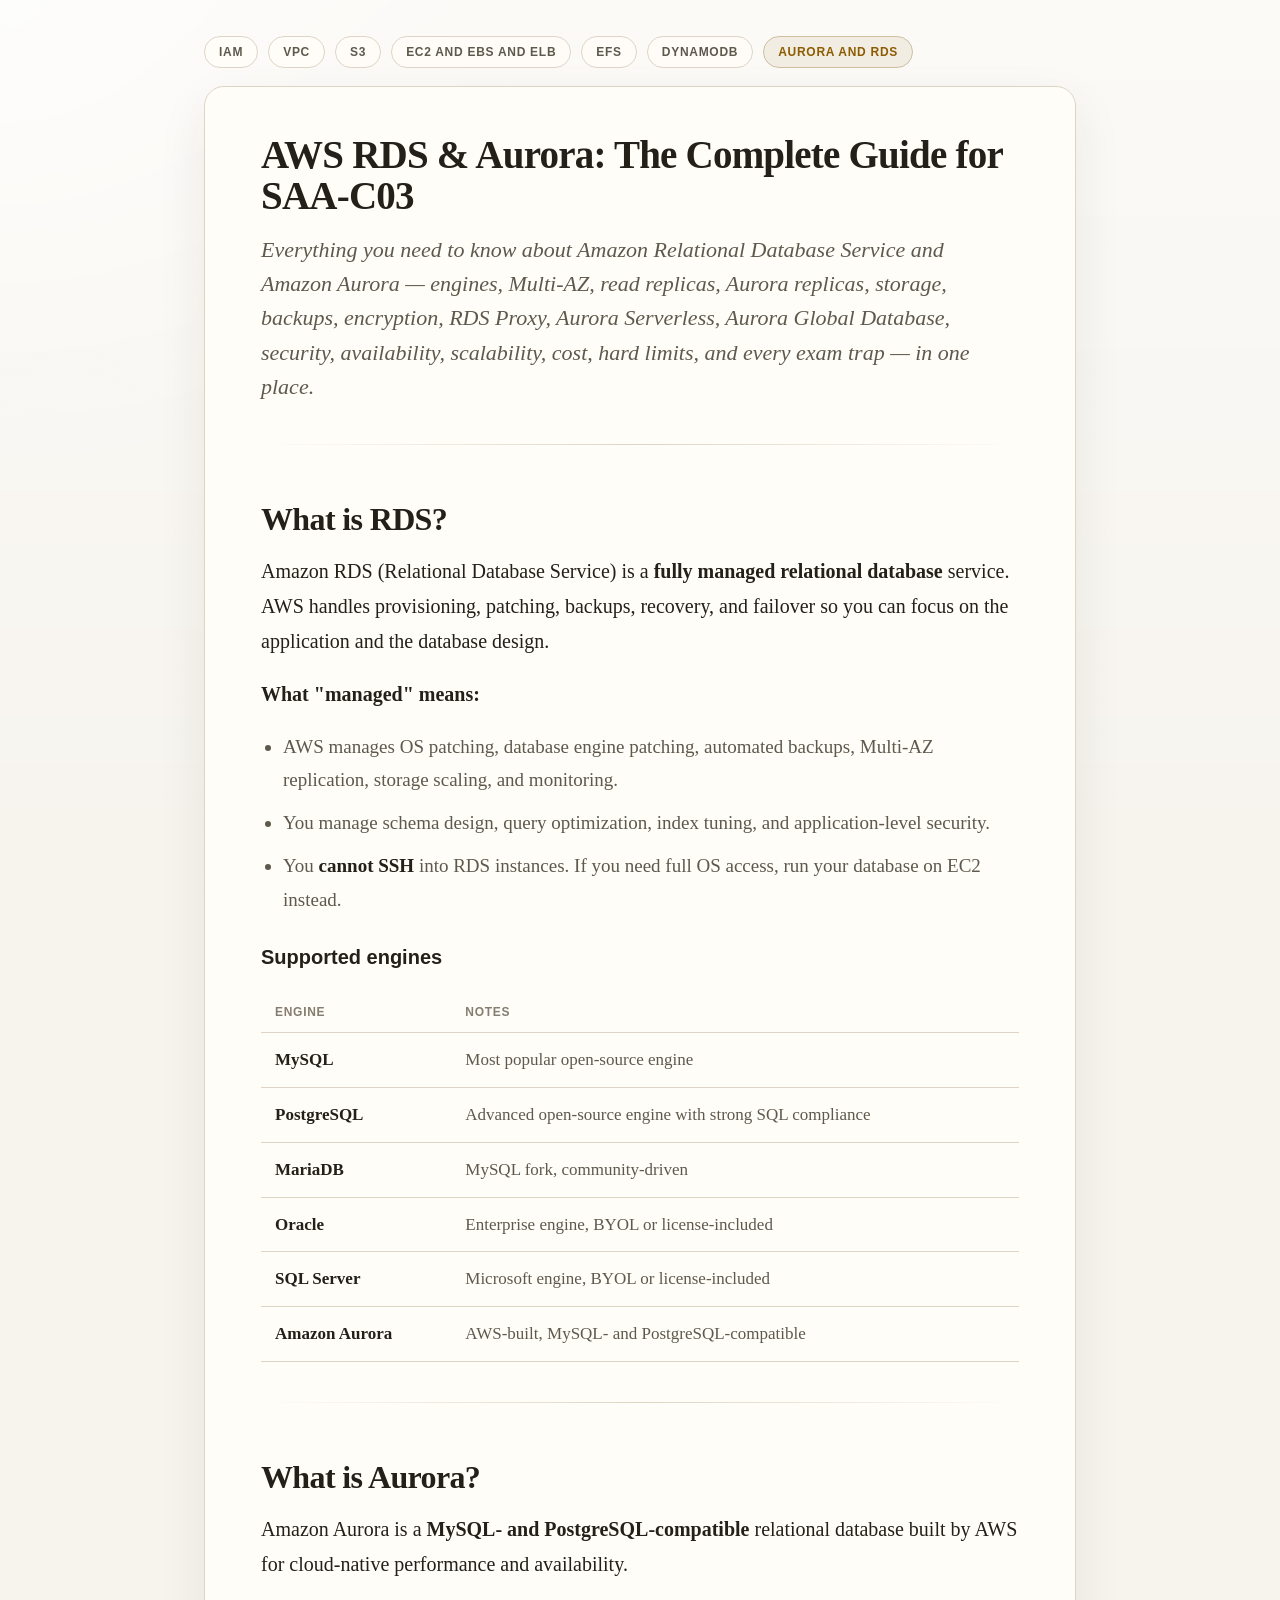
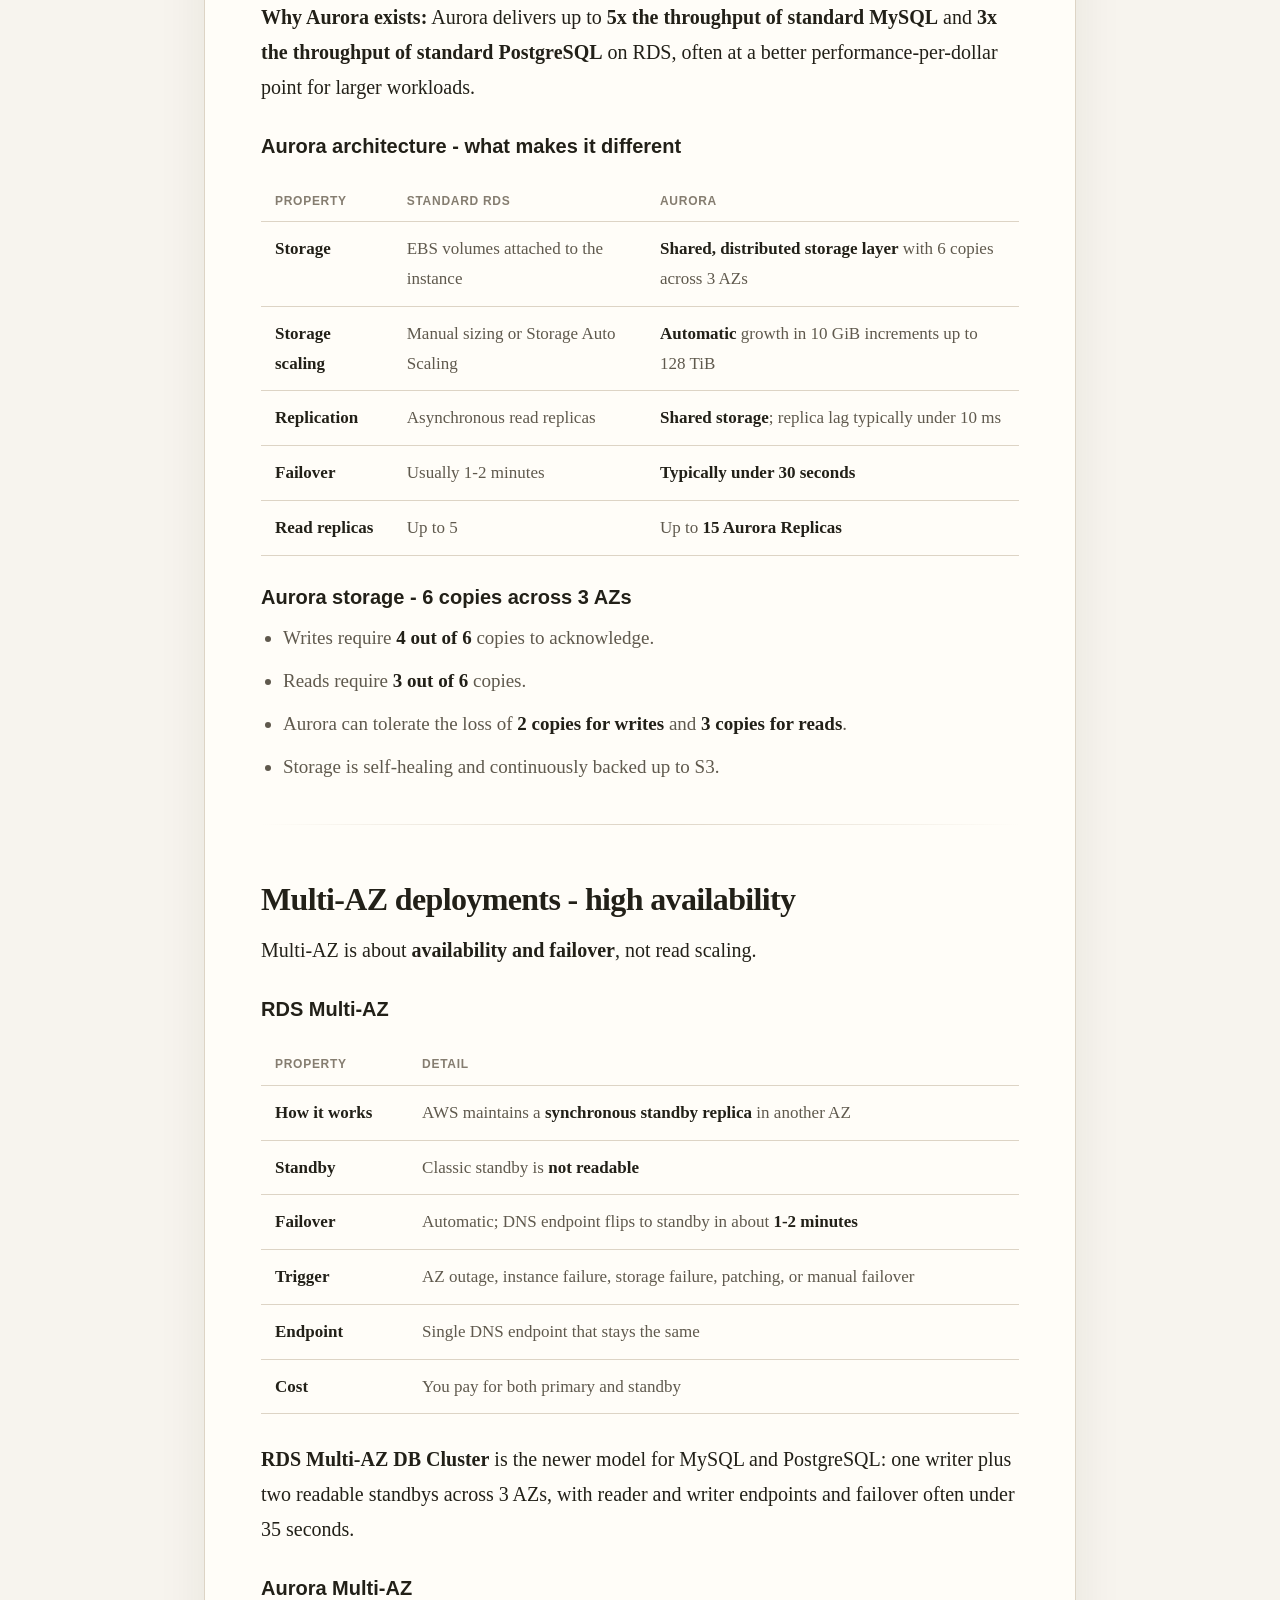
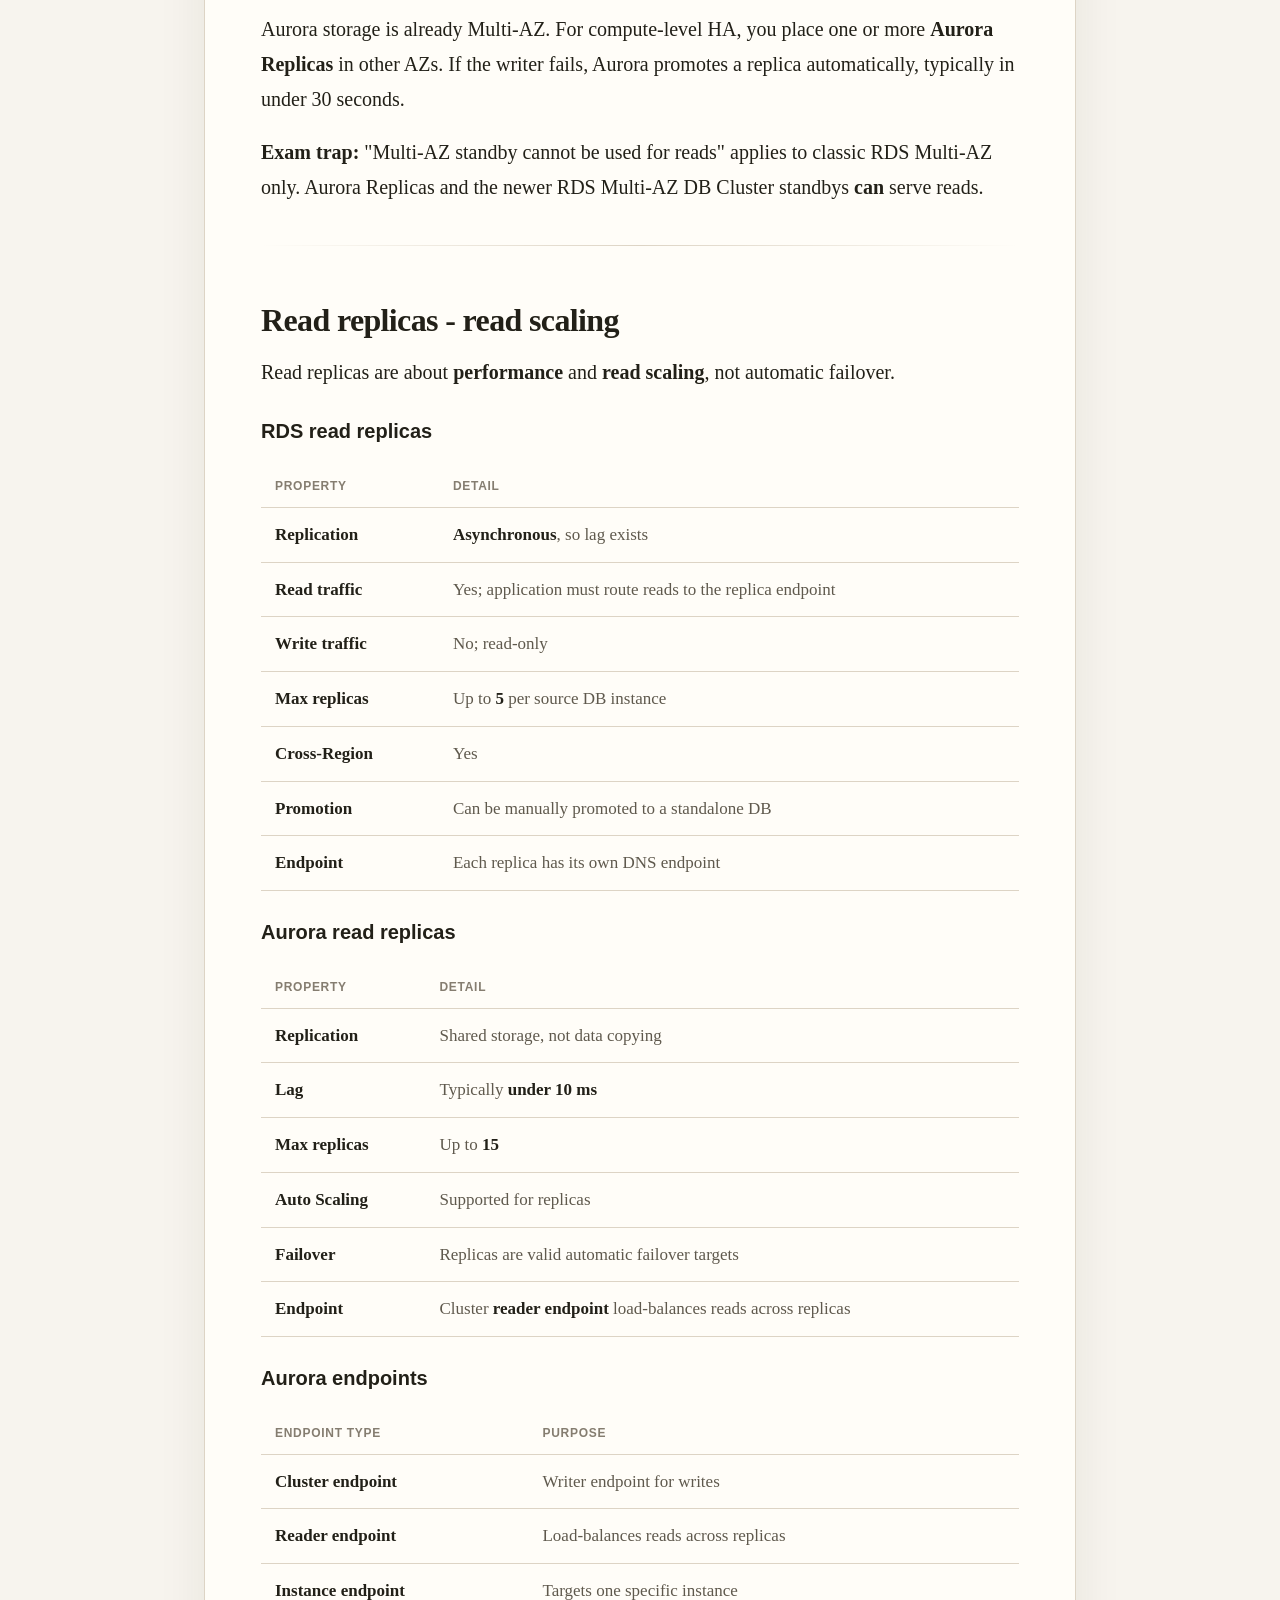
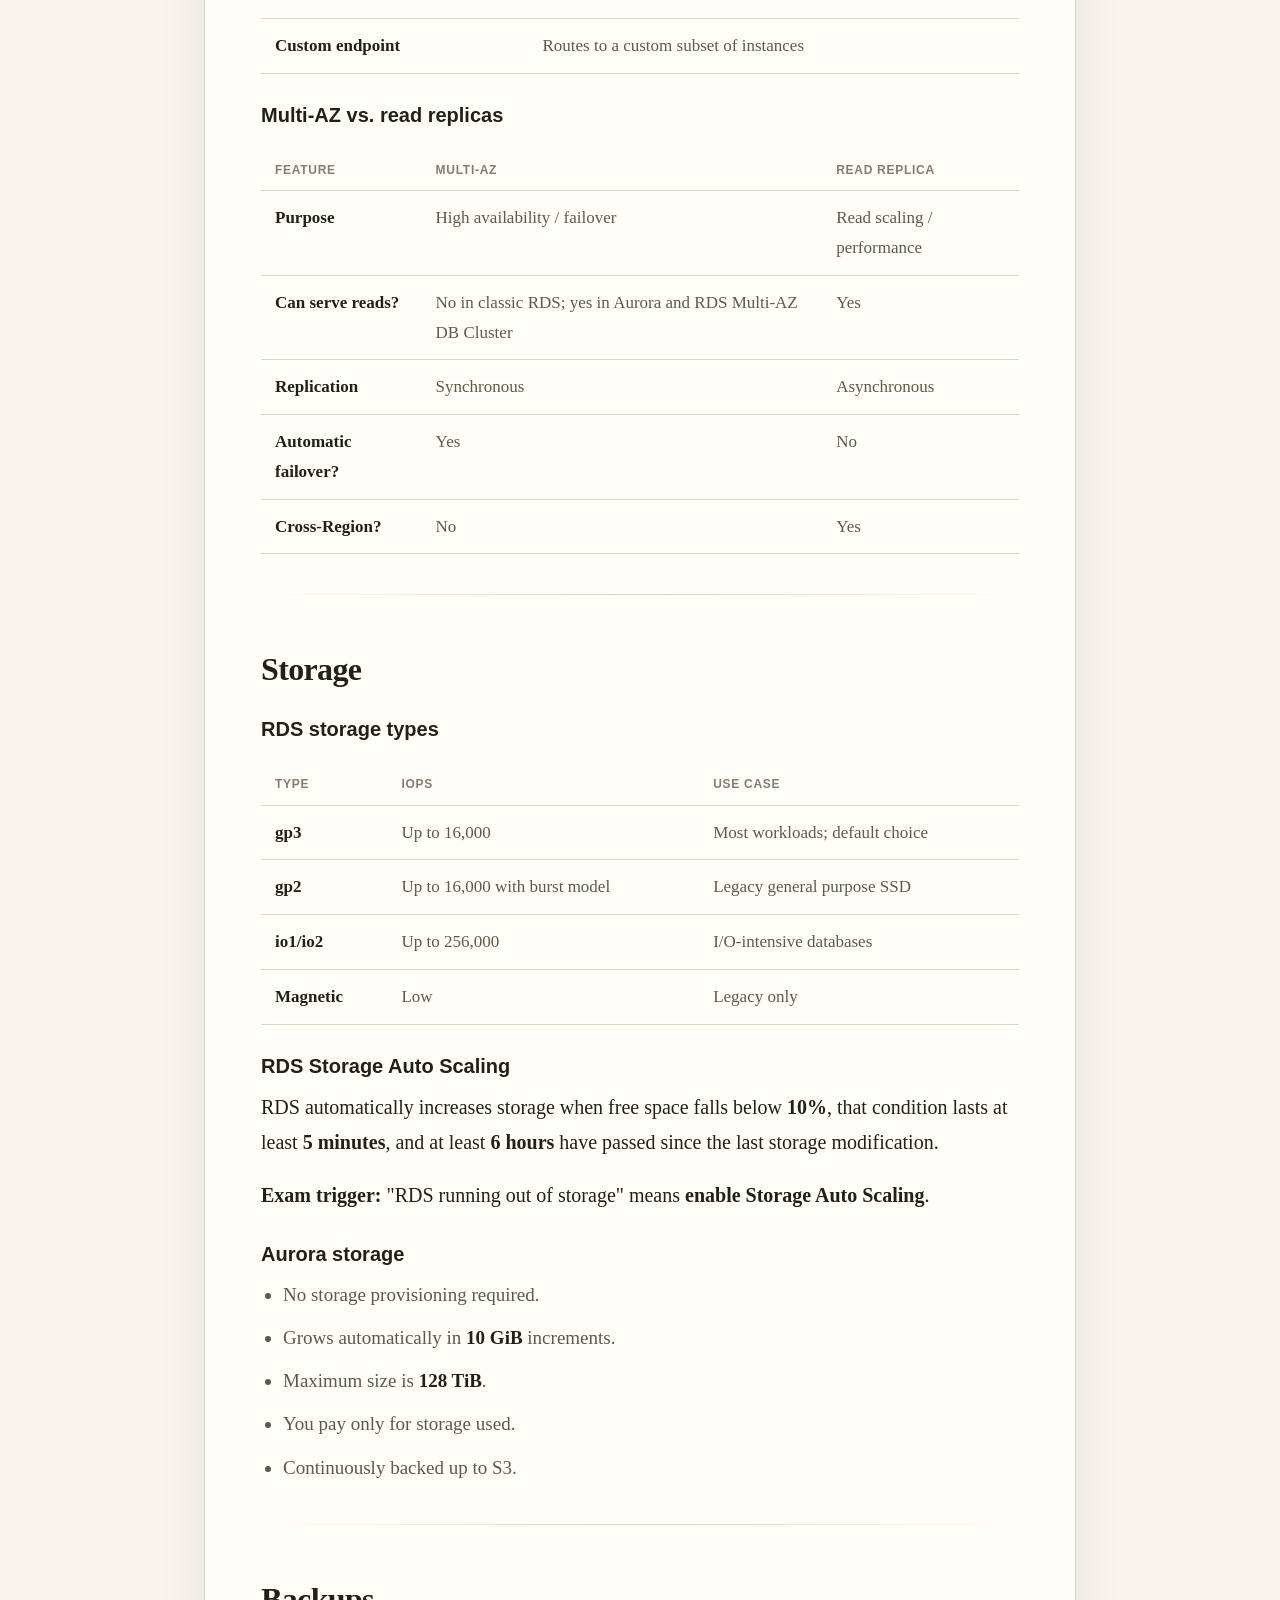
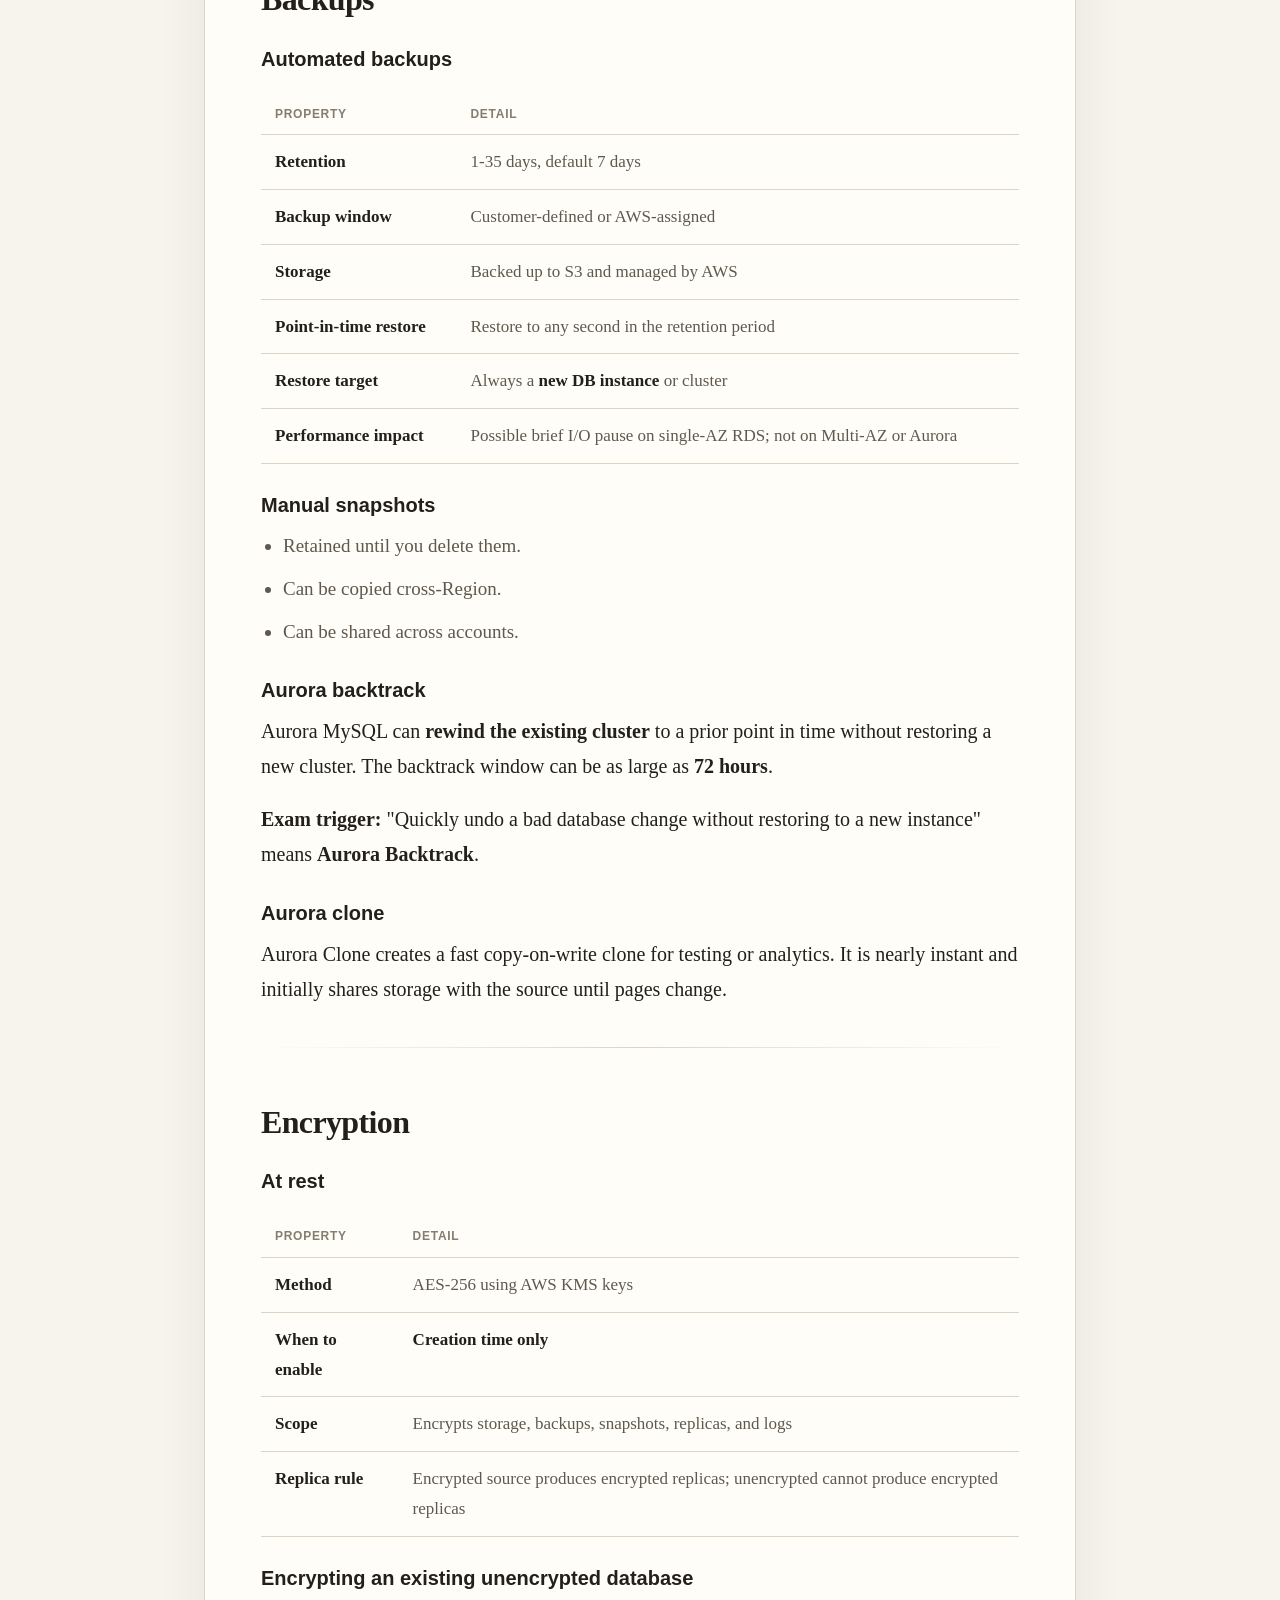
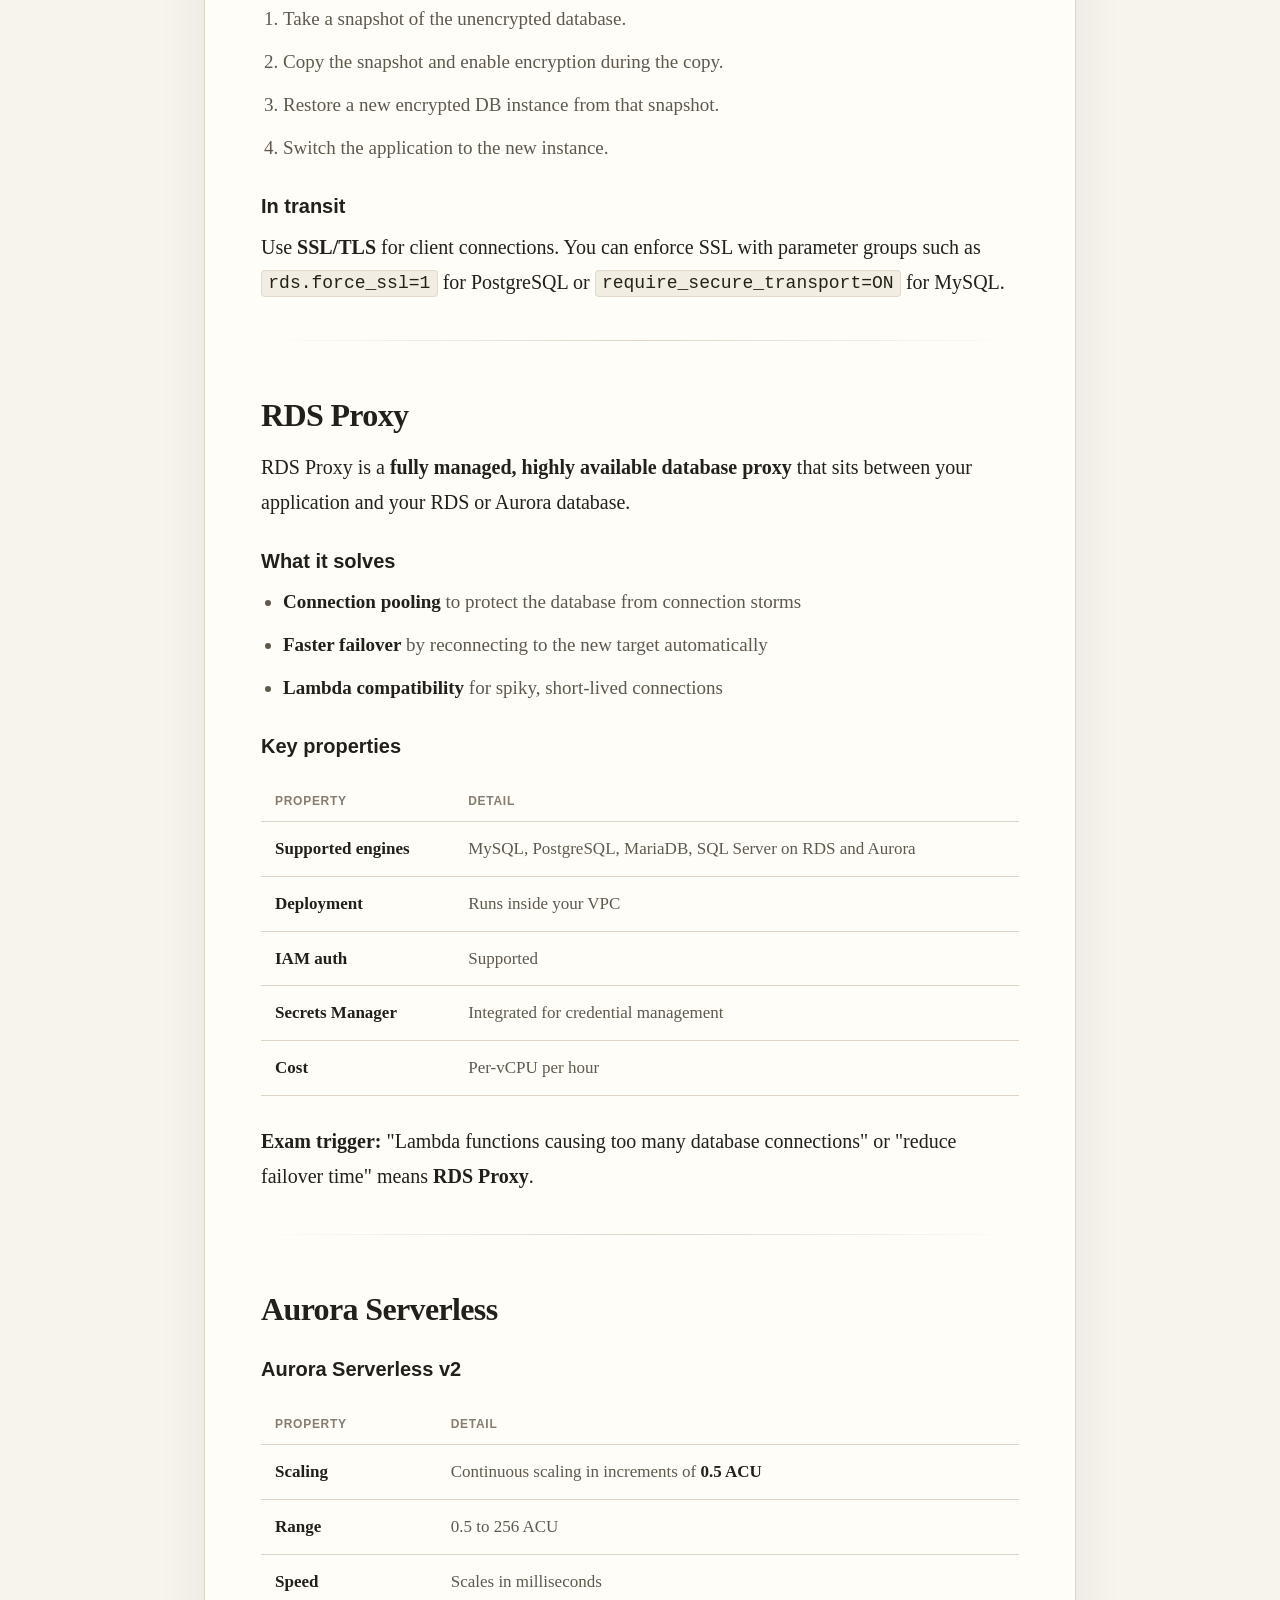
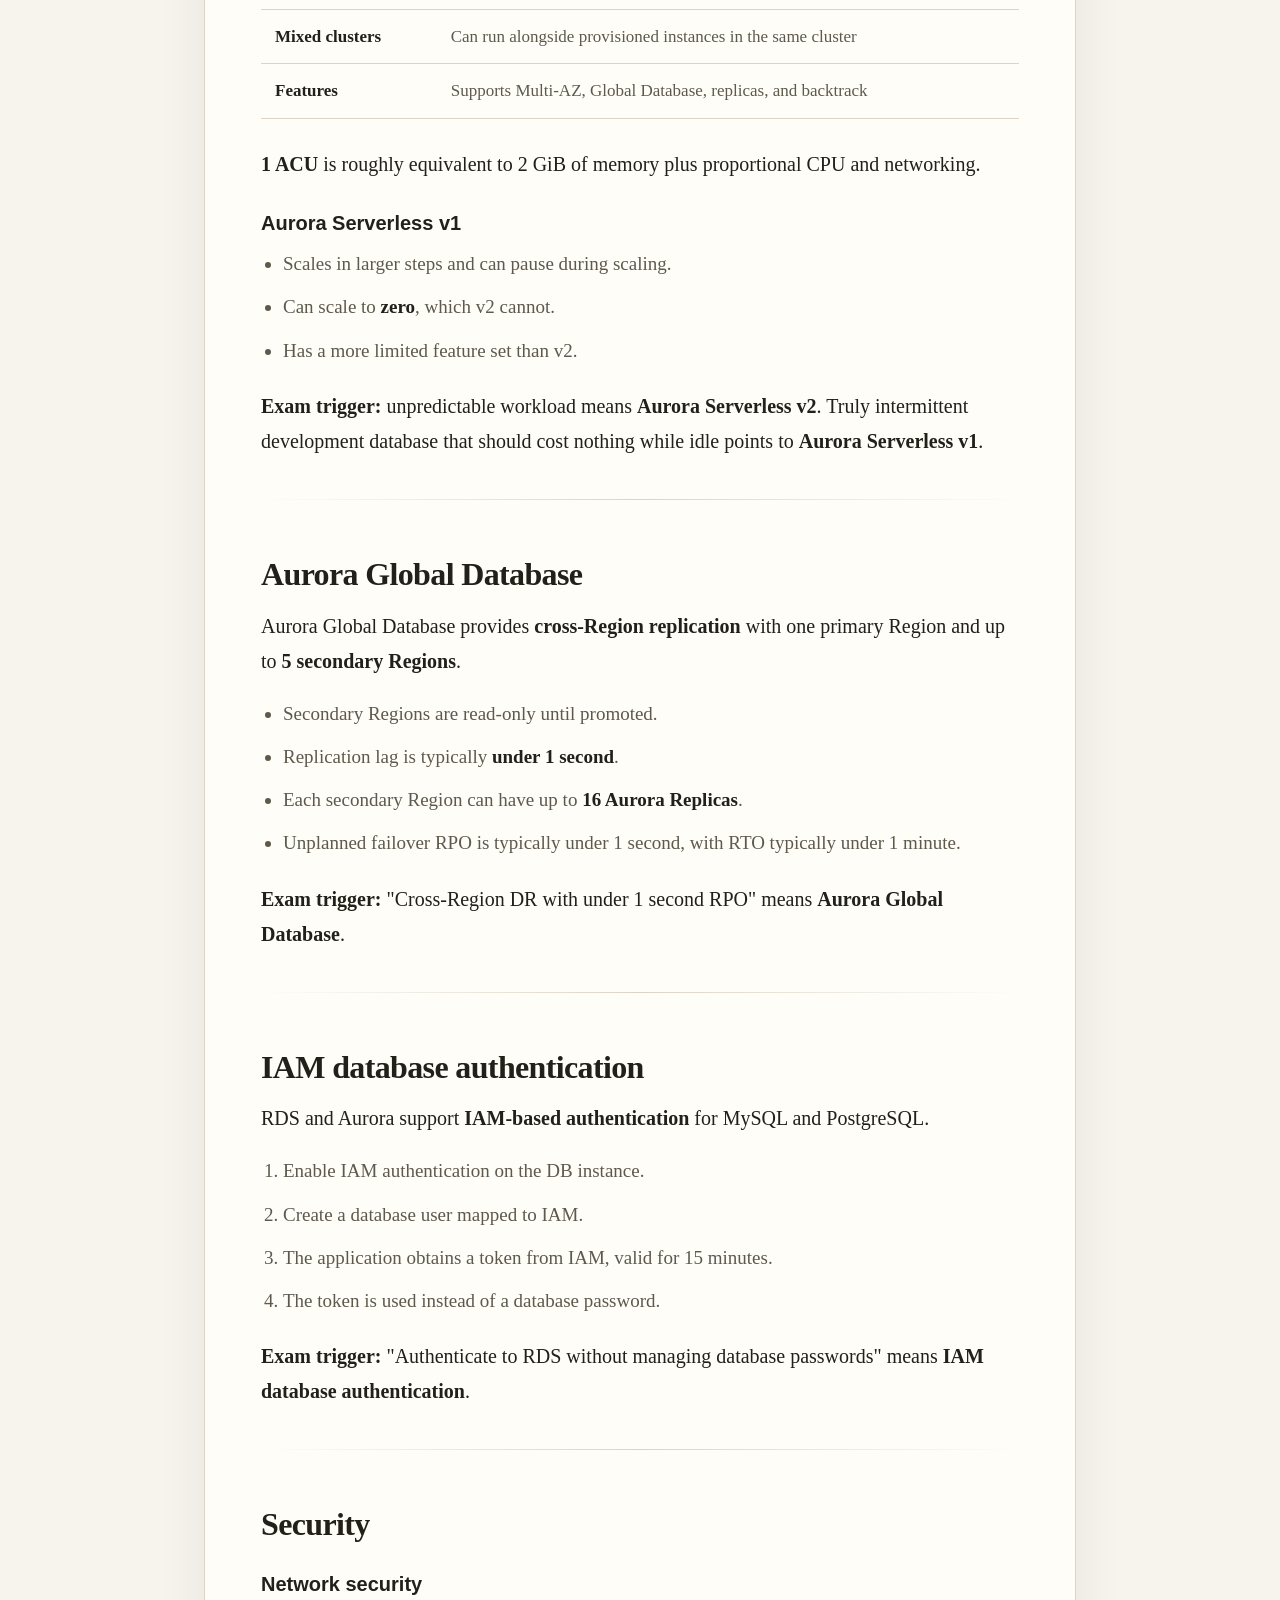
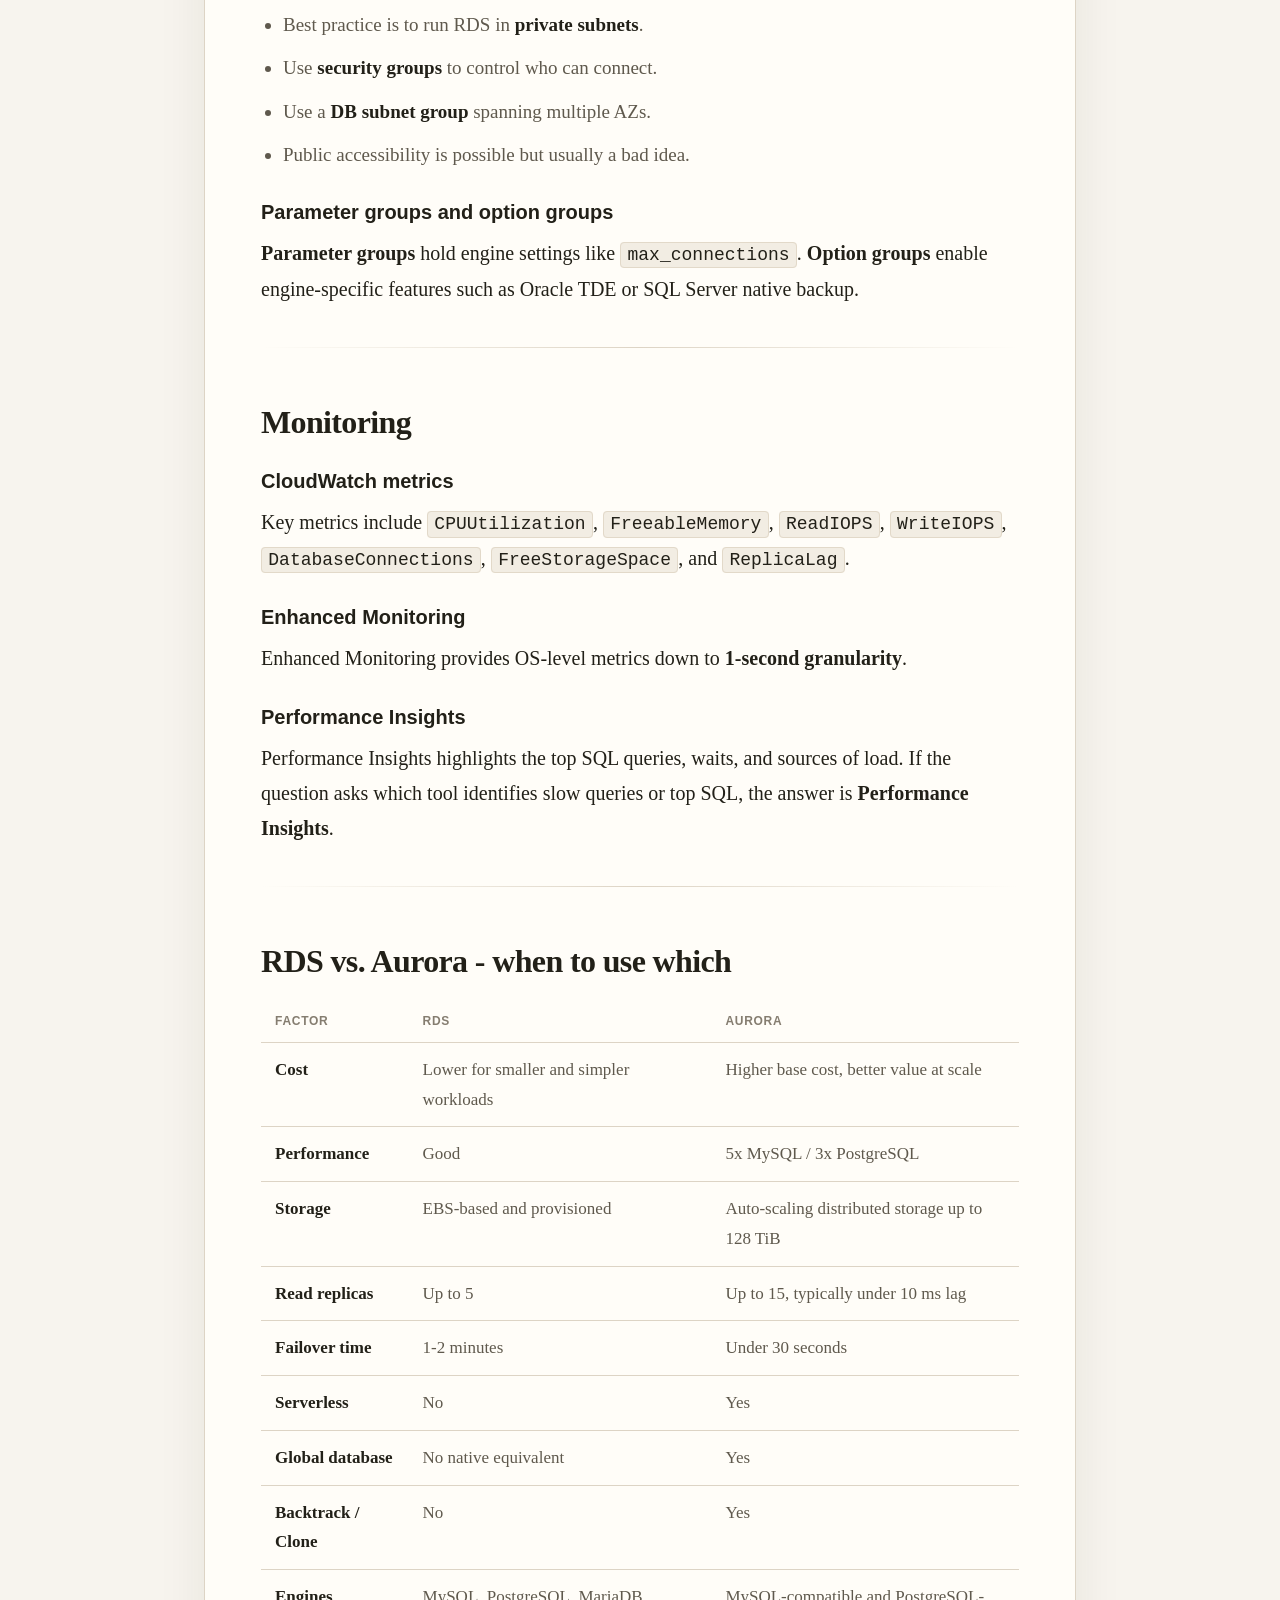
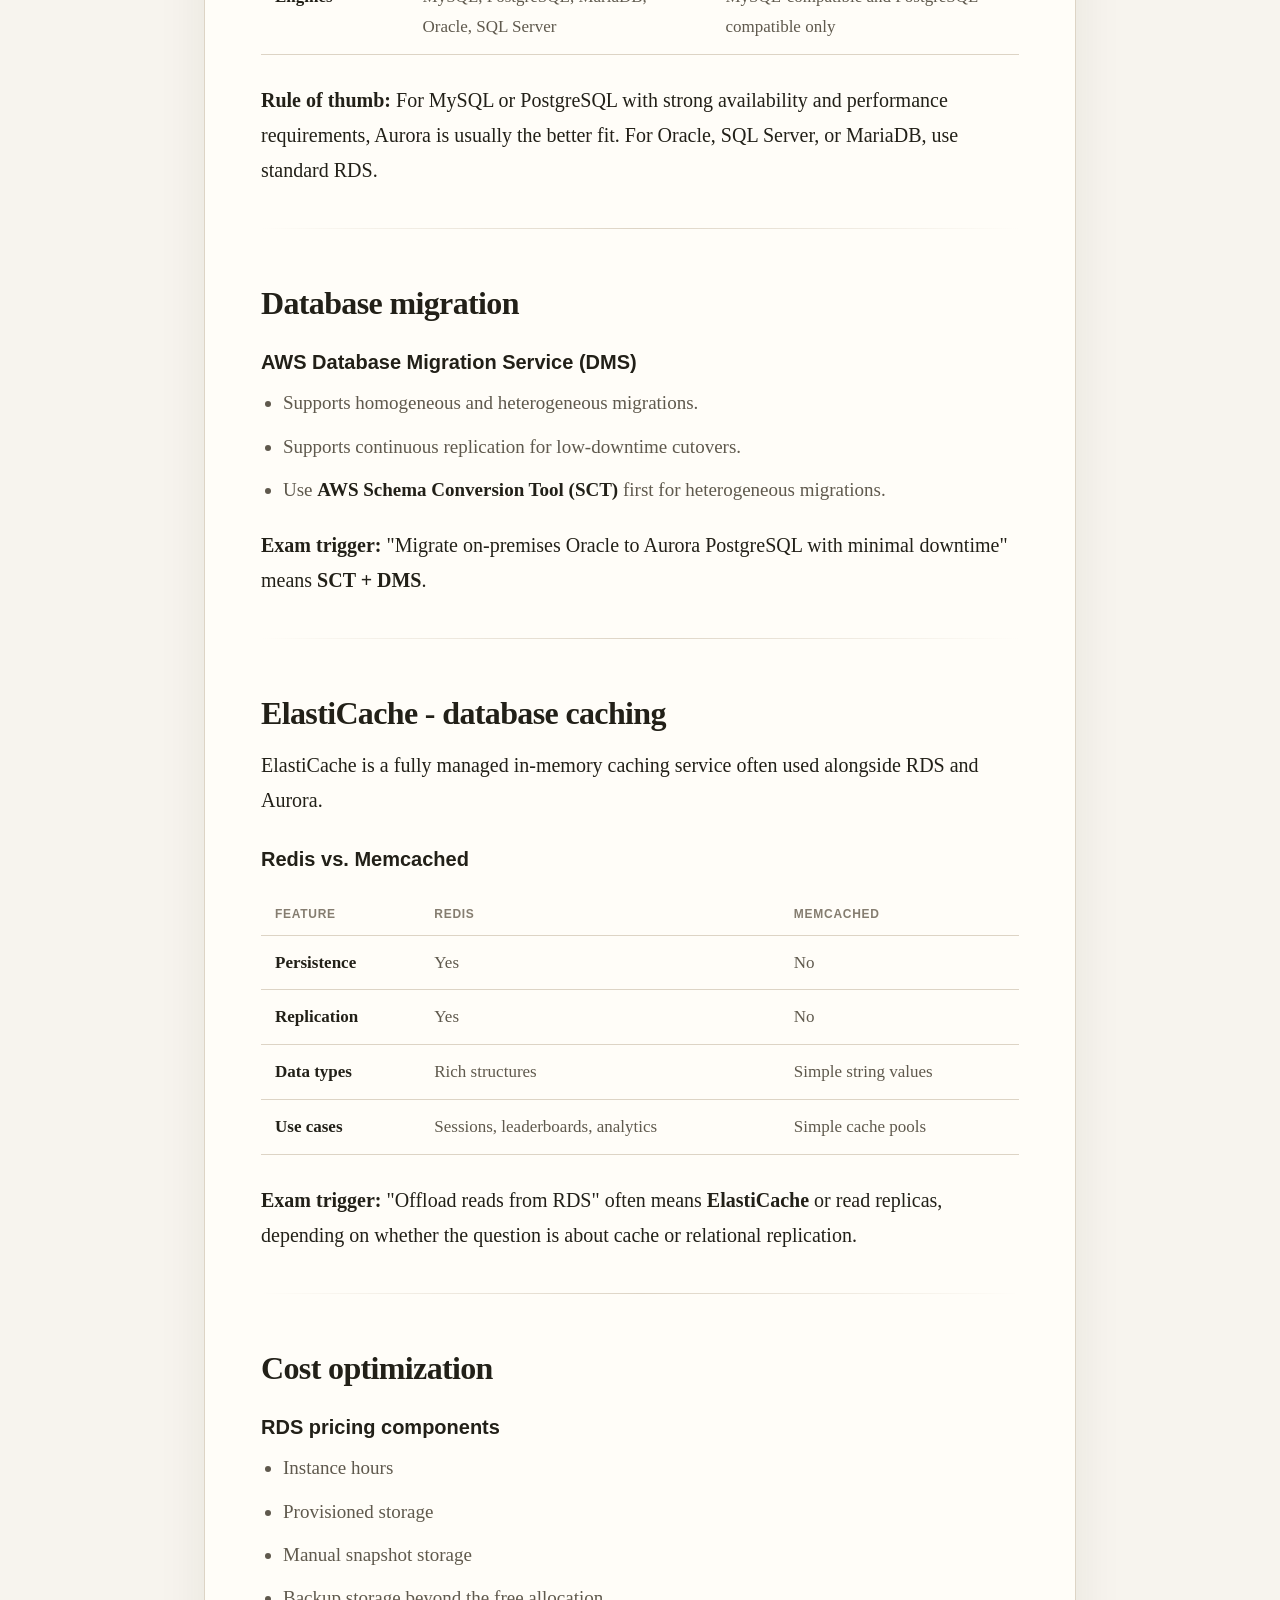
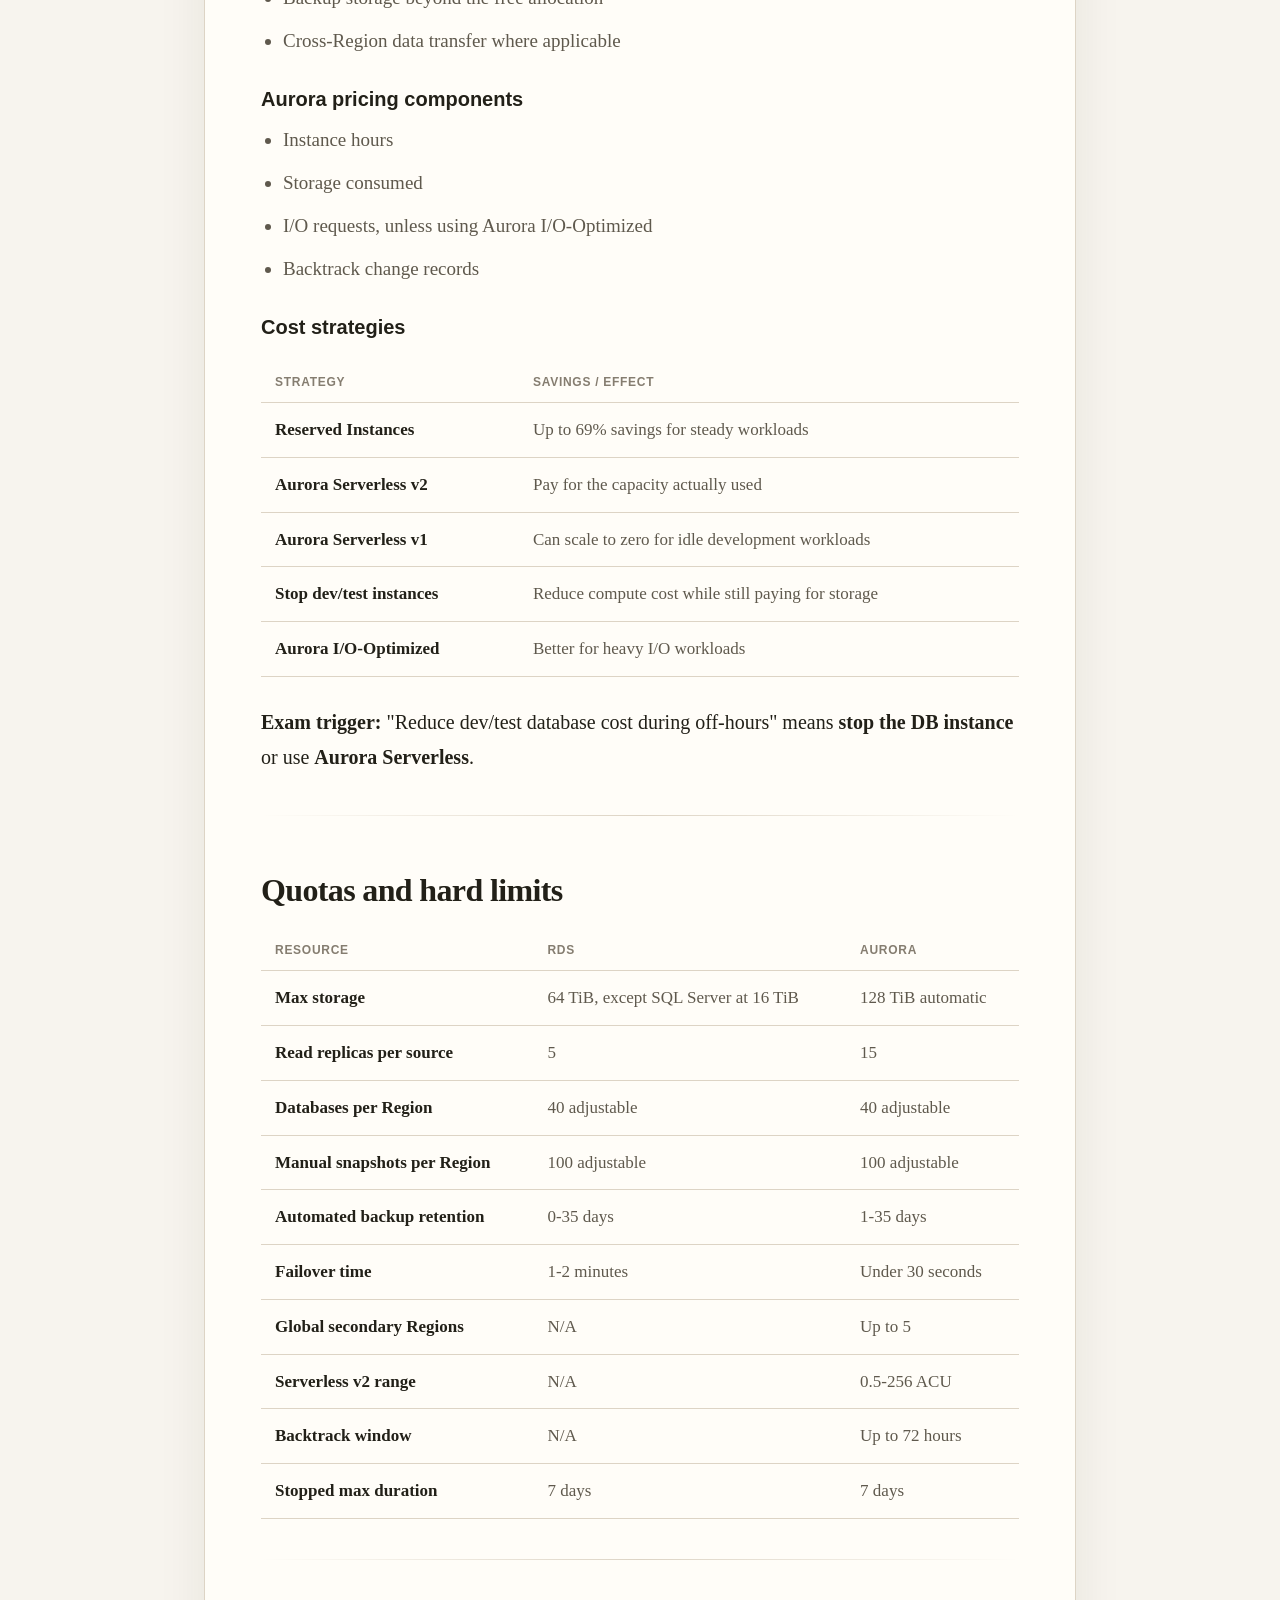
==== aurora-and-rds.html @ 0ea94b4b "Add Aurora and RDS article page" ====
<!DOCTYPE html>
<html lang="en">
<head>
<meta charset="UTF-8">
<meta name="viewport" content="width=device-width, initial-scale=1.0">
<title>AWS RDS &amp; Aurora: The Complete Guide for SAA-C03</title>
<style>
  *, *::before, *::after { box-sizing: border-box; }

  :root {
    --bg: #f7f4ee;
    --paper: #fffdf8;
    --border: #ddd4c5;
    --text: #222018;
    --text-dim: #5f594d;
    --text-faint: #857d70;
    --accent: #8d5c00;
    --accent-soft: rgba(141, 92, 0, 0.08);
    --shadow: 0 20px 50px rgba(44, 35, 19, 0.08);
  }

  html { scroll-behavior: smooth; }

  body {
    margin: 0;
    background: var(--bg);
    color: var(--text);
    font-family: Charter, "Iowan Old Style", "Palatino Linotype", "Book Antiqua", Georgia, serif;
    line-height: 1.75;
  }

  body::before {
    content: "";
    position: fixed;
    inset: 0;
    background:
      linear-gradient(180deg, rgba(255,255,255,0.55), rgba(255,255,255,0)),
      radial-gradient(circle at top left, rgba(255,255,255,0.5), transparent 30%);
    pointer-events: none;
    z-index: 0;
  }

  .page {
    position: relative;
    z-index: 1;
    max-width: 920px;
    margin: 0 auto;
    padding: 36px 24px 72px;
  }

  .topnav {
    display: flex;
    gap: 10px;
    margin-bottom: 18px;
    flex-wrap: wrap;
  }

  .navlink {
    display: inline-flex;
    align-items: center;
    border: 1px solid var(--border);
    border-radius: 999px;
    padding: 8px 14px;
    background: rgba(255, 253, 248, 0.82);
    color: var(--text-dim);
    text-decoration: none;
    font: 700 12px/1.2 "Helvetica Neue", Arial, sans-serif;
    letter-spacing: 0.06em;
    text-transform: uppercase;
    transition: background 140ms ease, color 140ms ease, border-color 140ms ease;
  }

  .navlink:hover {
    background: var(--accent-soft);
    border-color: #cfbea0;
    color: var(--text);
  }

  .navlink[aria-current="page"] {
    background: var(--accent-soft);
    border-color: #cfbea0;
    color: var(--accent);
  }

  .article {
    background: var(--paper);
    border: 1px solid var(--border);
    border-radius: 20px;
    box-shadow: var(--shadow);
    padding: 48px 56px;
  }

  header {
    margin-bottom: 32px;
  }

  h1 {
    font-size: clamp(27px, 3.5vw, 39px);
    line-height: 1.05;
    margin: 0 0 16px;
    letter-spacing: -0.02em;
  }

  .deck {
    font-size: 22px;
    line-height: 1.55;
    color: var(--text-dim);
    max-width: 720px;
    margin: 0;
  }

  h2 {
    font-size: 32px;
    line-height: 1.15;
    margin: 56px 0 16px;
    letter-spacing: -0.02em;
  }

  h3 {
    font: 700 20px/1.35 "Helvetica Neue", Arial, sans-serif;
    margin: 28px 0 10px;
    color: var(--text);
  }

  p {
    font-size: 20px;
    margin: 0 0 18px;
  }

  ul, ol {
    margin: 0 0 22px 22px;
    padding: 0;
  }

  li {
    font-size: 19px;
    margin-bottom: 10px;
    color: var(--text-dim);
  }

  strong { color: var(--text); }
  em { color: var(--text-dim); }

  code {
    font-family: "SFMono-Regular", Consolas, "Liberation Mono", Menlo, monospace;
    font-size: 0.9em;
    background: #f2ede3;
    border: 1px solid #e2d9c9;
    border-radius: 4px;
    padding: 0.12em 0.35em;
  }

  pre {
    margin: 18px 0 22px;
    padding: 18px 20px;
    overflow-x: auto;
    background: #f3ede3;
    border: 1px solid #e2d8c7;
    border-radius: 14px;
    color: #2f2a22;
    font: 14px/1.6 "SFMono-Regular", Consolas, "Liberation Mono", Menlo, monospace;
  }

  hr {
    border: 0;
    height: 1px;
    margin: 40px 0;
    background: linear-gradient(to right, transparent, var(--border), transparent);
  }

  table {
    width: 100%;
    border-collapse: collapse;
    margin: 22px 0 28px;
    font-size: 17px;
  }

  th, td {
    text-align: left;
    vertical-align: top;
    padding: 12px 14px;
    border-bottom: 1px solid var(--border);
  }

  th {
    font: 700 12px/1.3 "Helvetica Neue", Arial, sans-serif;
    letter-spacing: 0.06em;
    text-transform: uppercase;
    color: var(--text-faint);
  }

  td {
    color: var(--text-dim);
  }

  @media (max-width: 768px) {
    .page {
      padding-top: 24px;
    }

    .topnav {
      margin-bottom: 14px;
      gap: 8px;
    }

    .navlink {
      font-size: 11px;
      padding: 7px 12px;
    }

    .article {
      padding: 28px 18px;
      border-radius: 16px;
    }

    .deck {
      font-size: 18px;
    }

    p {
      font-size: 16px;
    }

    li {
      font-size: 15px;
    }

    h2 {
      font-size: 24px;
    }

    h3 {
      font-size: 18px;
    }

    table {
      display: block;
      overflow-x: auto;
      white-space: nowrap;
      font-size: 14px;
      -webkit-overflow-scrolling: touch;
    }

    th, td {
      padding: 10px 12px;
    }

    pre {
      font-size: 12px;
      padding: 14px 16px;
    }
  }
</style>
</head>
<body>
  <main class="page">
    <nav class="topnav" aria-label="Site sections">
      <a class="navlink" href="./index.html">IAM</a>
      <a class="navlink" href="./vpc.html">VPC</a>
      <a class="navlink" href="./s3.html">S3</a>
      <a class="navlink" href="./ec2-and-ebs.html">EC2 and EBS and ELB</a>
      <a class="navlink" href="./efs.html">EFS</a>
      <a class="navlink" href="./dynamodb.html">DynamoDB</a>
      <a class="navlink" href="./aurora-and-rds.html" aria-current="page">Aurora and RDS</a>
    </nav>
    <article class="article">
      <header>
        <h1>AWS RDS &amp; Aurora: The Complete Guide for SAA-C03</h1>
        <p class="deck"><em>Everything you need to know about Amazon Relational Database Service and Amazon Aurora &mdash; engines, Multi-AZ, read replicas, Aurora replicas, storage, backups, encryption, RDS Proxy, Aurora Serverless, Aurora Global Database, security, availability, scalability, cost, hard limits, and every exam trap &mdash; in one place.</em></p>
      </header>

      <hr>

      <section>
        <h2>What is RDS?</h2>
        <p>Amazon RDS (Relational Database Service) is a <strong>fully managed relational database</strong> service. AWS handles provisioning, patching, backups, recovery, and failover so you can focus on the application and the database design.</p>
        <p><strong>What "managed" means:</strong></p>
        <ul>
          <li>AWS manages OS patching, database engine patching, automated backups, Multi-AZ replication, storage scaling, and monitoring.</li>
          <li>You manage schema design, query optimization, index tuning, and application-level security.</li>
          <li>You <strong>cannot SSH</strong> into RDS instances. If you need full OS access, run your database on EC2 instead.</li>
        </ul>

        <h3>Supported engines</h3>
        <table>
          <thead>
            <tr><th>Engine</th><th>Notes</th></tr>
          </thead>
          <tbody>
            <tr><td><strong>MySQL</strong></td><td>Most popular open-source engine</td></tr>
            <tr><td><strong>PostgreSQL</strong></td><td>Advanced open-source engine with strong SQL compliance</td></tr>
            <tr><td><strong>MariaDB</strong></td><td>MySQL fork, community-driven</td></tr>
            <tr><td><strong>Oracle</strong></td><td>Enterprise engine, BYOL or license-included</td></tr>
            <tr><td><strong>SQL Server</strong></td><td>Microsoft engine, BYOL or license-included</td></tr>
            <tr><td><strong>Amazon Aurora</strong></td><td>AWS-built, MySQL- and PostgreSQL-compatible</td></tr>
          </tbody>
        </table>
      </section>

      <hr>

      <section>
        <h2>What is Aurora?</h2>
        <p>Amazon Aurora is a <strong>MySQL- and PostgreSQL-compatible</strong> relational database built by AWS for cloud-native performance and availability.</p>
        <p><strong>Why Aurora exists:</strong> Aurora delivers up to <strong>5x the throughput of standard MySQL</strong> and <strong>3x the throughput of standard PostgreSQL</strong> on RDS, often at a better performance-per-dollar point for larger workloads.</p>

        <h3>Aurora architecture - what makes it different</h3>
        <table>
          <thead>
            <tr><th>Property</th><th>Standard RDS</th><th>Aurora</th></tr>
          </thead>
          <tbody>
            <tr><td><strong>Storage</strong></td><td>EBS volumes attached to the instance</td><td><strong>Shared, distributed storage layer</strong> with 6 copies across 3 AZs</td></tr>
            <tr><td><strong>Storage scaling</strong></td><td>Manual sizing or Storage Auto Scaling</td><td><strong>Automatic</strong> growth in 10 GiB increments up to 128 TiB</td></tr>
            <tr><td><strong>Replication</strong></td><td>Asynchronous read replicas</td><td><strong>Shared storage</strong>; replica lag typically under 10 ms</td></tr>
            <tr><td><strong>Failover</strong></td><td>Usually 1-2 minutes</td><td><strong>Typically under 30 seconds</strong></td></tr>
            <tr><td><strong>Read replicas</strong></td><td>Up to 5</td><td>Up to <strong>15 Aurora Replicas</strong></td></tr>
          </tbody>
        </table>

        <h3>Aurora storage - 6 copies across 3 AZs</h3>
        <ul>
          <li>Writes require <strong>4 out of 6</strong> copies to acknowledge.</li>
          <li>Reads require <strong>3 out of 6</strong> copies.</li>
          <li>Aurora can tolerate the loss of <strong>2 copies for writes</strong> and <strong>3 copies for reads</strong>.</li>
          <li>Storage is self-healing and continuously backed up to S3.</li>
        </ul>
      </section>

      <hr>

      <section>
        <h2>Multi-AZ deployments - high availability</h2>
        <p>Multi-AZ is about <strong>availability and failover</strong>, not read scaling.</p>

        <h3>RDS Multi-AZ</h3>
        <table>
          <thead>
            <tr><th>Property</th><th>Detail</th></tr>
          </thead>
          <tbody>
            <tr><td><strong>How it works</strong></td><td>AWS maintains a <strong>synchronous standby replica</strong> in another AZ</td></tr>
            <tr><td><strong>Standby</strong></td><td>Classic standby is <strong>not readable</strong></td></tr>
            <tr><td><strong>Failover</strong></td><td>Automatic; DNS endpoint flips to standby in about <strong>1-2 minutes</strong></td></tr>
            <tr><td><strong>Trigger</strong></td><td>AZ outage, instance failure, storage failure, patching, or manual failover</td></tr>
            <tr><td><strong>Endpoint</strong></td><td>Single DNS endpoint that stays the same</td></tr>
            <tr><td><strong>Cost</strong></td><td>You pay for both primary and standby</td></tr>
          </tbody>
        </table>

        <p><strong>RDS Multi-AZ DB Cluster</strong> is the newer model for MySQL and PostgreSQL: one writer plus two readable standbys across 3 AZs, with reader and writer endpoints and failover often under 35 seconds.</p>

        <h3>Aurora Multi-AZ</h3>
        <p>Aurora storage is already Multi-AZ. For compute-level HA, you place one or more <strong>Aurora Replicas</strong> in other AZs. If the writer fails, Aurora promotes a replica automatically, typically in under 30 seconds.</p>
        <p><strong>Exam trap:</strong> "Multi-AZ standby cannot be used for reads" applies to classic RDS Multi-AZ only. Aurora Replicas and the newer RDS Multi-AZ DB Cluster standbys <strong>can</strong> serve reads.</p>
      </section>

      <hr>

      <section>
        <h2>Read replicas - read scaling</h2>
        <p>Read replicas are about <strong>performance</strong> and <strong>read scaling</strong>, not automatic failover.</p>

        <h3>RDS read replicas</h3>
        <table>
          <thead>
            <tr><th>Property</th><th>Detail</th></tr>
          </thead>
          <tbody>
            <tr><td><strong>Replication</strong></td><td><strong>Asynchronous</strong>, so lag exists</td></tr>
            <tr><td><strong>Read traffic</strong></td><td>Yes; application must route reads to the replica endpoint</td></tr>
            <tr><td><strong>Write traffic</strong></td><td>No; read-only</td></tr>
            <tr><td><strong>Max replicas</strong></td><td>Up to <strong>5</strong> per source DB instance</td></tr>
            <tr><td><strong>Cross-Region</strong></td><td>Yes</td></tr>
            <tr><td><strong>Promotion</strong></td><td>Can be manually promoted to a standalone DB</td></tr>
            <tr><td><strong>Endpoint</strong></td><td>Each replica has its own DNS endpoint</td></tr>
          </tbody>
        </table>

        <h3>Aurora read replicas</h3>
        <table>
          <thead>
            <tr><th>Property</th><th>Detail</th></tr>
          </thead>
          <tbody>
            <tr><td><strong>Replication</strong></td><td>Shared storage, not data copying</td></tr>
            <tr><td><strong>Lag</strong></td><td>Typically <strong>under 10 ms</strong></td></tr>
            <tr><td><strong>Max replicas</strong></td><td>Up to <strong>15</strong></td></tr>
            <tr><td><strong>Auto Scaling</strong></td><td>Supported for replicas</td></tr>
            <tr><td><strong>Failover</strong></td><td>Replicas are valid automatic failover targets</td></tr>
            <tr><td><strong>Endpoint</strong></td><td>Cluster <strong>reader endpoint</strong> load-balances reads across replicas</td></tr>
          </tbody>
        </table>

        <h3>Aurora endpoints</h3>
        <table>
          <thead>
            <tr><th>Endpoint type</th><th>Purpose</th></tr>
          </thead>
          <tbody>
            <tr><td><strong>Cluster endpoint</strong></td><td>Writer endpoint for writes</td></tr>
            <tr><td><strong>Reader endpoint</strong></td><td>Load-balances reads across replicas</td></tr>
            <tr><td><strong>Instance endpoint</strong></td><td>Targets one specific instance</td></tr>
            <tr><td><strong>Custom endpoint</strong></td><td>Routes to a custom subset of instances</td></tr>
          </tbody>
        </table>

        <h3>Multi-AZ vs. read replicas</h3>
        <table>
          <thead>
            <tr><th>Feature</th><th>Multi-AZ</th><th>Read replica</th></tr>
          </thead>
          <tbody>
            <tr><td><strong>Purpose</strong></td><td>High availability / failover</td><td>Read scaling / performance</td></tr>
            <tr><td><strong>Can serve reads?</strong></td><td>No in classic RDS; yes in Aurora and RDS Multi-AZ DB Cluster</td><td>Yes</td></tr>
            <tr><td><strong>Replication</strong></td><td>Synchronous</td><td>Asynchronous</td></tr>
            <tr><td><strong>Automatic failover?</strong></td><td>Yes</td><td>No</td></tr>
            <tr><td><strong>Cross-Region?</strong></td><td>No</td><td>Yes</td></tr>
          </tbody>
        </table>
      </section>

      <hr>

      <section>
        <h2>Storage</h2>
        <h3>RDS storage types</h3>
        <table>
          <thead>
            <tr><th>Type</th><th>IOPS</th><th>Use case</th></tr>
          </thead>
          <tbody>
            <tr><td><strong>gp3</strong></td><td>Up to 16,000</td><td>Most workloads; default choice</td></tr>
            <tr><td><strong>gp2</strong></td><td>Up to 16,000 with burst model</td><td>Legacy general purpose SSD</td></tr>
            <tr><td><strong>io1/io2</strong></td><td>Up to 256,000</td><td>I/O-intensive databases</td></tr>
            <tr><td><strong>Magnetic</strong></td><td>Low</td><td>Legacy only</td></tr>
          </tbody>
        </table>

        <h3>RDS Storage Auto Scaling</h3>
        <p>RDS automatically increases storage when free space falls below <strong>10%</strong>, that condition lasts at least <strong>5 minutes</strong>, and at least <strong>6 hours</strong> have passed since the last storage modification.</p>
        <p><strong>Exam trigger:</strong> "RDS running out of storage" means <strong>enable Storage Auto Scaling</strong>.</p>

        <h3>Aurora storage</h3>
        <ul>
          <li>No storage provisioning required.</li>
          <li>Grows automatically in <strong>10 GiB</strong> increments.</li>
          <li>Maximum size is <strong>128 TiB</strong>.</li>
          <li>You pay only for storage used.</li>
          <li>Continuously backed up to S3.</li>
        </ul>
      </section>

      <hr>

      <section>
        <h2>Backups</h2>
        <h3>Automated backups</h3>
        <table>
          <thead>
            <tr><th>Property</th><th>Detail</th></tr>
          </thead>
          <tbody>
            <tr><td><strong>Retention</strong></td><td>1-35 days, default 7 days</td></tr>
            <tr><td><strong>Backup window</strong></td><td>Customer-defined or AWS-assigned</td></tr>
            <tr><td><strong>Storage</strong></td><td>Backed up to S3 and managed by AWS</td></tr>
            <tr><td><strong>Point-in-time restore</strong></td><td>Restore to any second in the retention period</td></tr>
            <tr><td><strong>Restore target</strong></td><td>Always a <strong>new DB instance</strong> or cluster</td></tr>
            <tr><td><strong>Performance impact</strong></td><td>Possible brief I/O pause on single-AZ RDS; not on Multi-AZ or Aurora</td></tr>
          </tbody>
        </table>

        <h3>Manual snapshots</h3>
        <ul>
          <li>Retained until you delete them.</li>
          <li>Can be copied cross-Region.</li>
          <li>Can be shared across accounts.</li>
        </ul>

        <h3>Aurora backtrack</h3>
        <p>Aurora MySQL can <strong>rewind the existing cluster</strong> to a prior point in time without restoring a new cluster. The backtrack window can be as large as <strong>72 hours</strong>.</p>
        <p><strong>Exam trigger:</strong> "Quickly undo a bad database change without restoring to a new instance" means <strong>Aurora Backtrack</strong>.</p>

        <h3>Aurora clone</h3>
        <p>Aurora Clone creates a fast copy-on-write clone for testing or analytics. It is nearly instant and initially shares storage with the source until pages change.</p>
      </section>

      <hr>

      <section>
        <h2>Encryption</h2>
        <h3>At rest</h3>
        <table>
          <thead>
            <tr><th>Property</th><th>Detail</th></tr>
          </thead>
          <tbody>
            <tr><td><strong>Method</strong></td><td>AES-256 using AWS KMS keys</td></tr>
            <tr><td><strong>When to enable</strong></td><td><strong>Creation time only</strong></td></tr>
            <tr><td><strong>Scope</strong></td><td>Encrypts storage, backups, snapshots, replicas, and logs</td></tr>
            <tr><td><strong>Replica rule</strong></td><td>Encrypted source produces encrypted replicas; unencrypted cannot produce encrypted replicas</td></tr>
          </tbody>
        </table>

        <h3>Encrypting an existing unencrypted database</h3>
        <ol>
          <li>Take a snapshot of the unencrypted database.</li>
          <li>Copy the snapshot and enable encryption during the copy.</li>
          <li>Restore a new encrypted DB instance from that snapshot.</li>
          <li>Switch the application to the new instance.</li>
        </ol>

        <h3>In transit</h3>
        <p>Use <strong>SSL/TLS</strong> for client connections. You can enforce SSL with parameter groups such as <code>rds.force_ssl=1</code> for PostgreSQL or <code>require_secure_transport=ON</code> for MySQL.</p>
      </section>

      <hr>

      <section>
        <h2>RDS Proxy</h2>
        <p>RDS Proxy is a <strong>fully managed, highly available database proxy</strong> that sits between your application and your RDS or Aurora database.</p>
        <h3>What it solves</h3>
        <ul>
          <li><strong>Connection pooling</strong> to protect the database from connection storms</li>
          <li><strong>Faster failover</strong> by reconnecting to the new target automatically</li>
          <li><strong>Lambda compatibility</strong> for spiky, short-lived connections</li>
        </ul>

        <h3>Key properties</h3>
        <table>
          <thead>
            <tr><th>Property</th><th>Detail</th></tr>
          </thead>
          <tbody>
            <tr><td><strong>Supported engines</strong></td><td>MySQL, PostgreSQL, MariaDB, SQL Server on RDS and Aurora</td></tr>
            <tr><td><strong>Deployment</strong></td><td>Runs inside your VPC</td></tr>
            <tr><td><strong>IAM auth</strong></td><td>Supported</td></tr>
            <tr><td><strong>Secrets Manager</strong></td><td>Integrated for credential management</td></tr>
            <tr><td><strong>Cost</strong></td><td>Per-vCPU per hour</td></tr>
          </tbody>
        </table>

        <p><strong>Exam trigger:</strong> "Lambda functions causing too many database connections" or "reduce failover time" means <strong>RDS Proxy</strong>.</p>
      </section>

      <hr>

      <section>
        <h2>Aurora Serverless</h2>
        <h3>Aurora Serverless v2</h3>
        <table>
          <thead>
            <tr><th>Property</th><th>Detail</th></tr>
          </thead>
          <tbody>
            <tr><td><strong>Scaling</strong></td><td>Continuous scaling in increments of <strong>0.5 ACU</strong></td></tr>
            <tr><td><strong>Range</strong></td><td>0.5 to 256 ACU</td></tr>
            <tr><td><strong>Speed</strong></td><td>Scales in milliseconds</td></tr>
            <tr><td><strong>Mixed clusters</strong></td><td>Can run alongside provisioned instances in the same cluster</td></tr>
            <tr><td><strong>Features</strong></td><td>Supports Multi-AZ, Global Database, replicas, and backtrack</td></tr>
          </tbody>
        </table>
        <p><strong>1 ACU</strong> is roughly equivalent to 2 GiB of memory plus proportional CPU and networking.</p>

        <h3>Aurora Serverless v1</h3>
        <ul>
          <li>Scales in larger steps and can pause during scaling.</li>
          <li>Can scale to <strong>zero</strong>, which v2 cannot.</li>
          <li>Has a more limited feature set than v2.</li>
        </ul>

        <p><strong>Exam trigger:</strong> unpredictable workload means <strong>Aurora Serverless v2</strong>. Truly intermittent development database that should cost nothing while idle points to <strong>Aurora Serverless v1</strong>.</p>
      </section>

      <hr>

      <section>
        <h2>Aurora Global Database</h2>
        <p>Aurora Global Database provides <strong>cross-Region replication</strong> with one primary Region and up to <strong>5 secondary Regions</strong>.</p>
        <ul>
          <li>Secondary Regions are read-only until promoted.</li>
          <li>Replication lag is typically <strong>under 1 second</strong>.</li>
          <li>Each secondary Region can have up to <strong>16 Aurora Replicas</strong>.</li>
          <li>Unplanned failover RPO is typically under 1 second, with RTO typically under 1 minute.</li>
        </ul>
        <p><strong>Exam trigger:</strong> "Cross-Region DR with under 1 second RPO" means <strong>Aurora Global Database</strong>.</p>
      </section>

      <hr>

      <section>
        <h2>IAM database authentication</h2>
        <p>RDS and Aurora support <strong>IAM-based authentication</strong> for MySQL and PostgreSQL.</p>
        <ol>
          <li>Enable IAM authentication on the DB instance.</li>
          <li>Create a database user mapped to IAM.</li>
          <li>The application obtains a token from IAM, valid for 15 minutes.</li>
          <li>The token is used instead of a database password.</li>
        </ol>
        <p><strong>Exam trigger:</strong> "Authenticate to RDS without managing database passwords" means <strong>IAM database authentication</strong>.</p>
      </section>

      <hr>

      <section>
        <h2>Security</h2>
        <h3>Network security</h3>
        <ul>
          <li>Best practice is to run RDS in <strong>private subnets</strong>.</li>
          <li>Use <strong>security groups</strong> to control who can connect.</li>
          <li>Use a <strong>DB subnet group</strong> spanning multiple AZs.</li>
          <li>Public accessibility is possible but usually a bad idea.</li>
        </ul>

        <h3>Parameter groups and option groups</h3>
        <p><strong>Parameter groups</strong> hold engine settings like <code>max_connections</code>. <strong>Option groups</strong> enable engine-specific features such as Oracle TDE or SQL Server native backup.</p>
      </section>

      <hr>

      <section>
        <h2>Monitoring</h2>
        <h3>CloudWatch metrics</h3>
        <p>Key metrics include <code>CPUUtilization</code>, <code>FreeableMemory</code>, <code>ReadIOPS</code>, <code>WriteIOPS</code>, <code>DatabaseConnections</code>, <code>FreeStorageSpace</code>, and <code>ReplicaLag</code>.</p>

        <h3>Enhanced Monitoring</h3>
        <p>Enhanced Monitoring provides OS-level metrics down to <strong>1-second granularity</strong>.</p>

        <h3>Performance Insights</h3>
        <p>Performance Insights highlights the top SQL queries, waits, and sources of load. If the question asks which tool identifies slow queries or top SQL, the answer is <strong>Performance Insights</strong>.</p>
      </section>

      <hr>

      <section>
        <h2>RDS vs. Aurora - when to use which</h2>
        <table>
          <thead>
            <tr><th>Factor</th><th>RDS</th><th>Aurora</th></tr>
          </thead>
          <tbody>
            <tr><td><strong>Cost</strong></td><td>Lower for smaller and simpler workloads</td><td>Higher base cost, better value at scale</td></tr>
            <tr><td><strong>Performance</strong></td><td>Good</td><td>5x MySQL / 3x PostgreSQL</td></tr>
            <tr><td><strong>Storage</strong></td><td>EBS-based and provisioned</td><td>Auto-scaling distributed storage up to 128 TiB</td></tr>
            <tr><td><strong>Read replicas</strong></td><td>Up to 5</td><td>Up to 15, typically under 10 ms lag</td></tr>
            <tr><td><strong>Failover time</strong></td><td>1-2 minutes</td><td>Under 30 seconds</td></tr>
            <tr><td><strong>Serverless</strong></td><td>No</td><td>Yes</td></tr>
            <tr><td><strong>Global database</strong></td><td>No native equivalent</td><td>Yes</td></tr>
            <tr><td><strong>Backtrack / Clone</strong></td><td>No</td><td>Yes</td></tr>
            <tr><td><strong>Engines</strong></td><td>MySQL, PostgreSQL, MariaDB, Oracle, SQL Server</td><td>MySQL-compatible and PostgreSQL-compatible only</td></tr>
          </tbody>
        </table>
        <p><strong>Rule of thumb:</strong> For MySQL or PostgreSQL with strong availability and performance requirements, Aurora is usually the better fit. For Oracle, SQL Server, or MariaDB, use standard RDS.</p>
      </section>

      <hr>

      <section>
        <h2>Database migration</h2>
        <h3>AWS Database Migration Service (DMS)</h3>
        <ul>
          <li>Supports homogeneous and heterogeneous migrations.</li>
          <li>Supports continuous replication for low-downtime cutovers.</li>
          <li>Use <strong>AWS Schema Conversion Tool (SCT)</strong> first for heterogeneous migrations.</li>
        </ul>
        <p><strong>Exam trigger:</strong> "Migrate on-premises Oracle to Aurora PostgreSQL with minimal downtime" means <strong>SCT + DMS</strong>.</p>
      </section>

      <hr>

      <section>
        <h2>ElastiCache - database caching</h2>
        <p>ElastiCache is a fully managed in-memory caching service often used alongside RDS and Aurora.</p>
        <h3>Redis vs. Memcached</h3>
        <table>
          <thead>
            <tr><th>Feature</th><th>Redis</th><th>Memcached</th></tr>
          </thead>
          <tbody>
            <tr><td><strong>Persistence</strong></td><td>Yes</td><td>No</td></tr>
            <tr><td><strong>Replication</strong></td><td>Yes</td><td>No</td></tr>
            <tr><td><strong>Data types</strong></td><td>Rich structures</td><td>Simple string values</td></tr>
            <tr><td><strong>Use cases</strong></td><td>Sessions, leaderboards, analytics</td><td>Simple cache pools</td></tr>
          </tbody>
        </table>
        <p><strong>Exam trigger:</strong> "Offload reads from RDS" often means <strong>ElastiCache</strong> or read replicas, depending on whether the question is about cache or relational replication.</p>
      </section>

      <hr>

      <section>
        <h2>Cost optimization</h2>
        <h3>RDS pricing components</h3>
        <ul>
          <li>Instance hours</li>
          <li>Provisioned storage</li>
          <li>Manual snapshot storage</li>
          <li>Backup storage beyond the free allocation</li>
          <li>Cross-Region data transfer where applicable</li>
        </ul>

        <h3>Aurora pricing components</h3>
        <ul>
          <li>Instance hours</li>
          <li>Storage consumed</li>
          <li>I/O requests, unless using Aurora I/O-Optimized</li>
          <li>Backtrack change records</li>
        </ul>

        <h3>Cost strategies</h3>
        <table>
          <thead>
            <tr><th>Strategy</th><th>Savings / effect</th></tr>
          </thead>
          <tbody>
            <tr><td><strong>Reserved Instances</strong></td><td>Up to 69% savings for steady workloads</td></tr>
            <tr><td><strong>Aurora Serverless v2</strong></td><td>Pay for the capacity actually used</td></tr>
            <tr><td><strong>Aurora Serverless v1</strong></td><td>Can scale to zero for idle development workloads</td></tr>
            <tr><td><strong>Stop dev/test instances</strong></td><td>Reduce compute cost while still paying for storage</td></tr>
            <tr><td><strong>Aurora I/O-Optimized</strong></td><td>Better for heavy I/O workloads</td></tr>
          </tbody>
        </table>
        <p><strong>Exam trigger:</strong> "Reduce dev/test database cost during off-hours" means <strong>stop the DB instance</strong> or use <strong>Aurora Serverless</strong>.</p>
      </section>

      <hr>

      <section>
        <h2>Quotas and hard limits</h2>
        <table>
          <thead>
            <tr><th>Resource</th><th>RDS</th><th>Aurora</th></tr>
          </thead>
          <tbody>
            <tr><td><strong>Max storage</strong></td><td>64 TiB, except SQL Server at 16 TiB</td><td>128 TiB automatic</td></tr>
            <tr><td><strong>Read replicas per source</strong></td><td>5</td><td>15</td></tr>
            <tr><td><strong>Databases per Region</strong></td><td>40 adjustable</td><td>40 adjustable</td></tr>
            <tr><td><strong>Manual snapshots per Region</strong></td><td>100 adjustable</td><td>100 adjustable</td></tr>
            <tr><td><strong>Automated backup retention</strong></td><td>0-35 days</td><td>1-35 days</td></tr>
            <tr><td><strong>Failover time</strong></td><td>1-2 minutes</td><td>Under 30 seconds</td></tr>
            <tr><td><strong>Global secondary Regions</strong></td><td>N/A</td><td>Up to 5</td></tr>
            <tr><td><strong>Serverless v2 range</strong></td><td>N/A</td><td>0.5-256 ACU</td></tr>
            <tr><td><strong>Backtrack window</strong></td><td>N/A</td><td>Up to 72 hours</td></tr>
            <tr><td><strong>Stopped max duration</strong></td><td>7 days</td><td>7 days</td></tr>
          </tbody>
        </table>
      </section>

      <hr>

      <section>
        <h2>Common exam traps and edge cases</h2>
        <ol>
          <li><strong>Classic RDS Multi-AZ standby is not for reads.</strong></li>
          <li><strong>Read replicas do not provide automatic failover.</strong></li>
          <li><strong>You cannot encrypt an existing unencrypted RDS instance in place.</strong></li>
          <li><strong>Encrypted replicas require an encrypted source.</strong></li>
          <li><strong>Aurora storage is automatic.</strong></li>
          <li><strong>Aurora failover is faster than standard RDS failover.</strong></li>
          <li><strong>RDS does not auto-scale compute.</strong></li>
          <li><strong>Stopped instances auto-start after 7 days.</strong></li>
          <li><strong>Aurora Global Database is not the same as standard cross-Region read replicas.</strong></li>
          <li><strong>RDS Proxy is VPC-only.</strong></li>
          <li><strong>Backtrack rewinds the existing Aurora cluster.</strong></li>
          <li><strong>DMS keeps the source database operational during migration.</strong></li>
          <li><strong>Aurora I/O-Optimized matters for I/O-heavy workloads.</strong></li>
        </ol>
      </section>

      <hr>

      <section>
        <h2>Quick reference: exam keyword to answer mapping</h2>
        <table>
          <thead>
            <tr><th>Exam keyword / phrase</th><th>Think...</th></tr>
          </thead>
          <tbody>
            <tr><td>High availability for RDS</td><td>Multi-AZ deployment</td></tr>
            <tr><td>Scale read traffic from RDS</td><td>Read replicas</td></tr>
            <tr><td>Fastest failover for relational database</td><td>Aurora</td></tr>
            <tr><td>Cross-Region disaster recovery, under 1 second RPO</td><td>Aurora Global Database</td></tr>
            <tr><td>Database with unpredictable workload</td><td>Aurora Serverless v2</td></tr>
            <tr><td>Database idle most of the time, minimize cost</td><td>Aurora Serverless v1</td></tr>
            <tr><td>Lambda overwhelming database connections</td><td>RDS Proxy</td></tr>
            <tr><td>Quickly undo a bad database change</td><td>Aurora Backtrack</td></tr>
            <tr><td>Copy production database for testing cheaply</td><td>Aurora Clone</td></tr>
            <tr><td>Encrypt an existing unencrypted RDS database</td><td>Snapshot, copy with encryption, restore</td></tr>
            <tr><td>Authenticate to RDS without passwords</td><td>IAM database authentication</td></tr>
            <tr><td>Migrate Oracle to Aurora PostgreSQL</td><td>SCT + DMS</td></tr>
            <tr><td>Offload reads from RDS, cache hot data</td><td>ElastiCache</td></tr>
            <tr><td>Identify slow SQL queries on RDS</td><td>Performance Insights</td></tr>
            <tr><td>RDS running out of storage</td><td>Enable Storage Auto Scaling</td></tr>
            <tr><td>MySQL or PostgreSQL, maximum performance</td><td>Aurora</td></tr>
            <tr><td>Global reads with under 1 second replication</td><td>Aurora Global Database</td></tr>
            <tr><td>Up to 15 read replicas with under 10 ms lag</td><td>Aurora Replicas</td></tr>
            <tr><td>Manage database credentials securely</td><td>Secrets Manager with rotation</td></tr>
            <tr><td>Read replica promoted to standalone</td><td>Manual promotion that permanently breaks replication</td></tr>
          </tbody>
        </table>
      </section>

      <hr>

      <section>
        <h2>Final mental model</h2>
        <p>Every RDS/Aurora exam question can be broken down with this sequence:</p>
        <ol>
          <li><strong>Which engine?</strong> MySQL/PostgreSQL may point to Aurora; Oracle, SQL Server, and MariaDB stay on standard RDS.</li>
          <li><strong>What availability is needed?</strong> Multi-AZ for same-Region HA; Aurora Global Database or cross-Region replicas for DR.</li>
          <li><strong>What read scaling is needed?</strong> Use read replicas, Aurora Replicas, or caching.</li>
          <li><strong>What is the workload pattern?</strong> Predictable means provisioned instances; unpredictable may mean Aurora Serverless v2.</li>
          <li><strong>Is encryption required?</strong> Enable at creation; existing unencrypted databases require snapshot-copy-restore.</li>
          <li><strong>What about connections?</strong> Spiky Lambda-style traffic points to RDS Proxy.</li>
          <li><strong>What about cost?</strong> Reserved Instances, right-sizing, stopping dev/test, and Aurora I/O-Optimized all matter.</li>
          <li><strong>Migration?</strong> DMS for data movement; SCT plus DMS for heterogeneous migrations.</li>
        </ol>
        <p>If you can answer these eight questions for any scenario, you can answer any RDS/Aurora question on the SAA-C03.</p>
      </section>
    </article>
  </main>
</body>
</html>
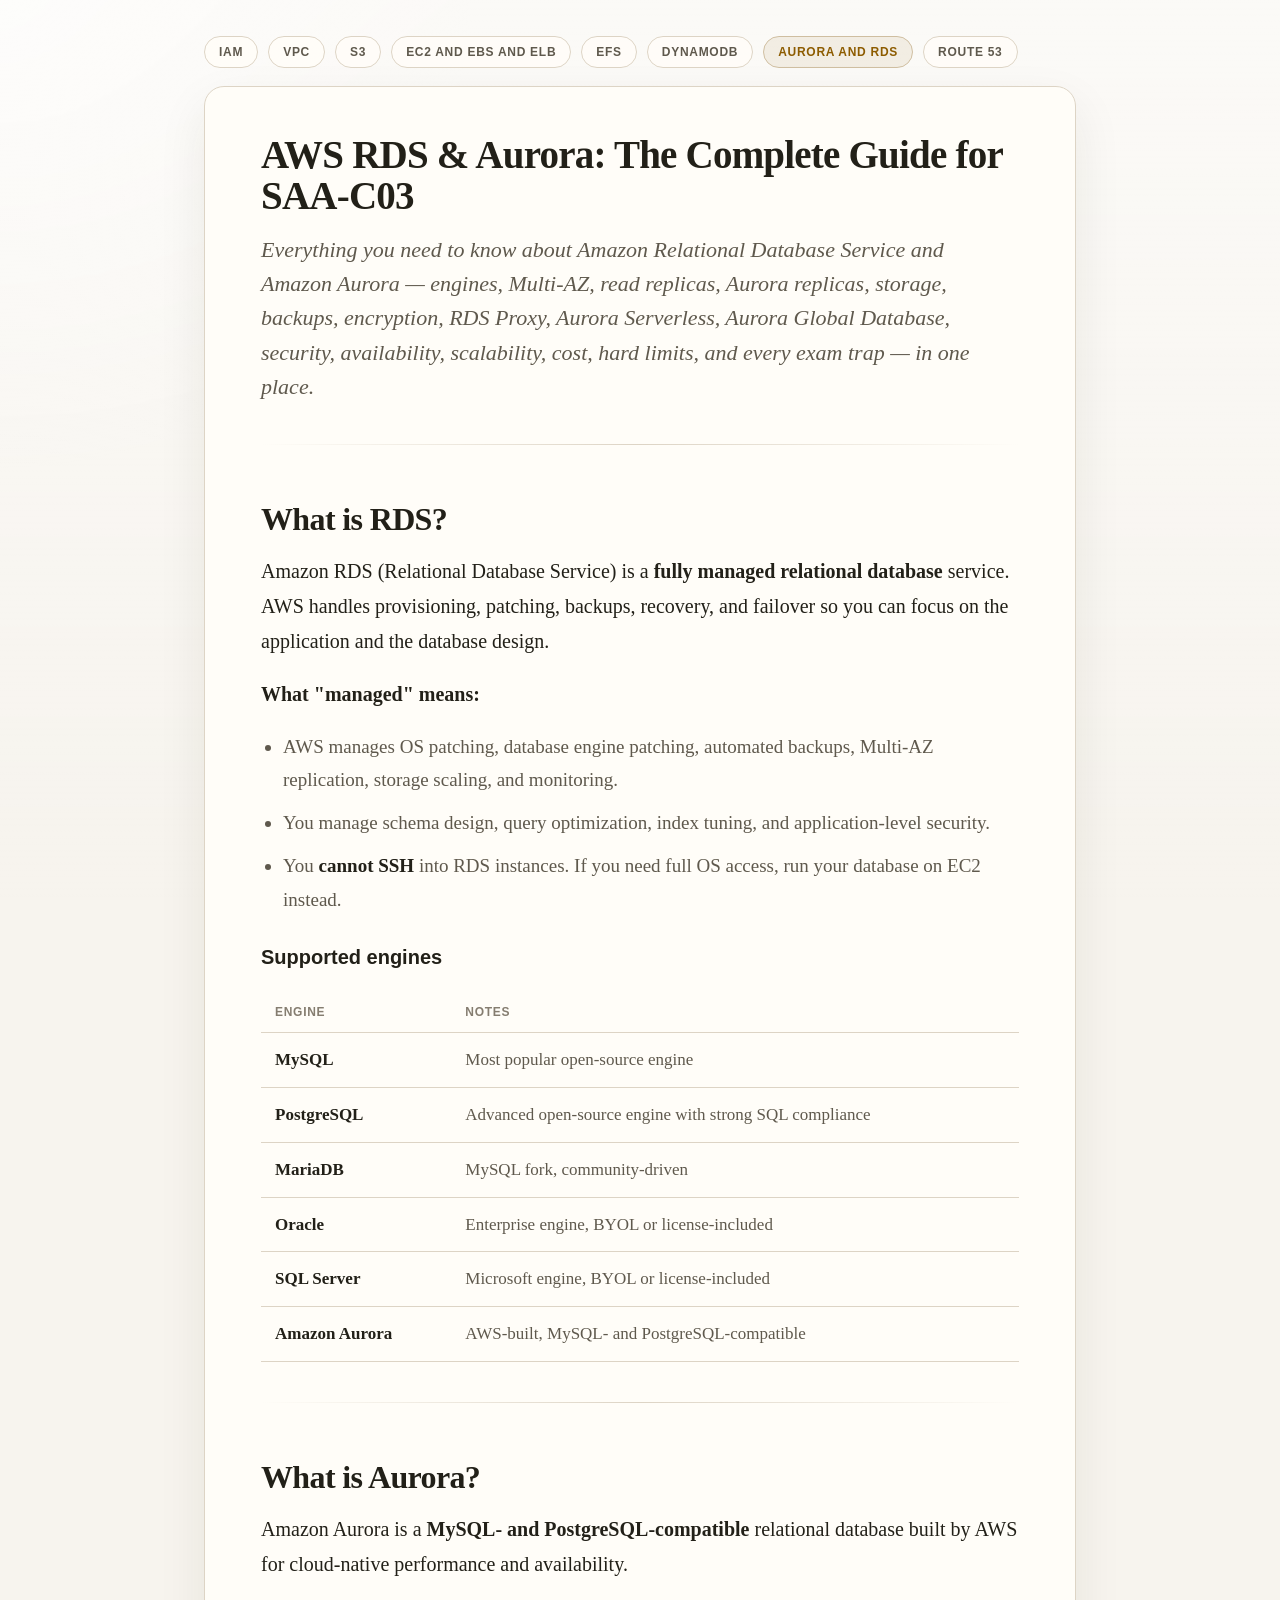
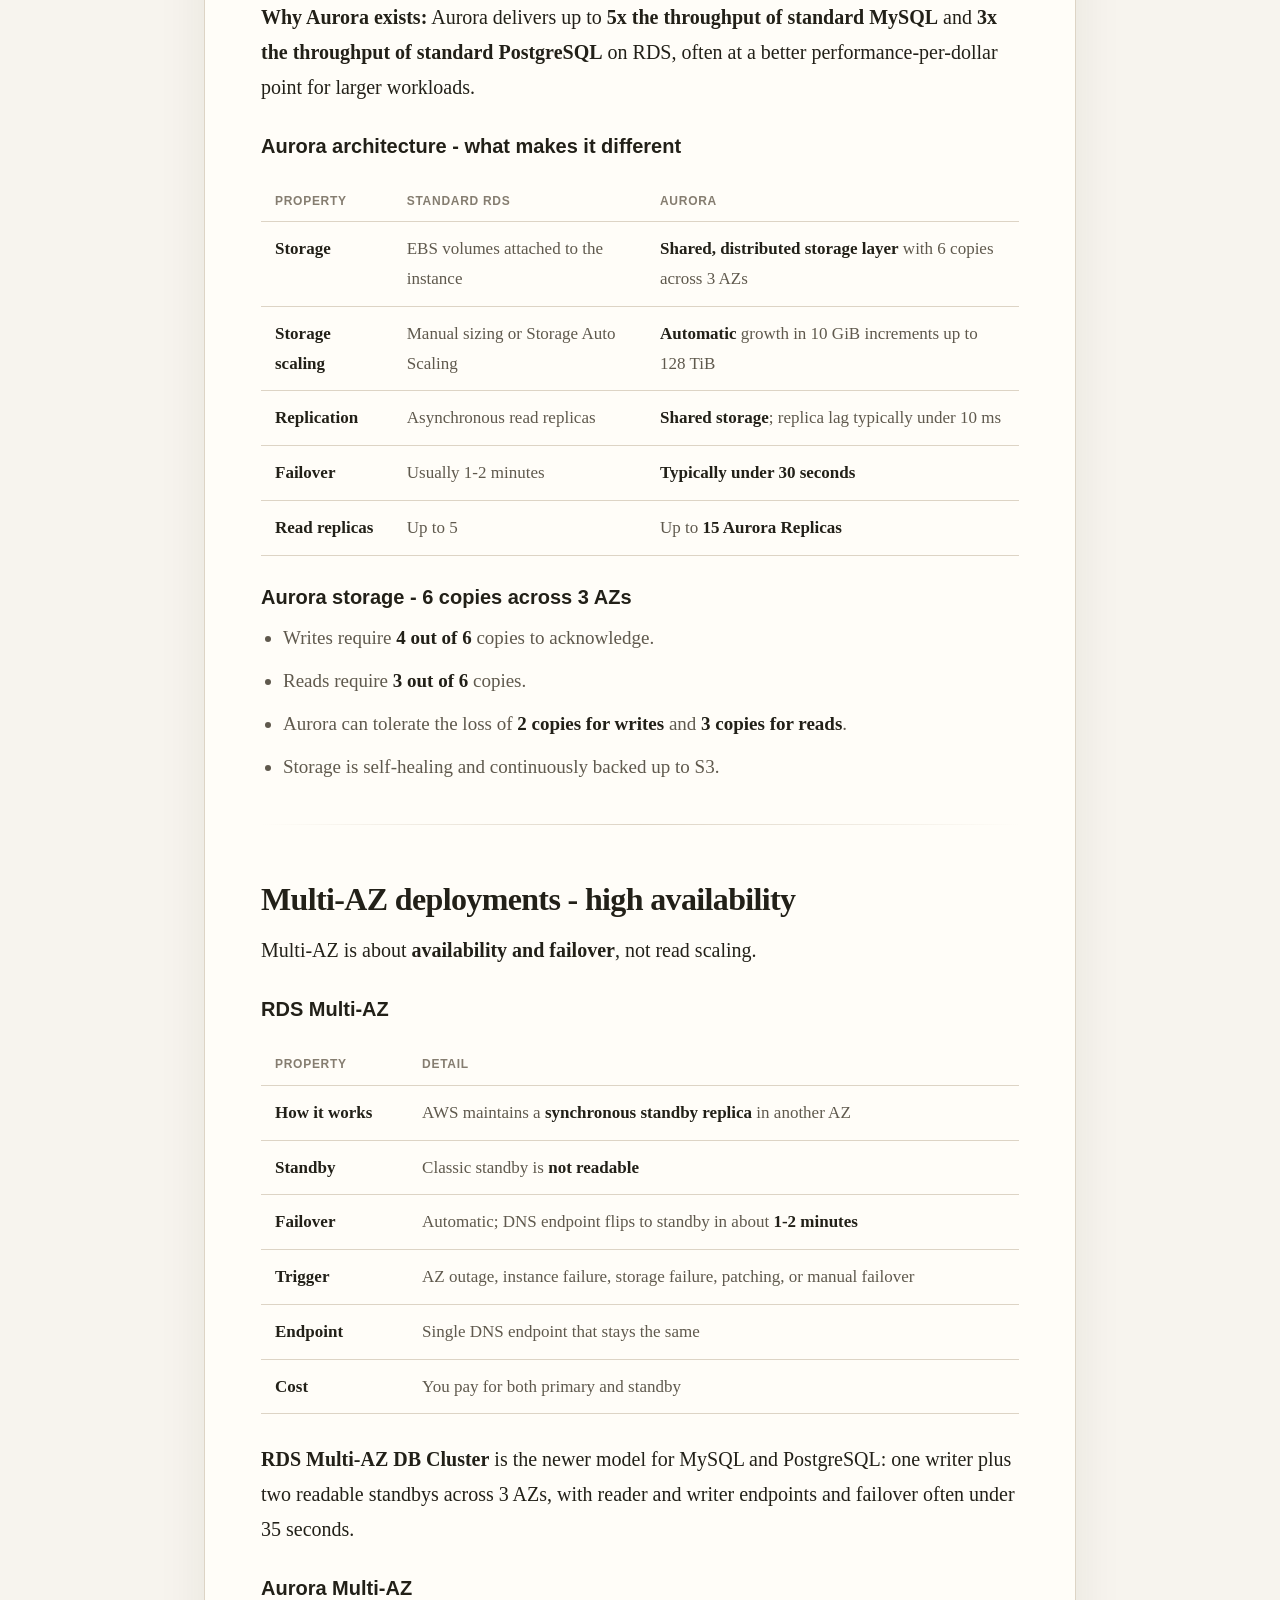
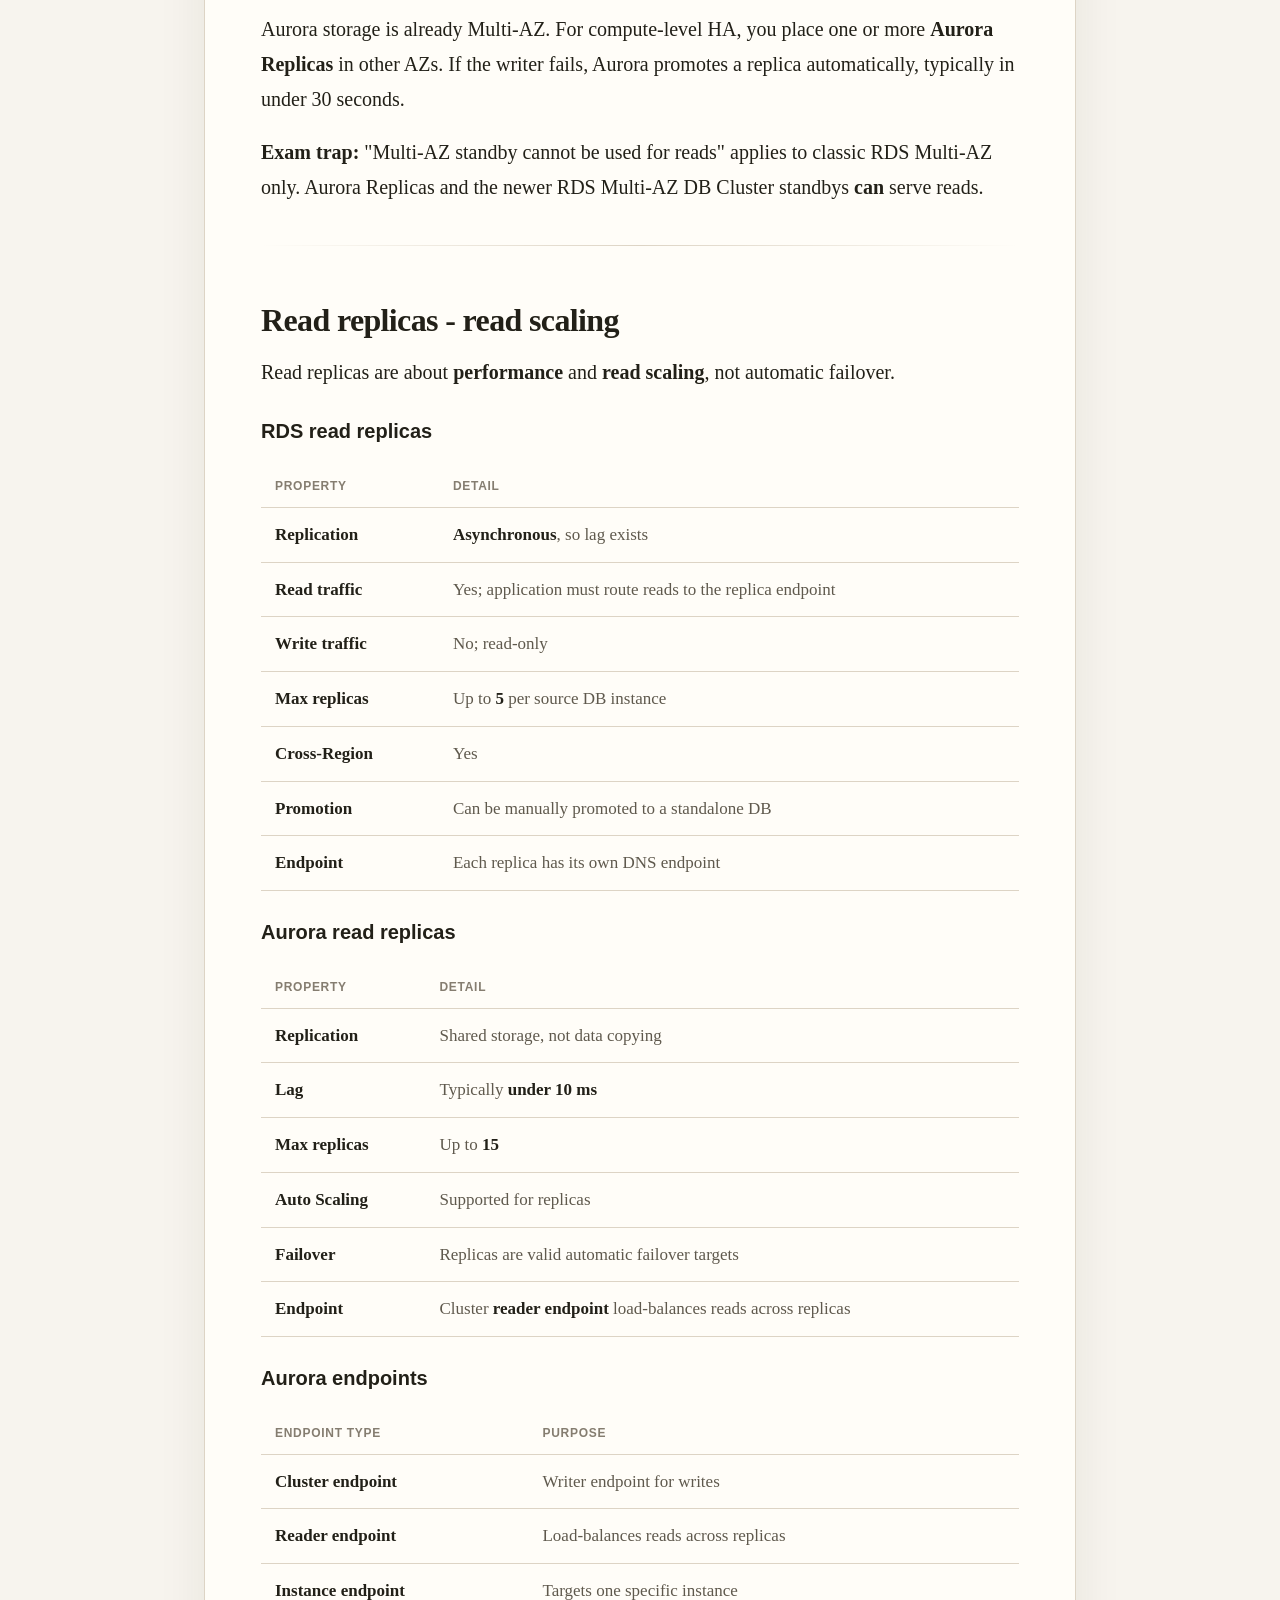
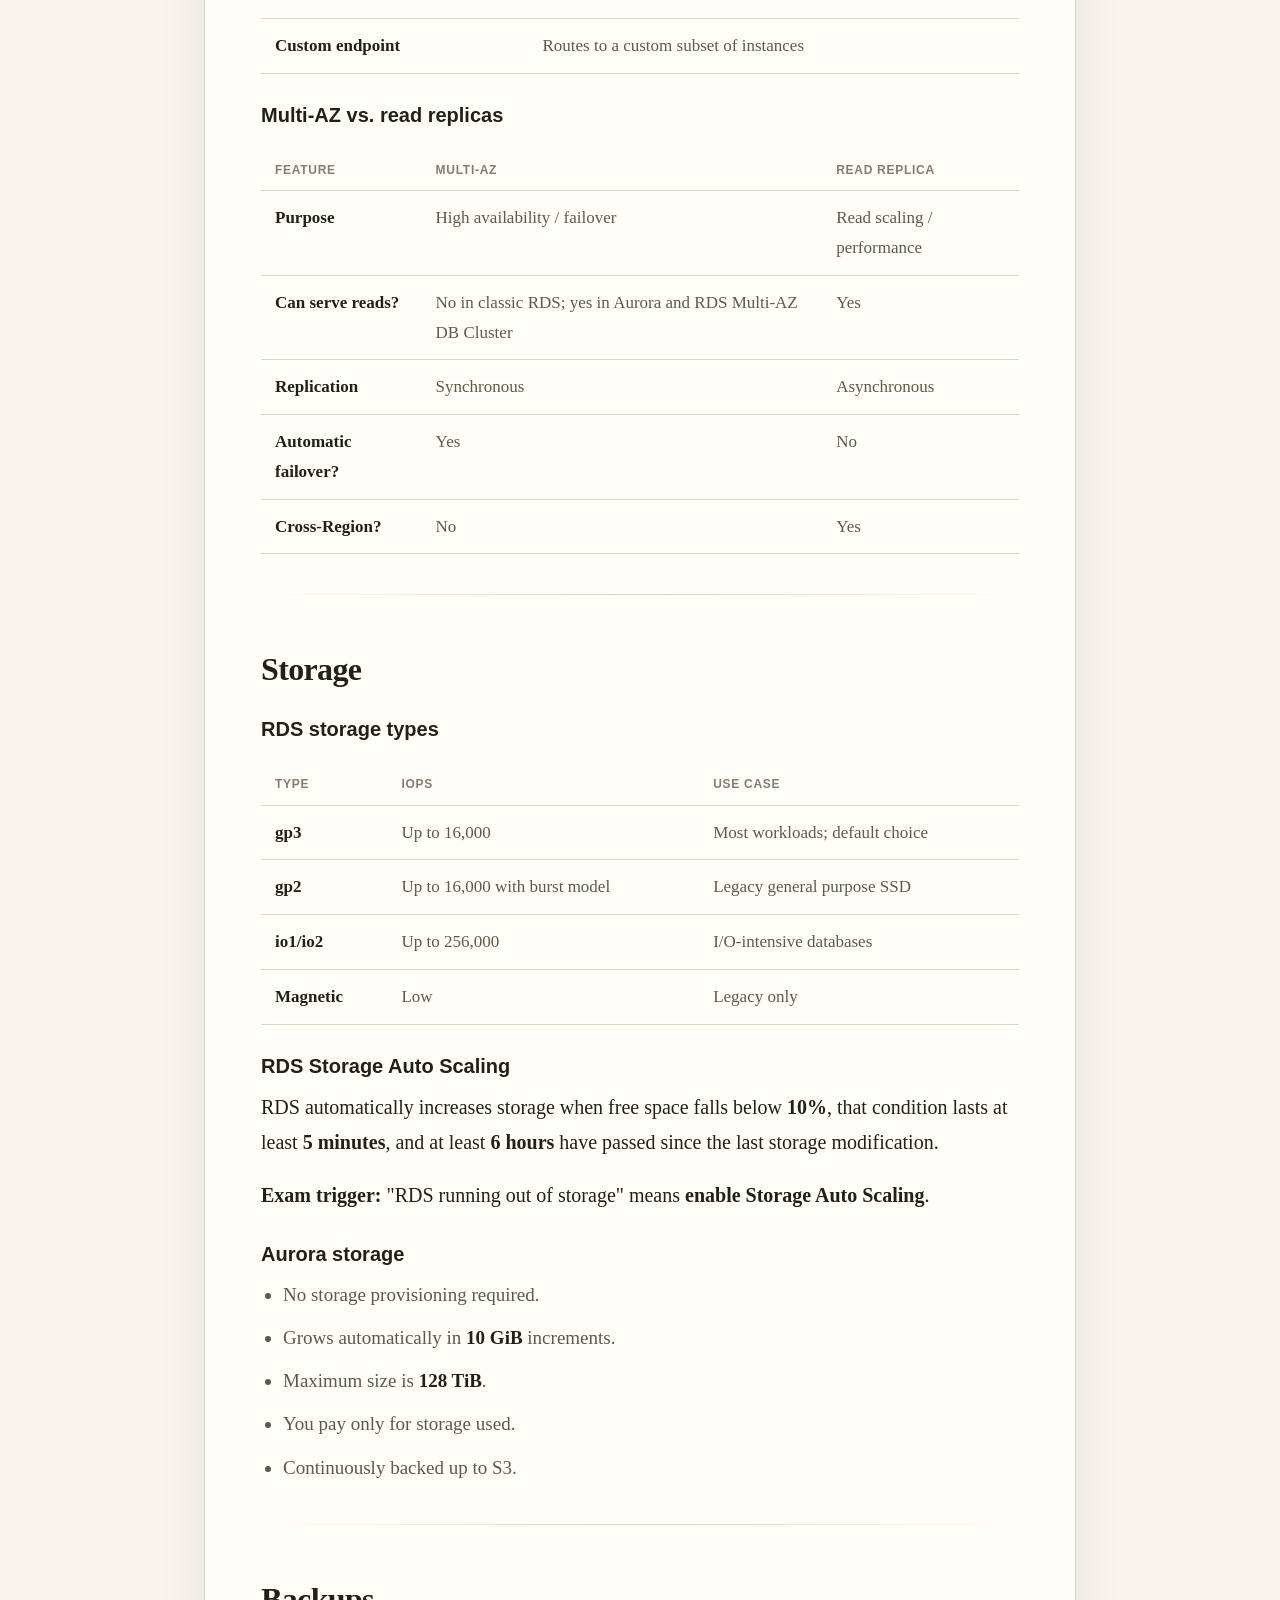
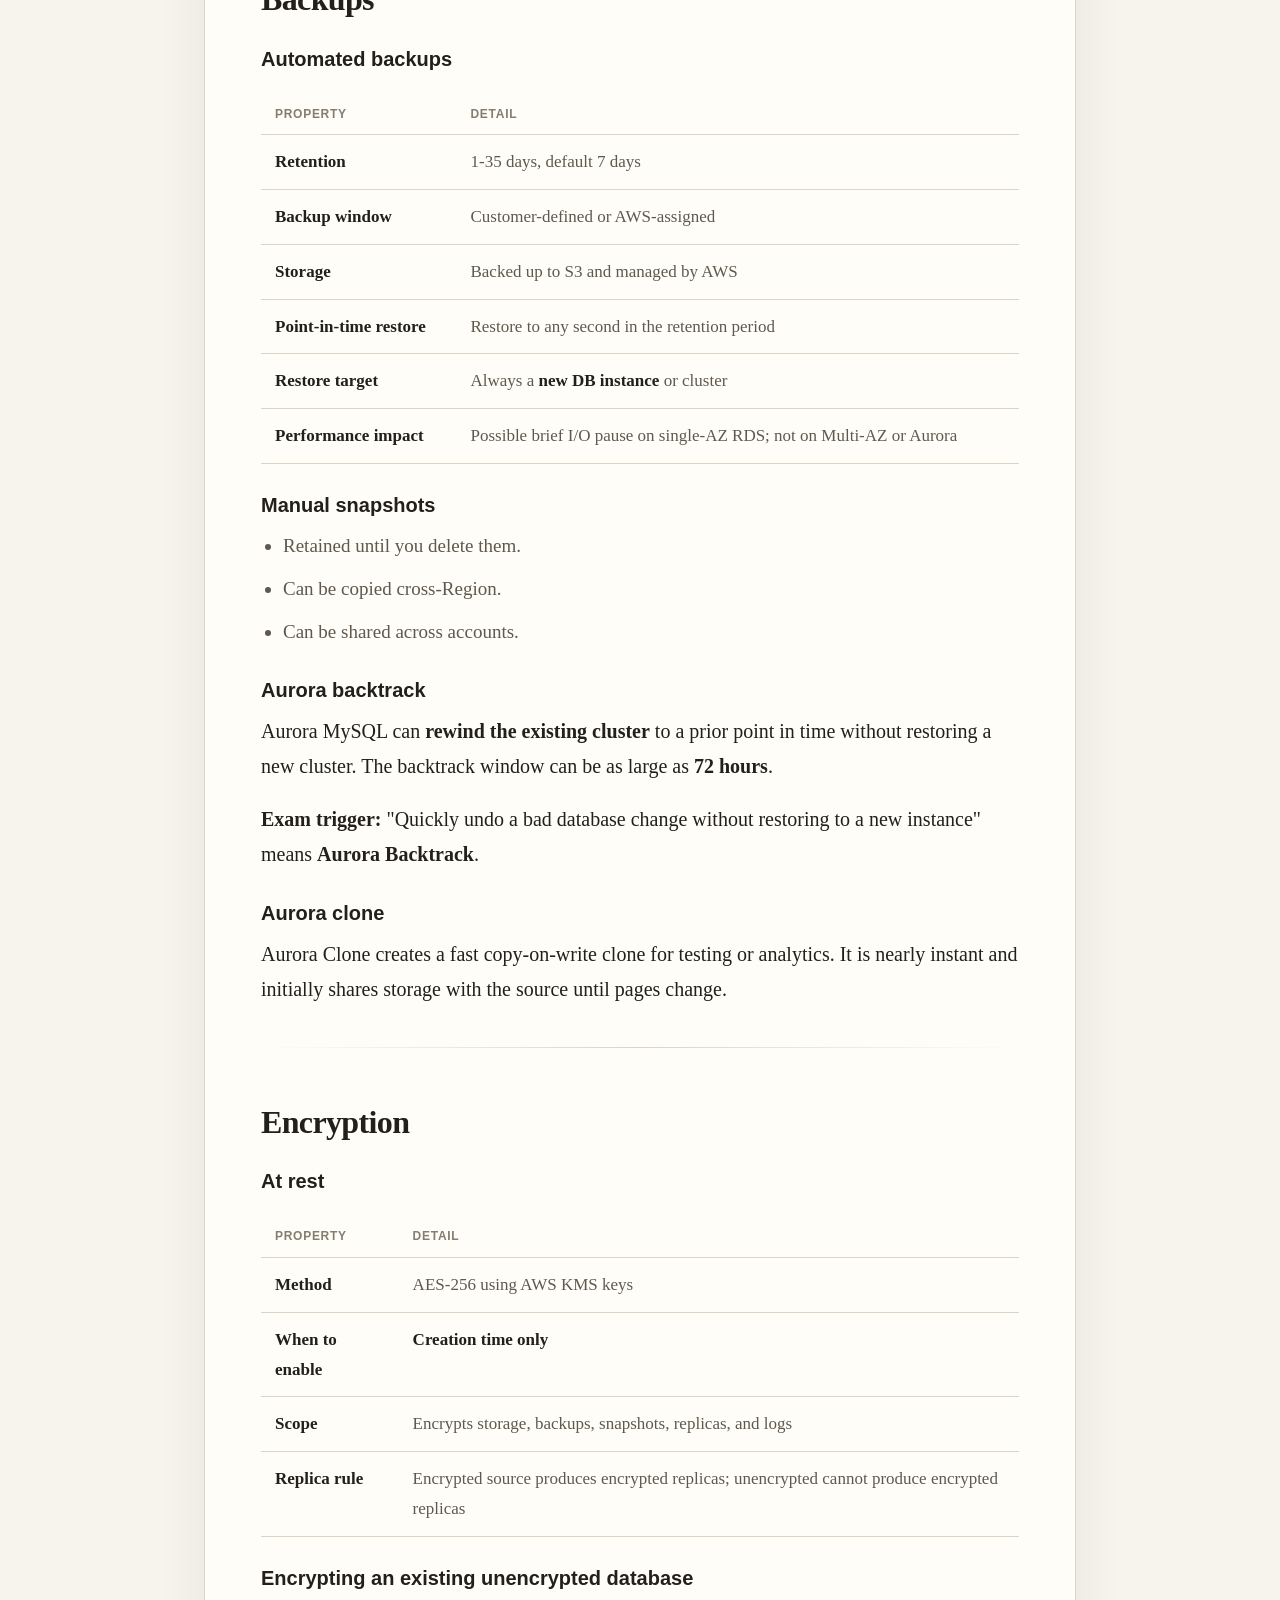
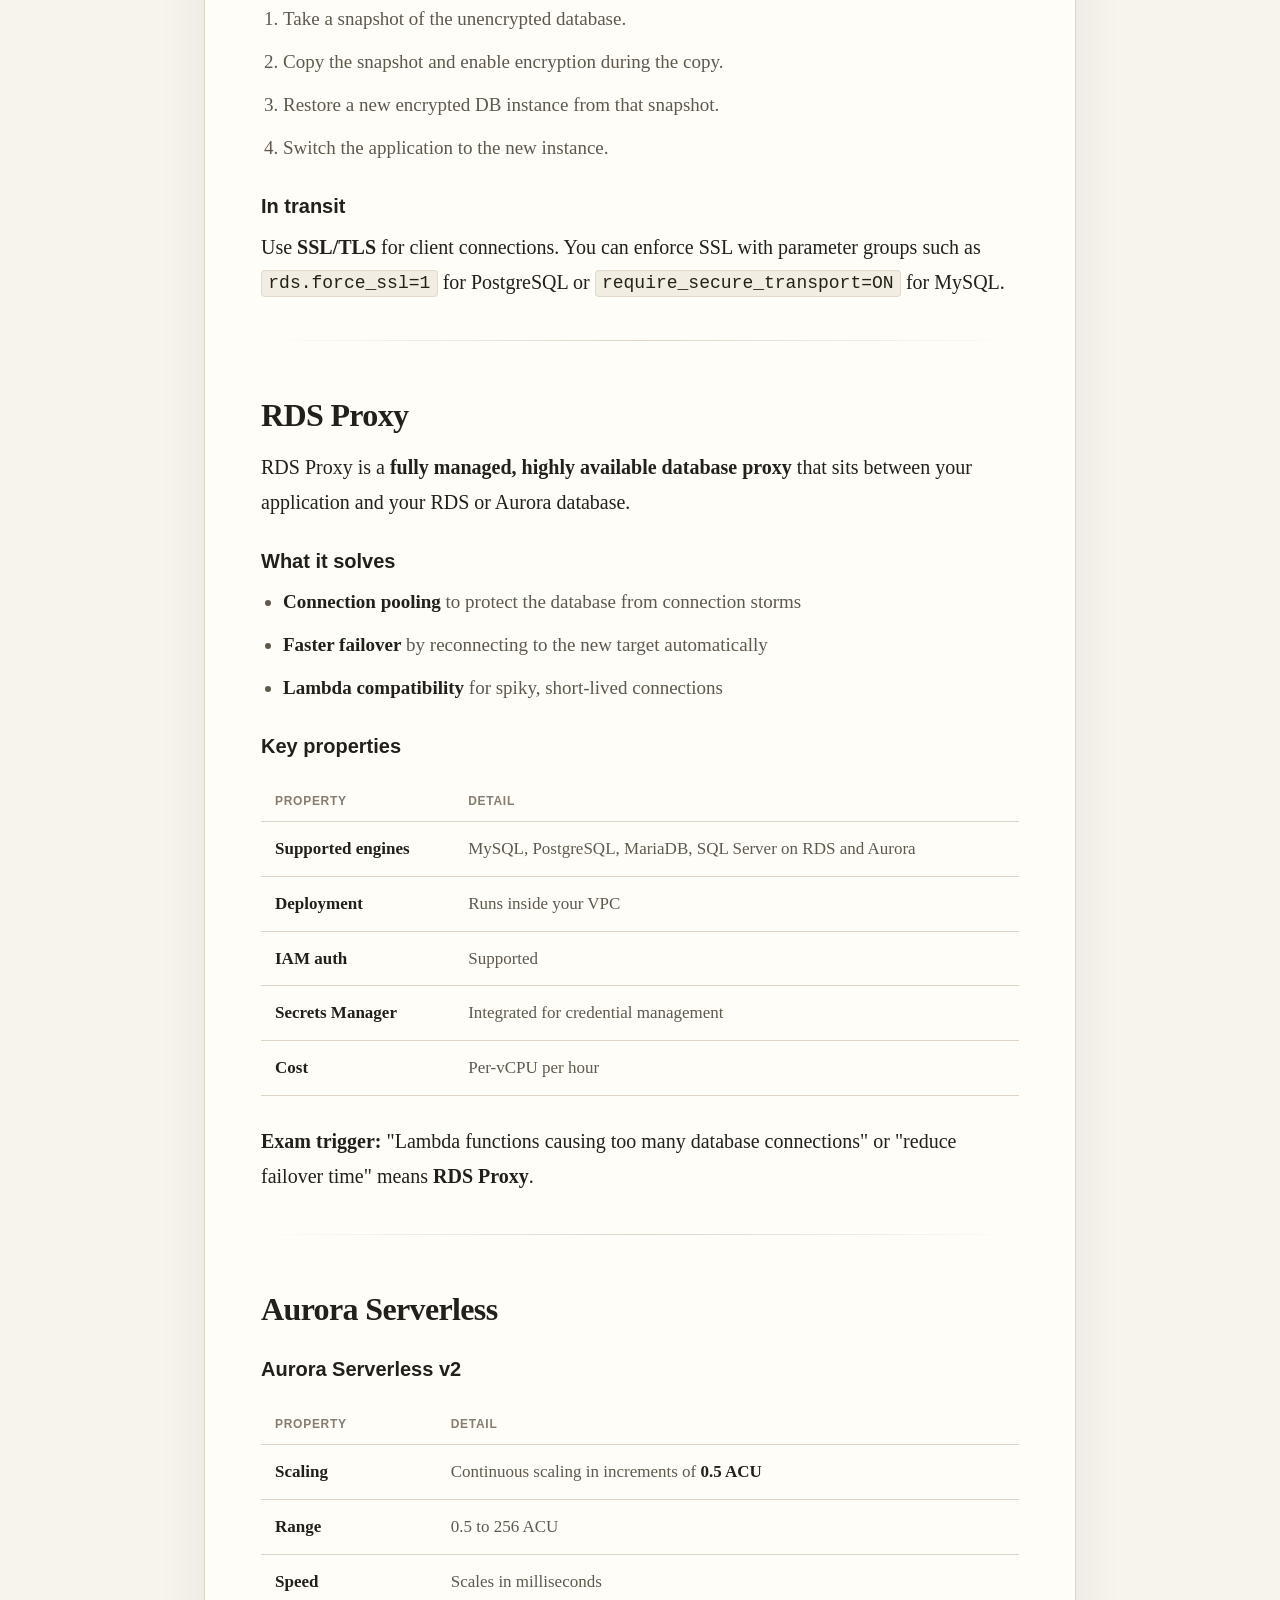
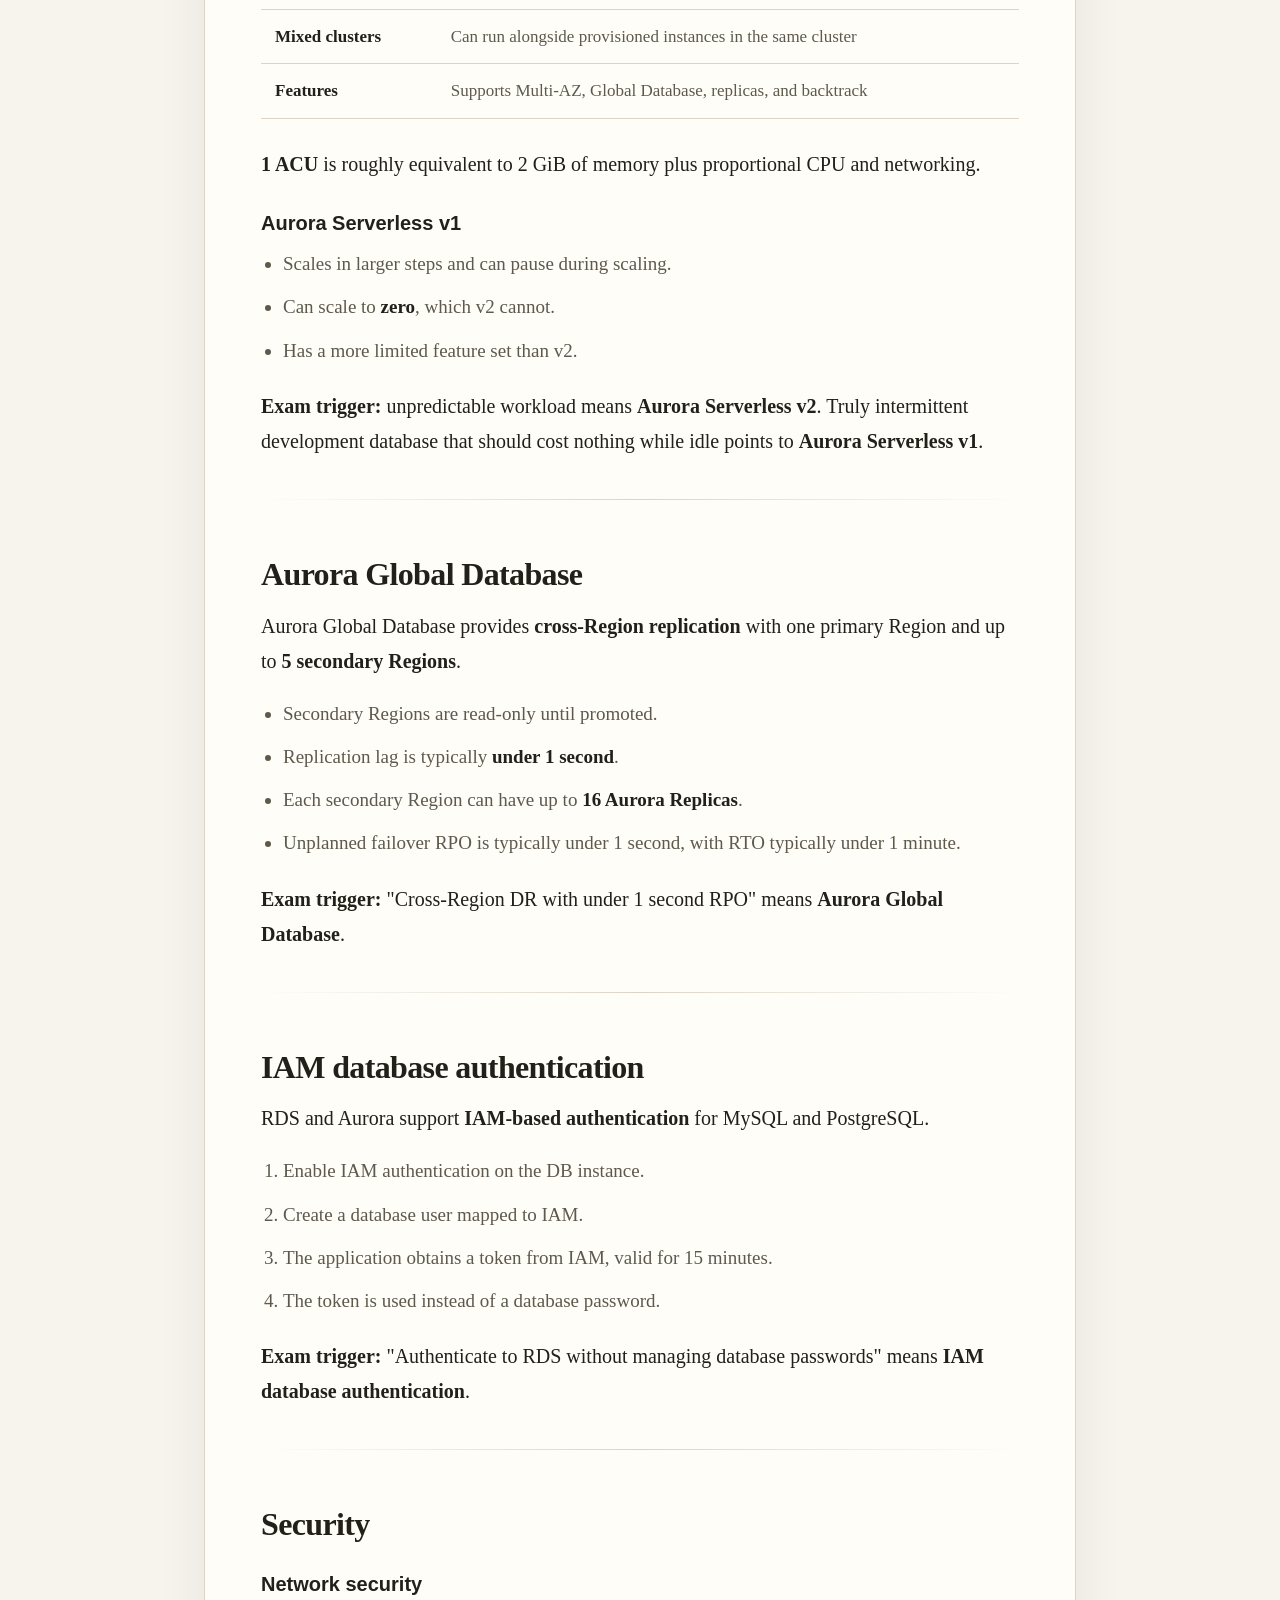
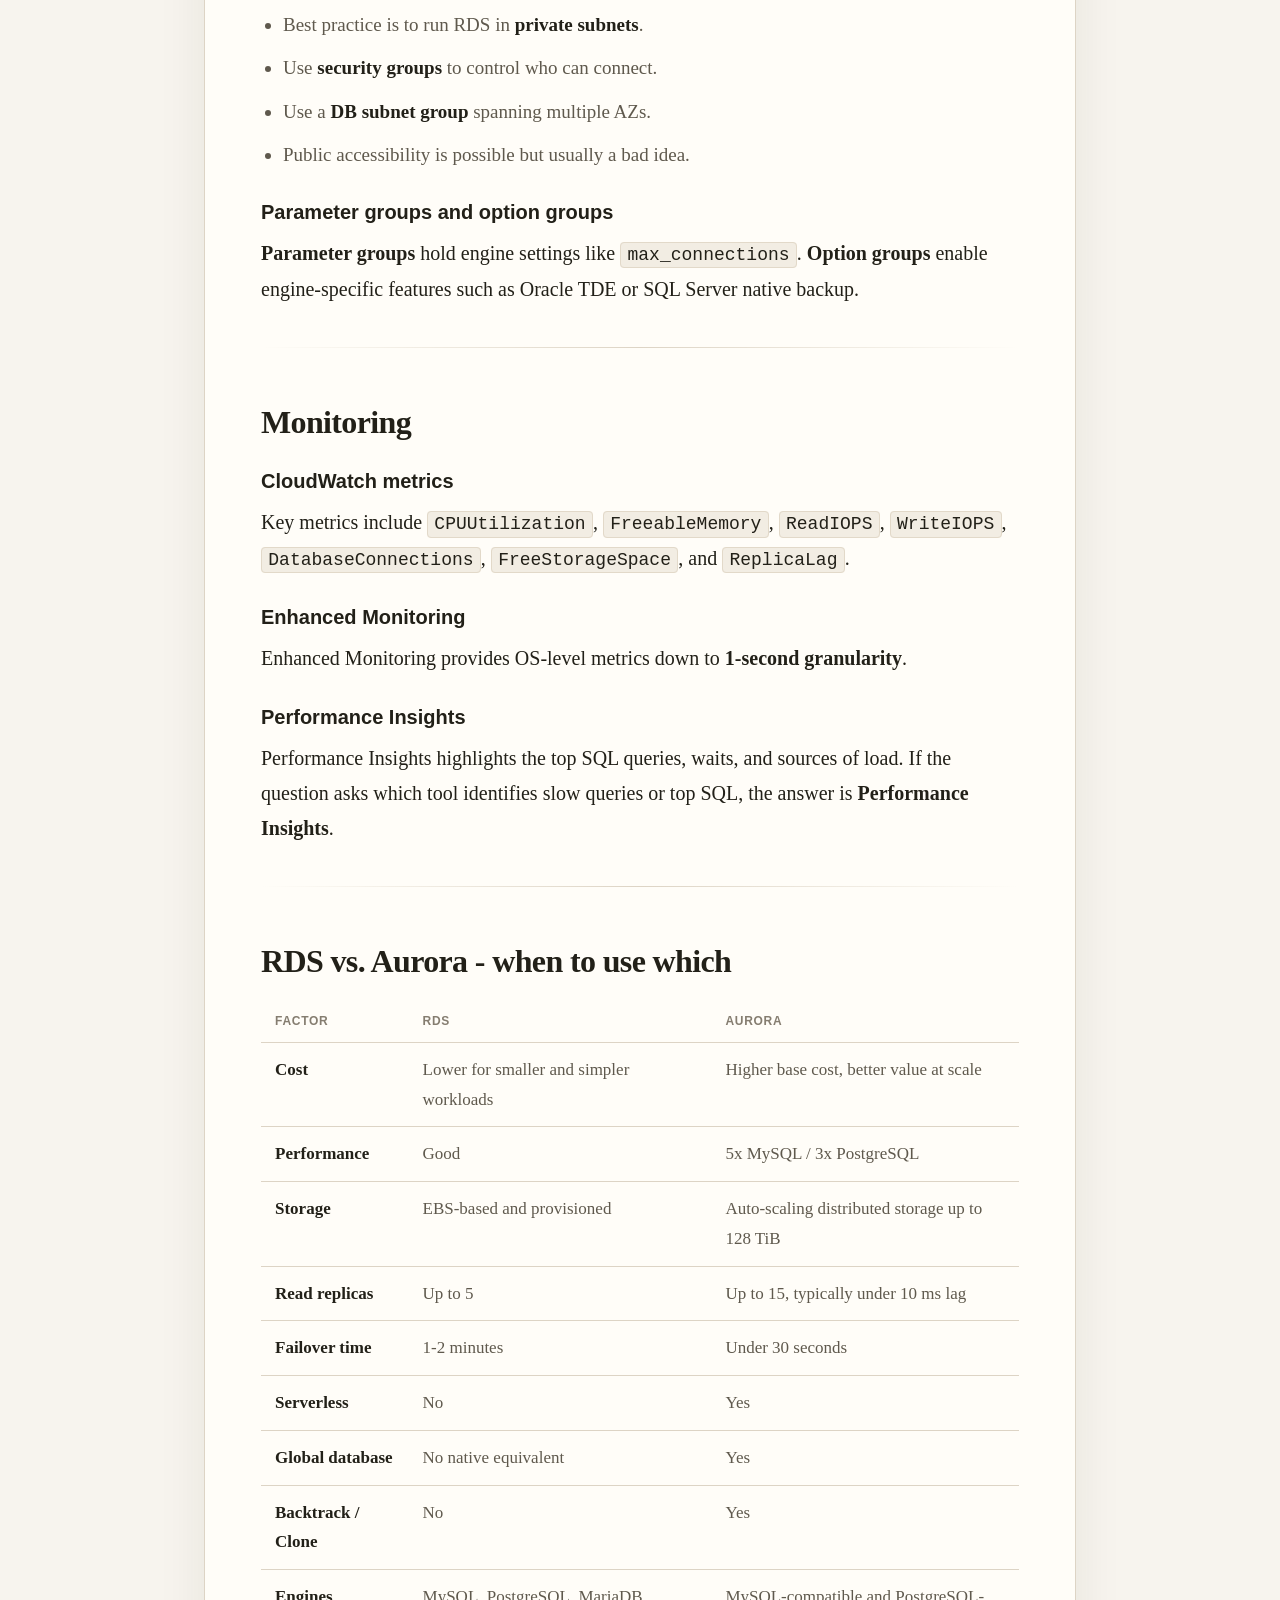
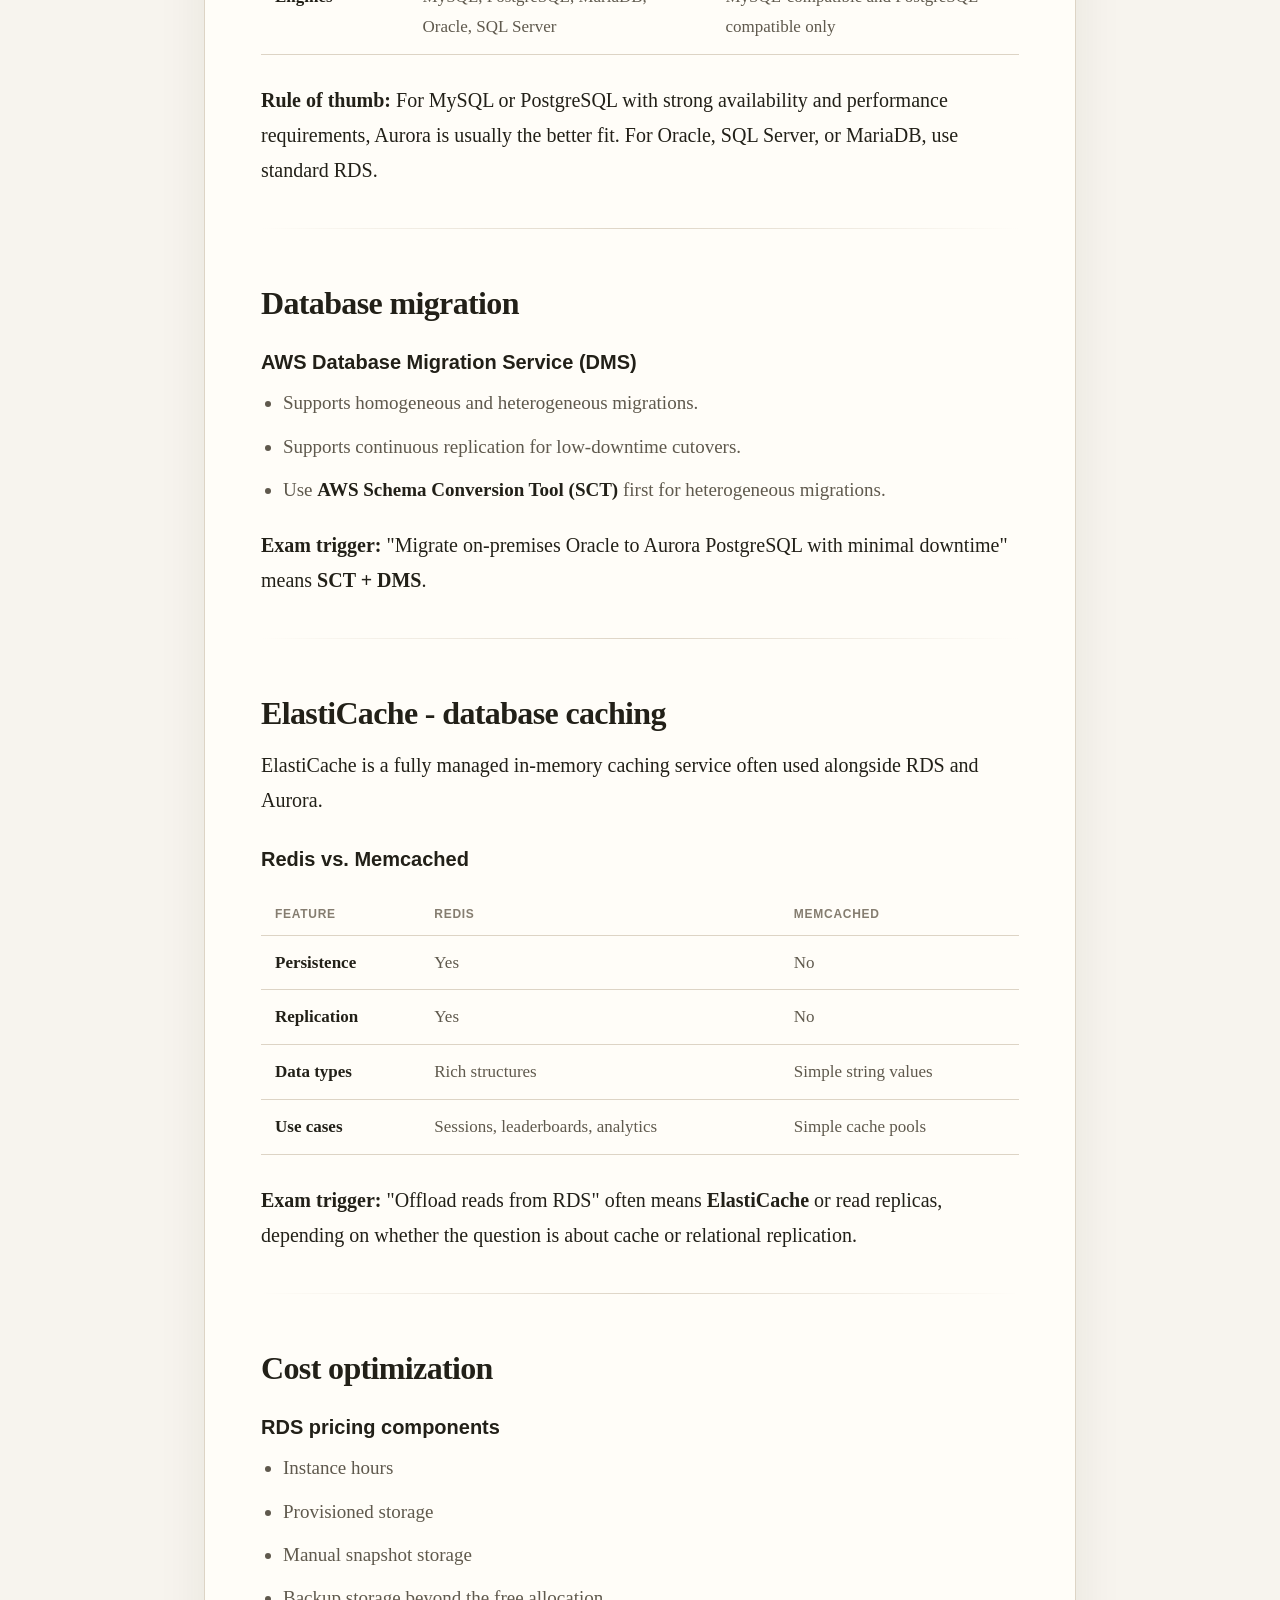
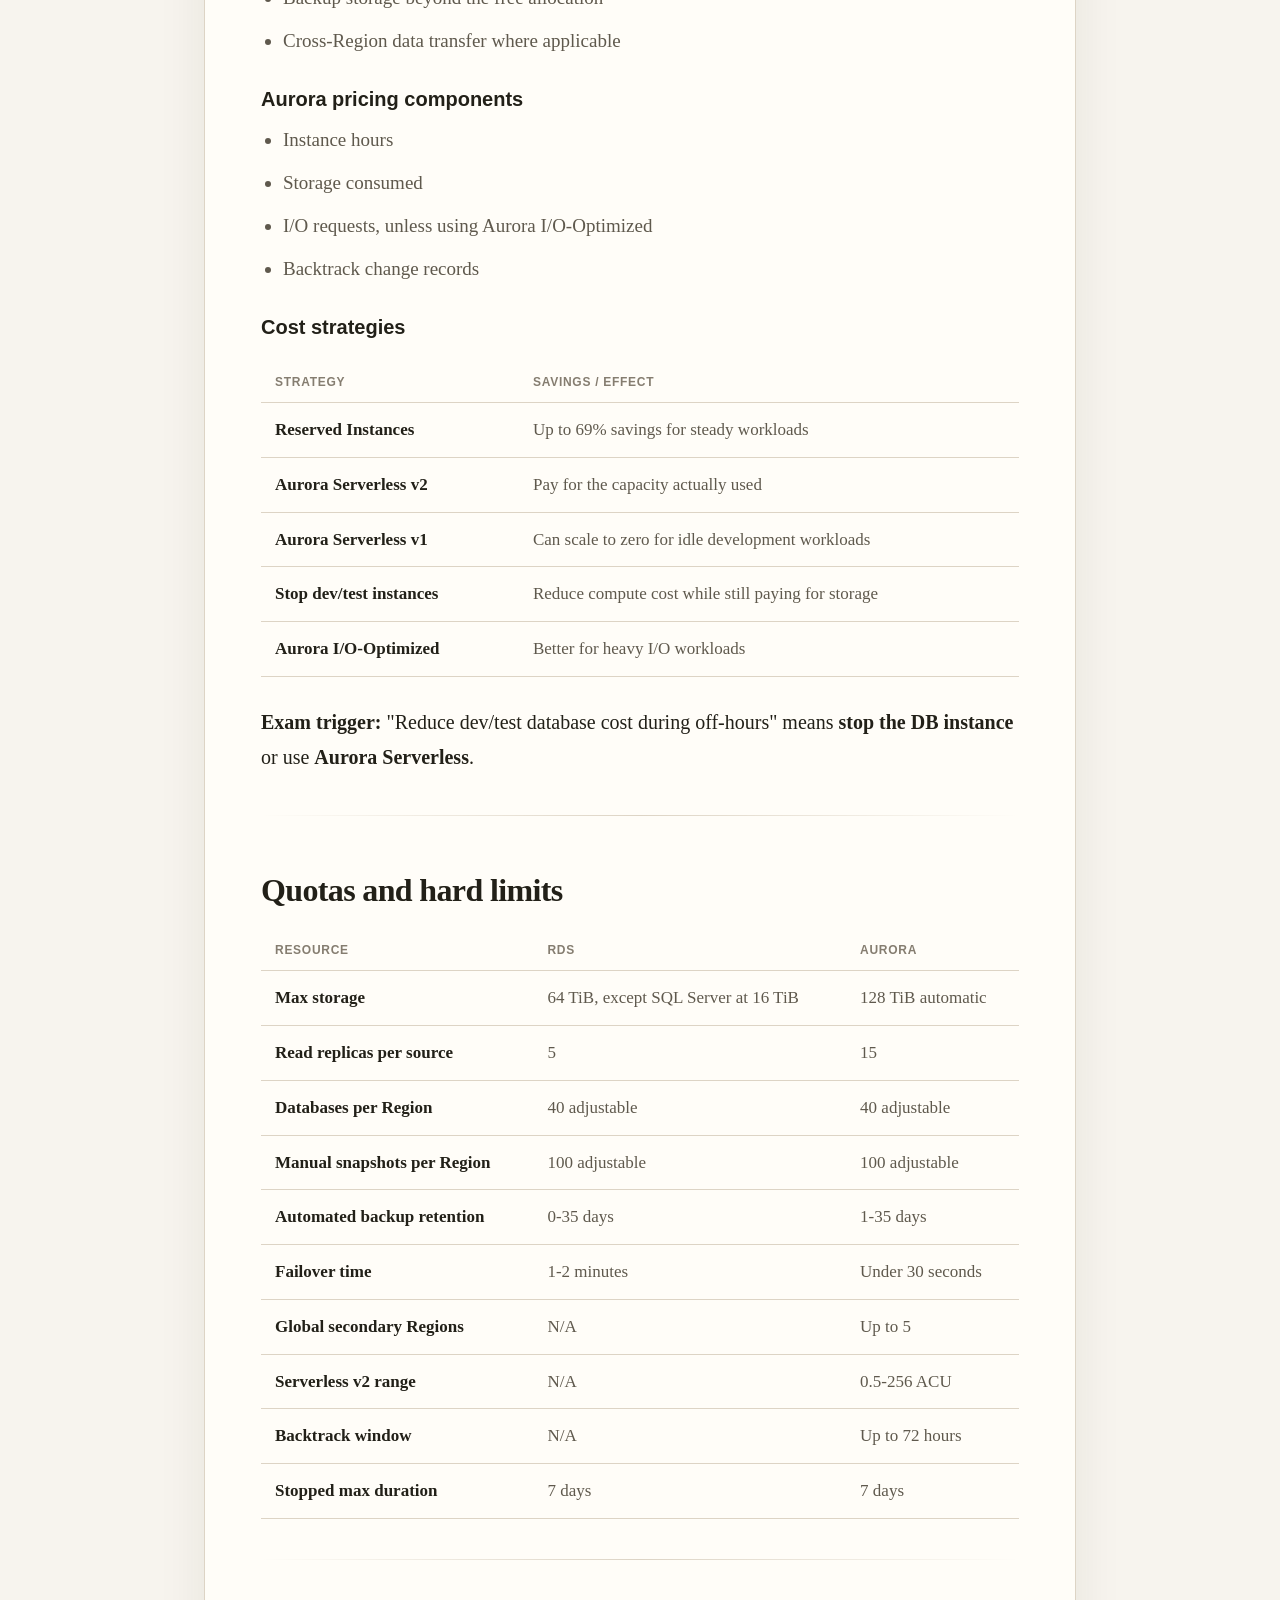
==== commit 696cede5: "Add Route 53 article page" ====
--- a/aurora-and-rds.html
+++ b/aurora-and-rds.html
@@ -262,6 +262,7 @@
       <a class="navlink" href="./efs.html">EFS</a>
       <a class="navlink" href="./dynamodb.html">DynamoDB</a>
       <a class="navlink" href="./aurora-and-rds.html" aria-current="page">Aurora and RDS</a>
+      <a class="navlink" href="./route-53.html">Route 53</a>
     </nav>
     <article class="article">
       <header>
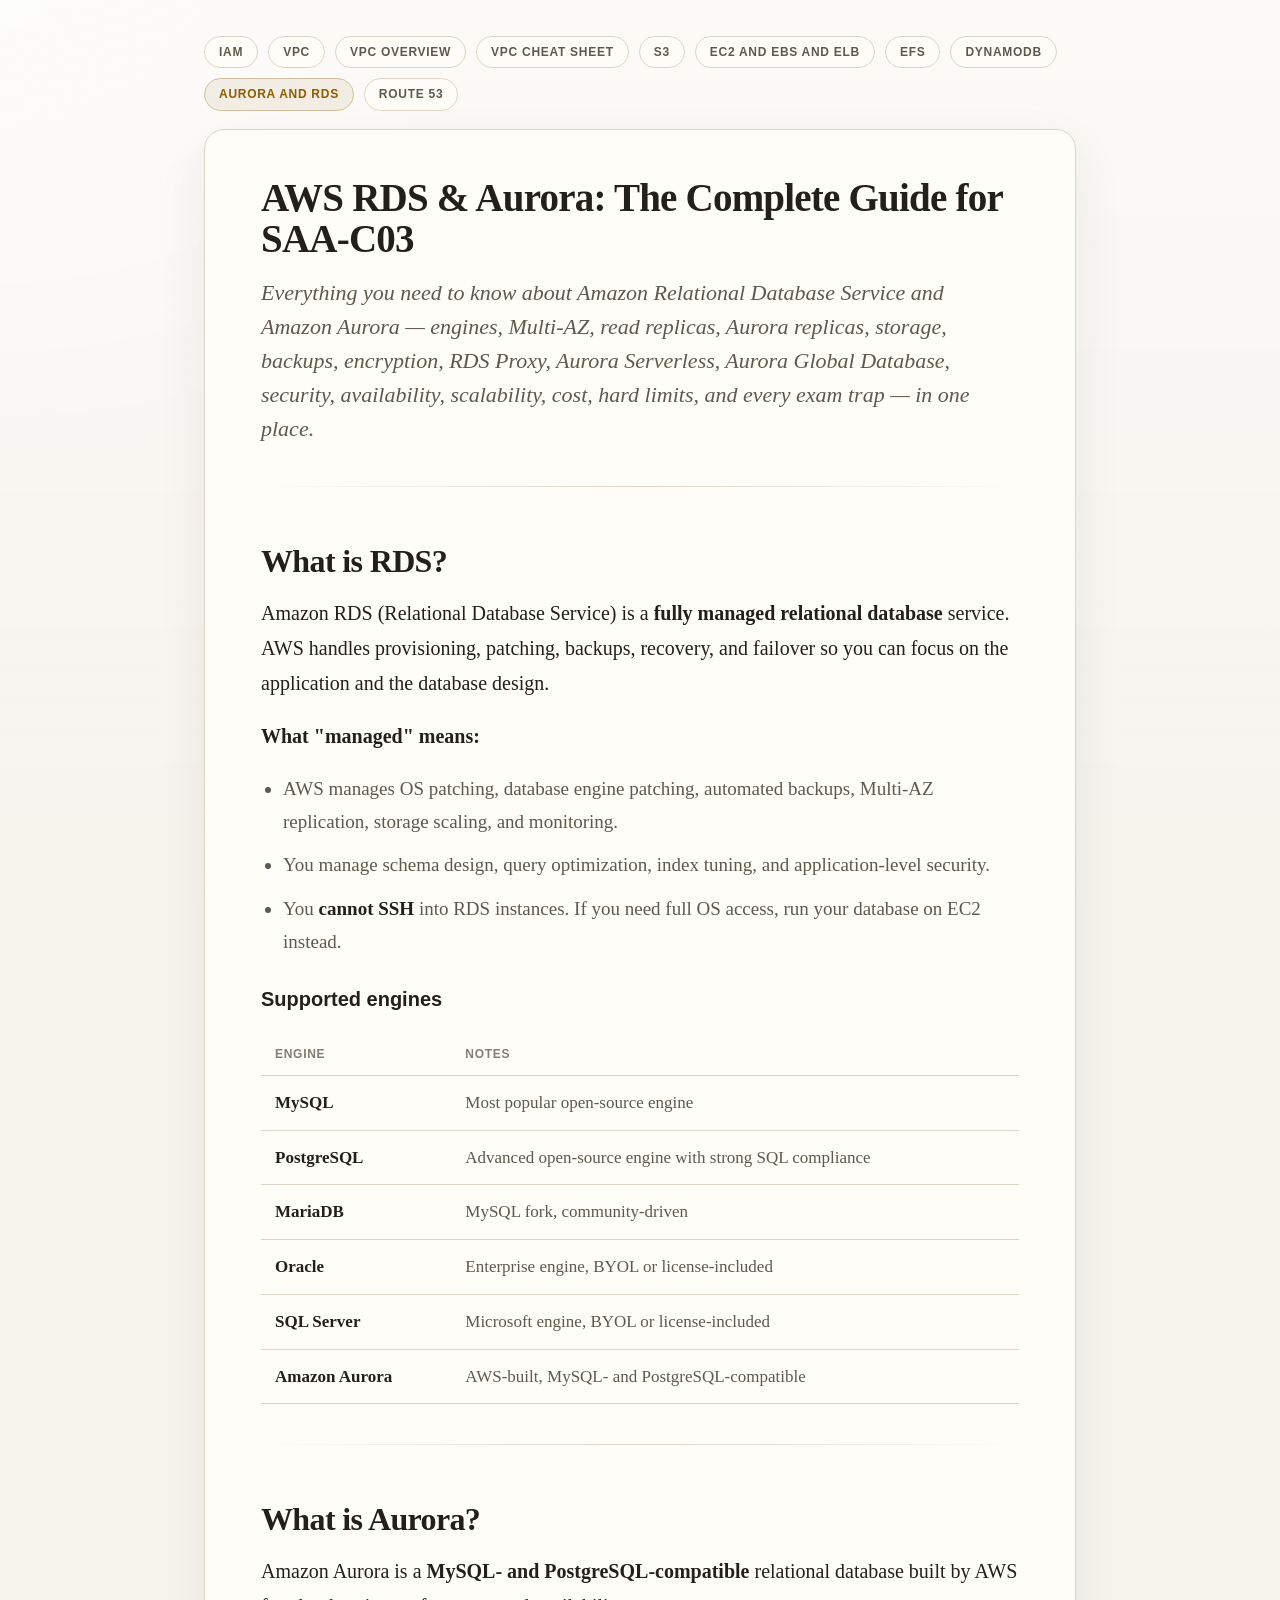
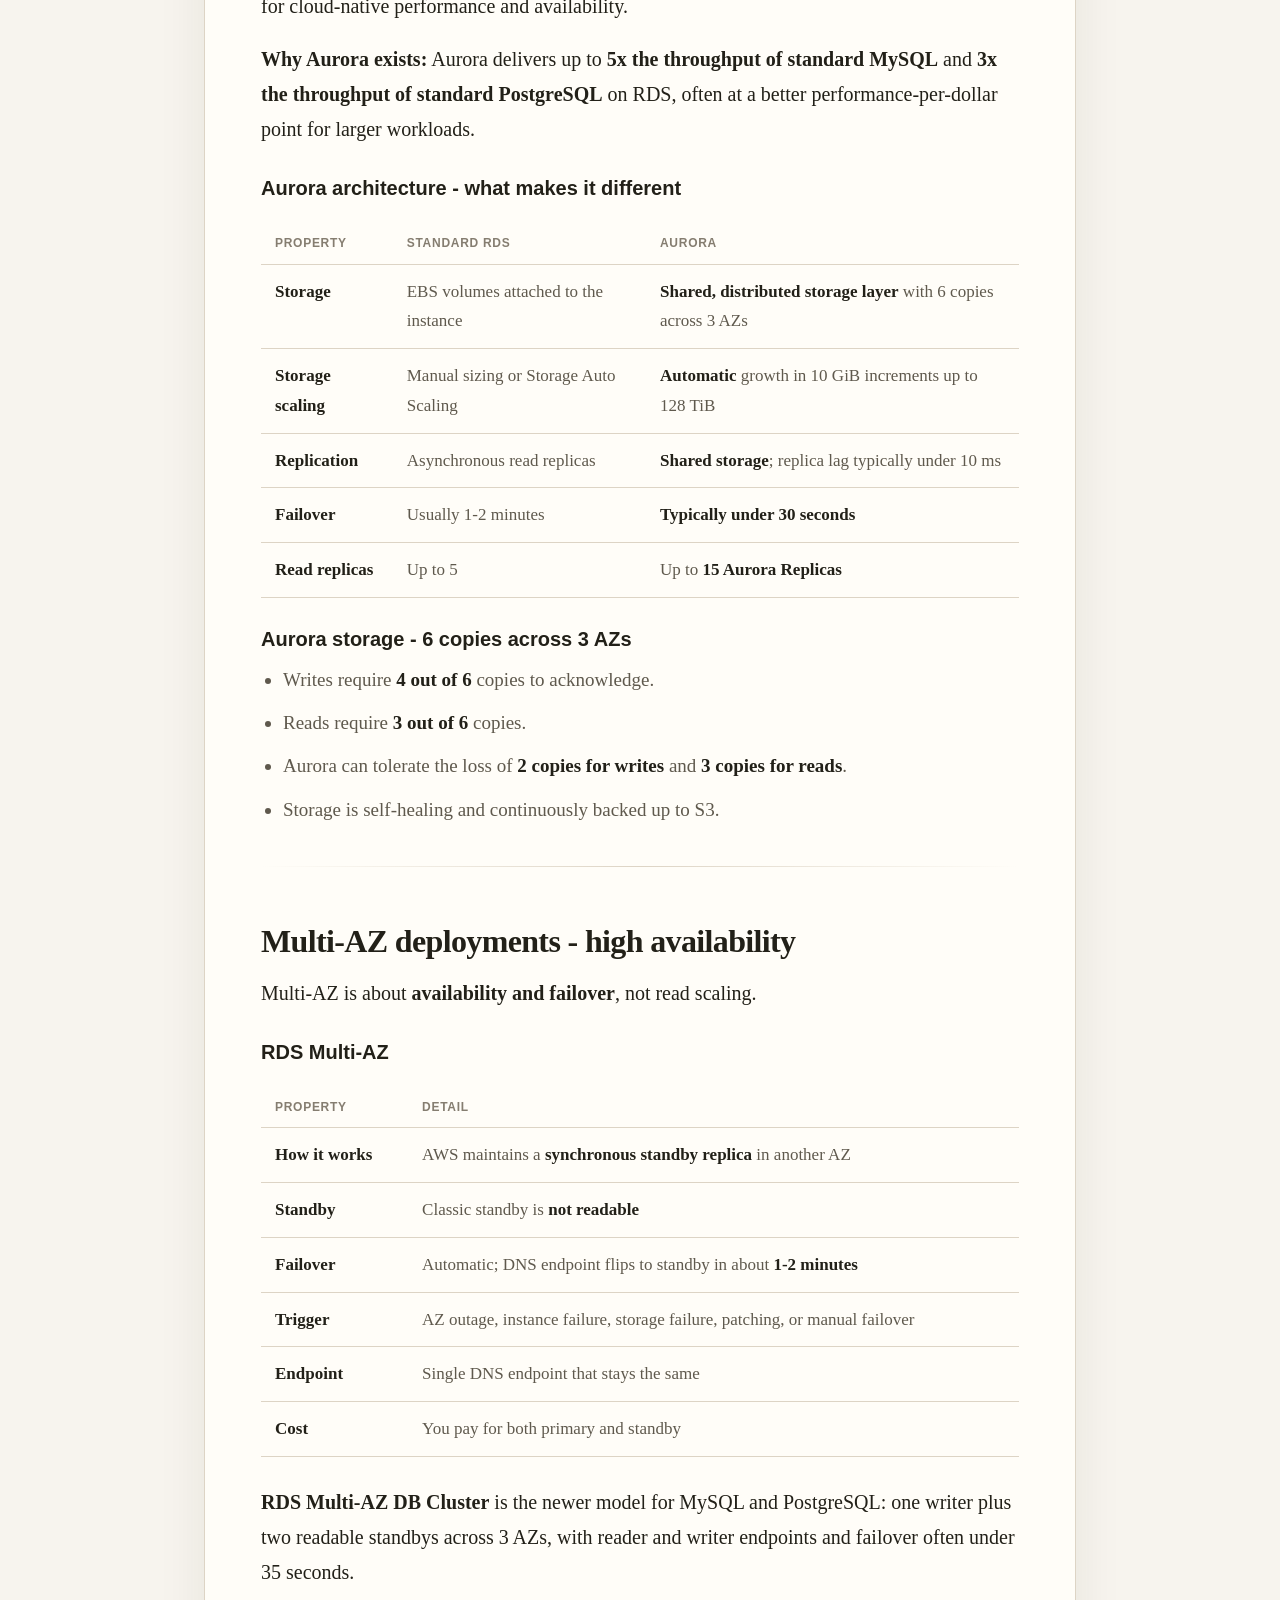
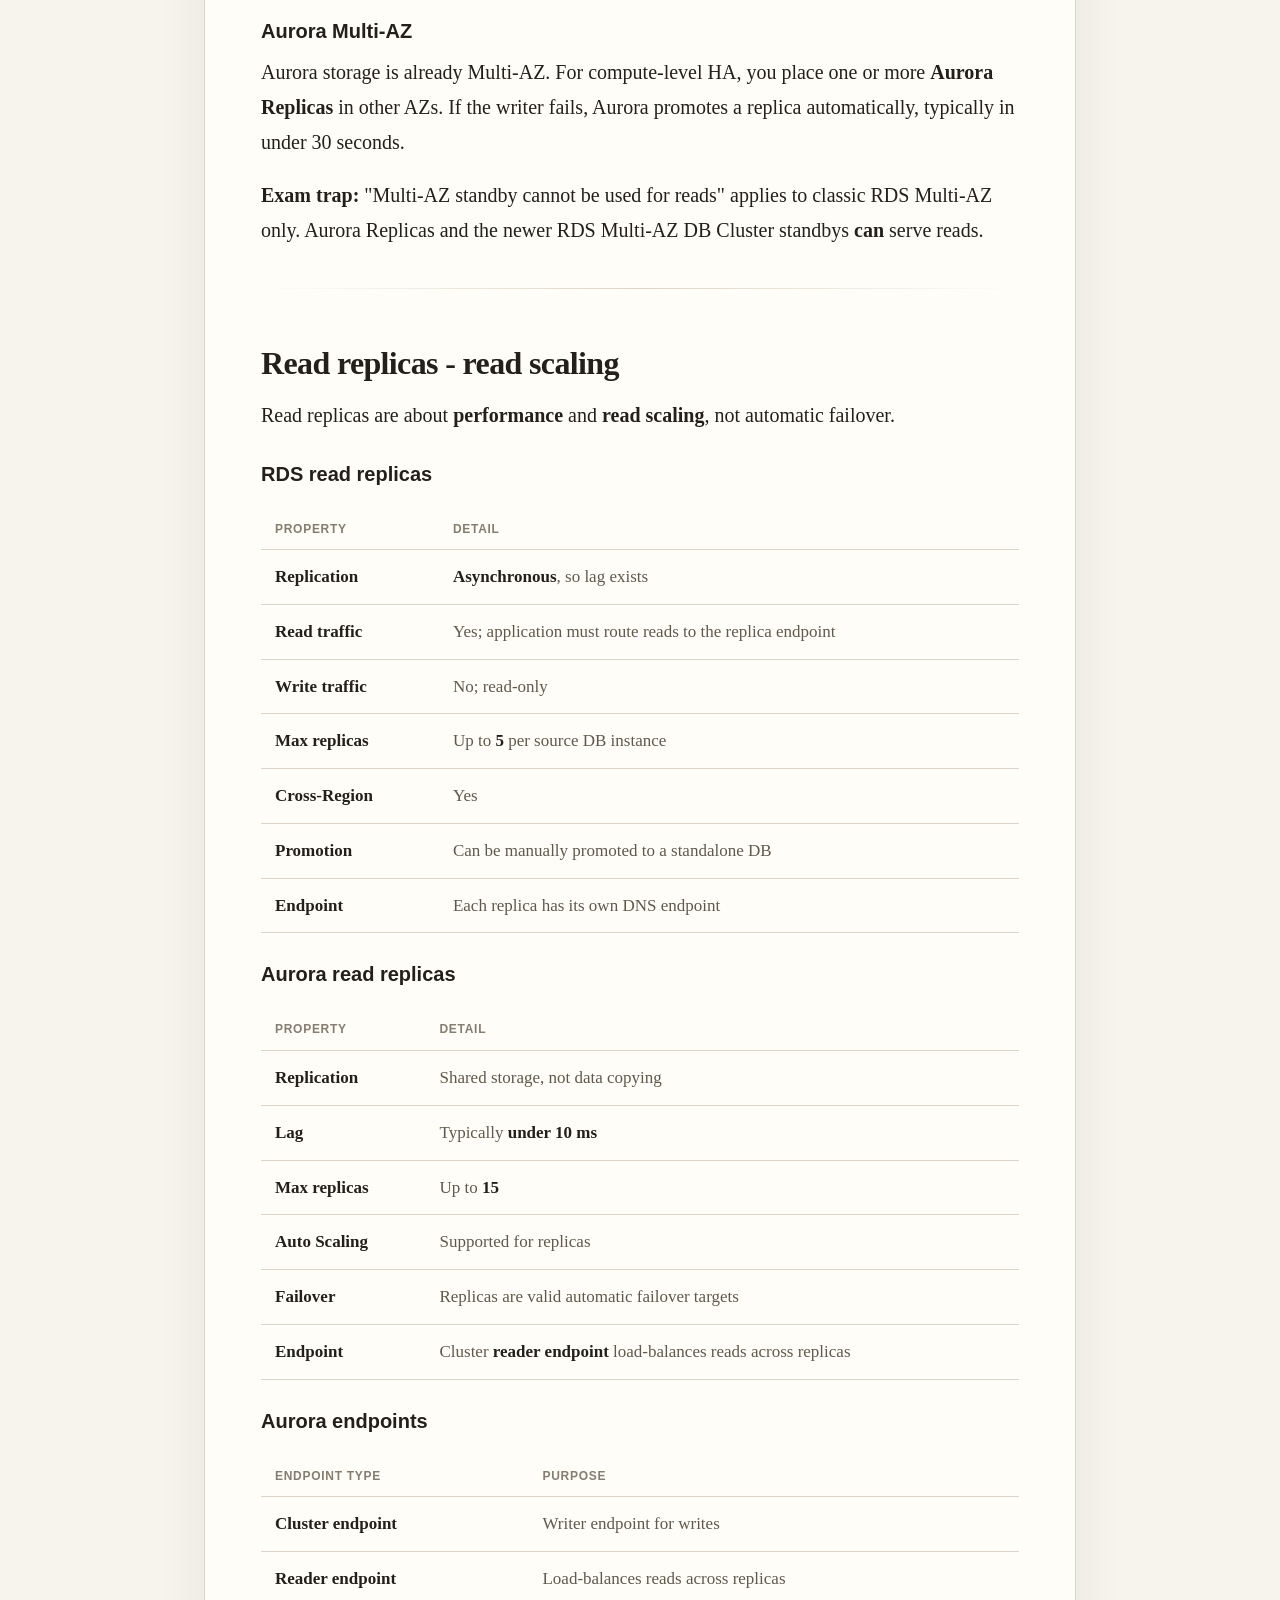
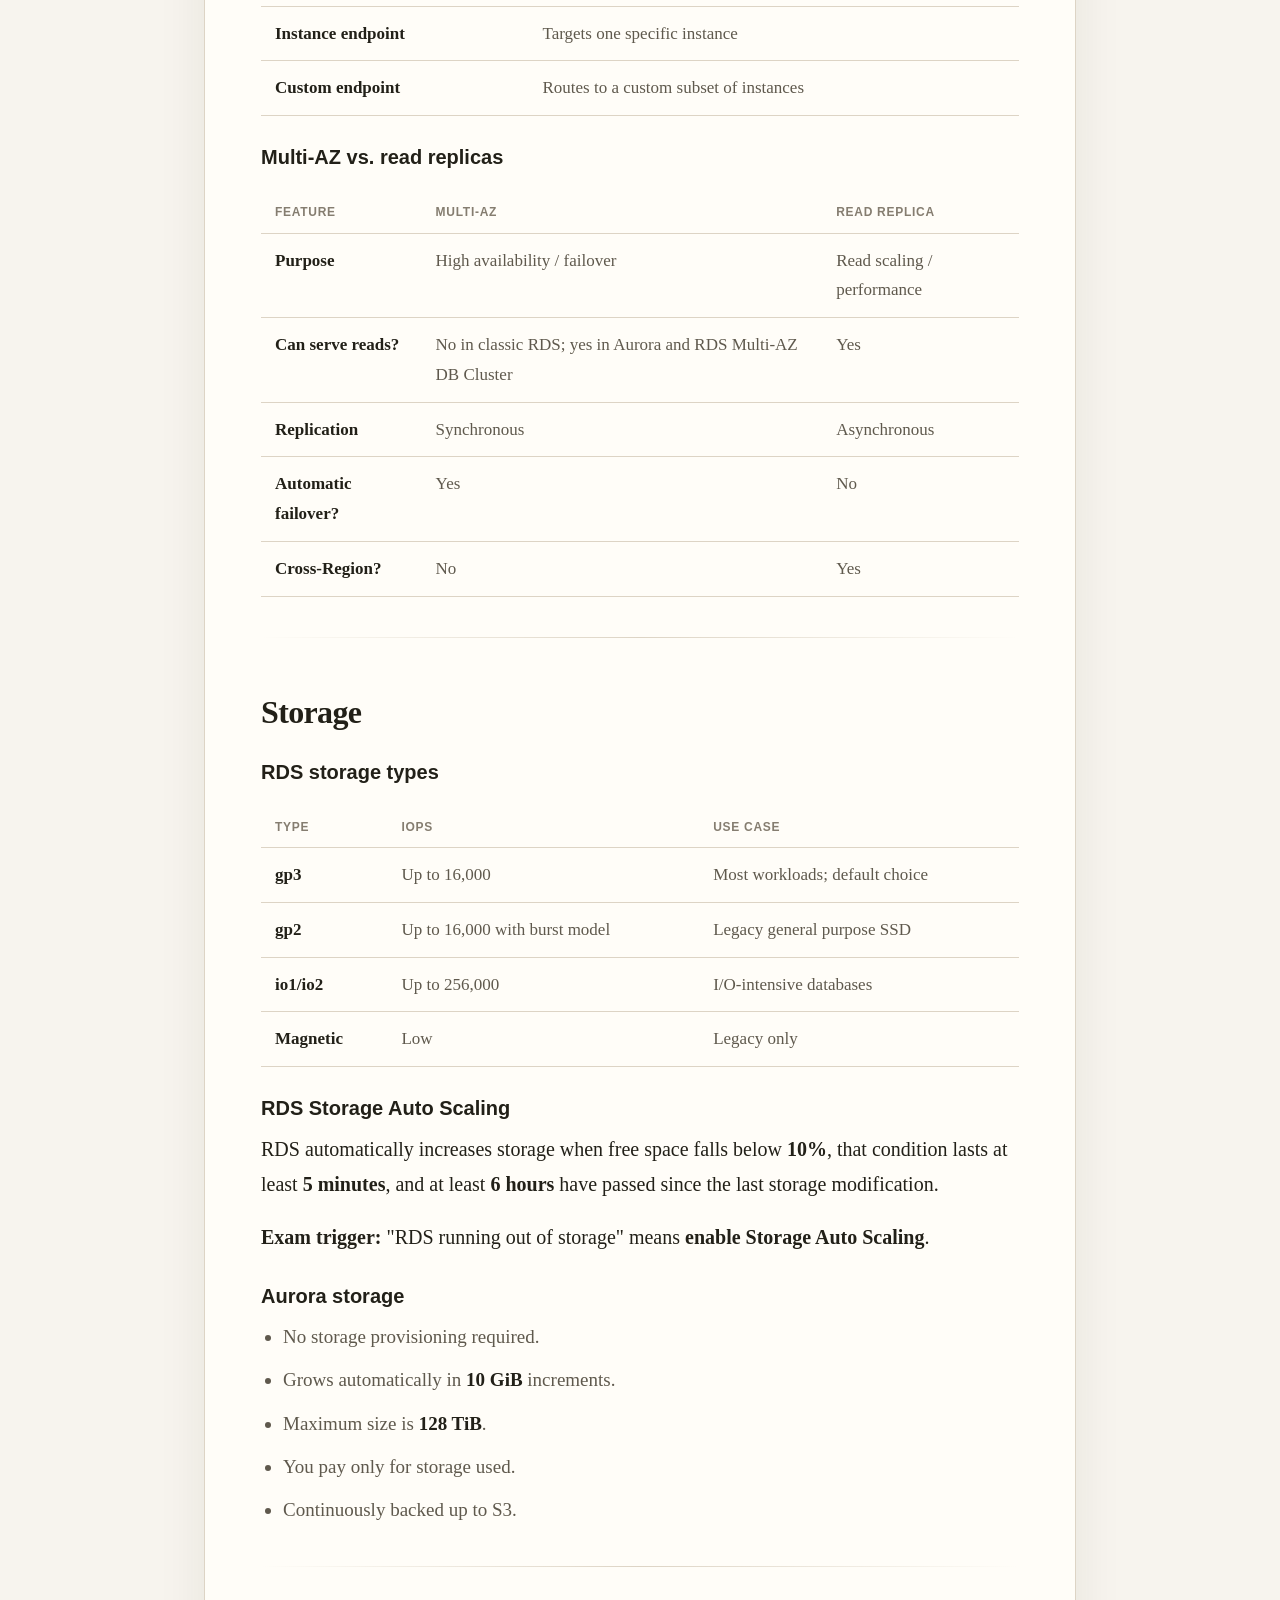
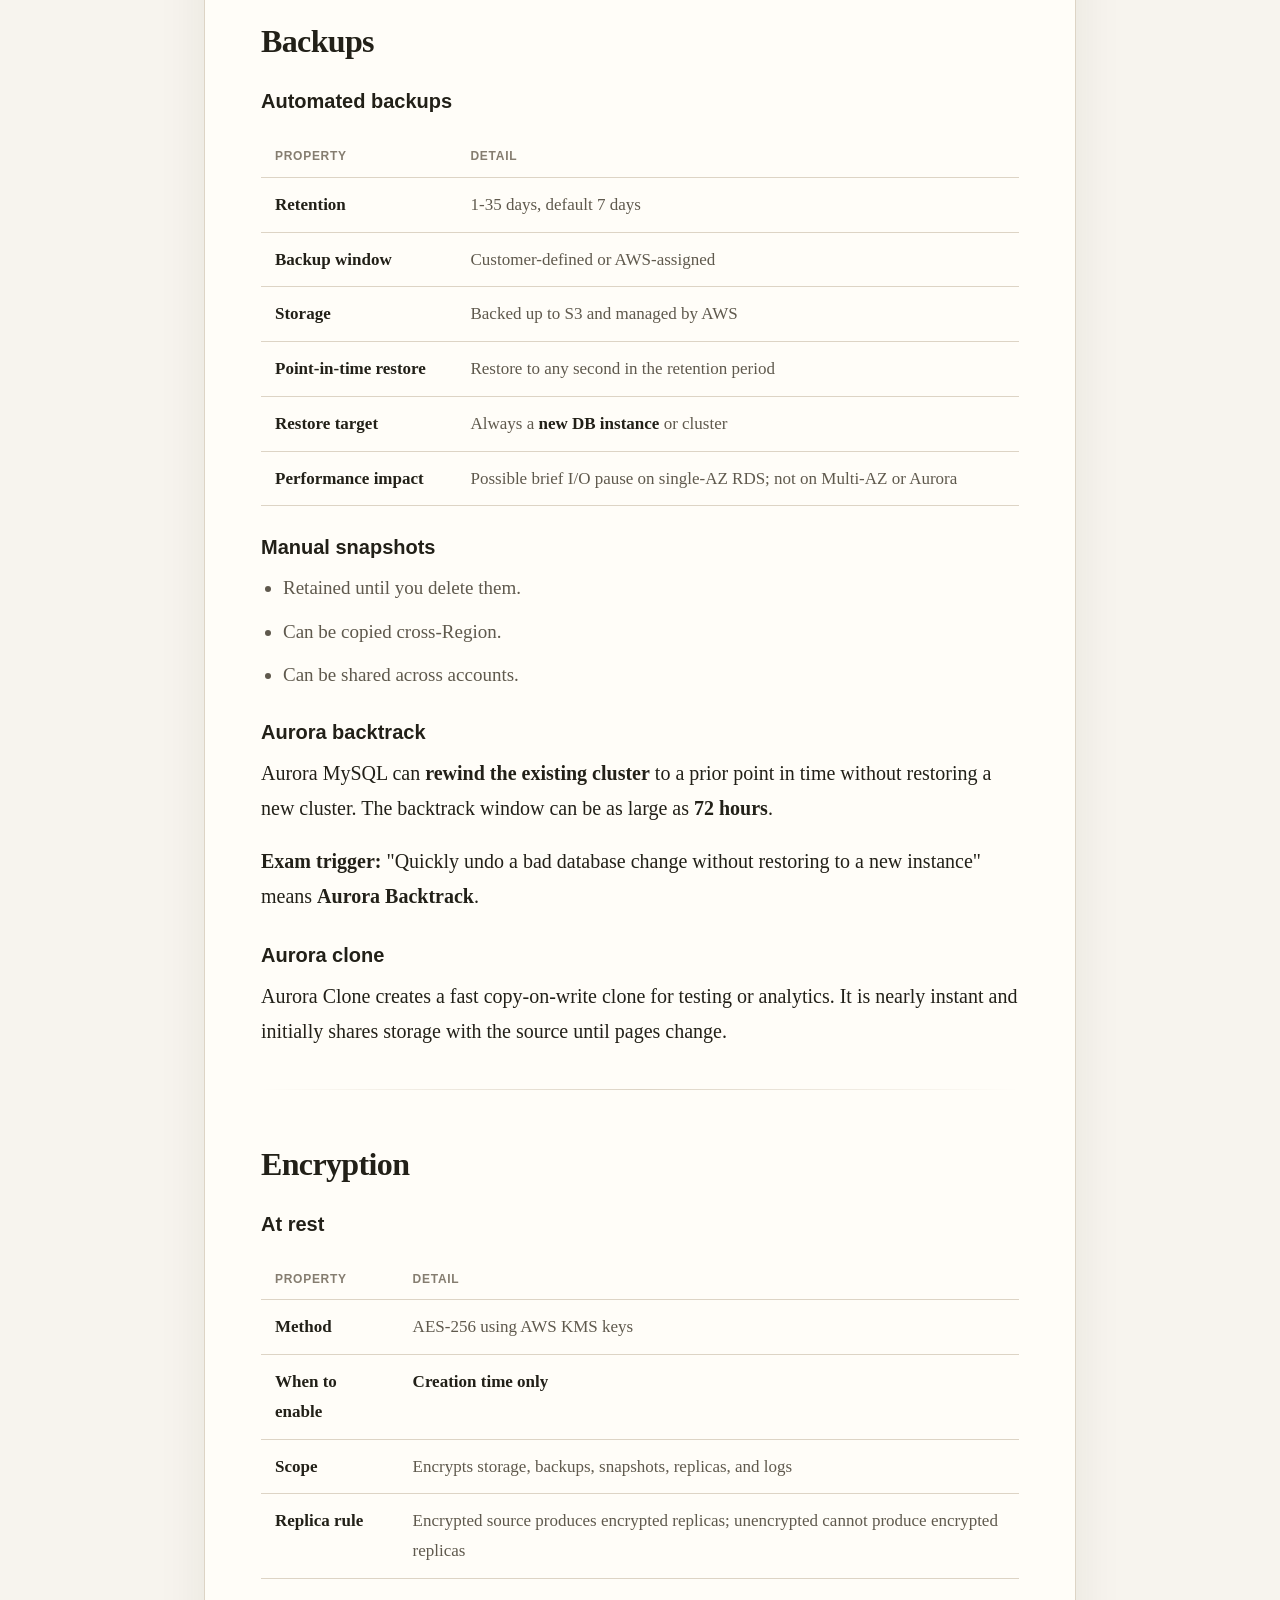
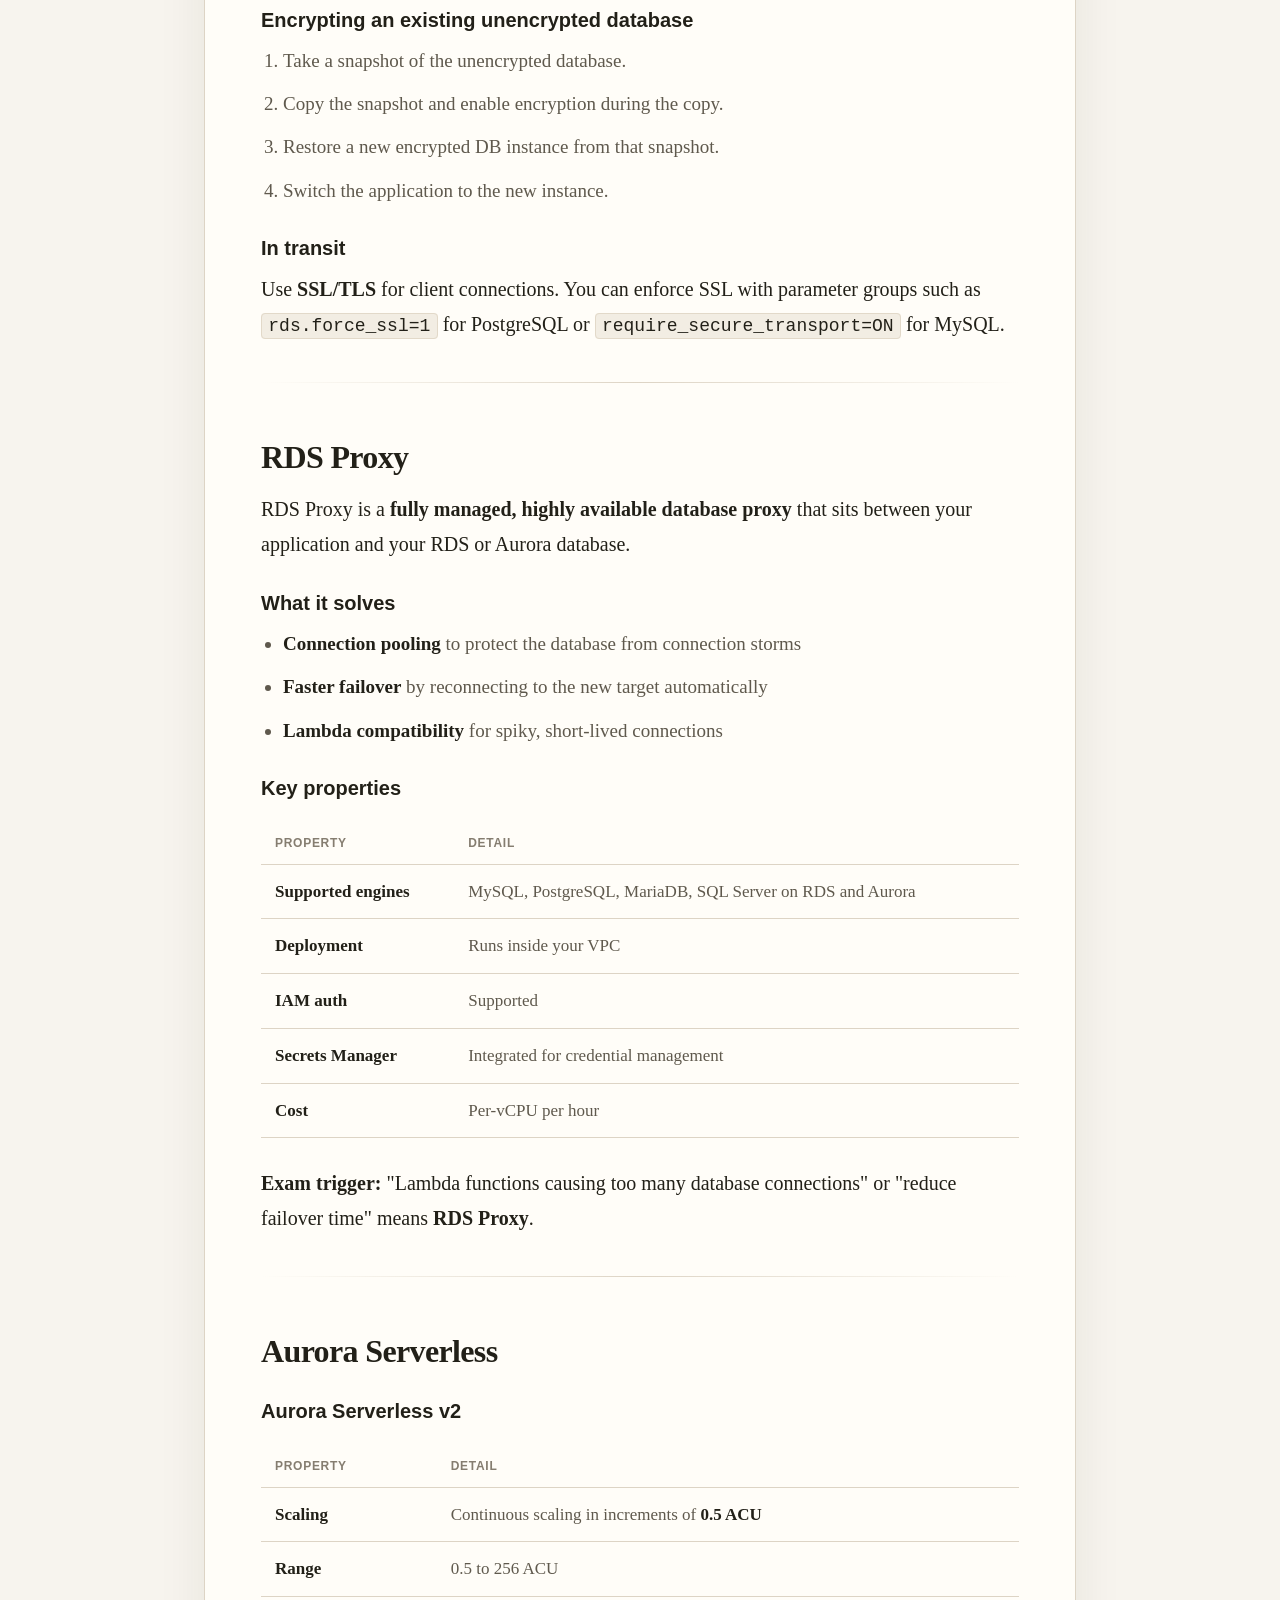
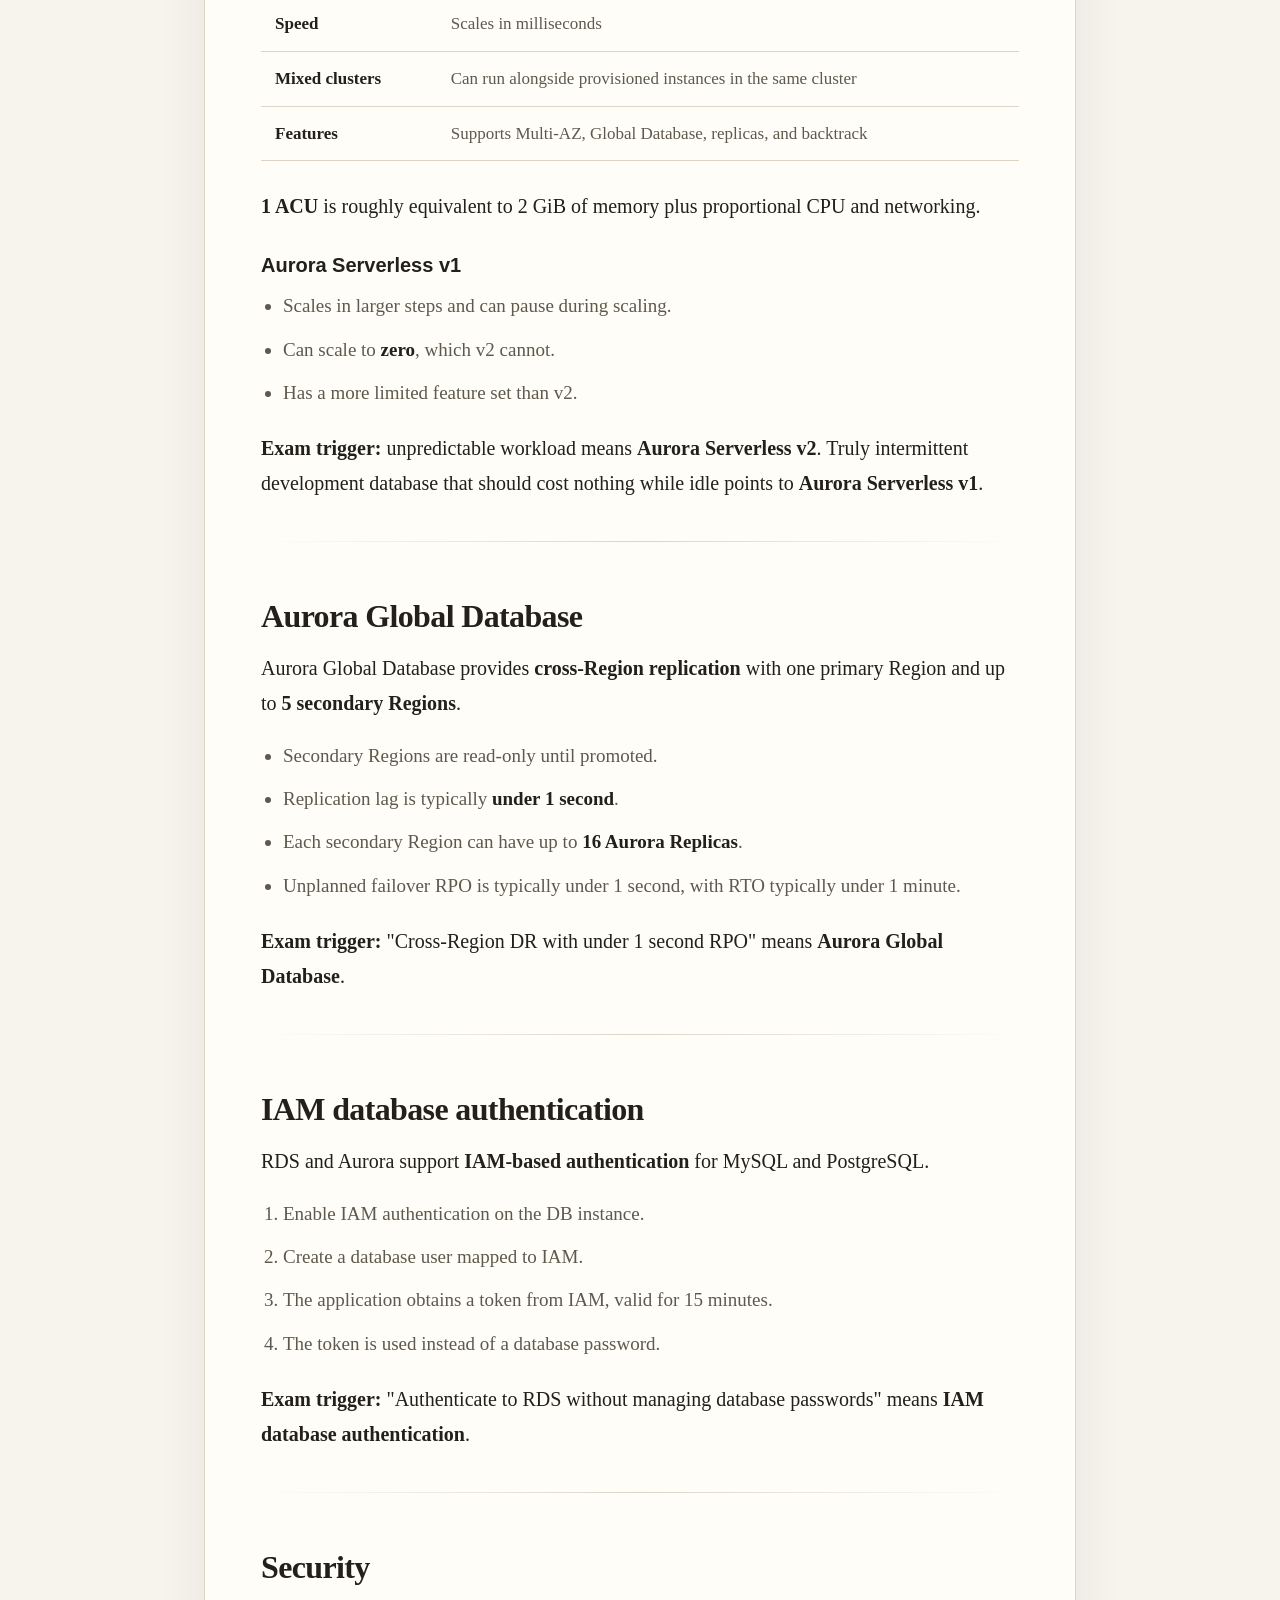
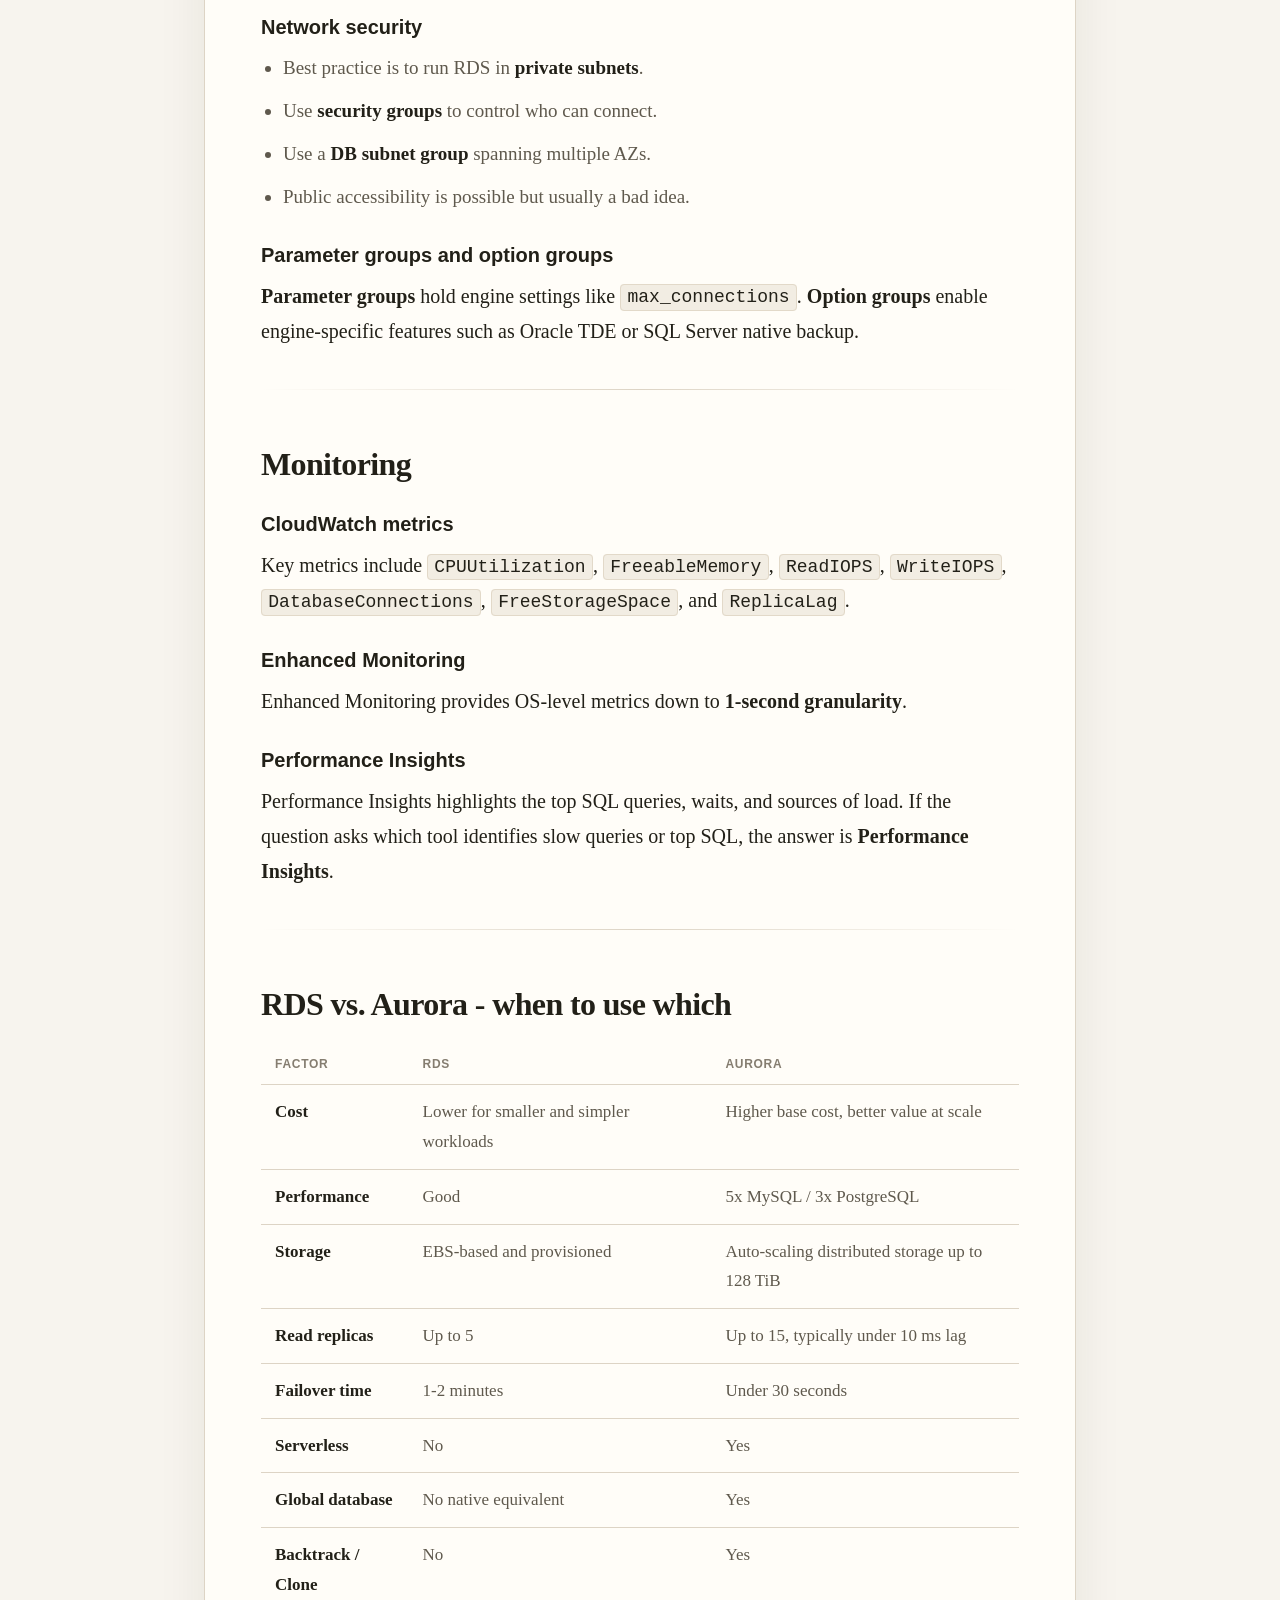
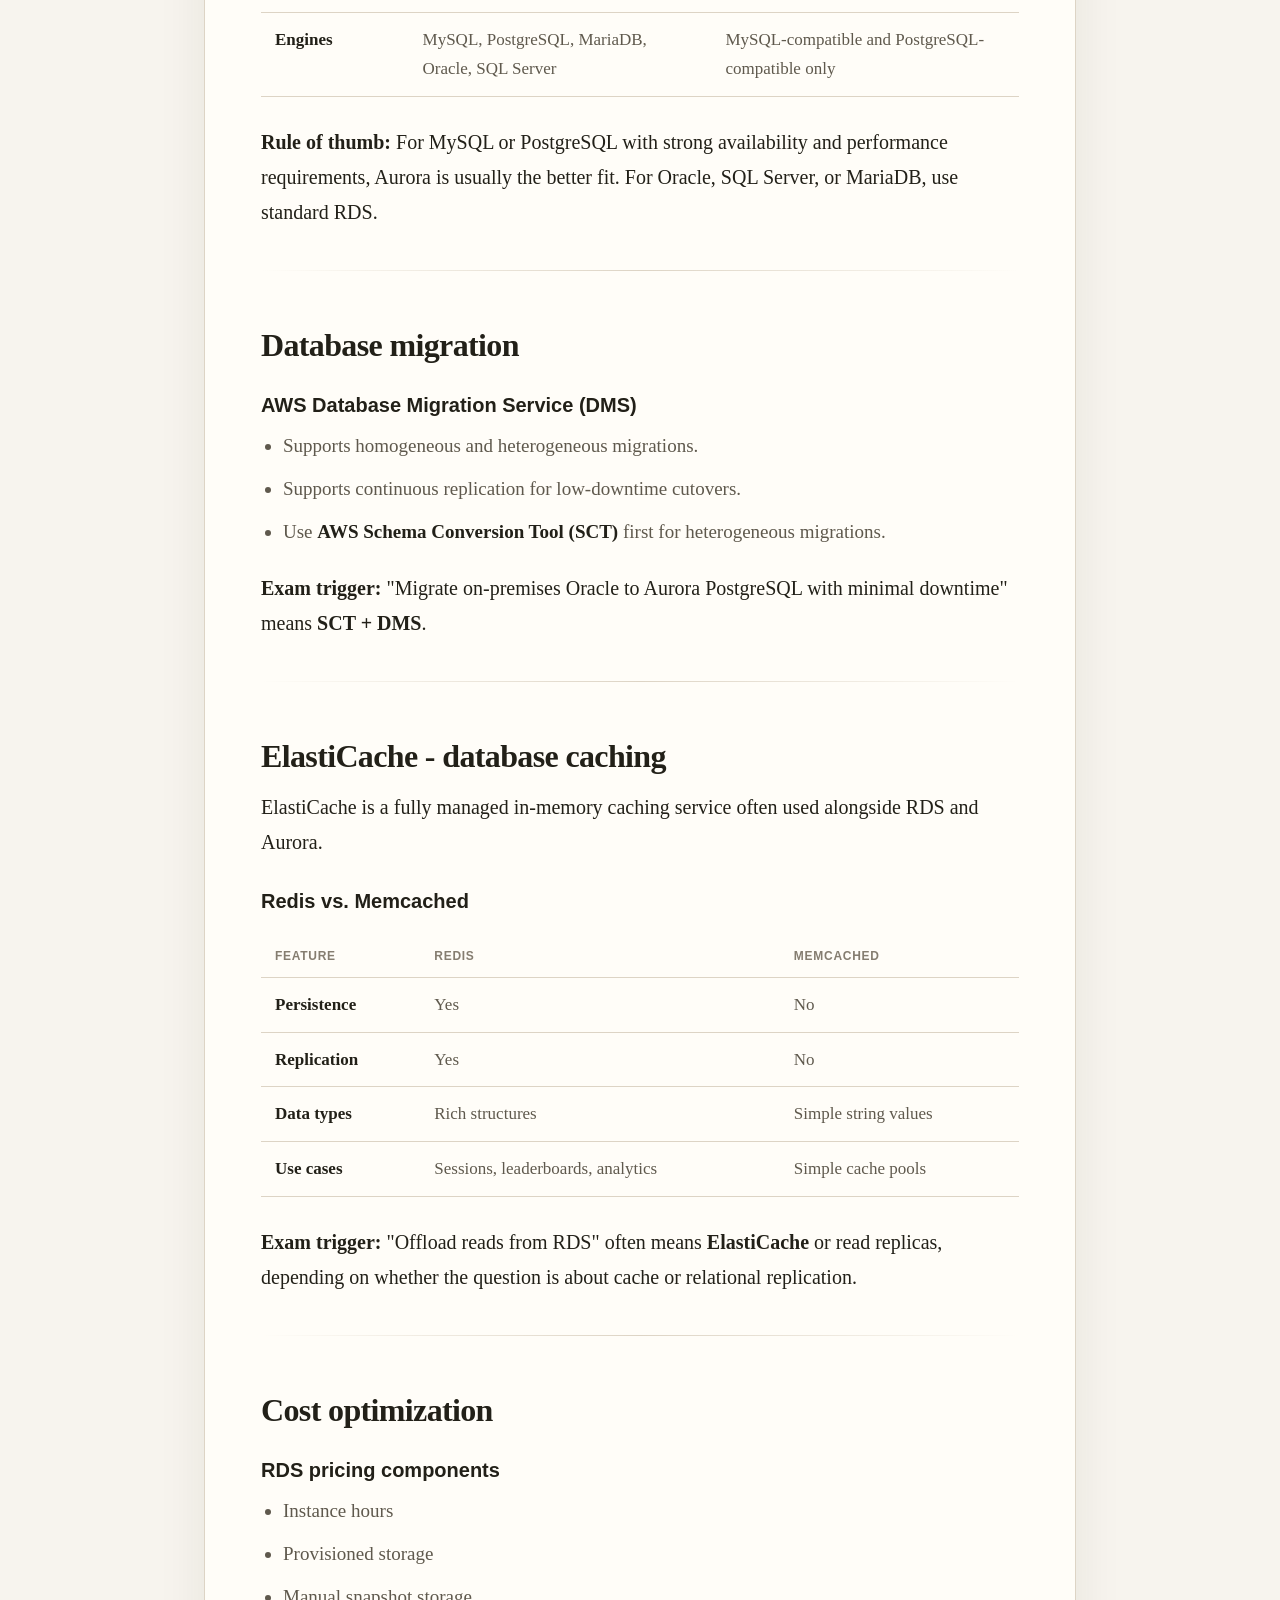
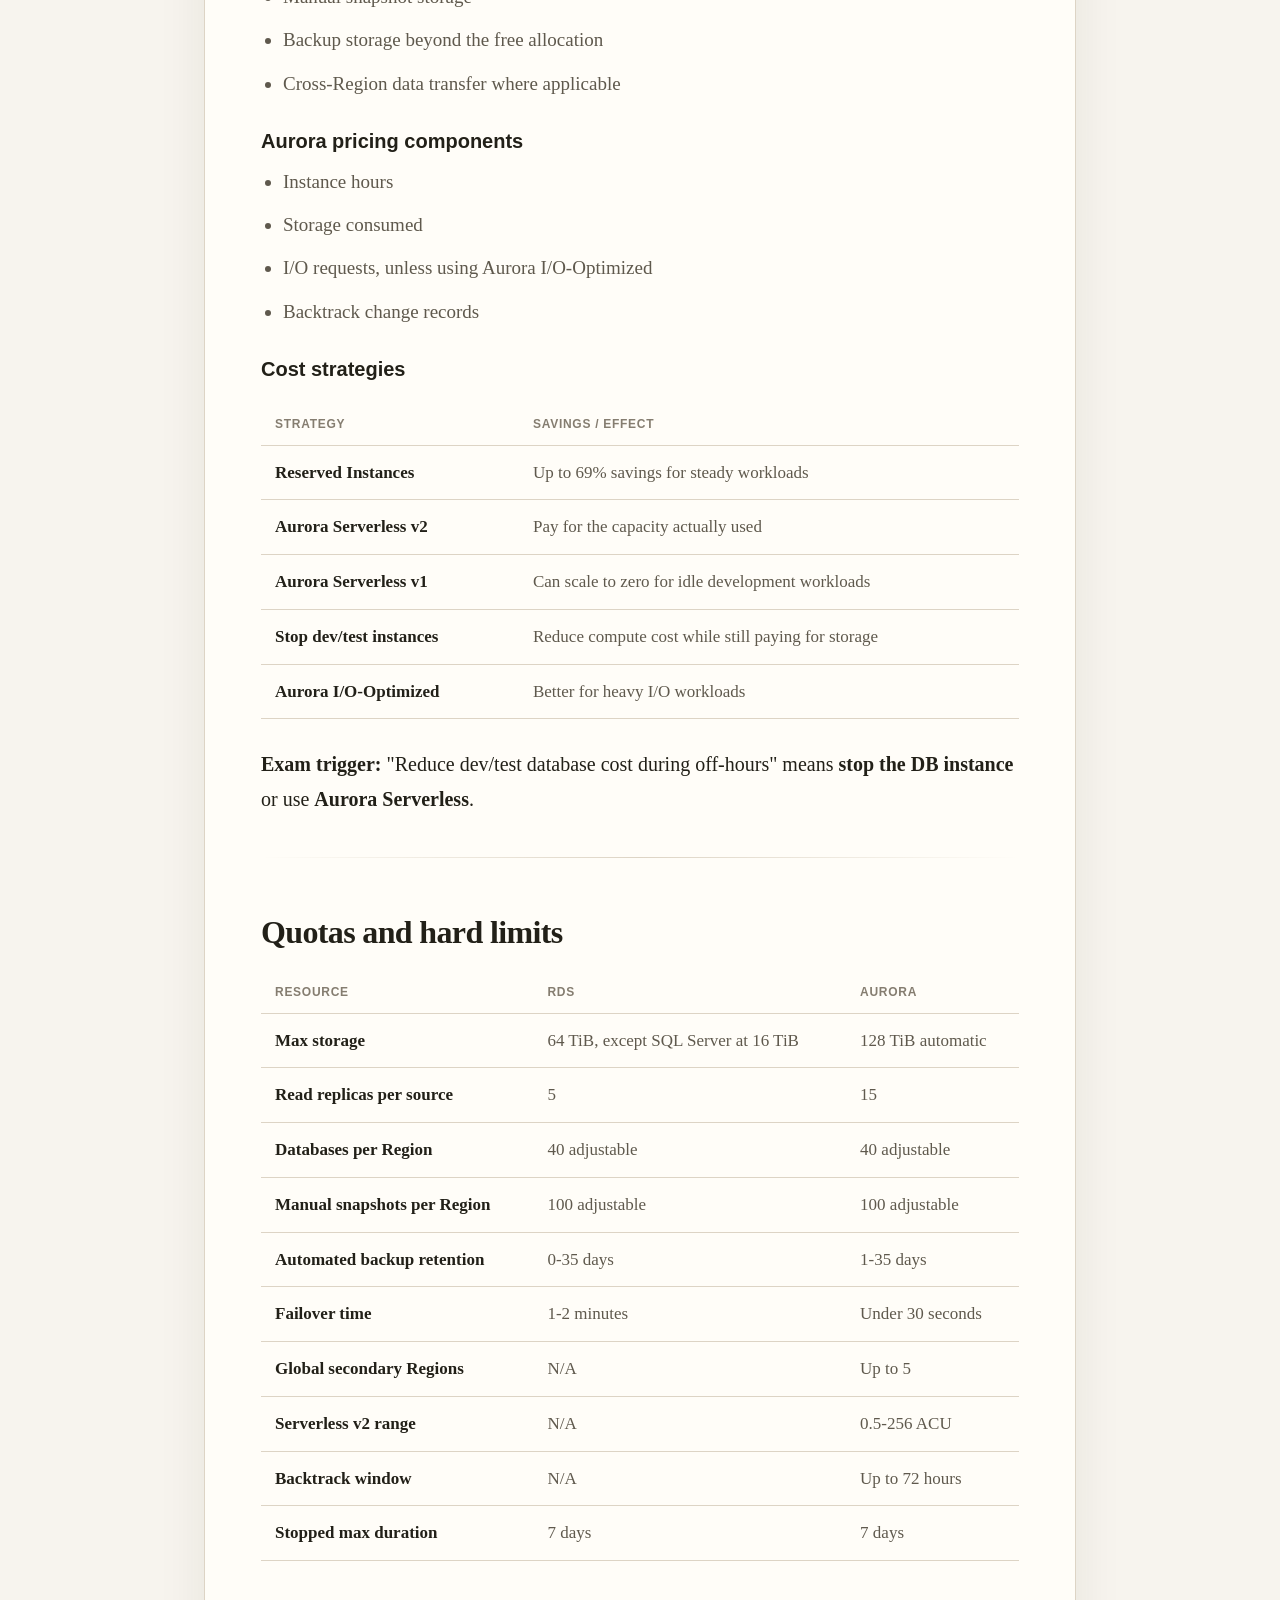
==== commit 6823894e: "Add VPC overview and cheat sheet pages" ====
--- a/aurora-and-rds.html
+++ b/aurora-and-rds.html
@@ -257,6 +257,8 @@
     <nav class="topnav" aria-label="Site sections">
       <a class="navlink" href="./index.html">IAM</a>
       <a class="navlink" href="./vpc.html">VPC</a>
+      <a class="navlink" href="./vpc-overview.html">VPC Overview</a>
+      <a class="navlink" href="./vpc-cheat-sheet.html">VPC Cheat Sheet</a>
       <a class="navlink" href="./s3.html">S3</a>
       <a class="navlink" href="./ec2-and-ebs.html">EC2 and EBS and ELB</a>
       <a class="navlink" href="./efs.html">EFS</a>
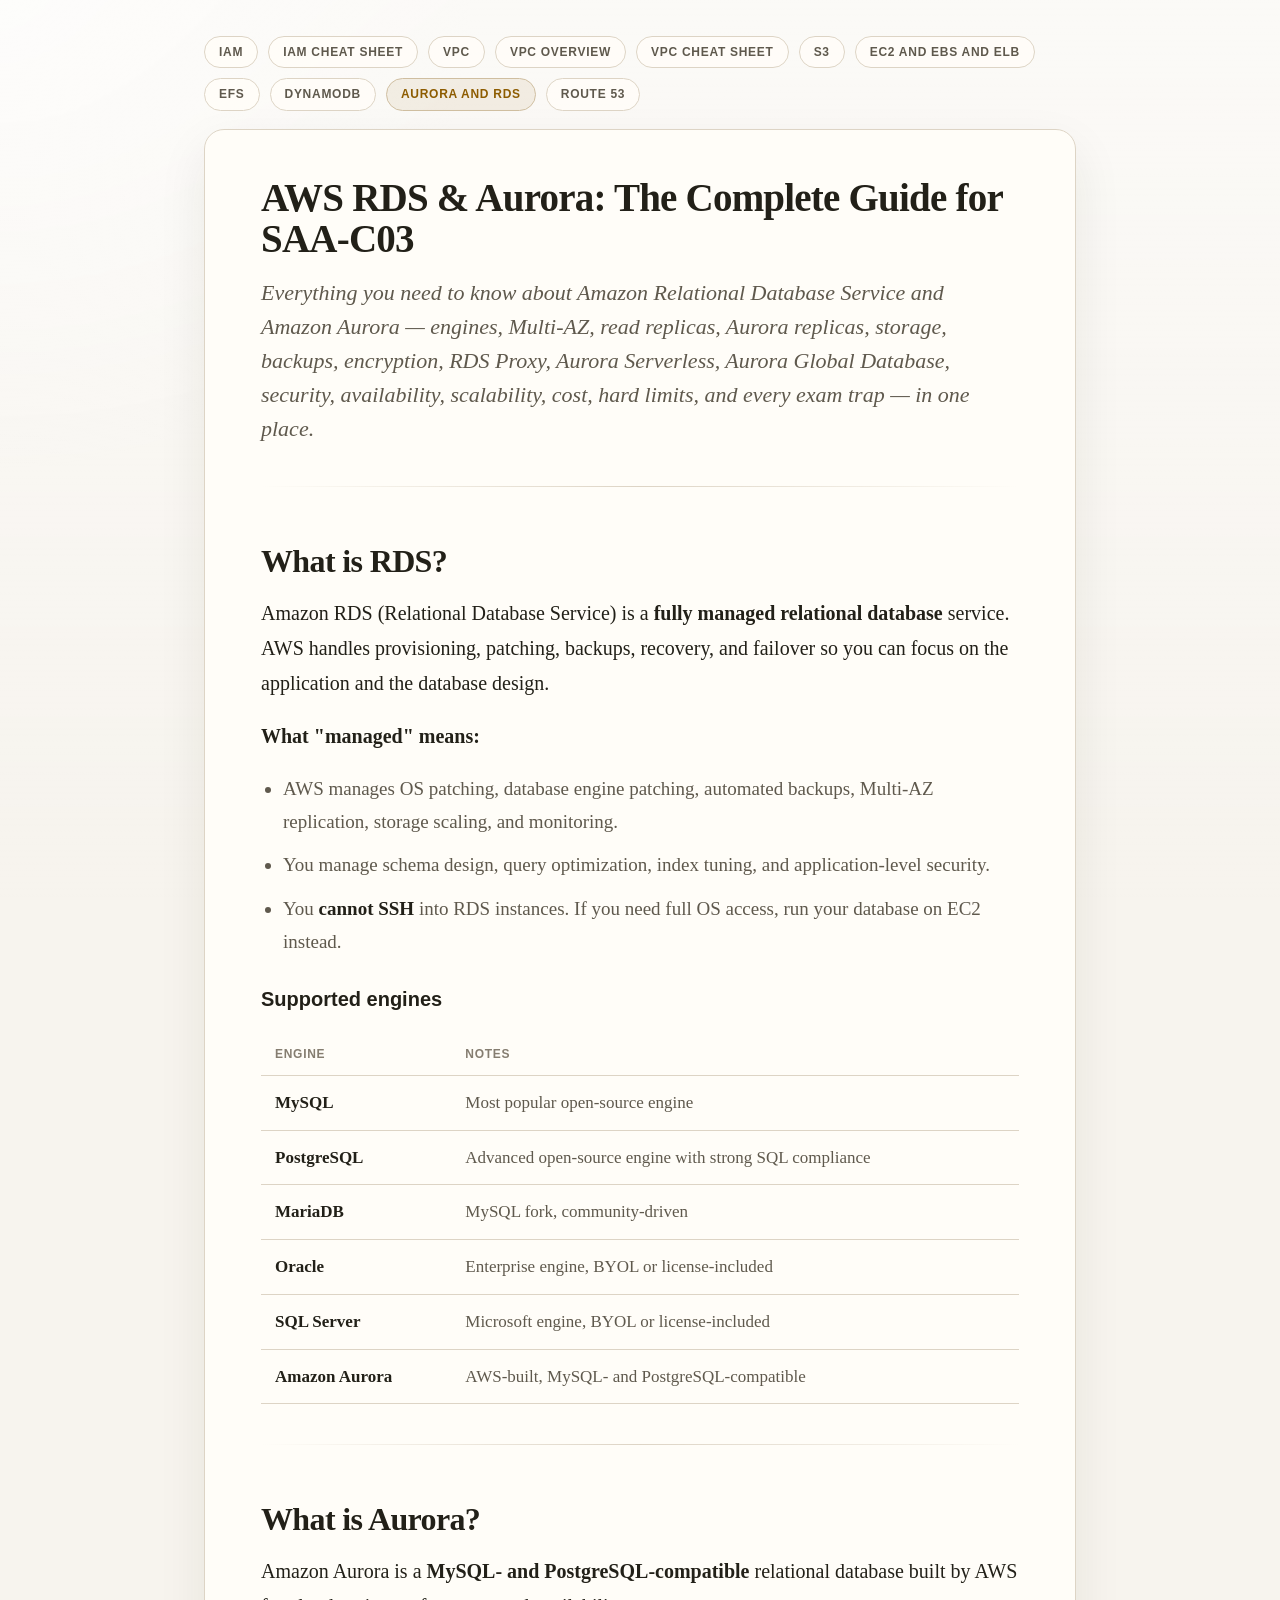
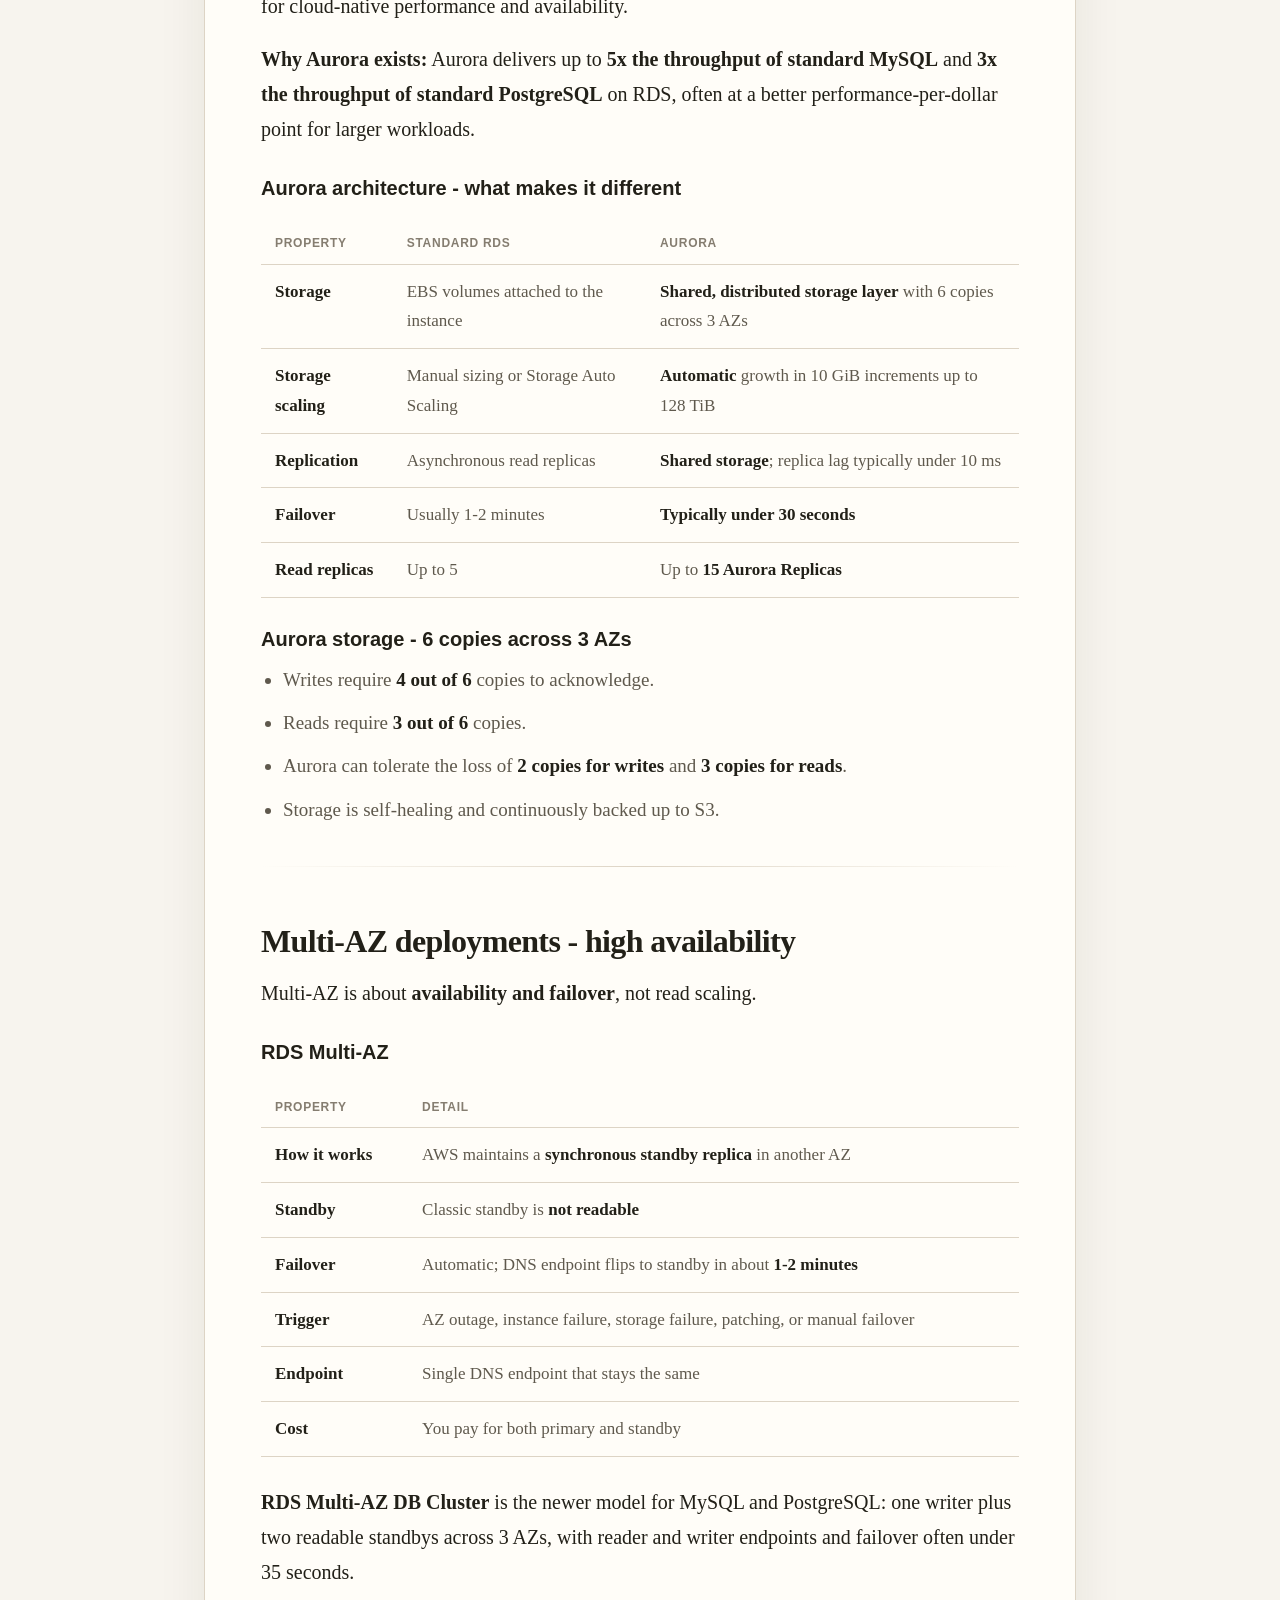
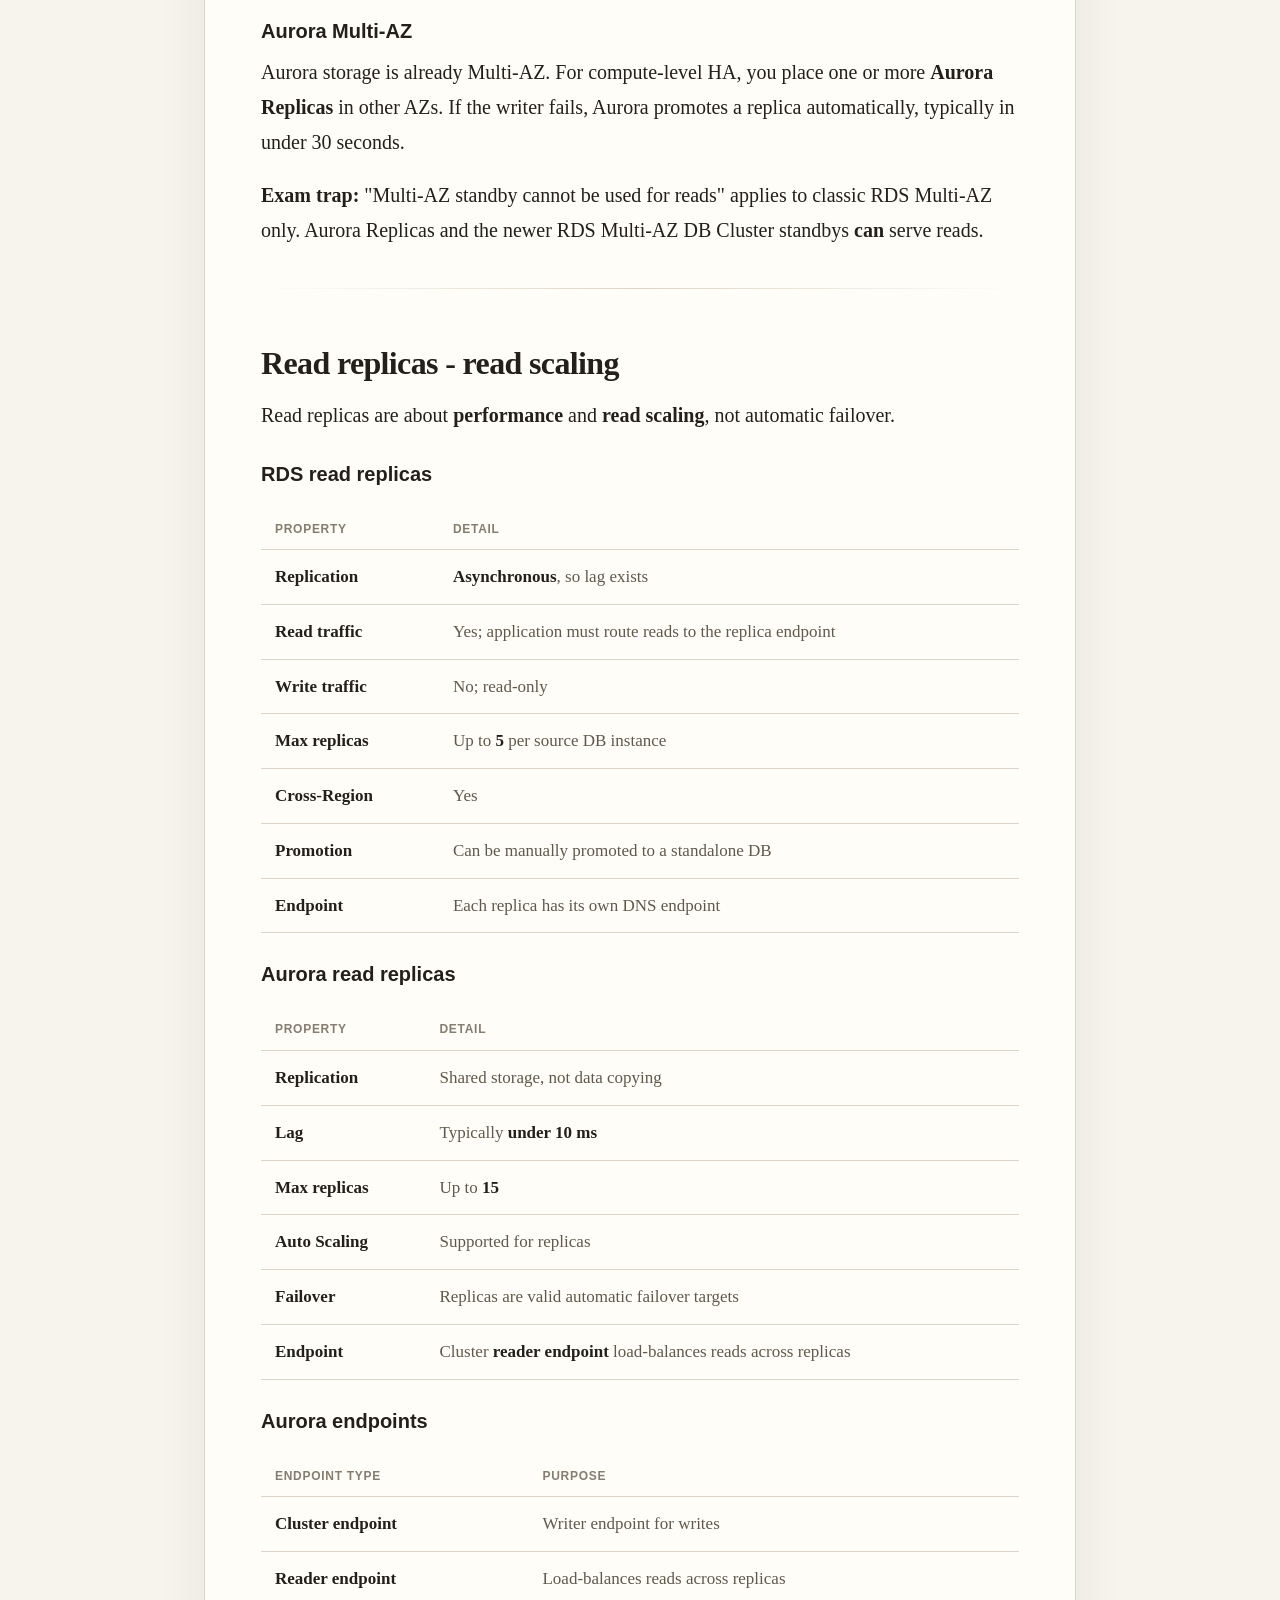
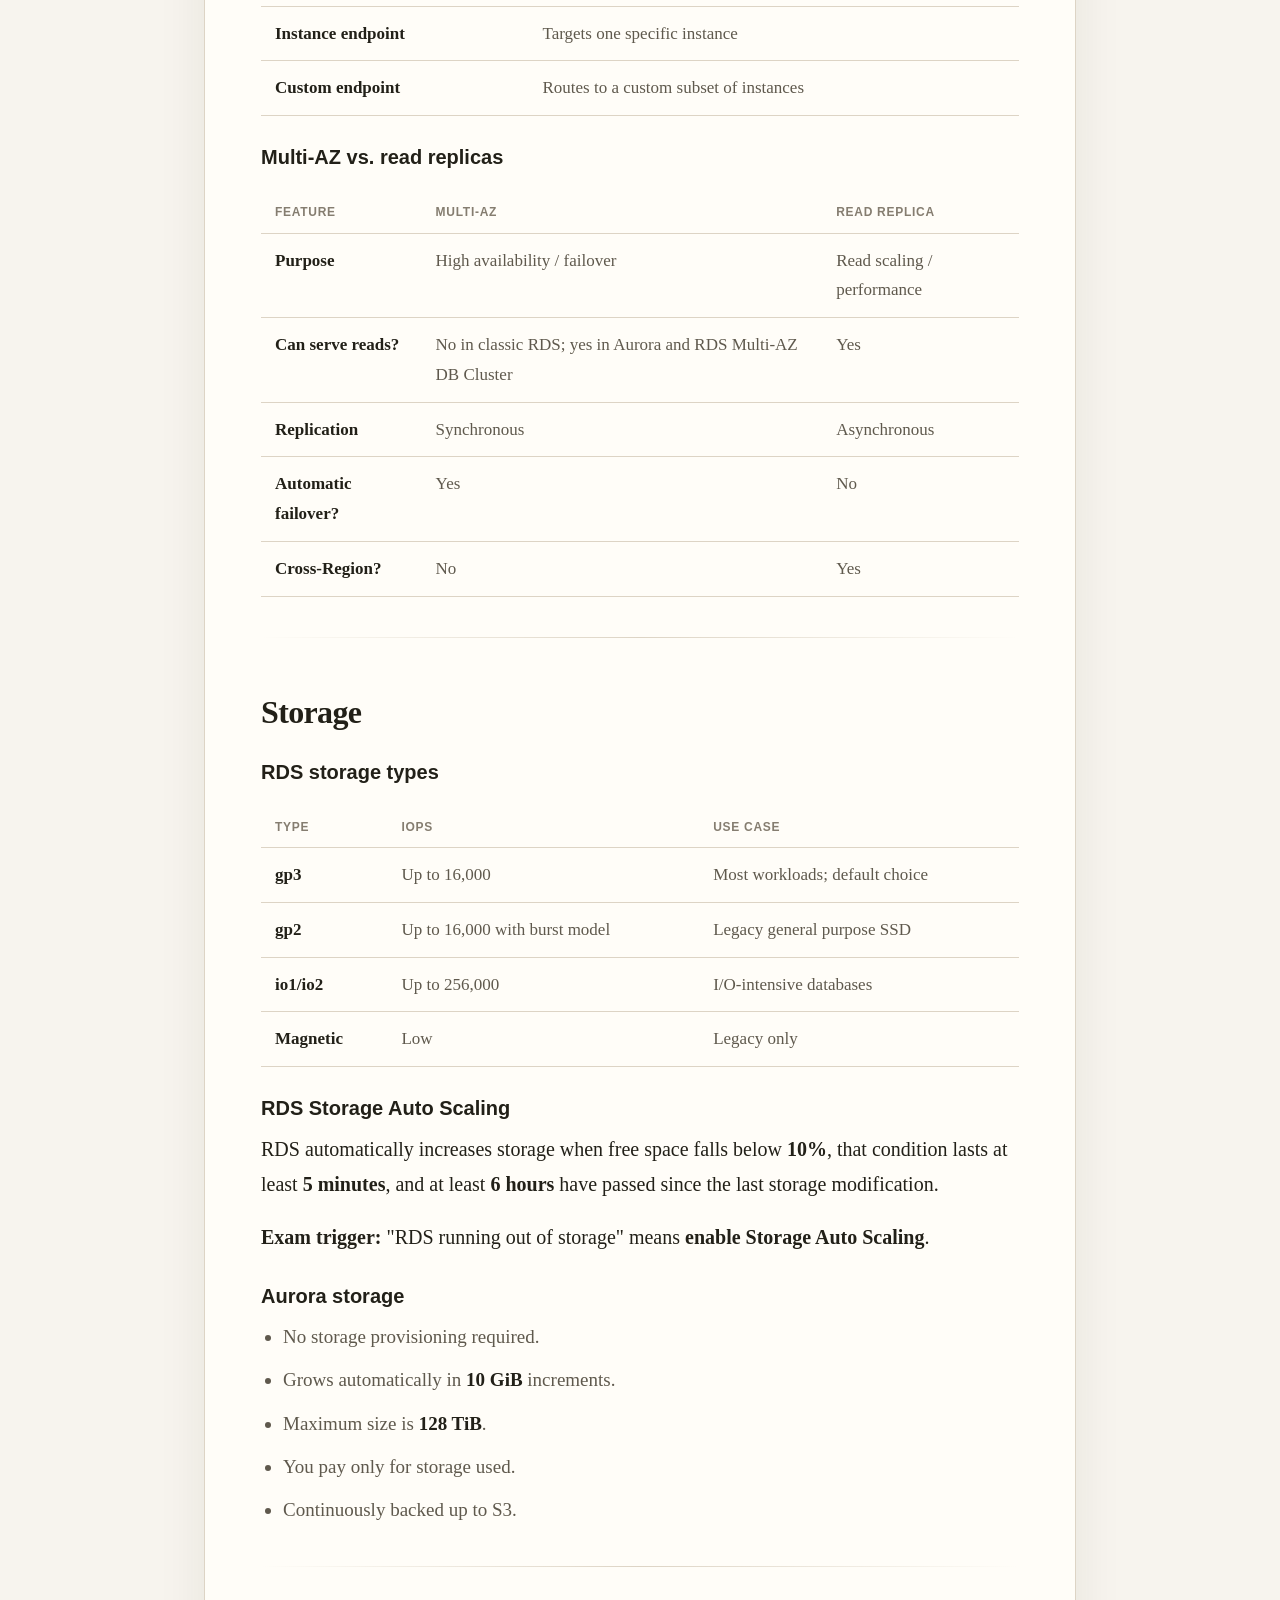
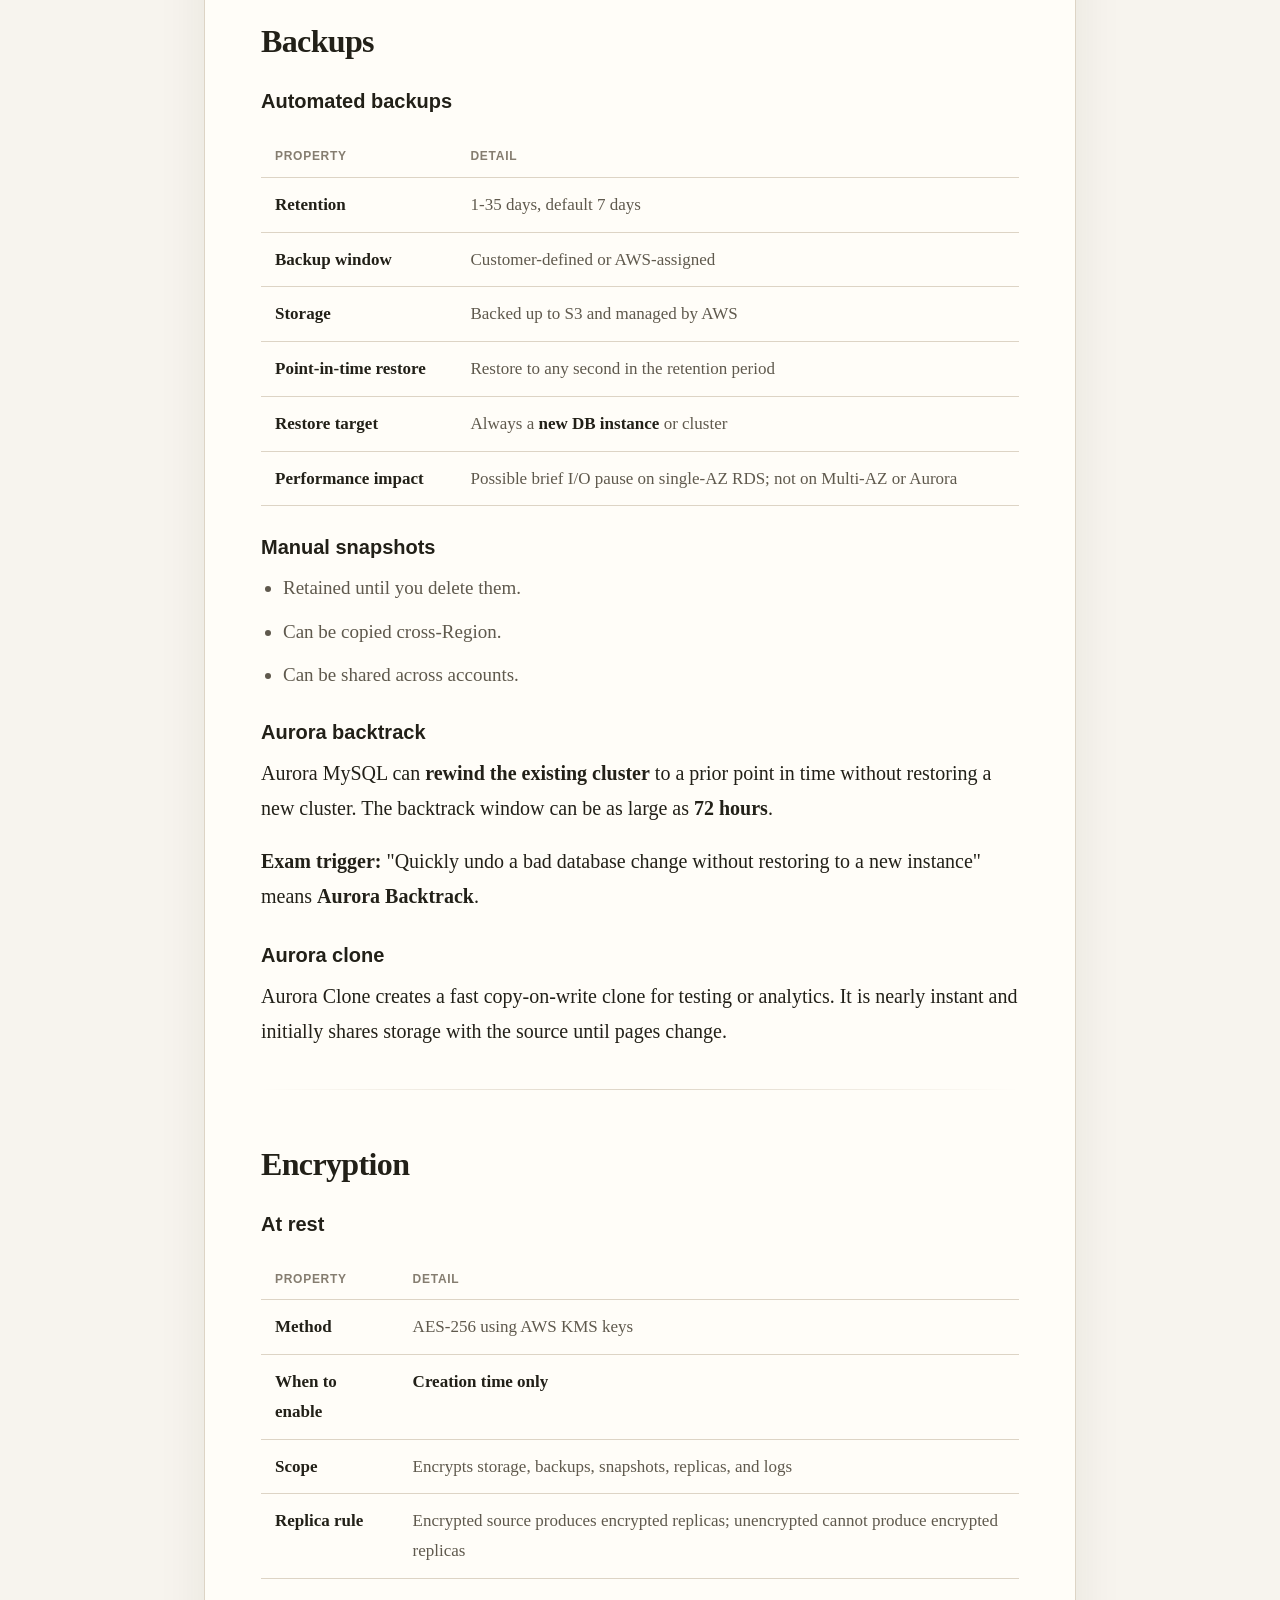
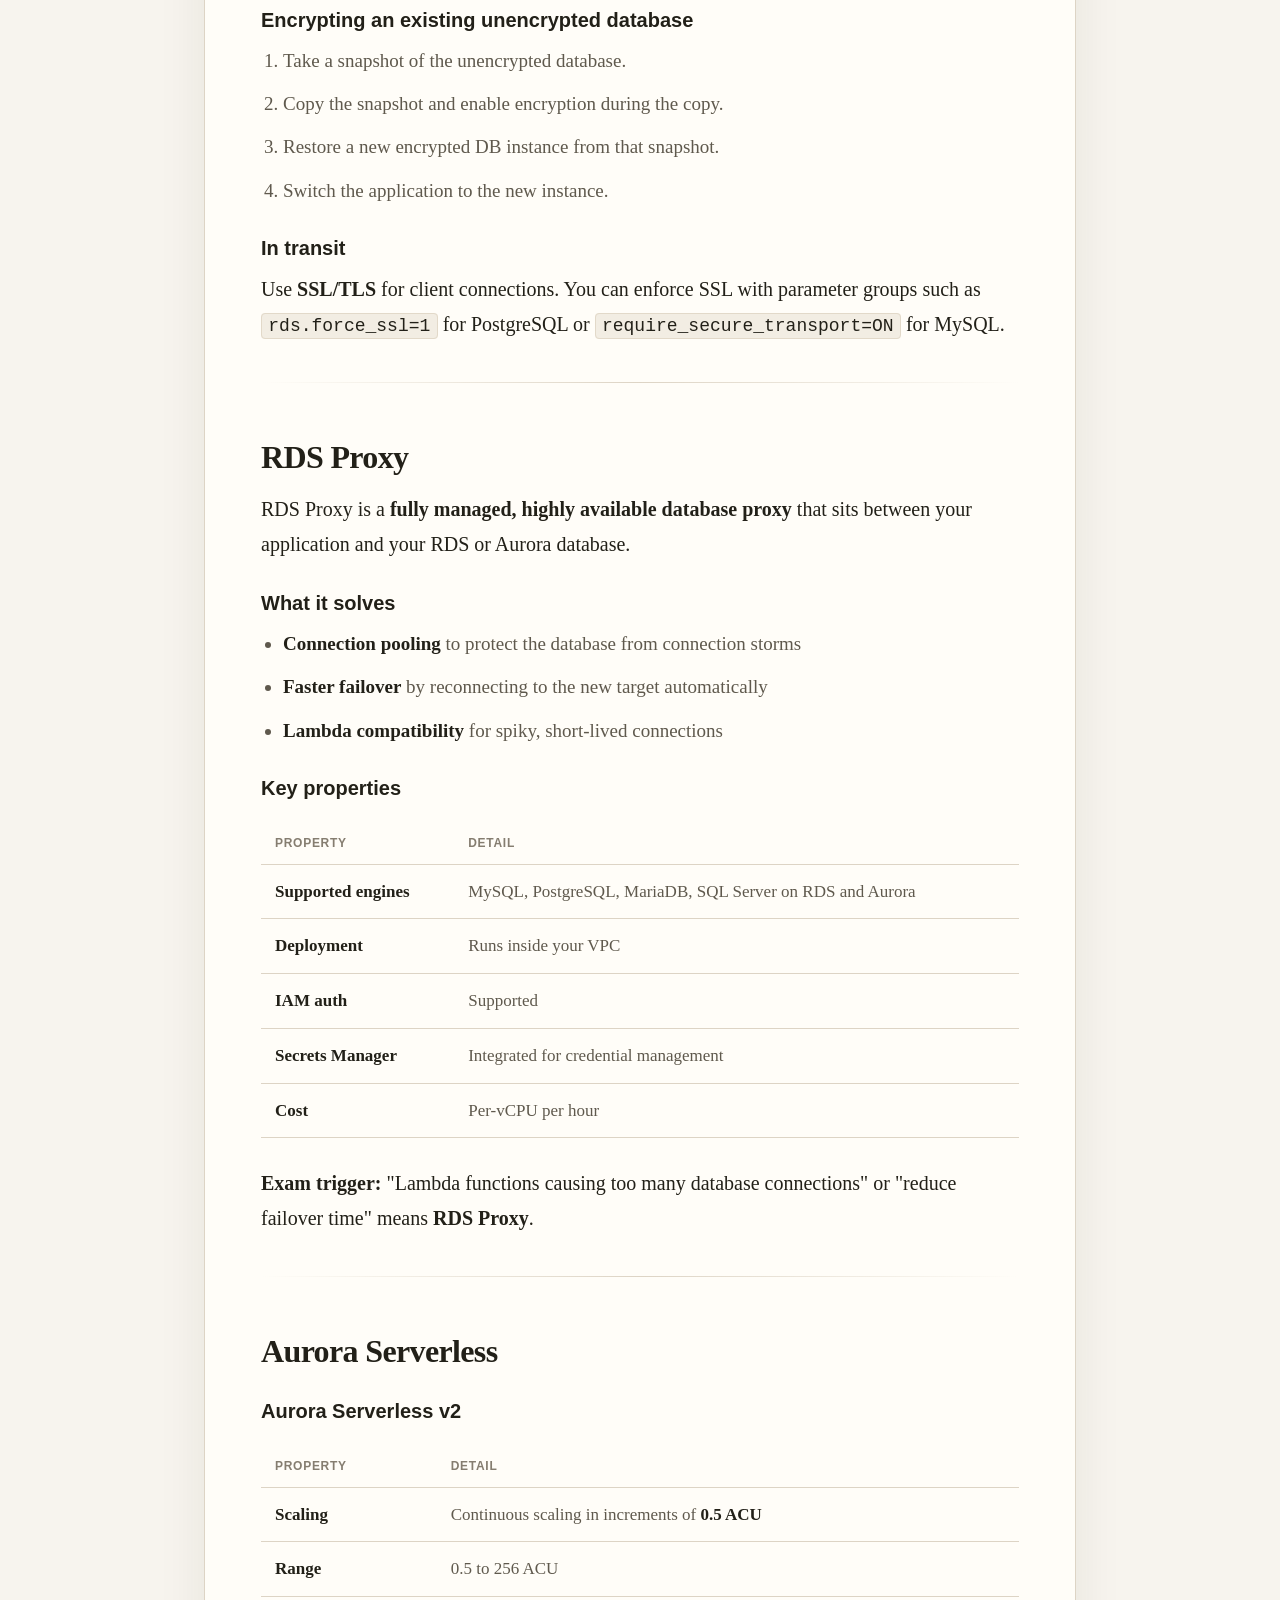
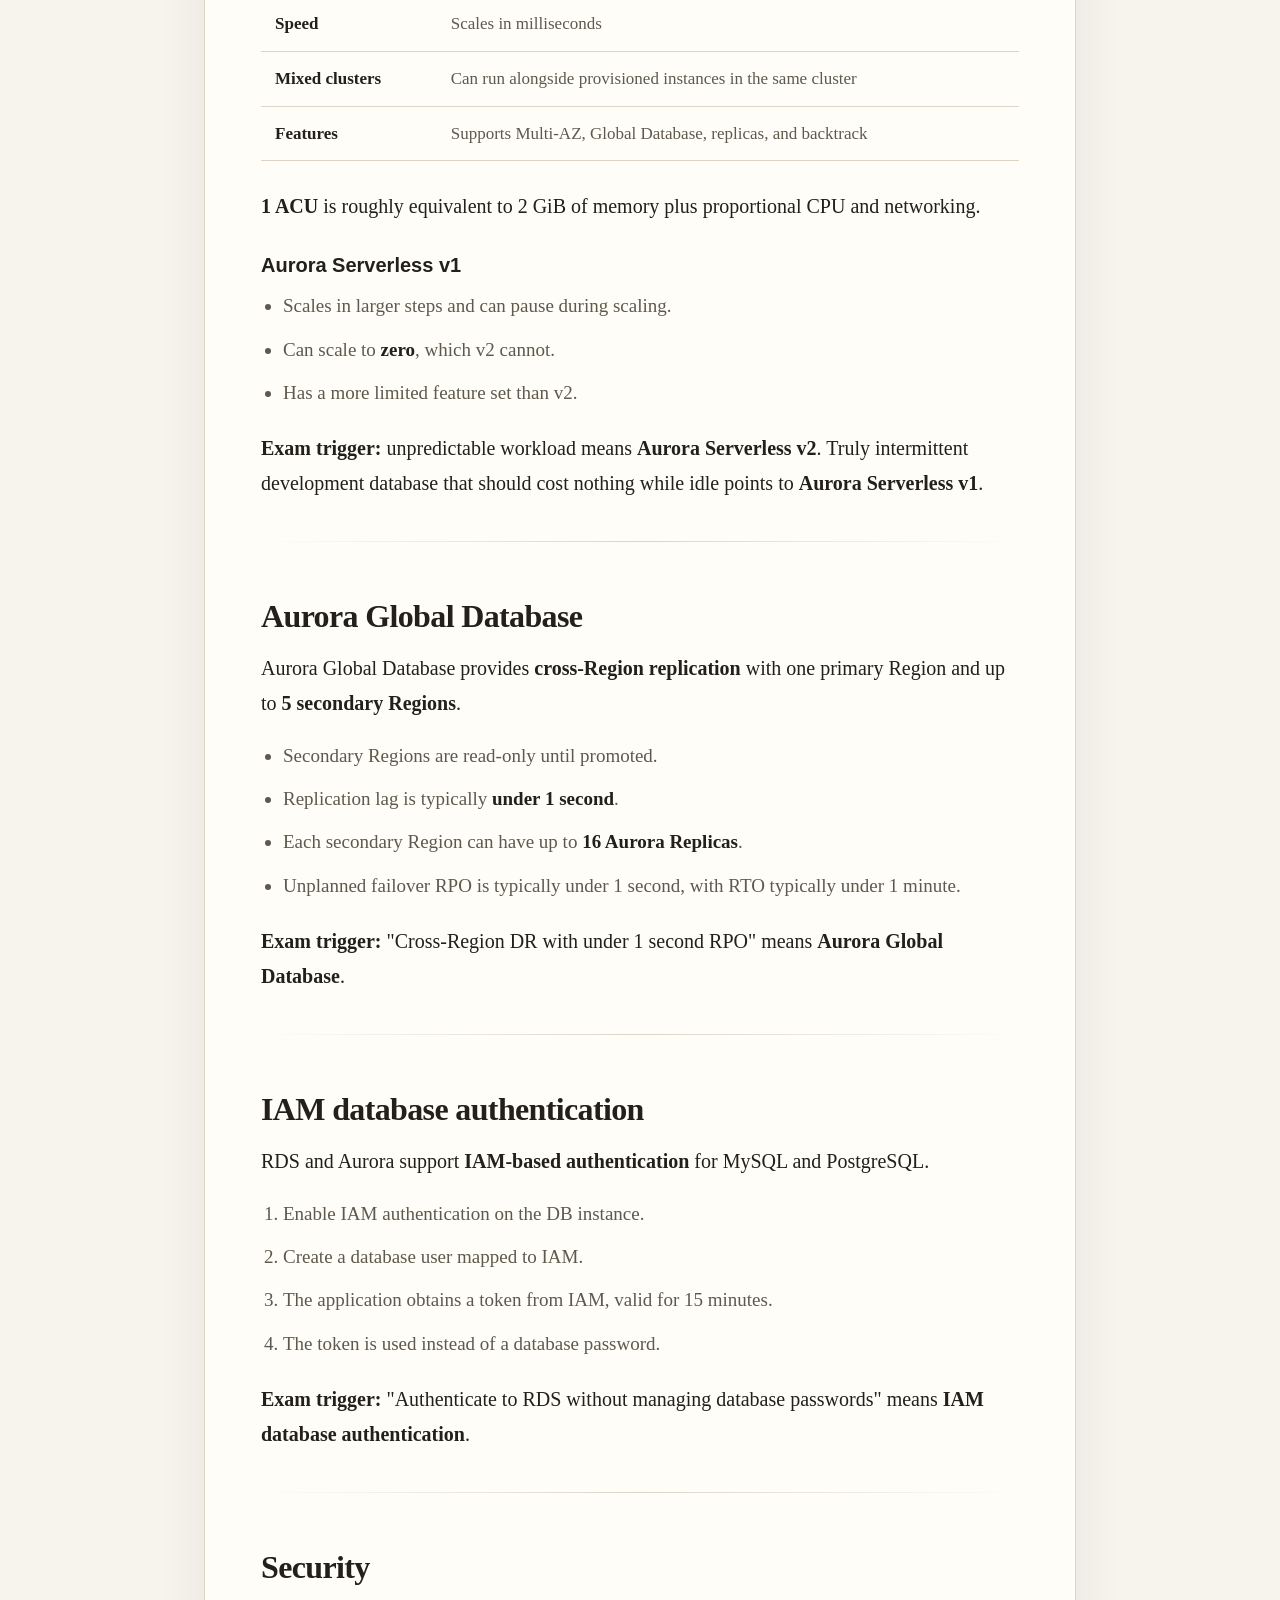
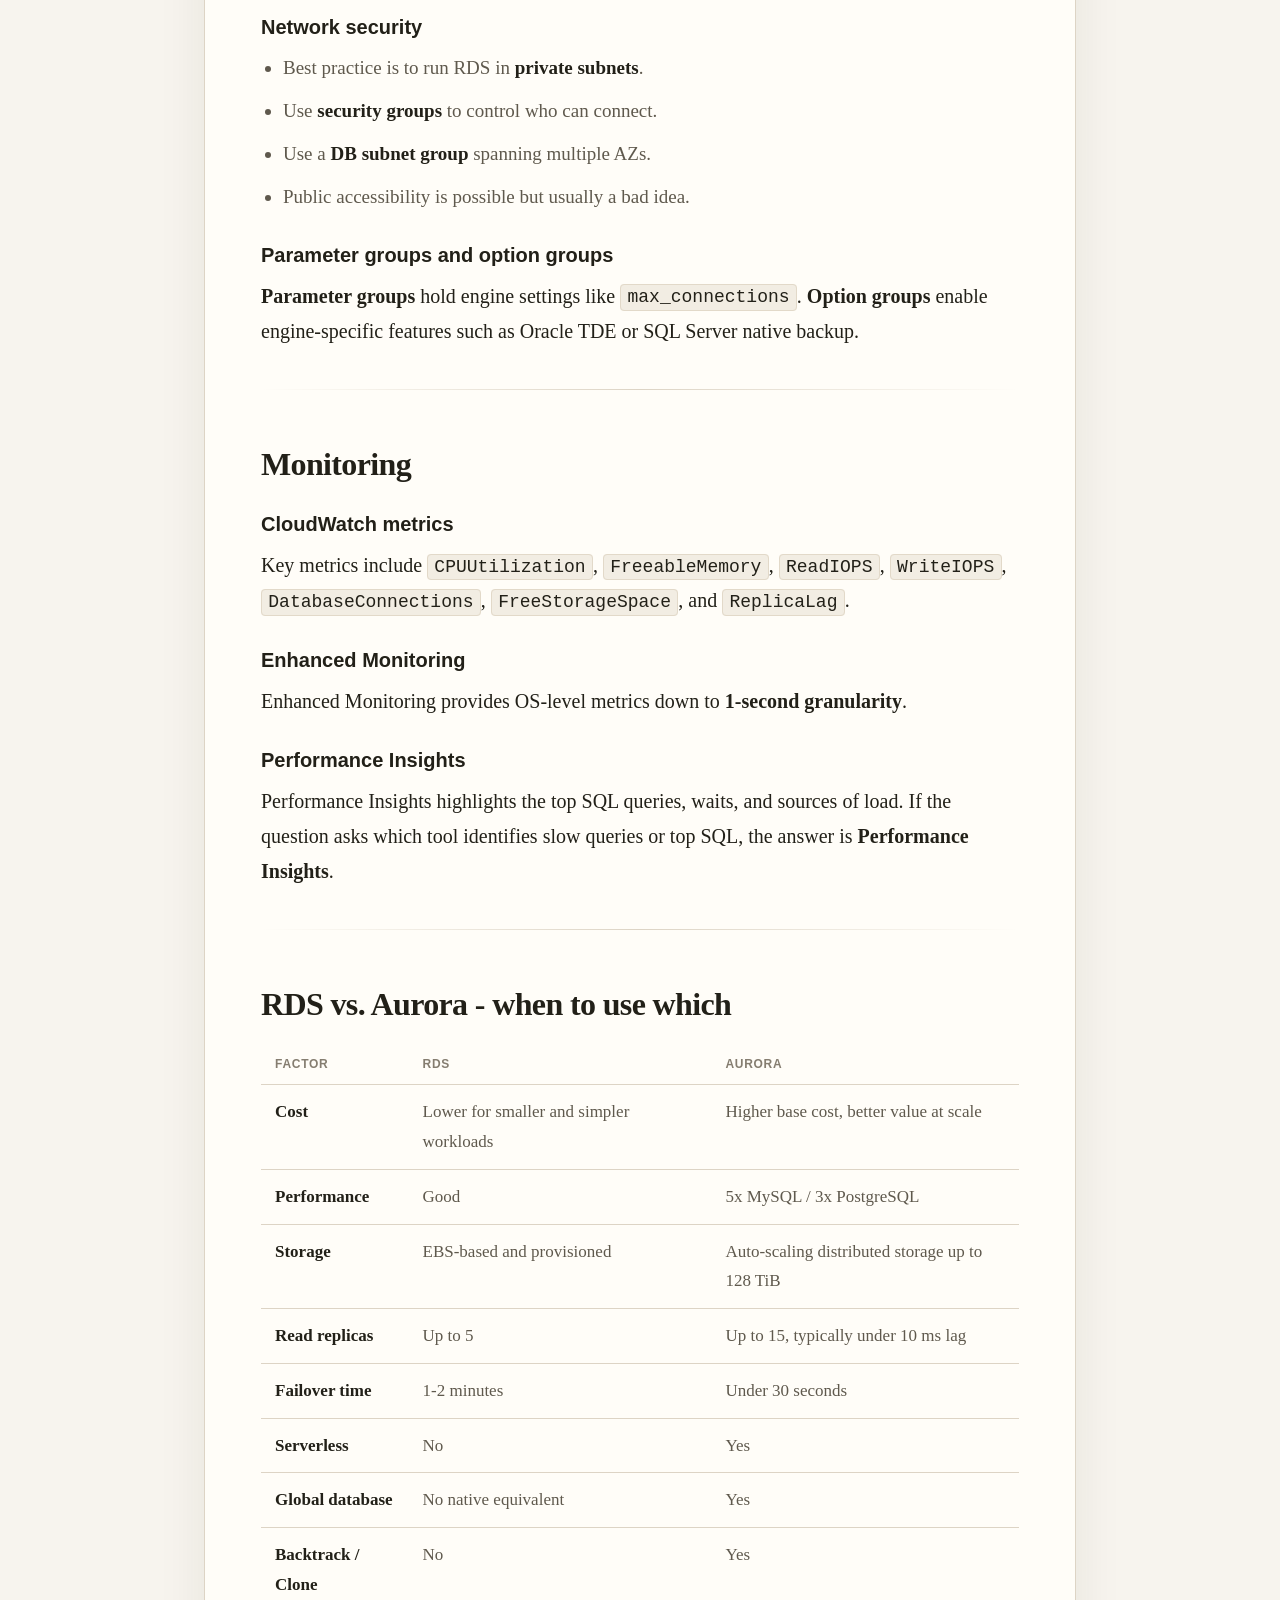
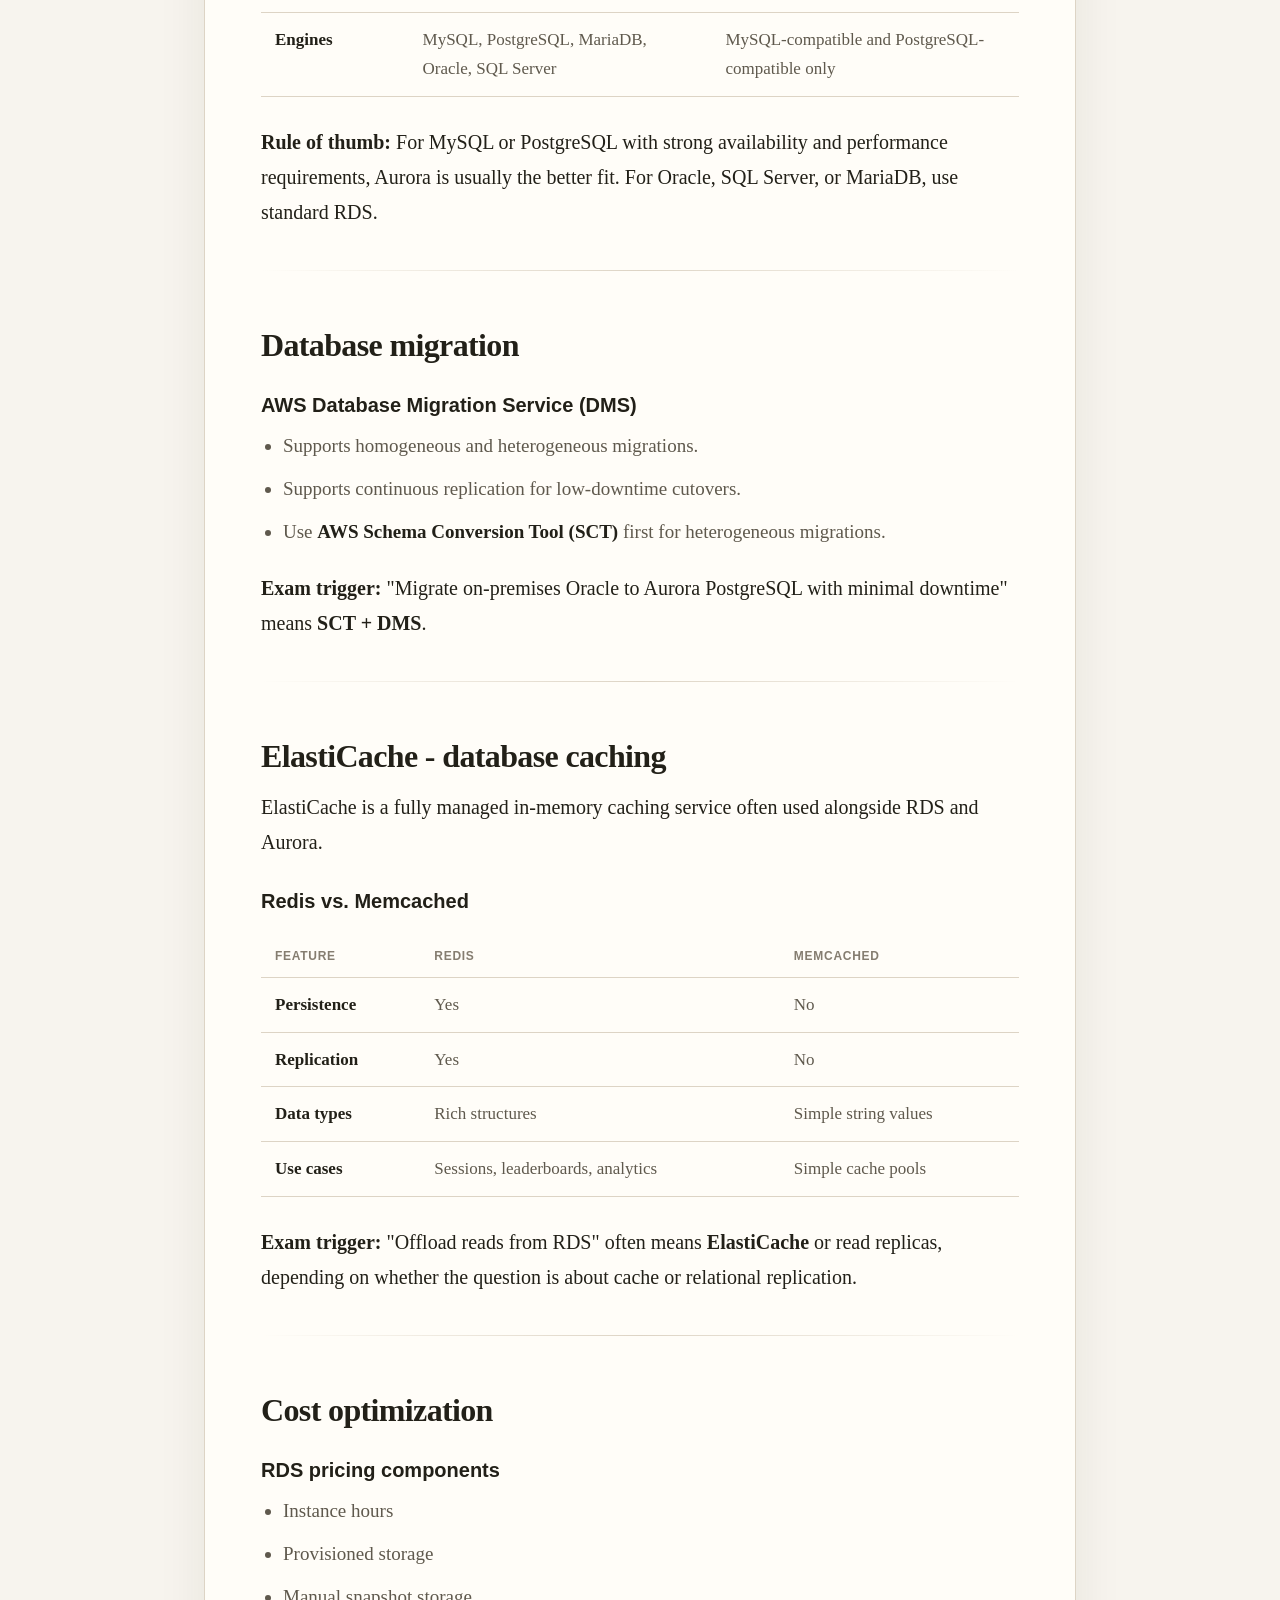
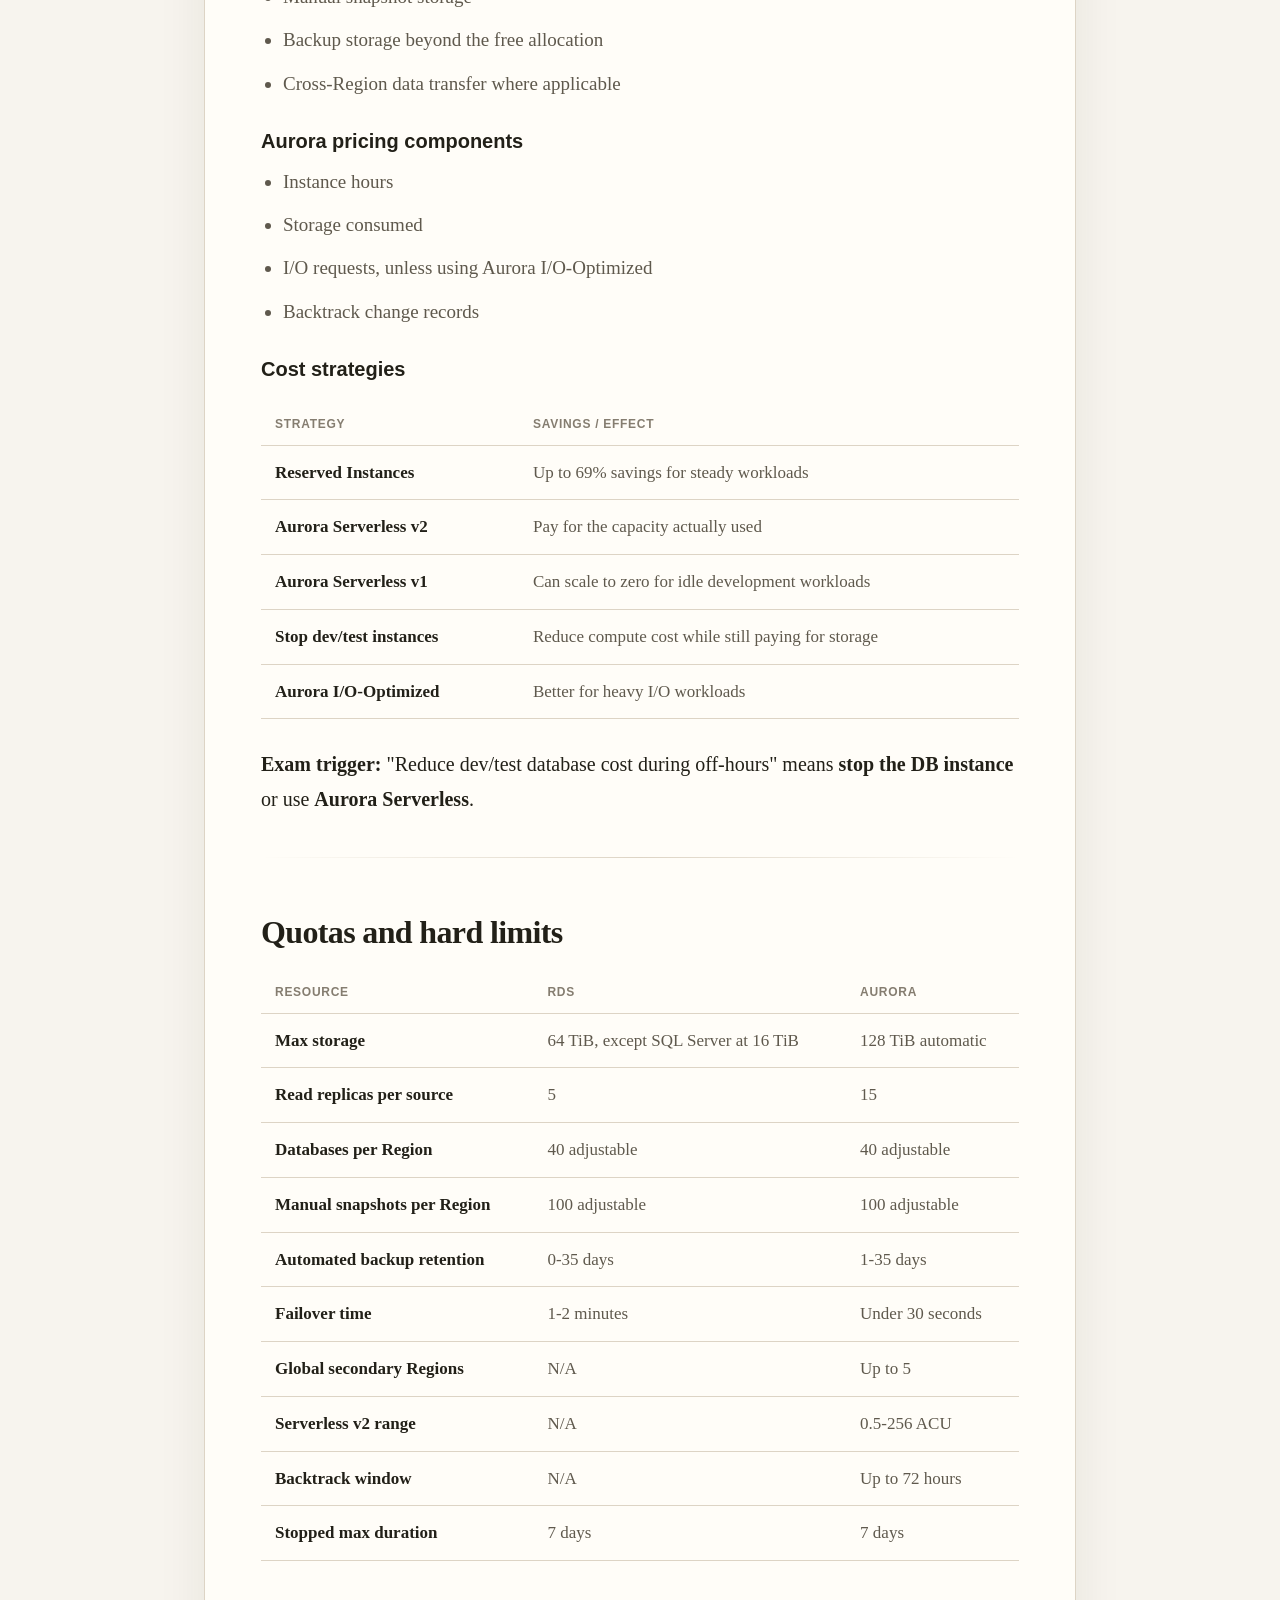
==== commit 1d1000a5: "Add IAM cheat sheet page" ====
--- a/aurora-and-rds.html
+++ b/aurora-and-rds.html
@@ -256,6 +256,7 @@
   <main class="page">
     <nav class="topnav" aria-label="Site sections">
       <a class="navlink" href="./index.html">IAM</a>
+      <a class="navlink" href="./iam-cheat-sheet.html">IAM Cheat Sheet</a>
       <a class="navlink" href="./vpc.html">VPC</a>
       <a class="navlink" href="./vpc-overview.html">VPC Overview</a>
       <a class="navlink" href="./vpc-cheat-sheet.html">VPC Cheat Sheet</a>
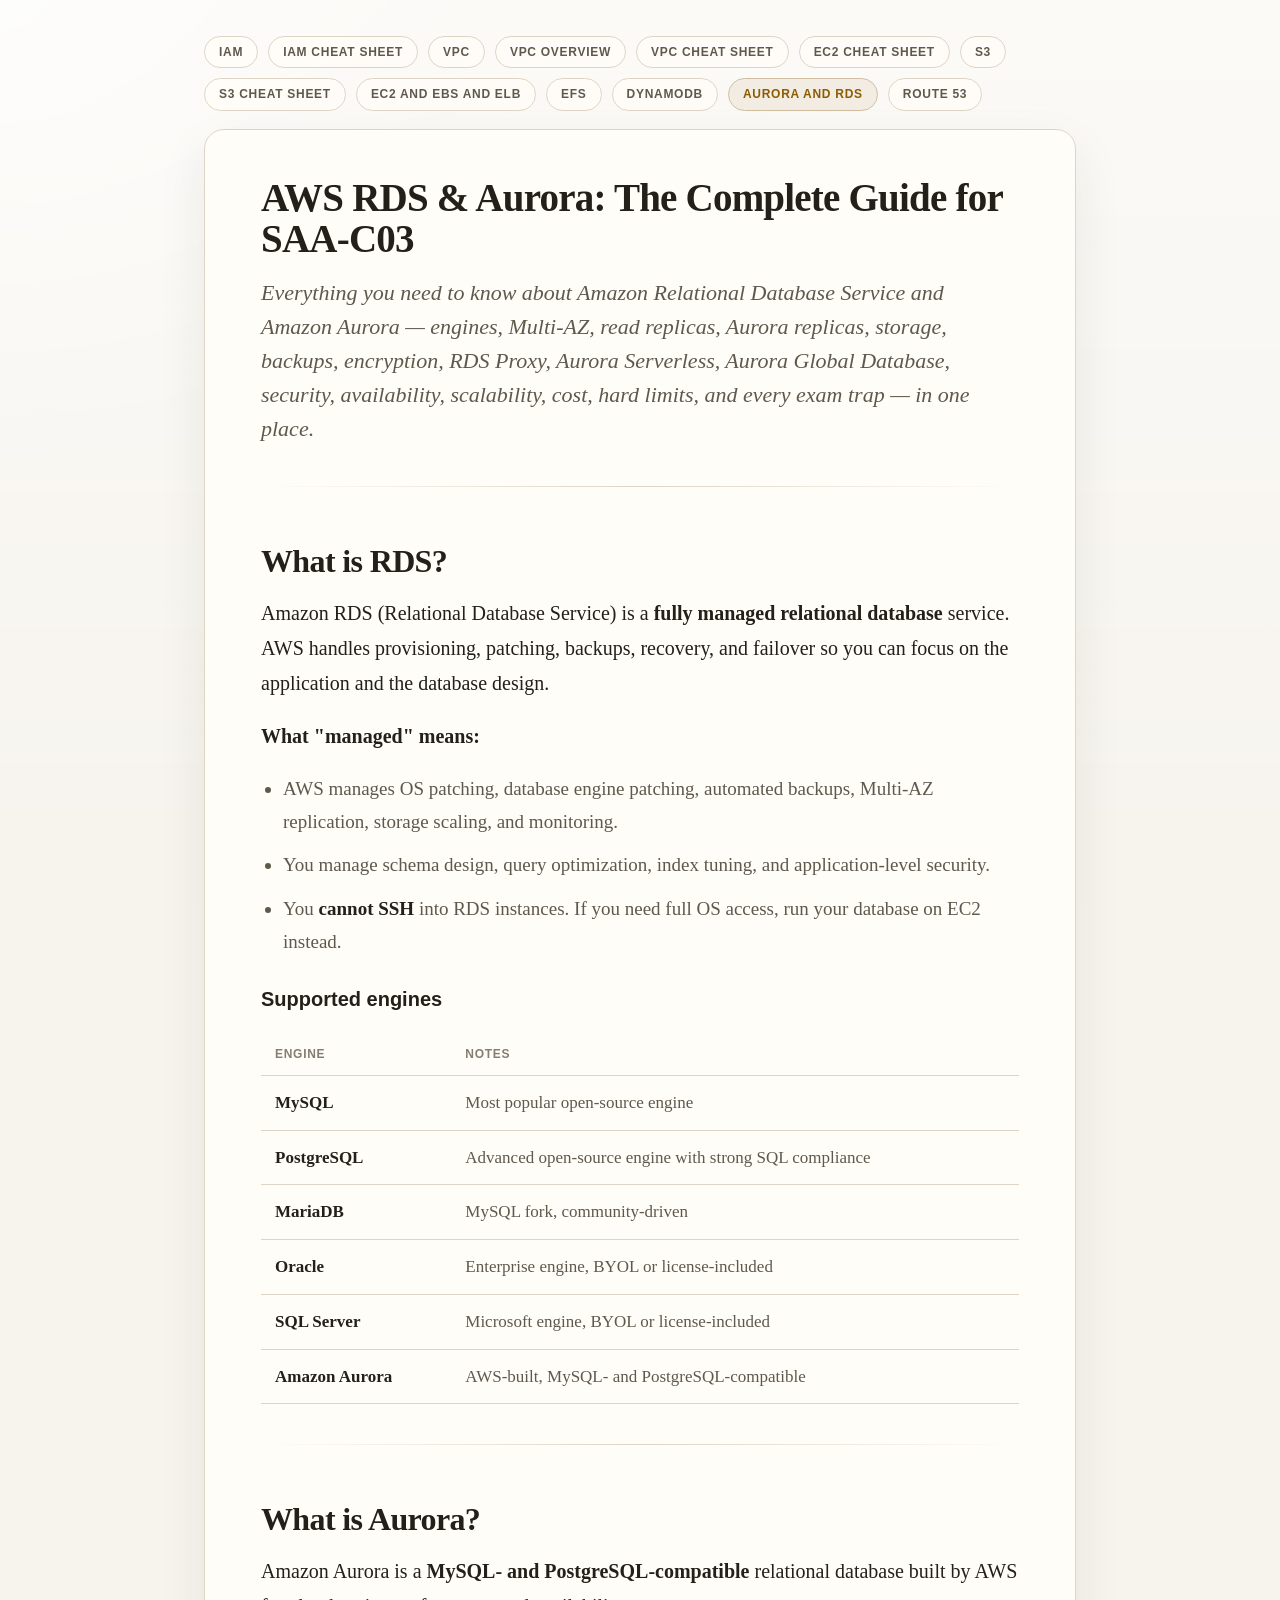
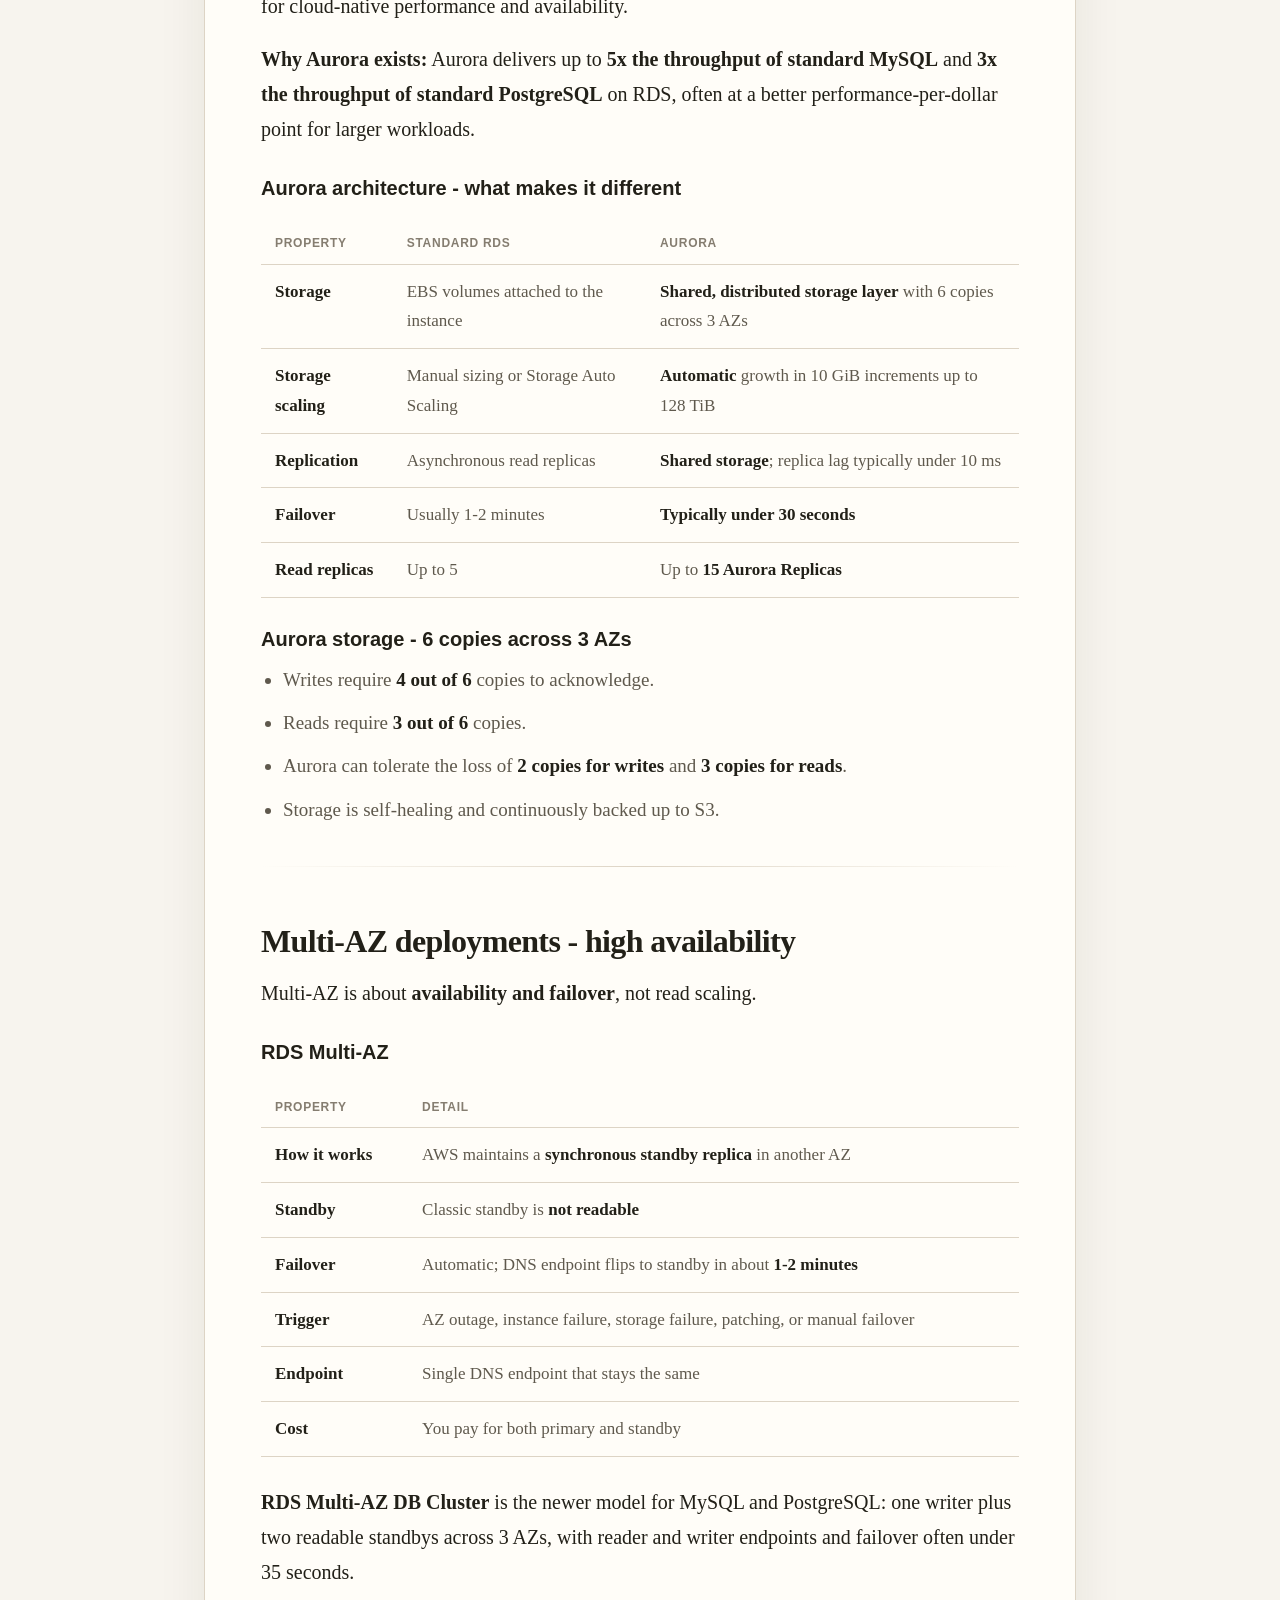
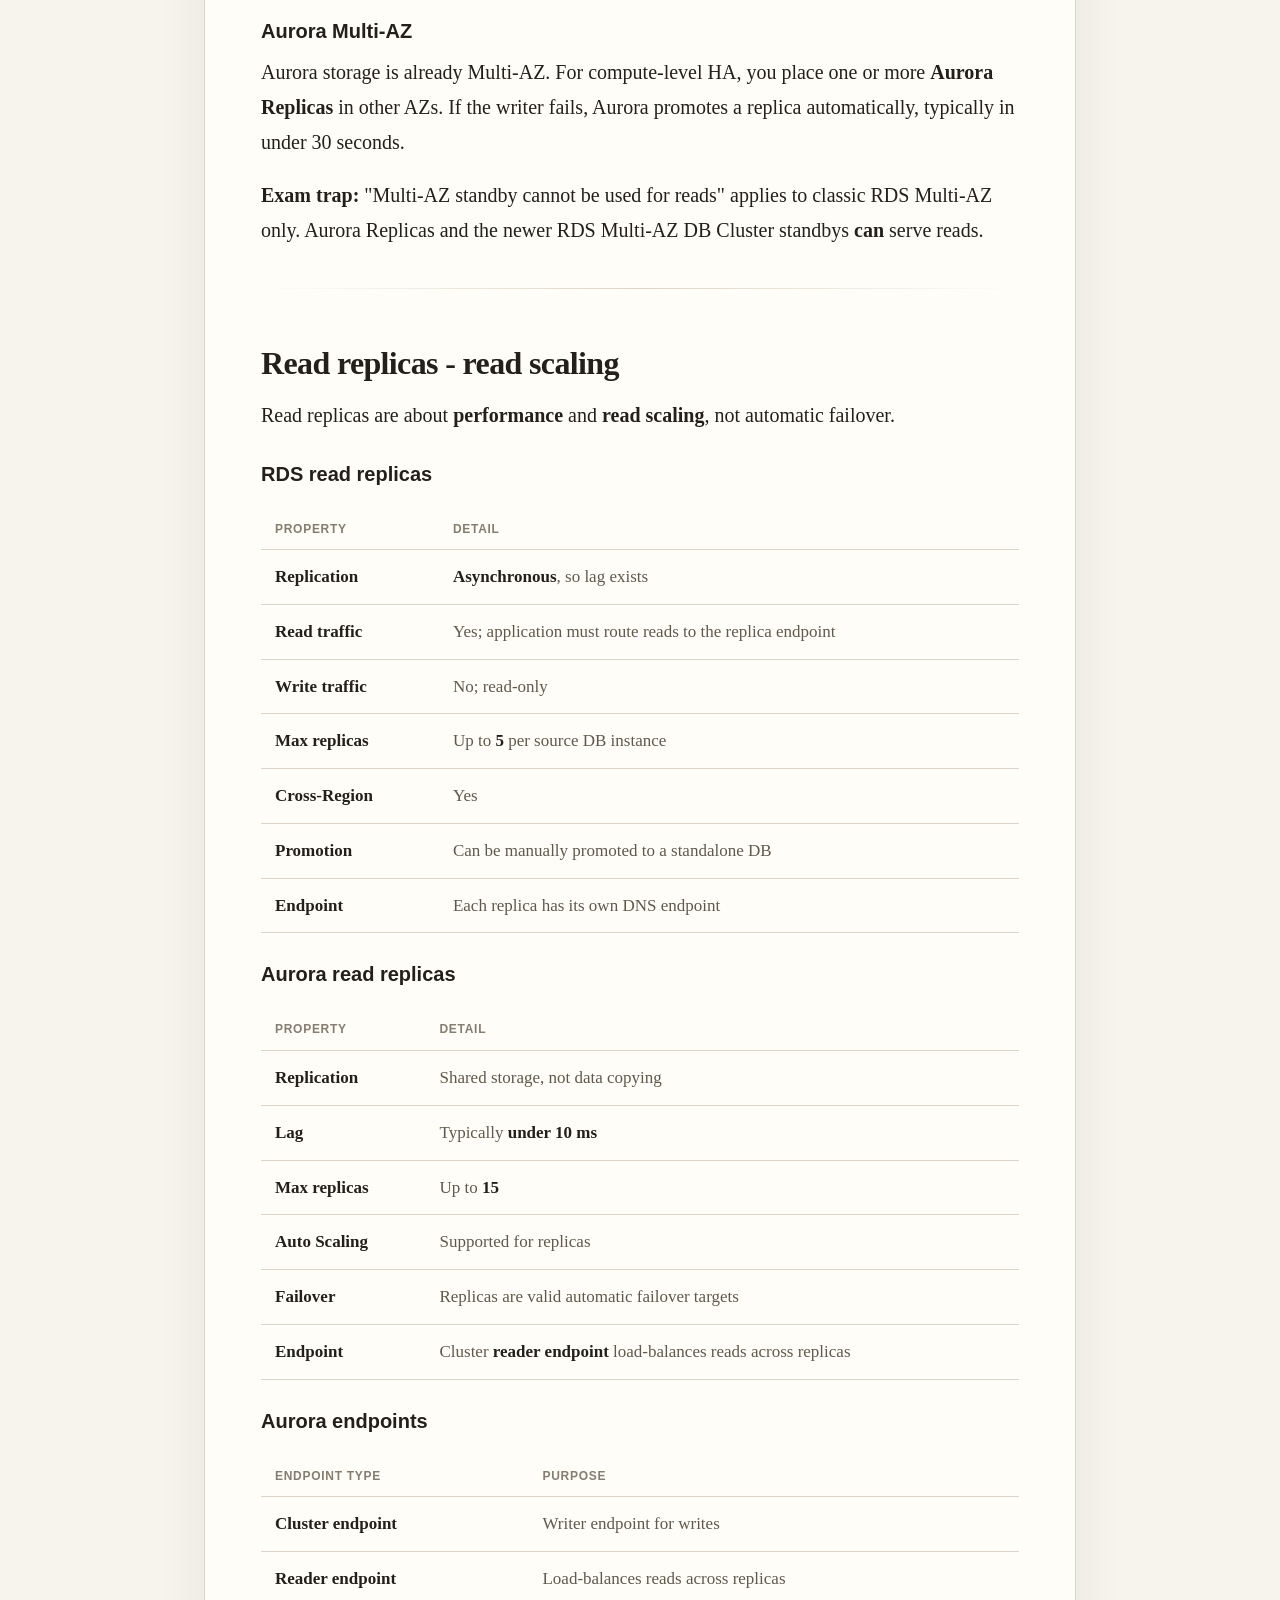
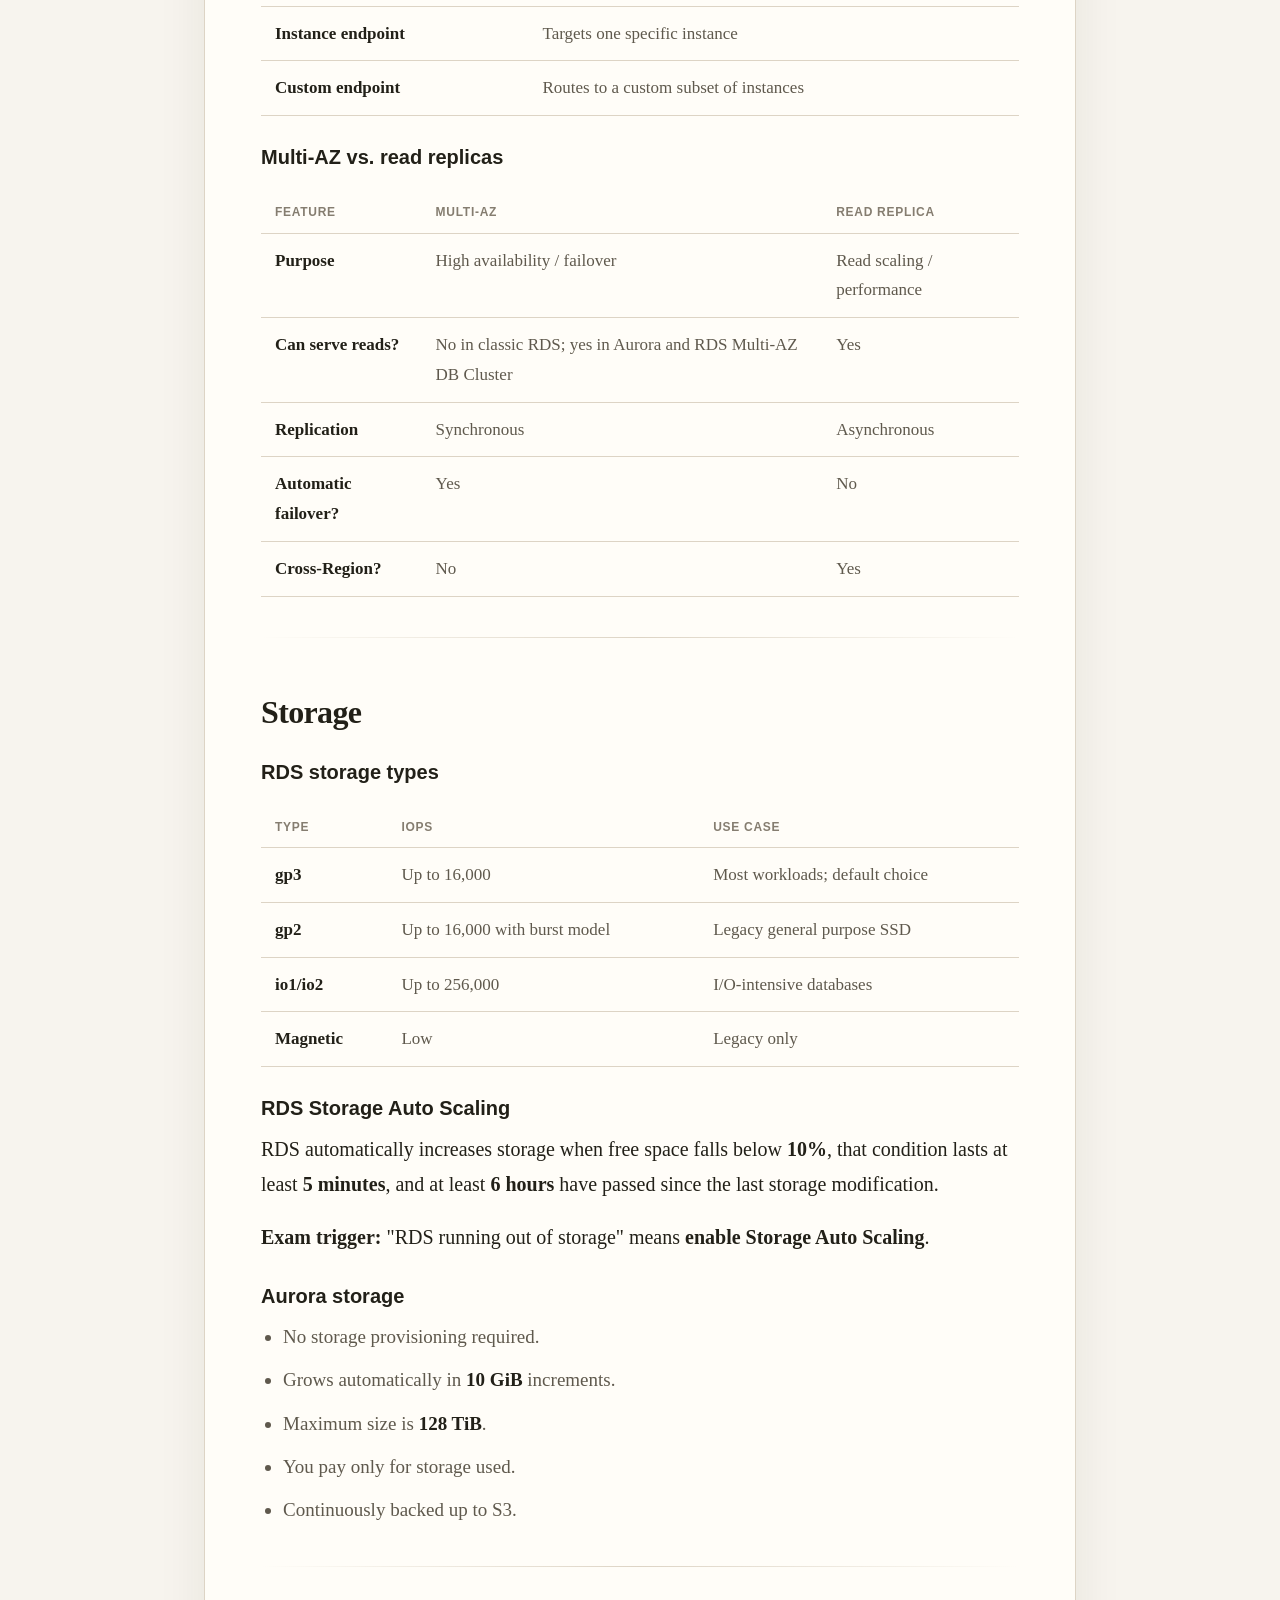
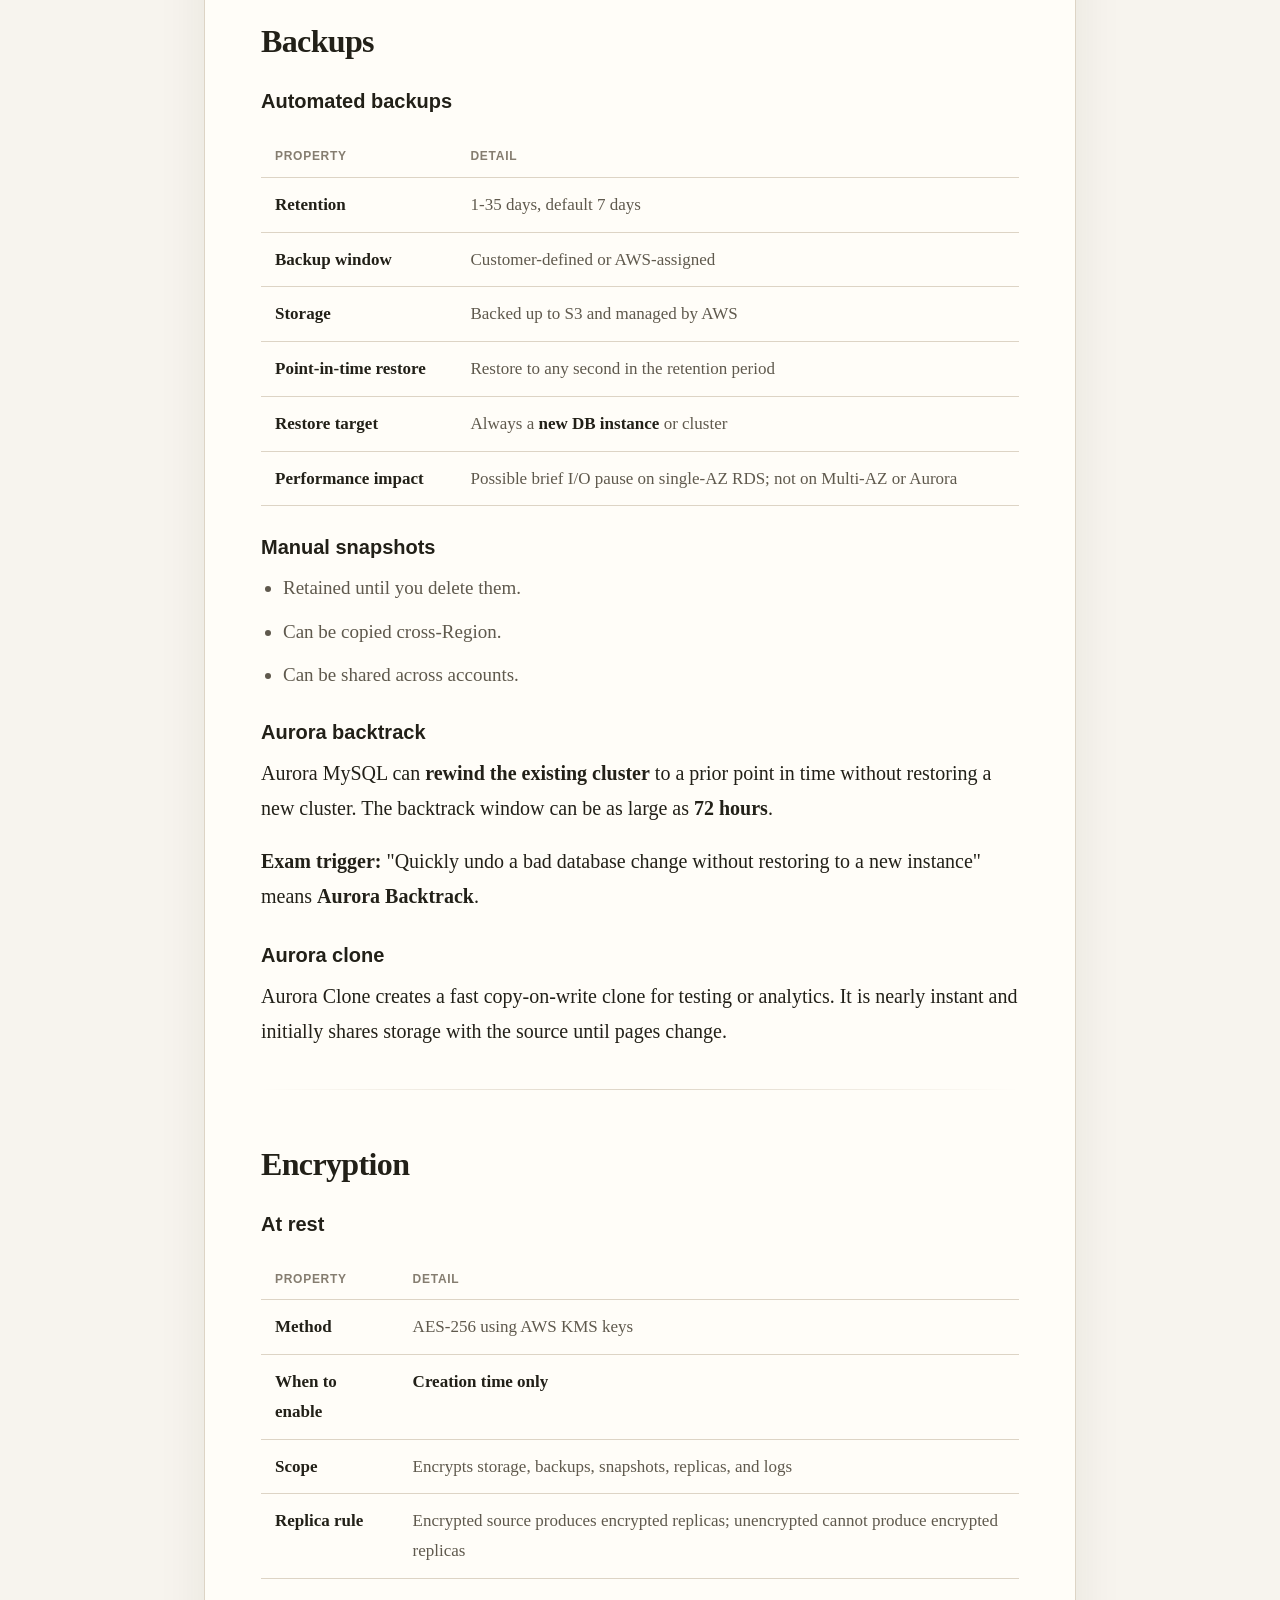
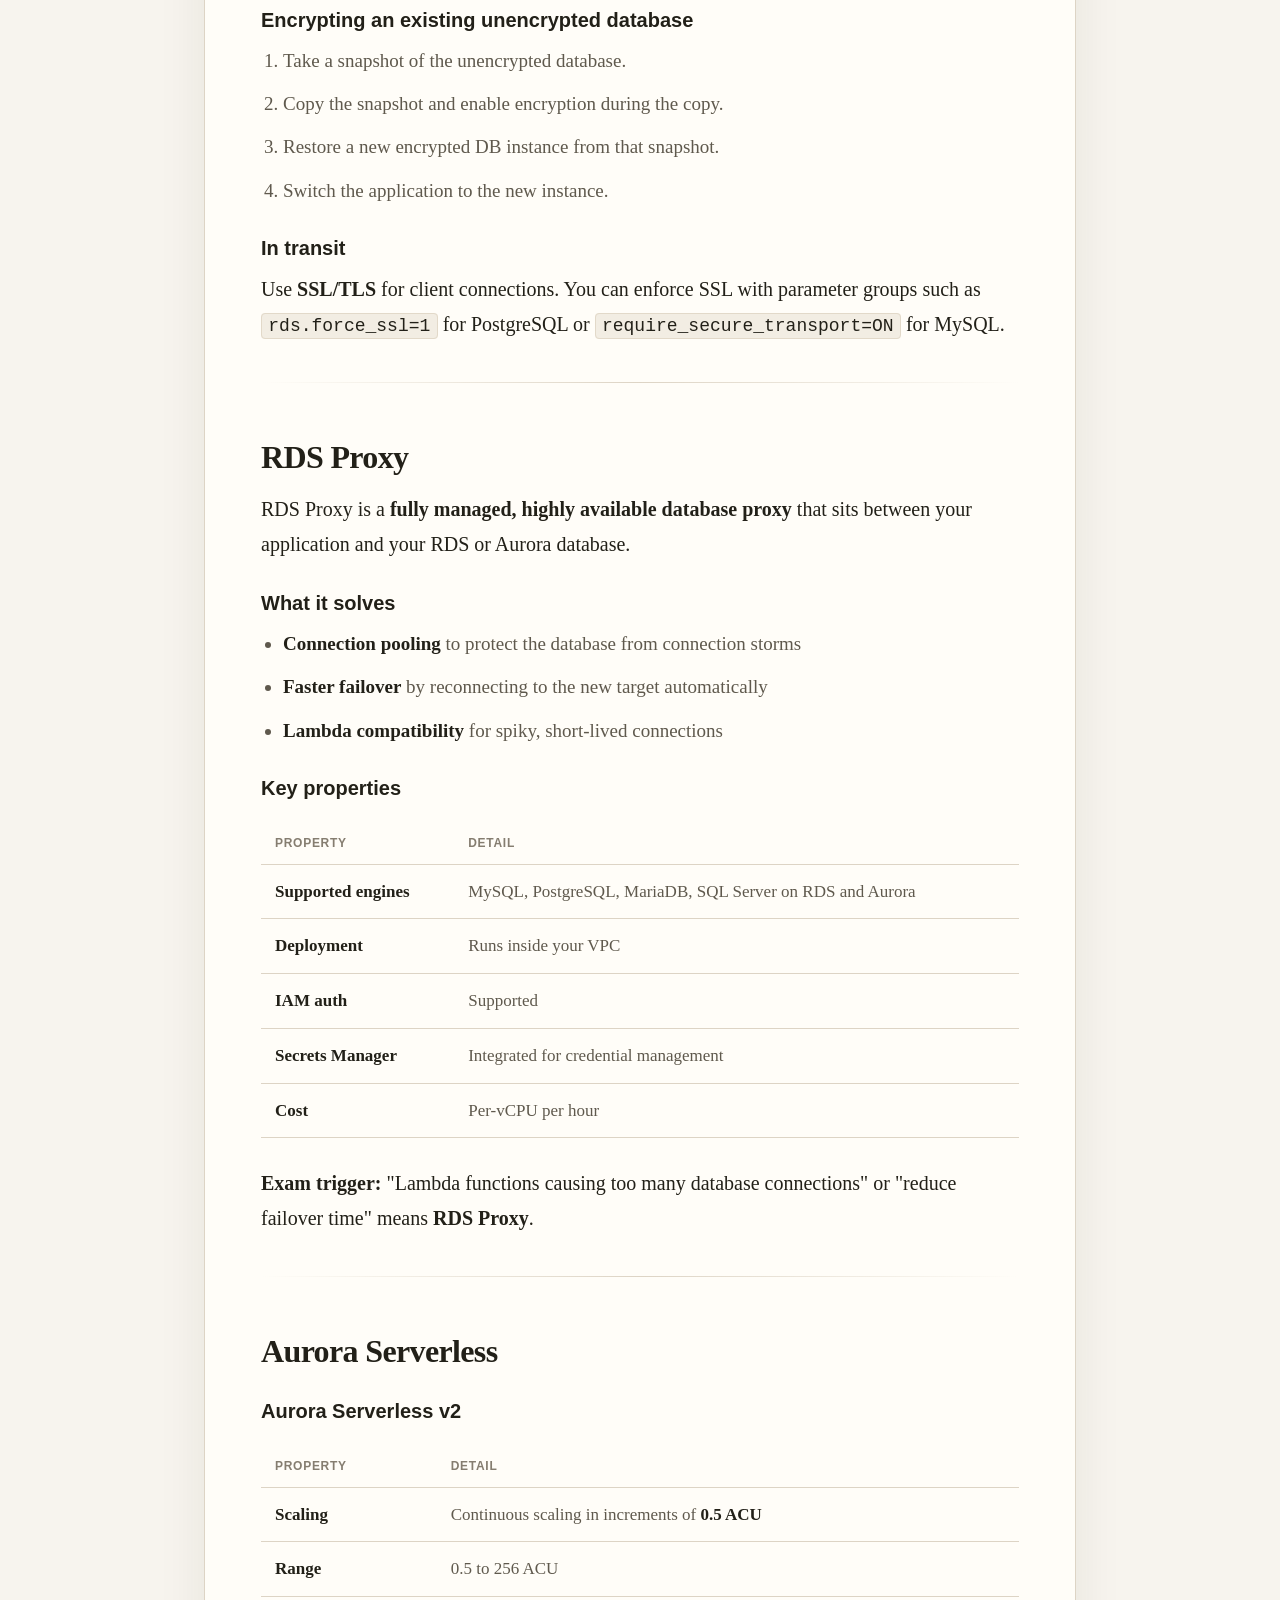
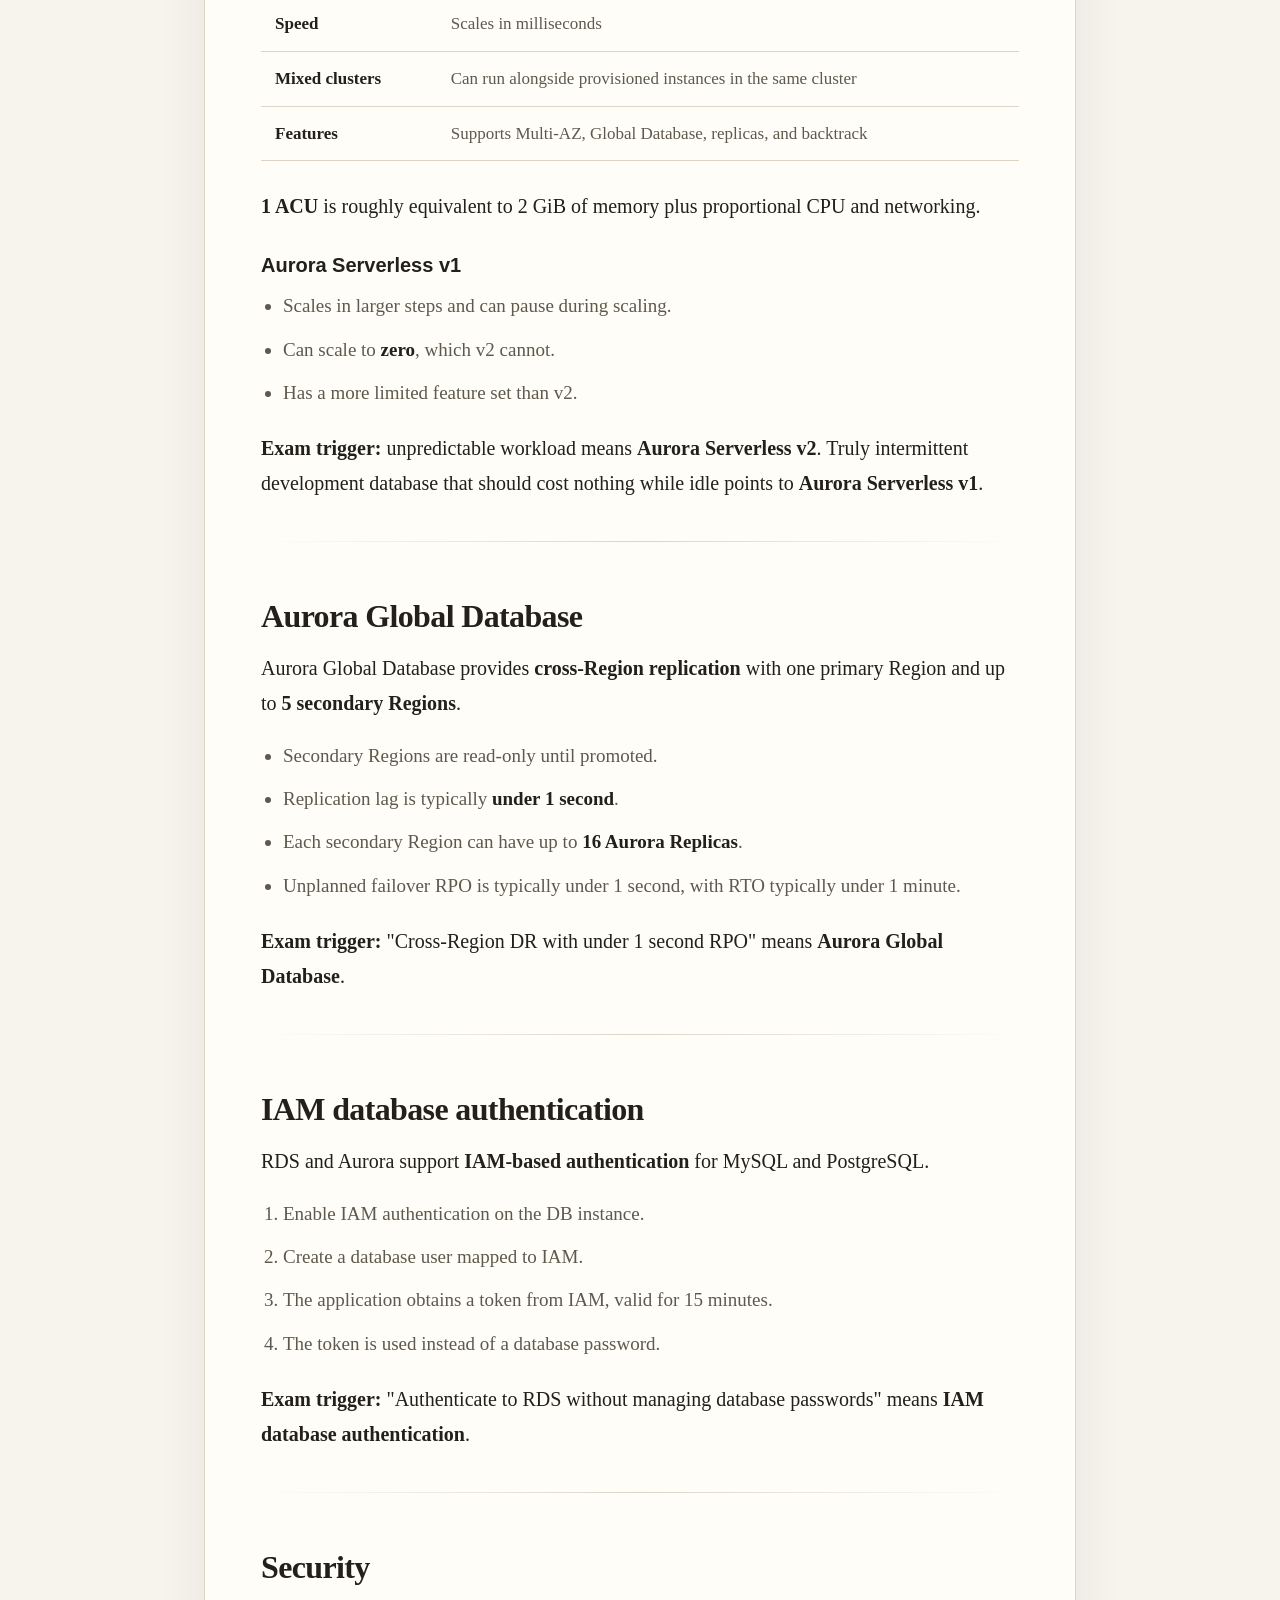
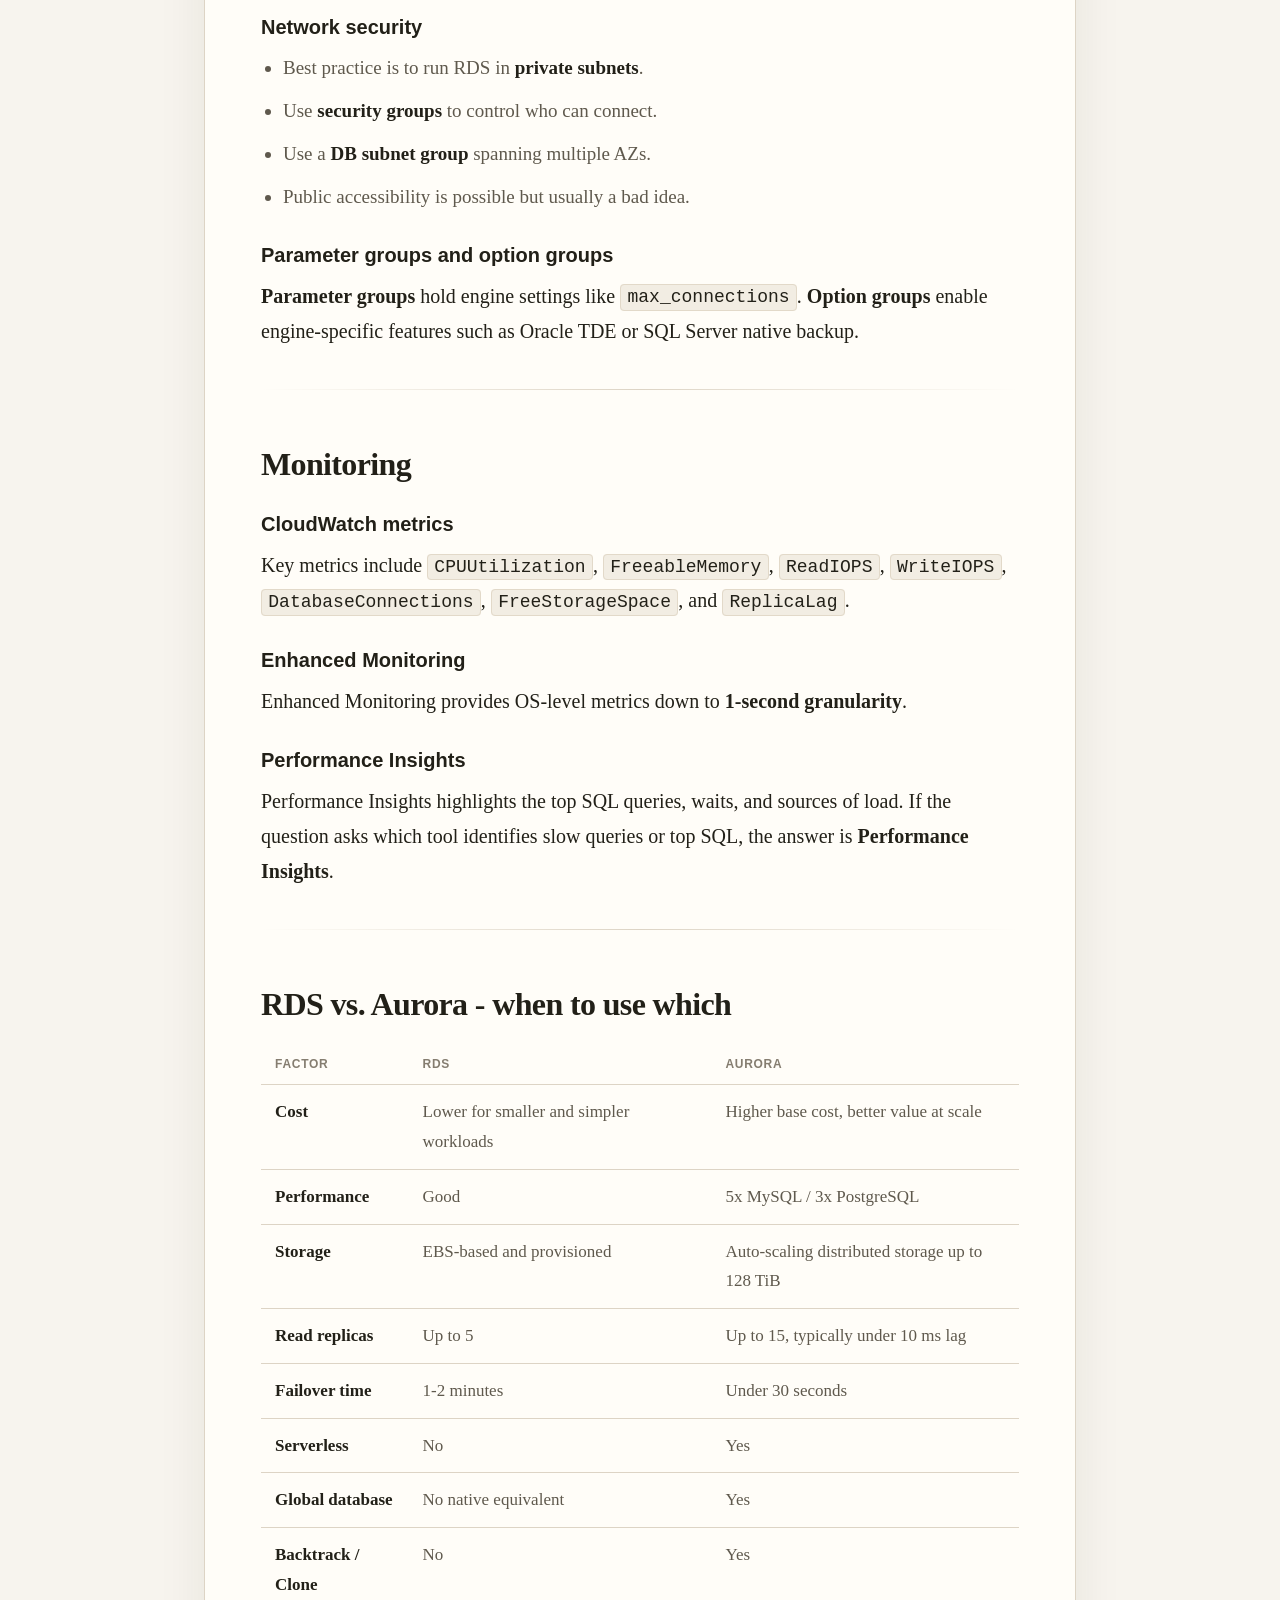
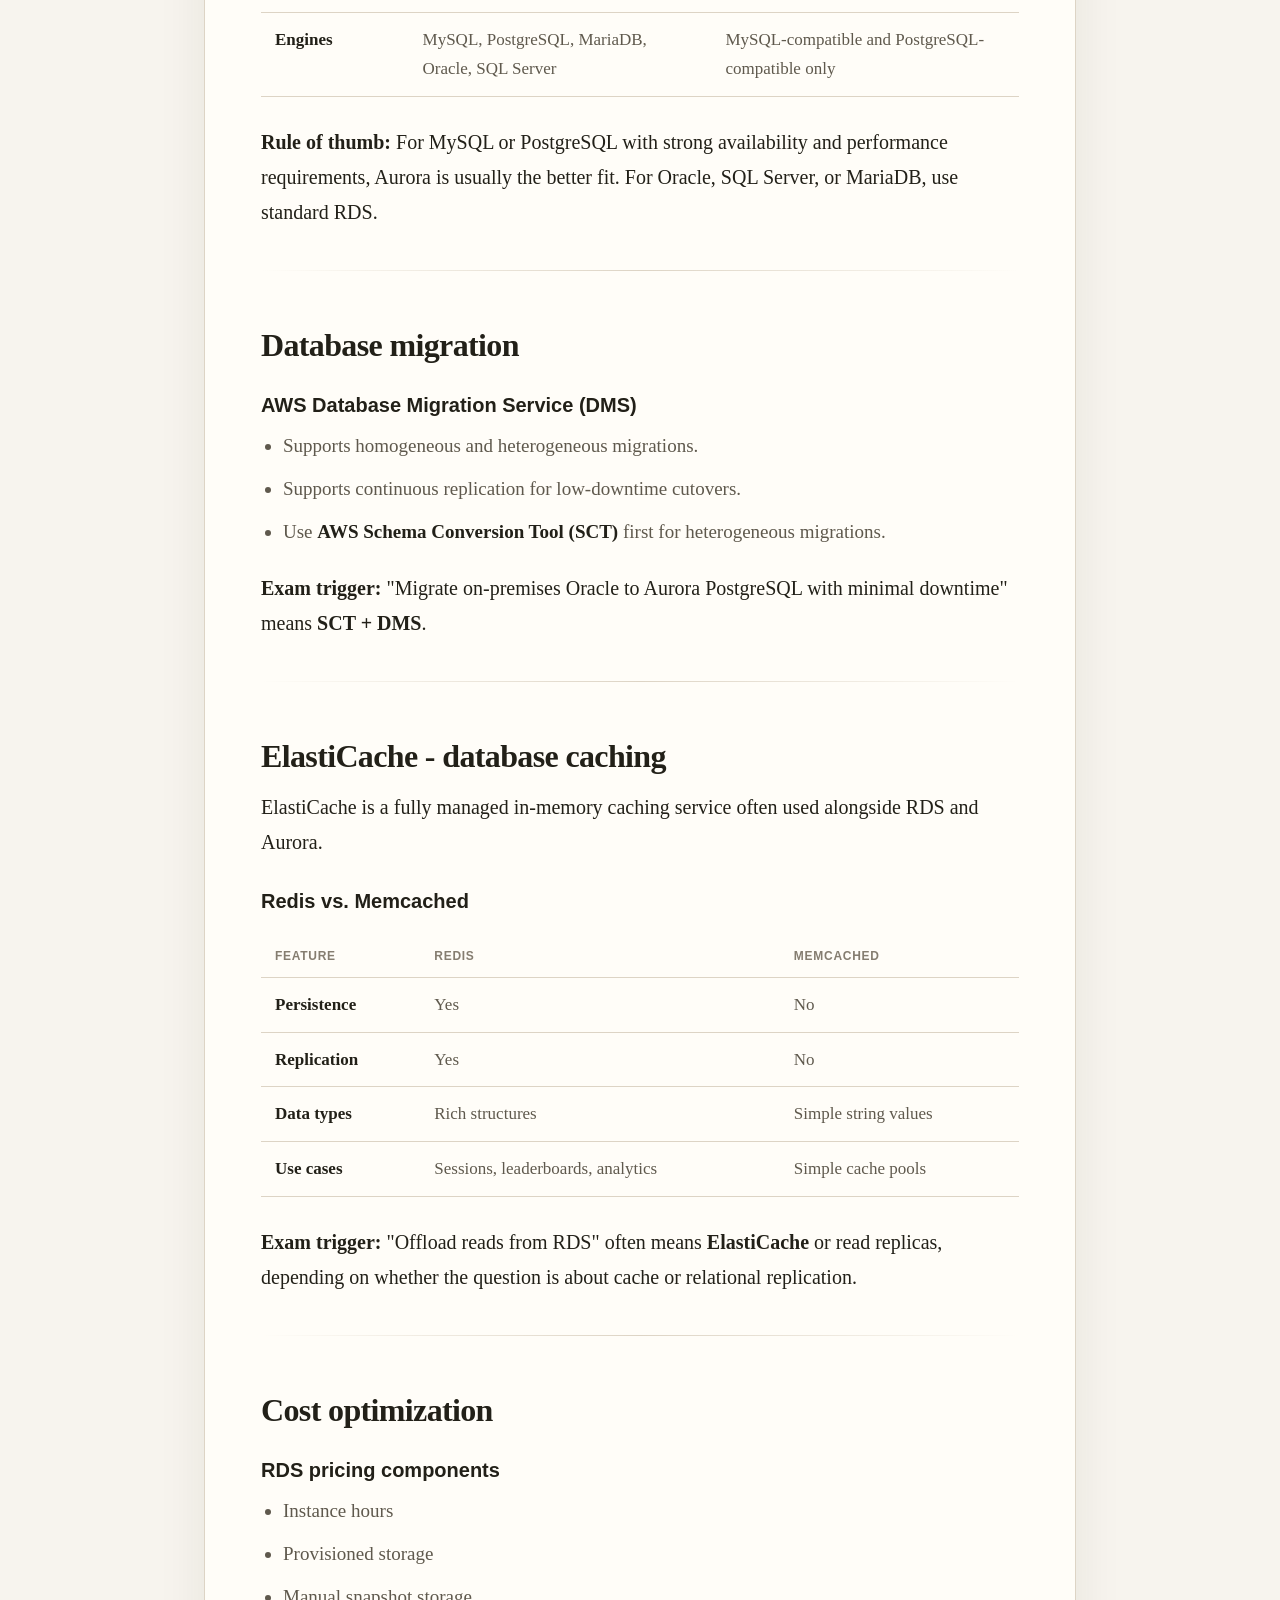
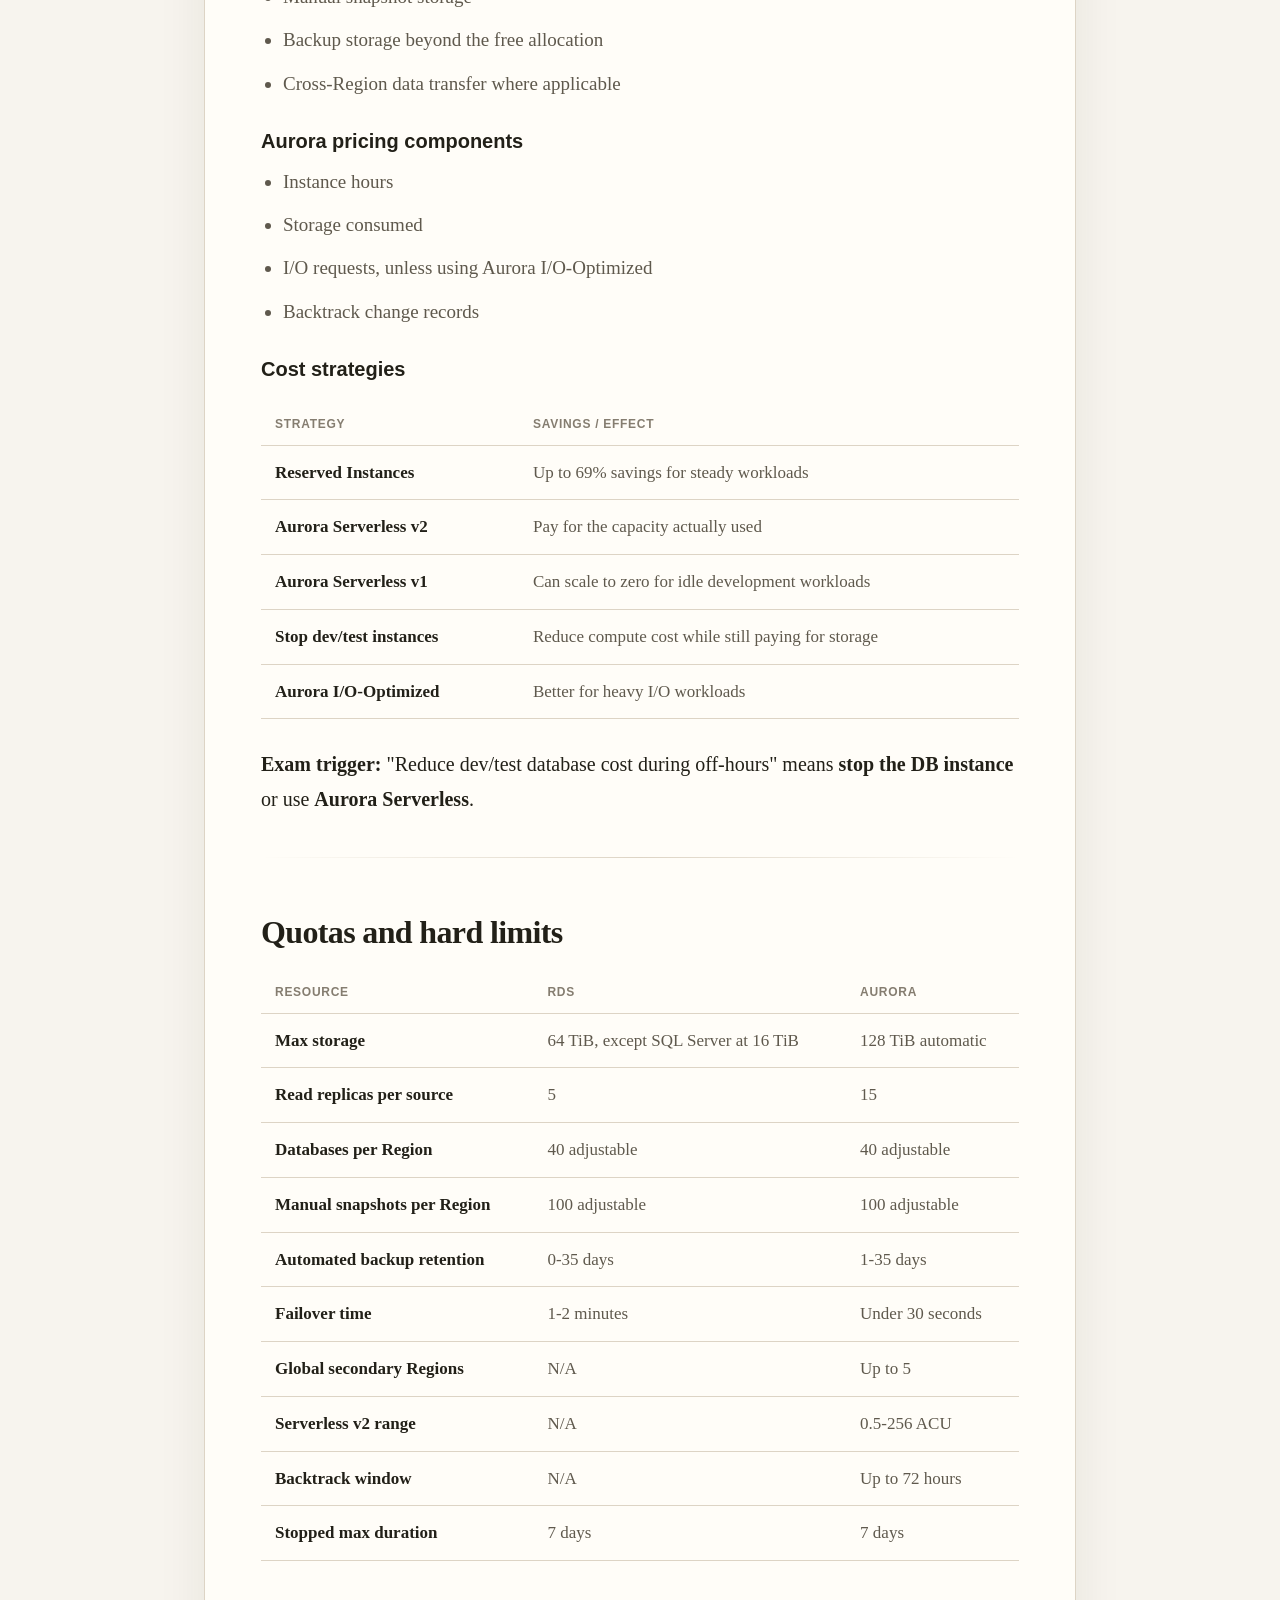
==== commit 27b2e60d: "Add EC2 and S3 cheat sheet pages" ====
--- a/aurora-and-rds.html
+++ b/aurora-and-rds.html
@@ -260,7 +260,9 @@
       <a class="navlink" href="./vpc.html">VPC</a>
       <a class="navlink" href="./vpc-overview.html">VPC Overview</a>
       <a class="navlink" href="./vpc-cheat-sheet.html">VPC Cheat Sheet</a>
+      <a class="navlink" href="./ec2-cheat-sheet.html">EC2 Cheat Sheet</a>
       <a class="navlink" href="./s3.html">S3</a>
+      <a class="navlink" href="./s3-cheat-sheet.html">S3 Cheat Sheet</a>
       <a class="navlink" href="./ec2-and-ebs.html">EC2 and EBS and ELB</a>
       <a class="navlink" href="./efs.html">EFS</a>
       <a class="navlink" href="./dynamodb.html">DynamoDB</a>
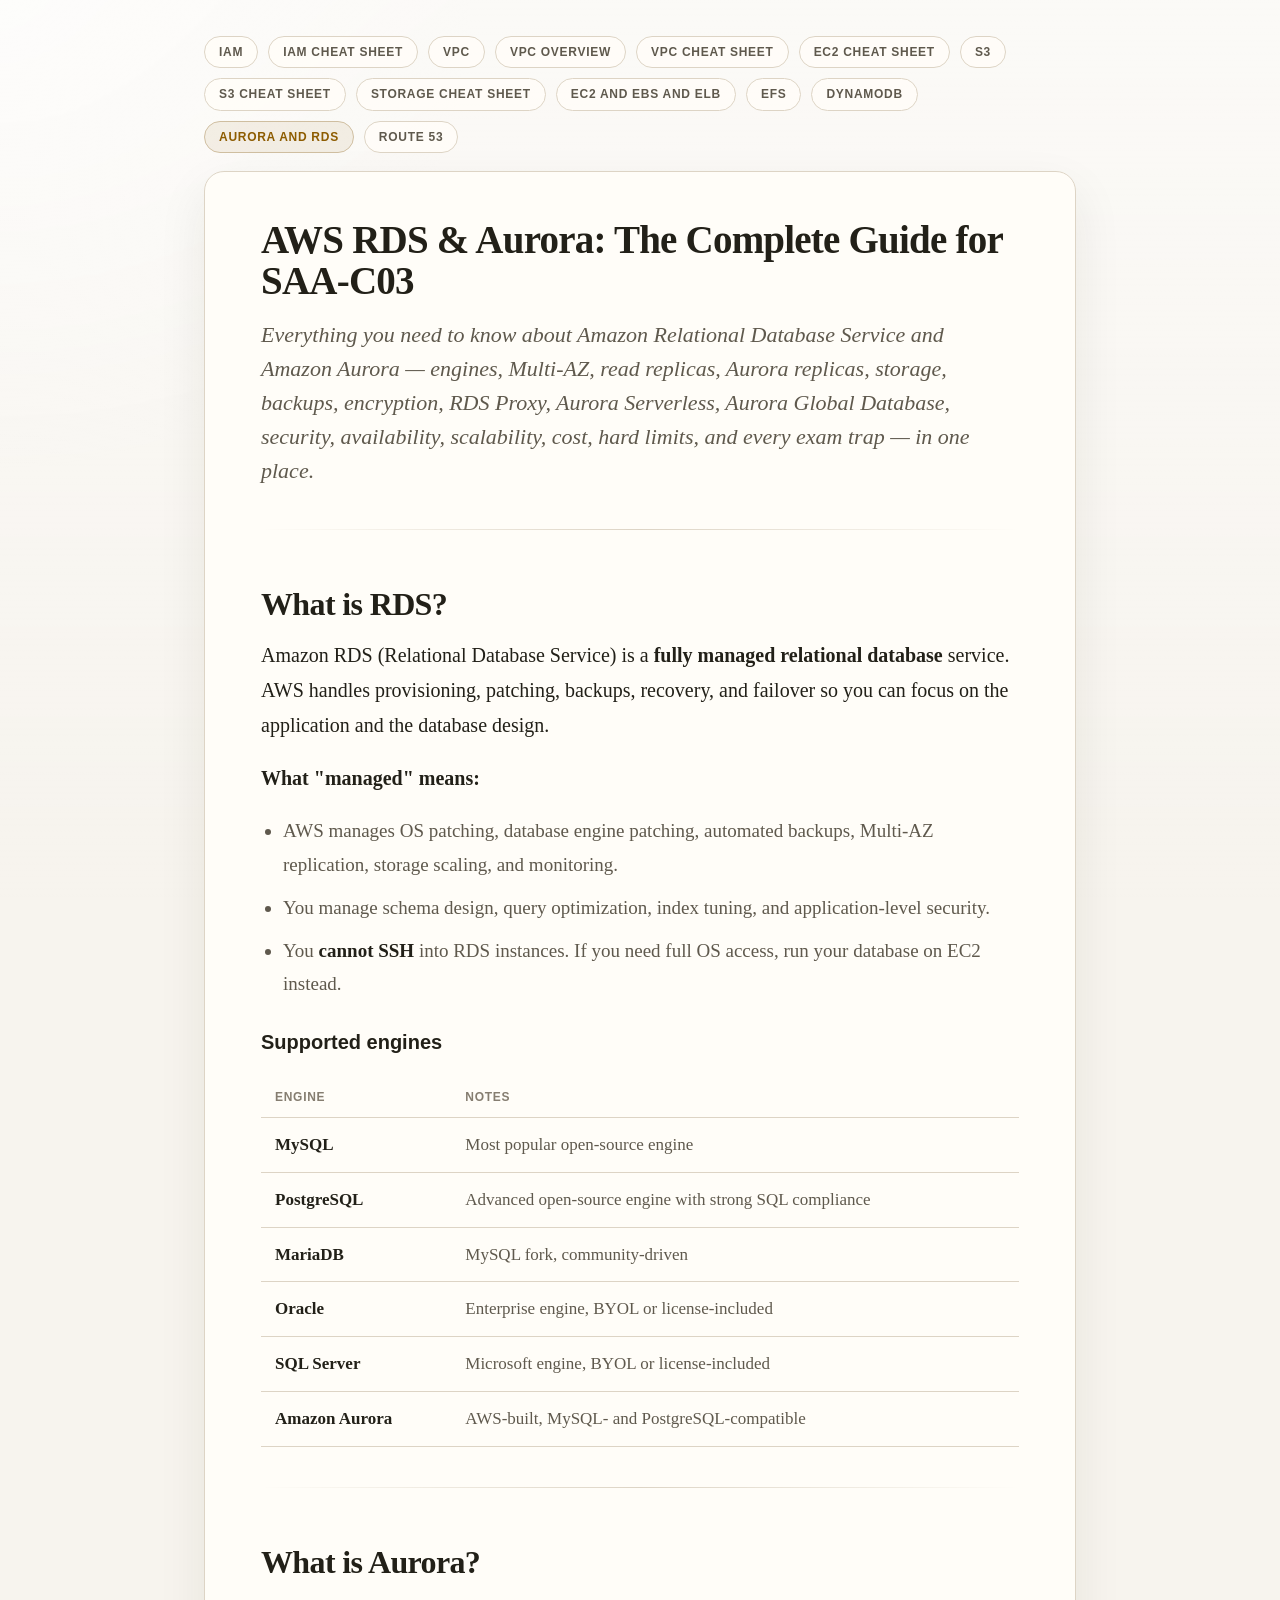
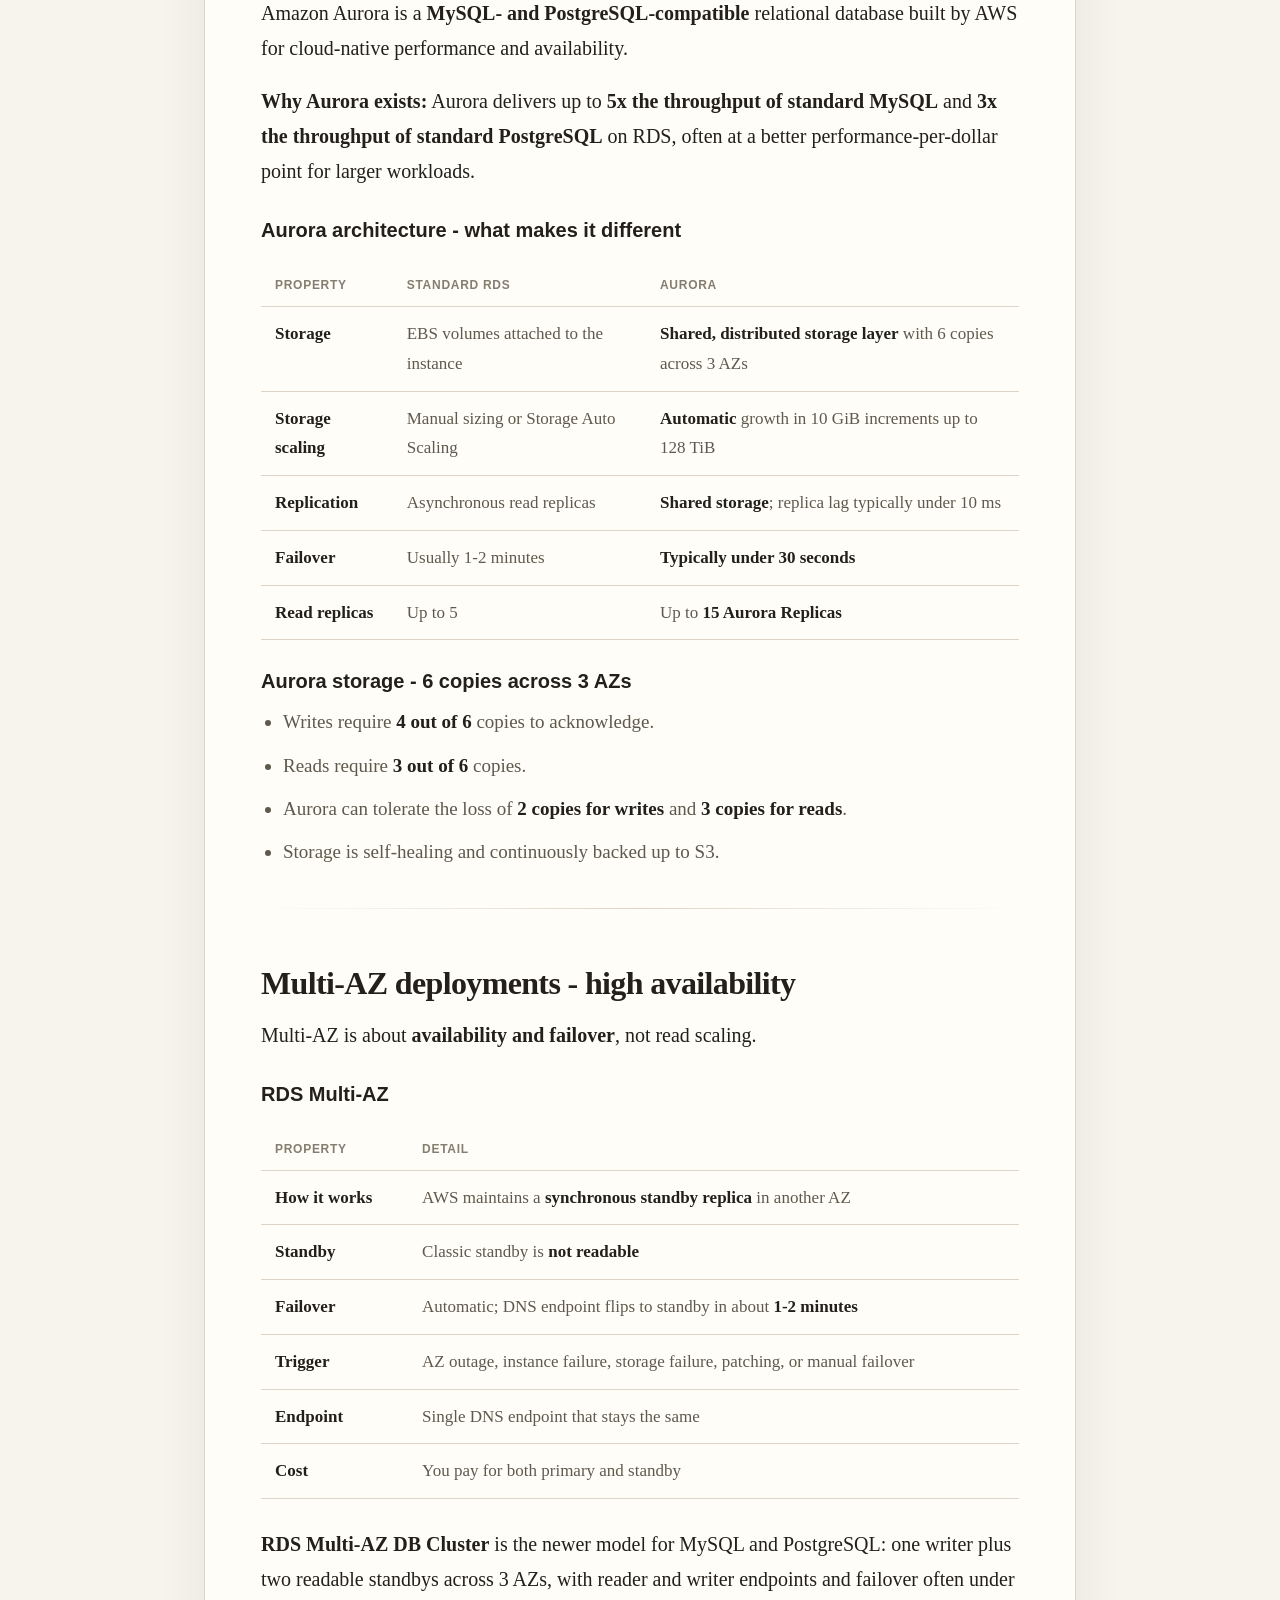
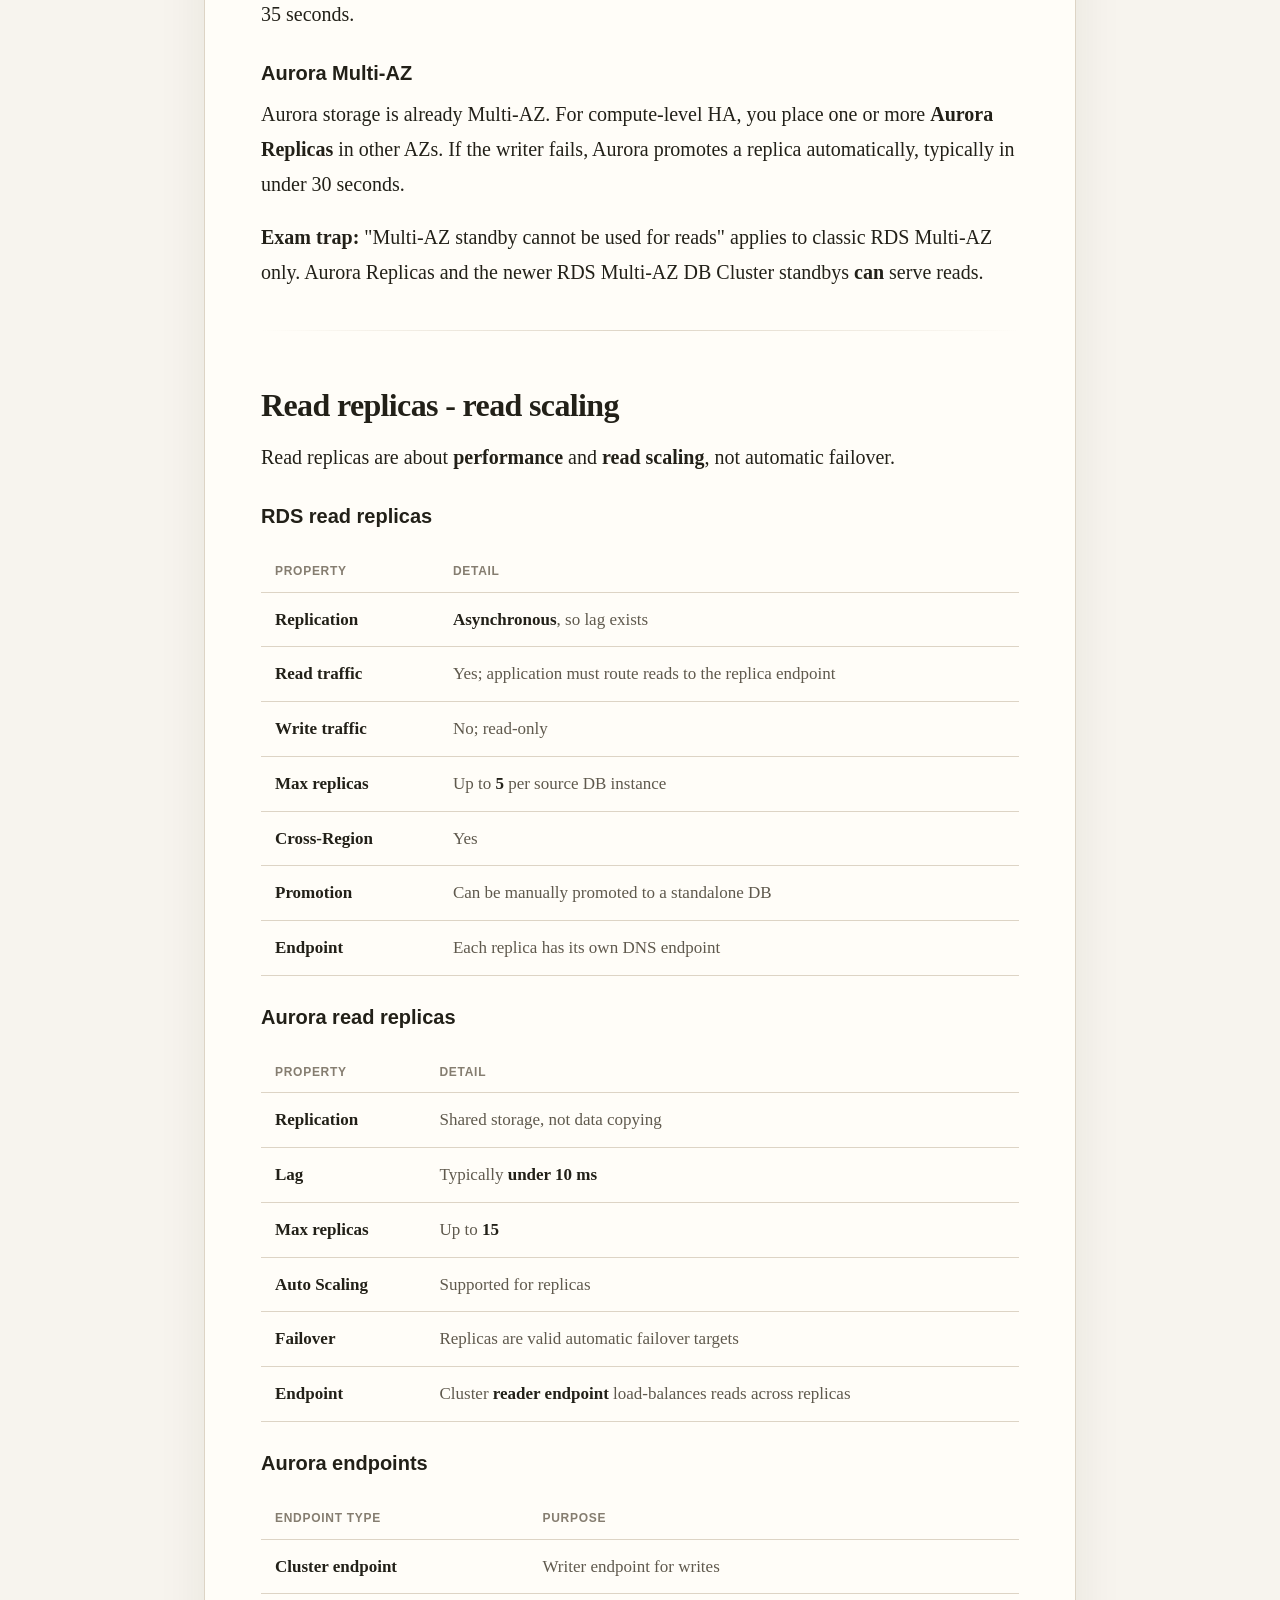
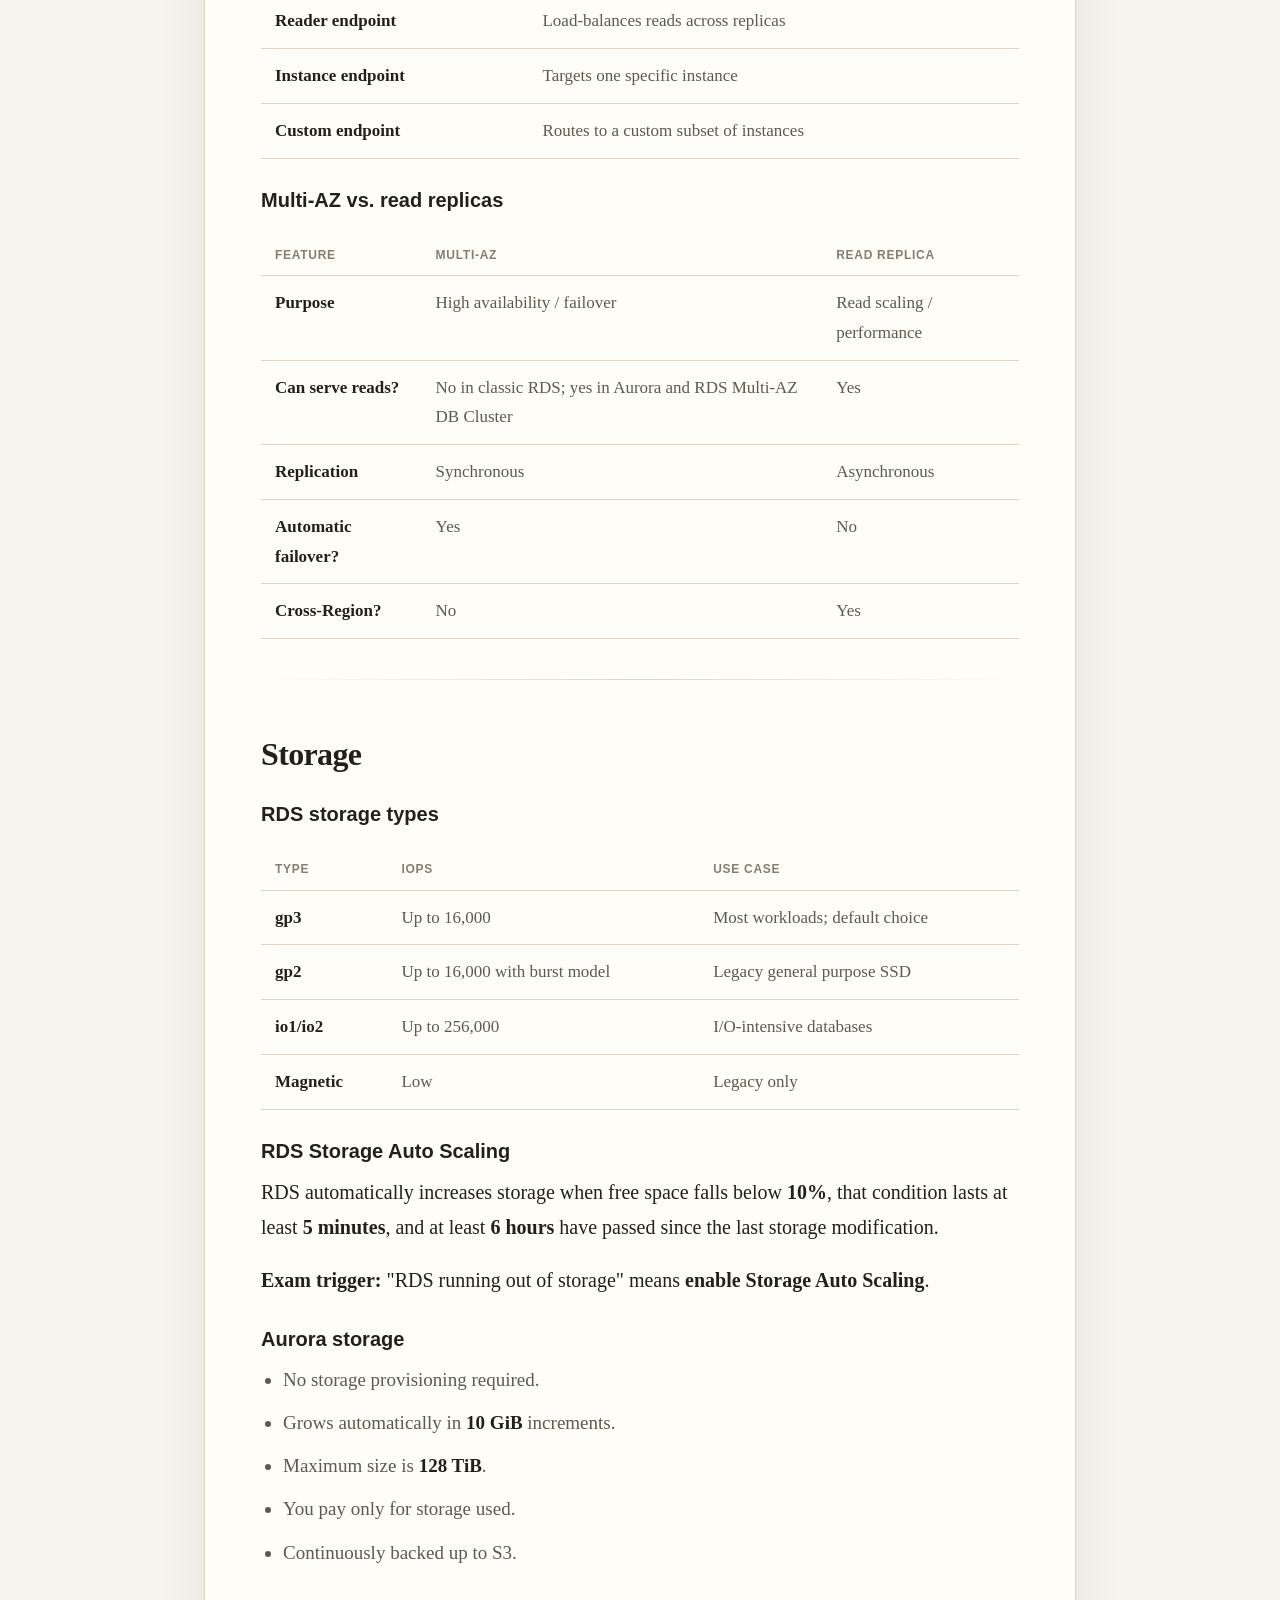
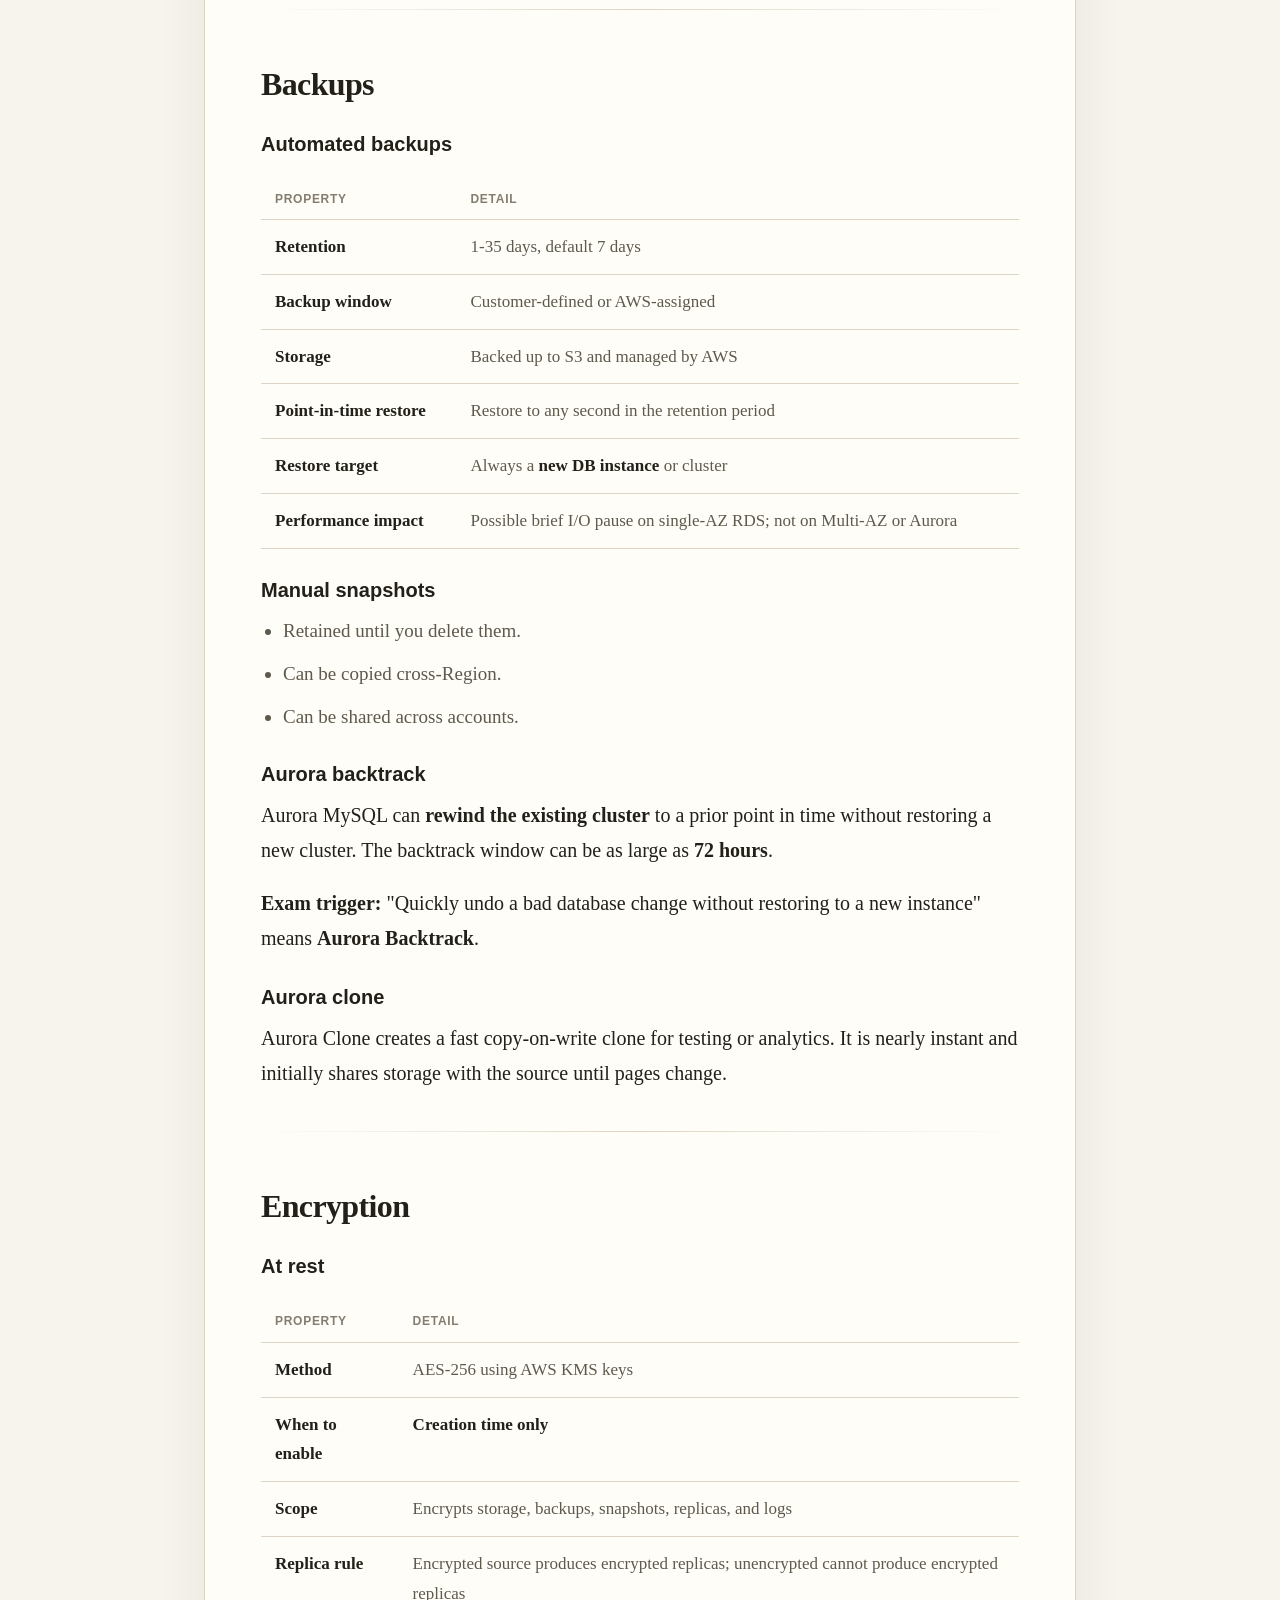
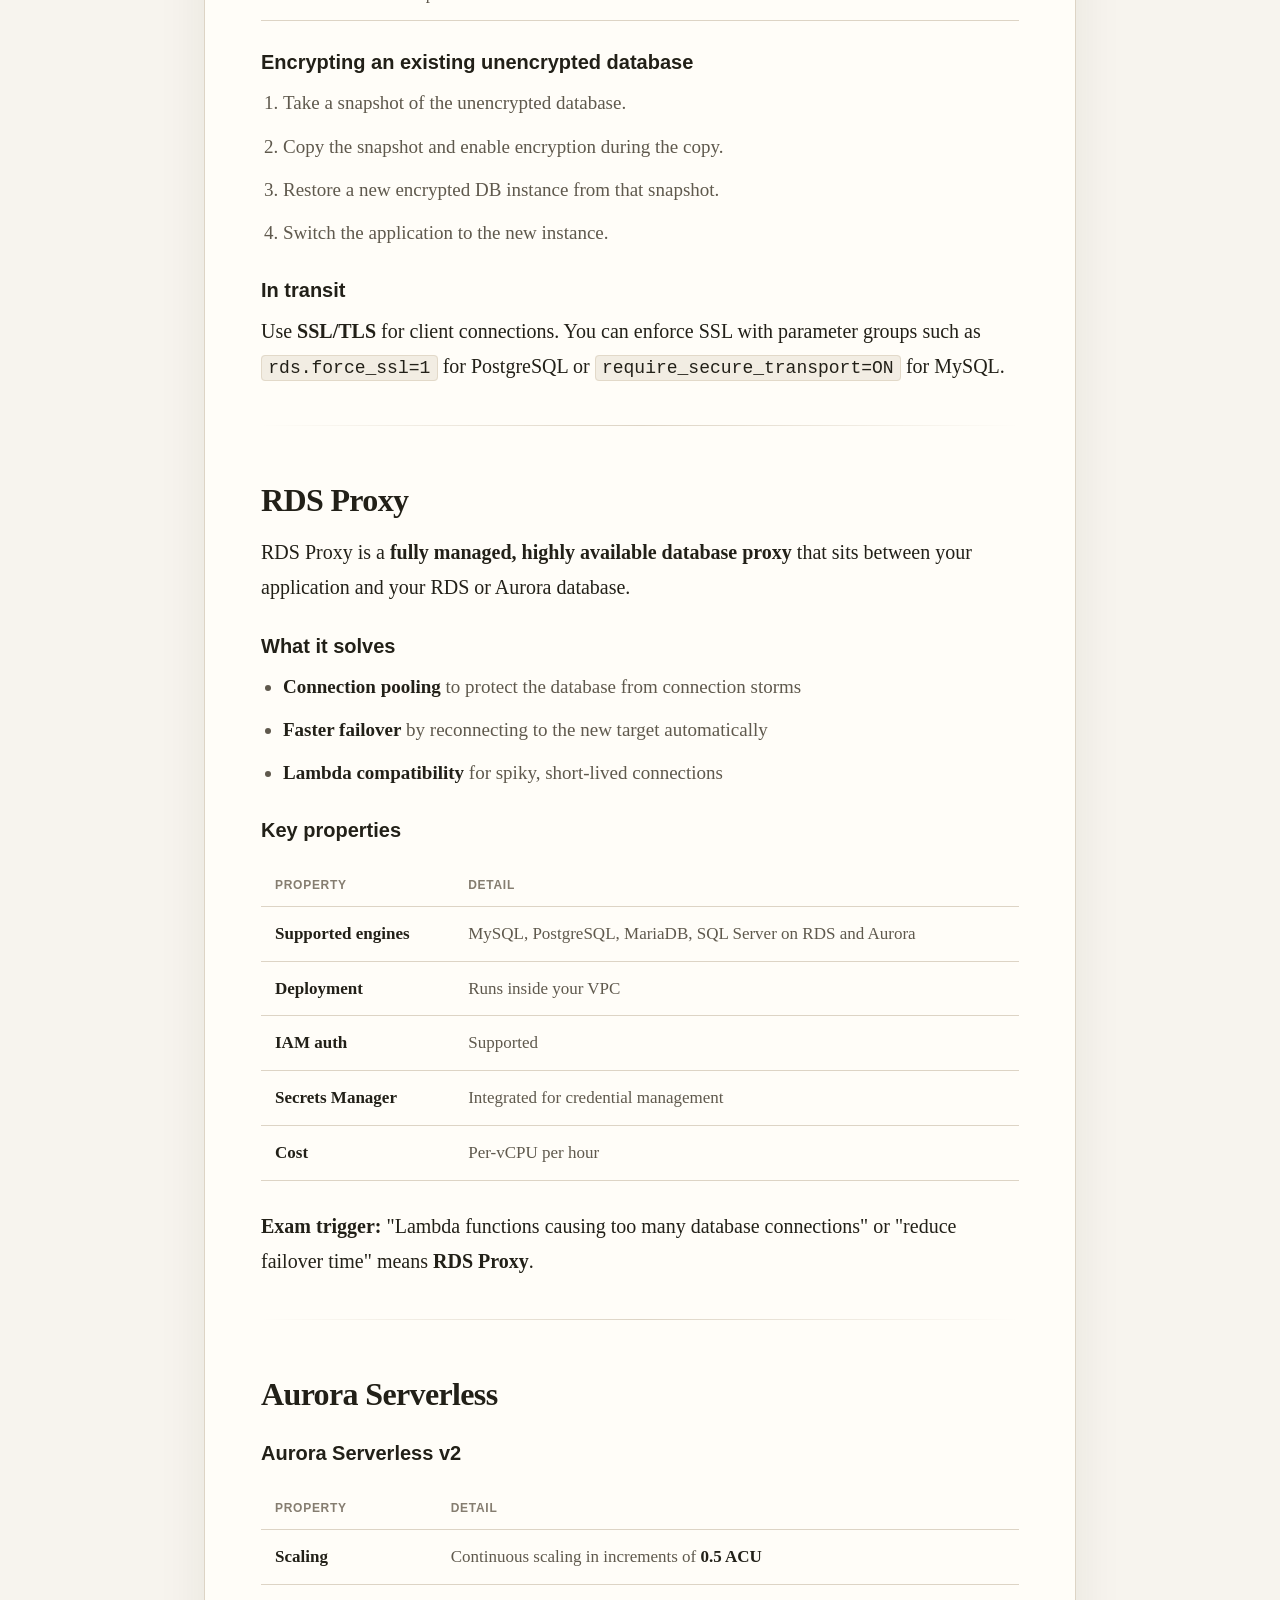
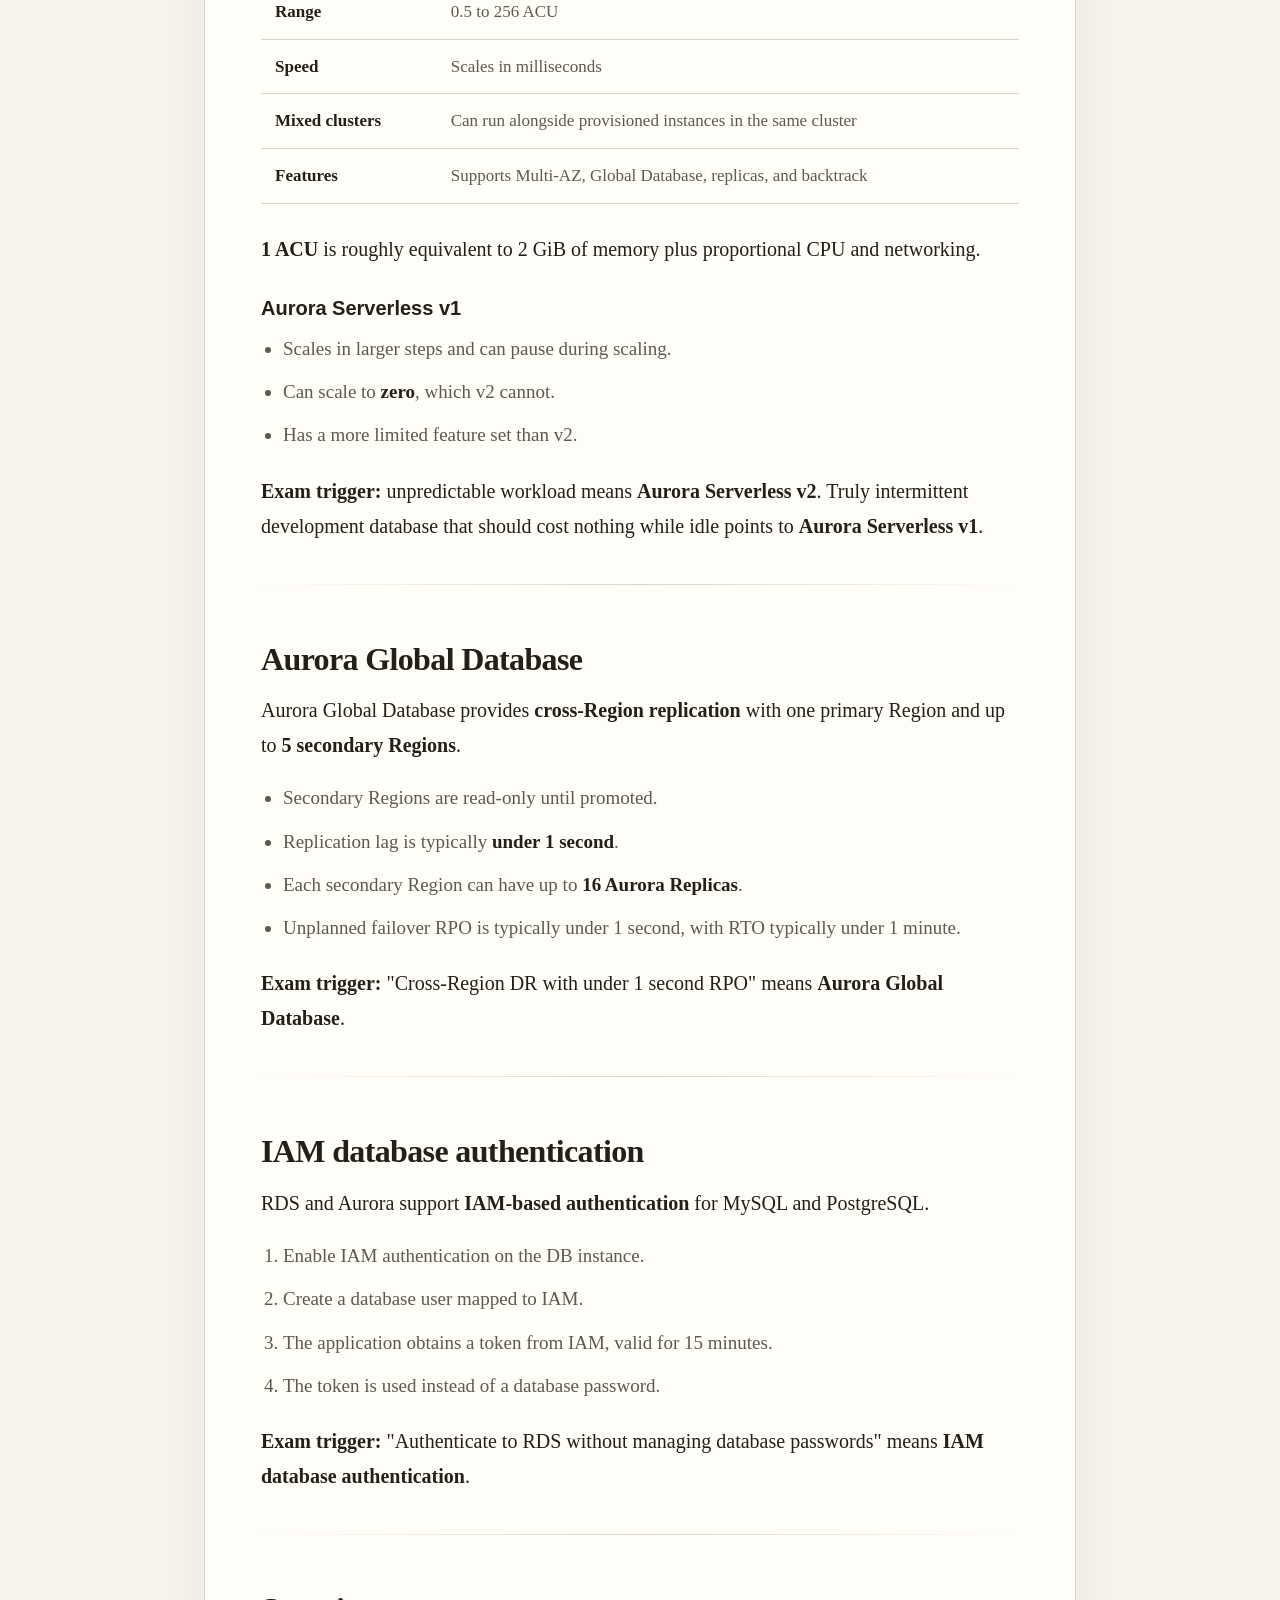
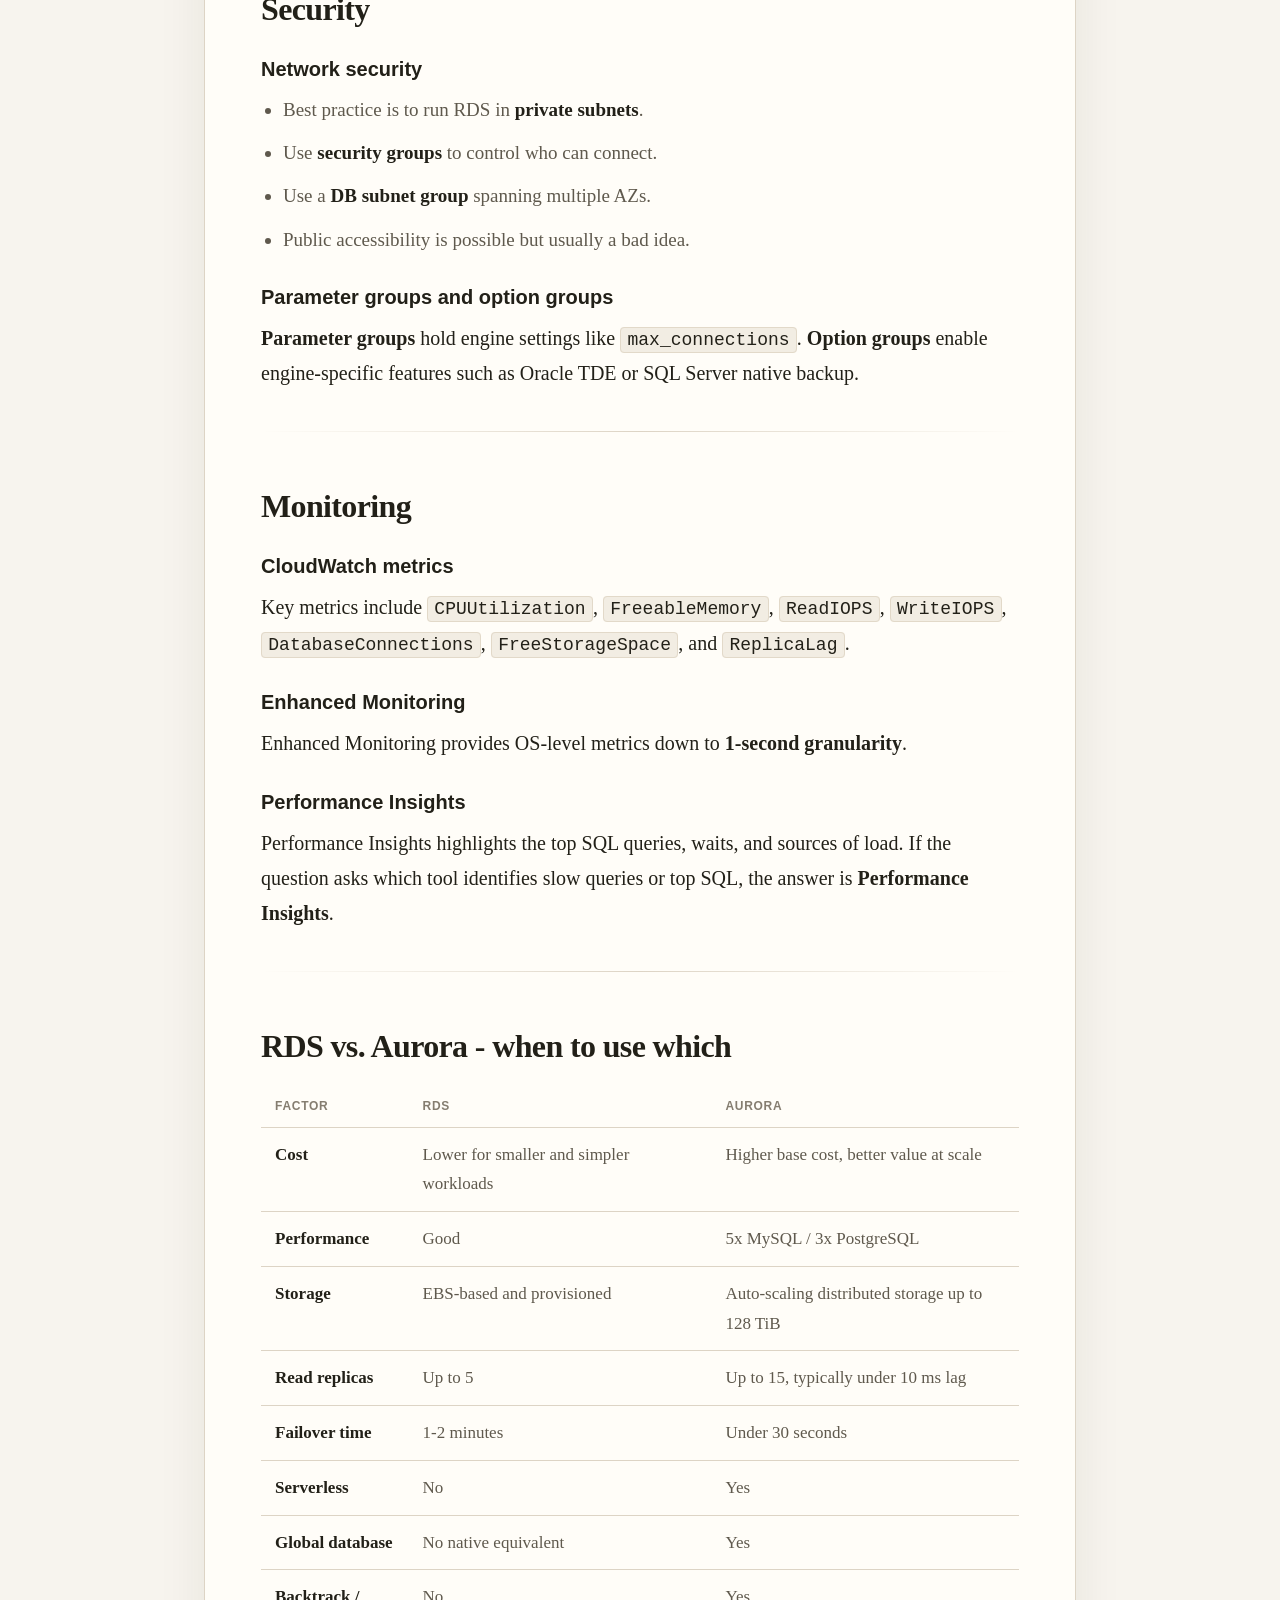
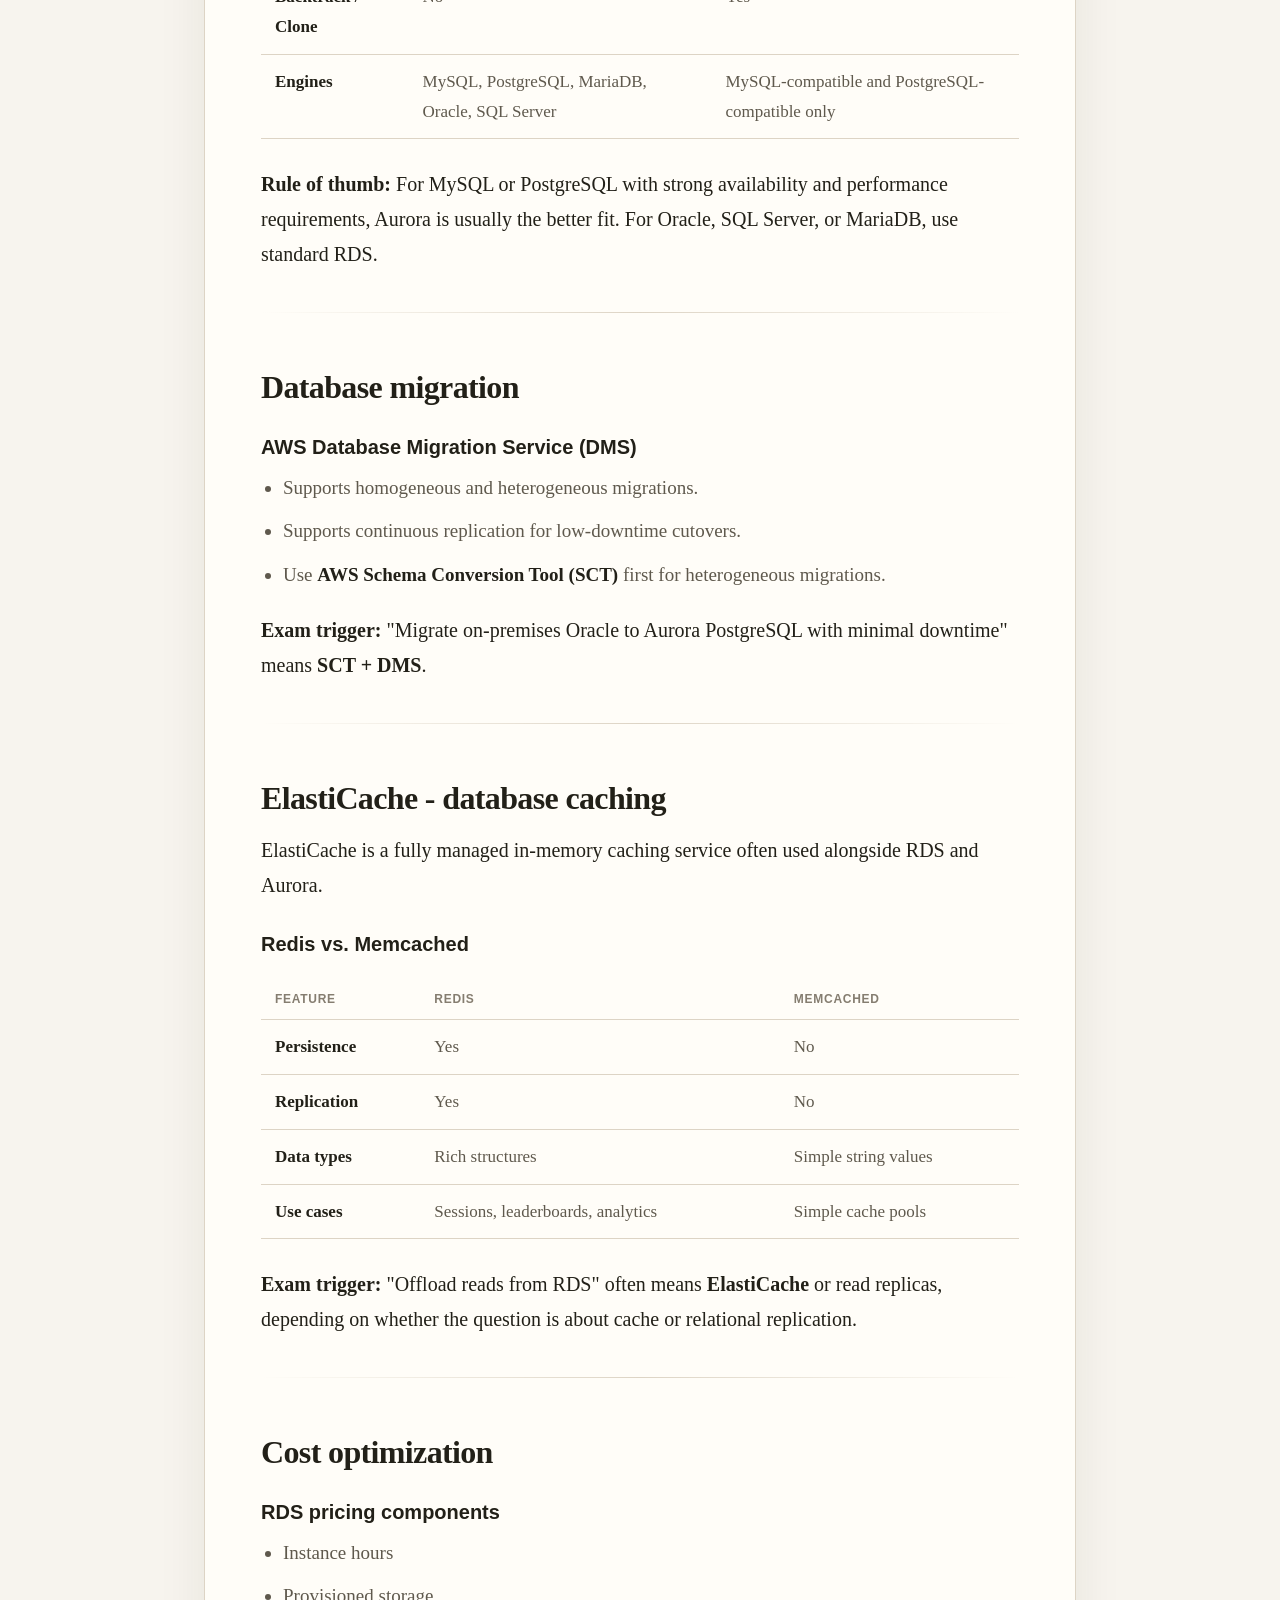
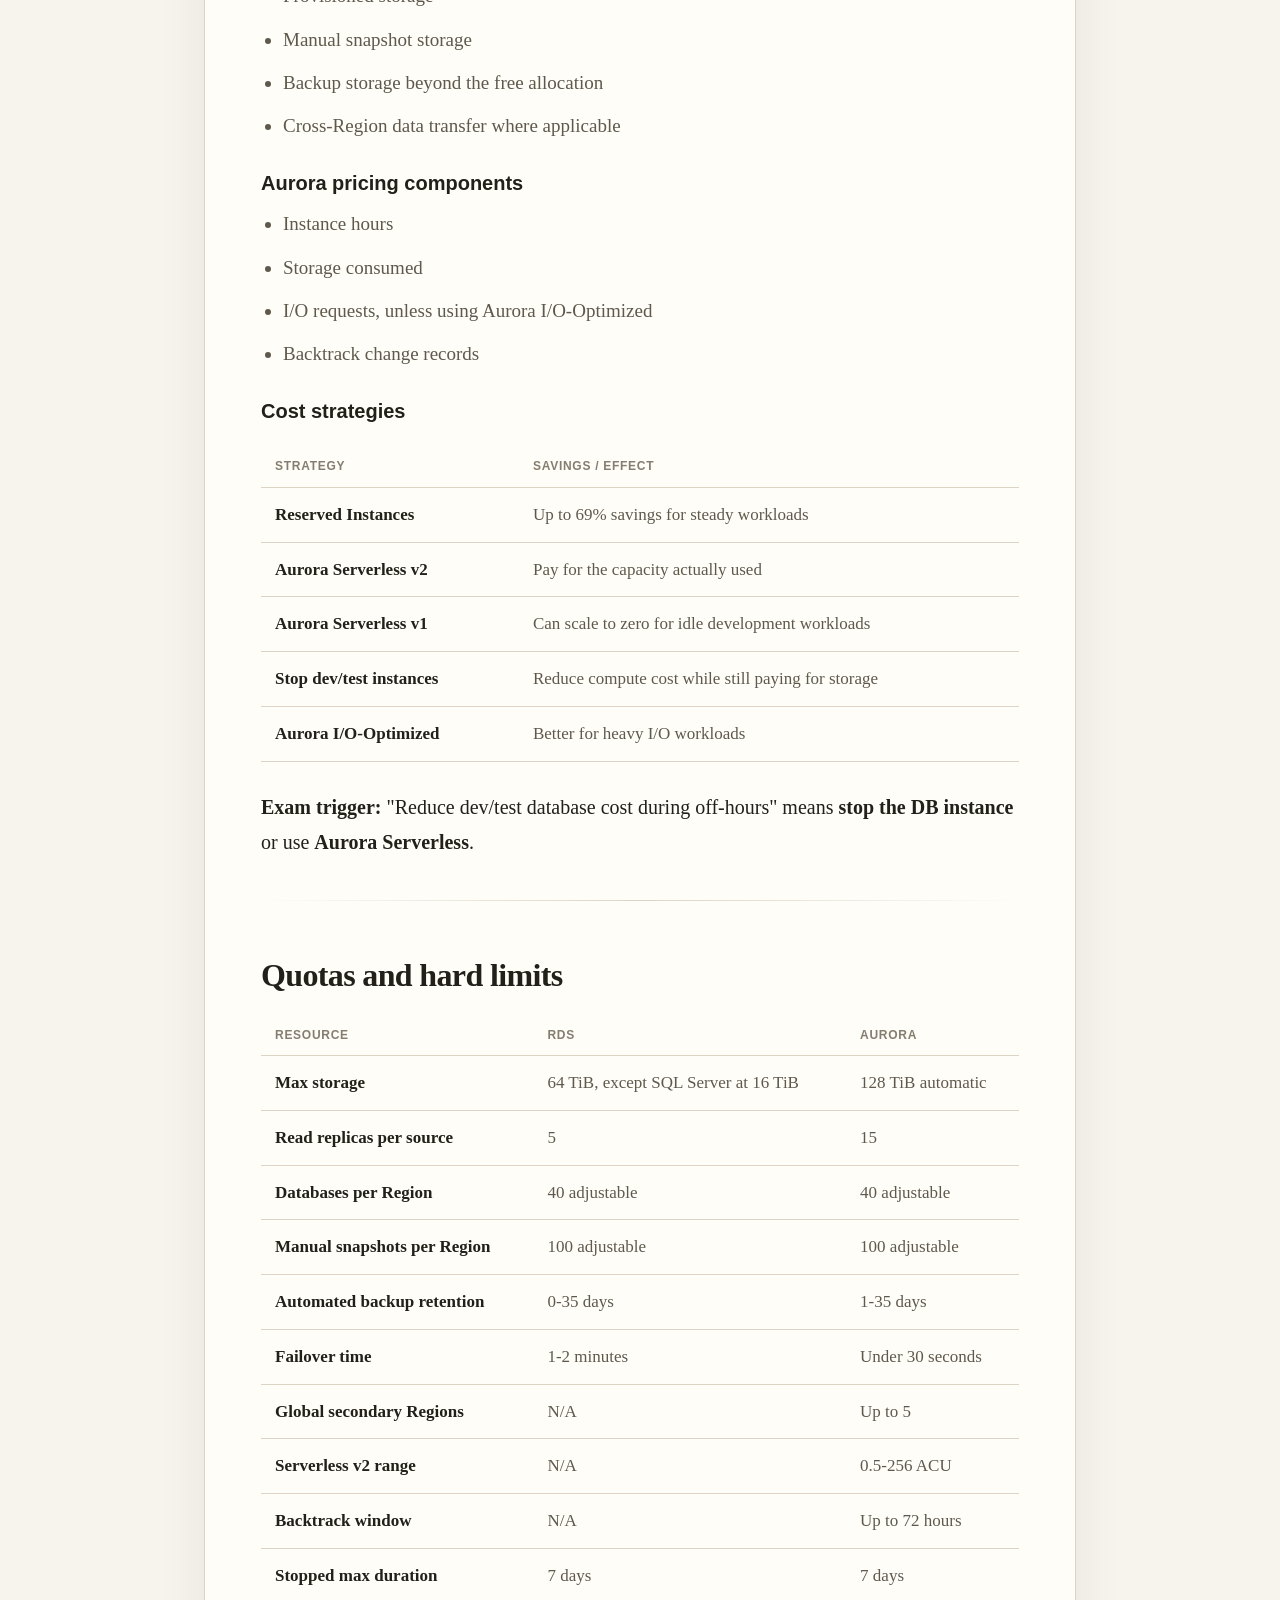
==== commit 437e44df: "Add storage cheat sheet page" ====
--- a/aurora-and-rds.html
+++ b/aurora-and-rds.html
@@ -263,6 +263,7 @@
       <a class="navlink" href="./ec2-cheat-sheet.html">EC2 Cheat Sheet</a>
       <a class="navlink" href="./s3.html">S3</a>
       <a class="navlink" href="./s3-cheat-sheet.html">S3 Cheat Sheet</a>
+      <a class="navlink" href="./storage-cheat-sheet.html">Storage Cheat Sheet</a>
       <a class="navlink" href="./ec2-and-ebs.html">EC2 and EBS and ELB</a>
       <a class="navlink" href="./efs.html">EFS</a>
       <a class="navlink" href="./dynamodb.html">DynamoDB</a>
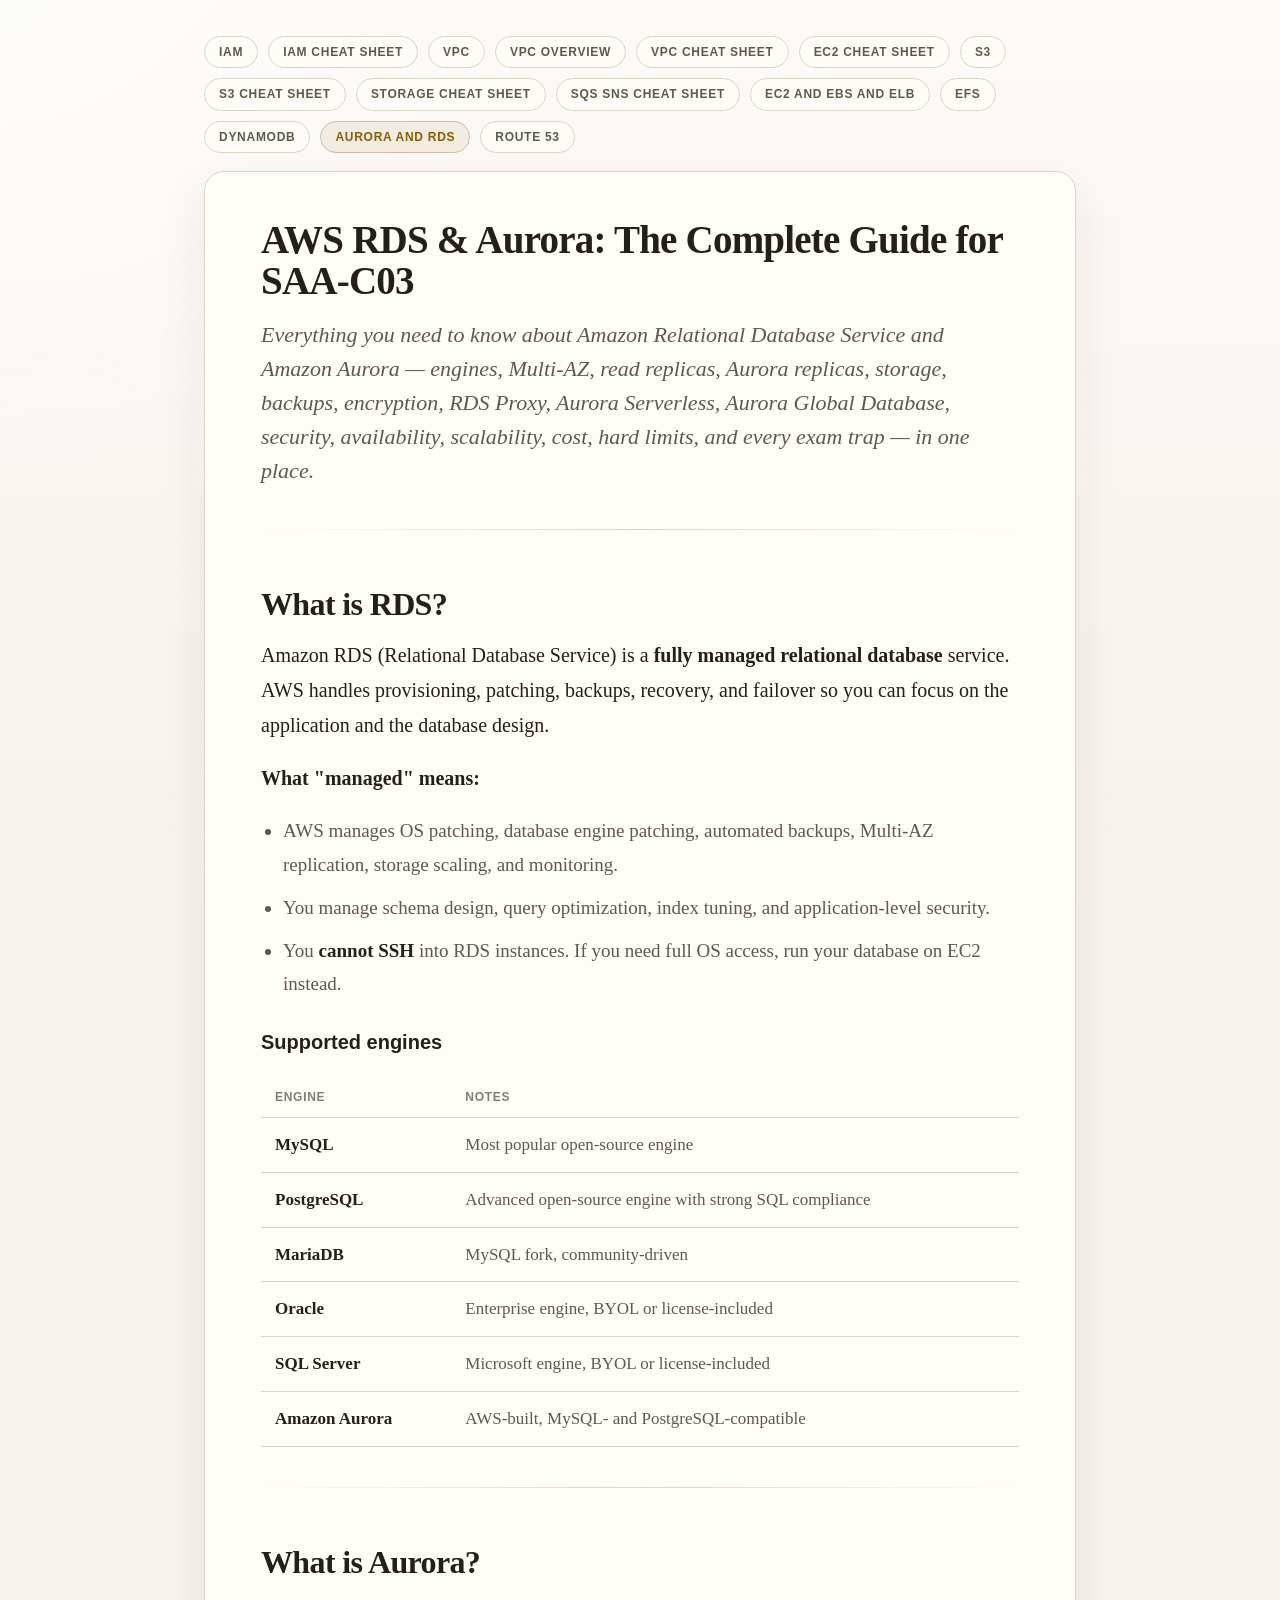
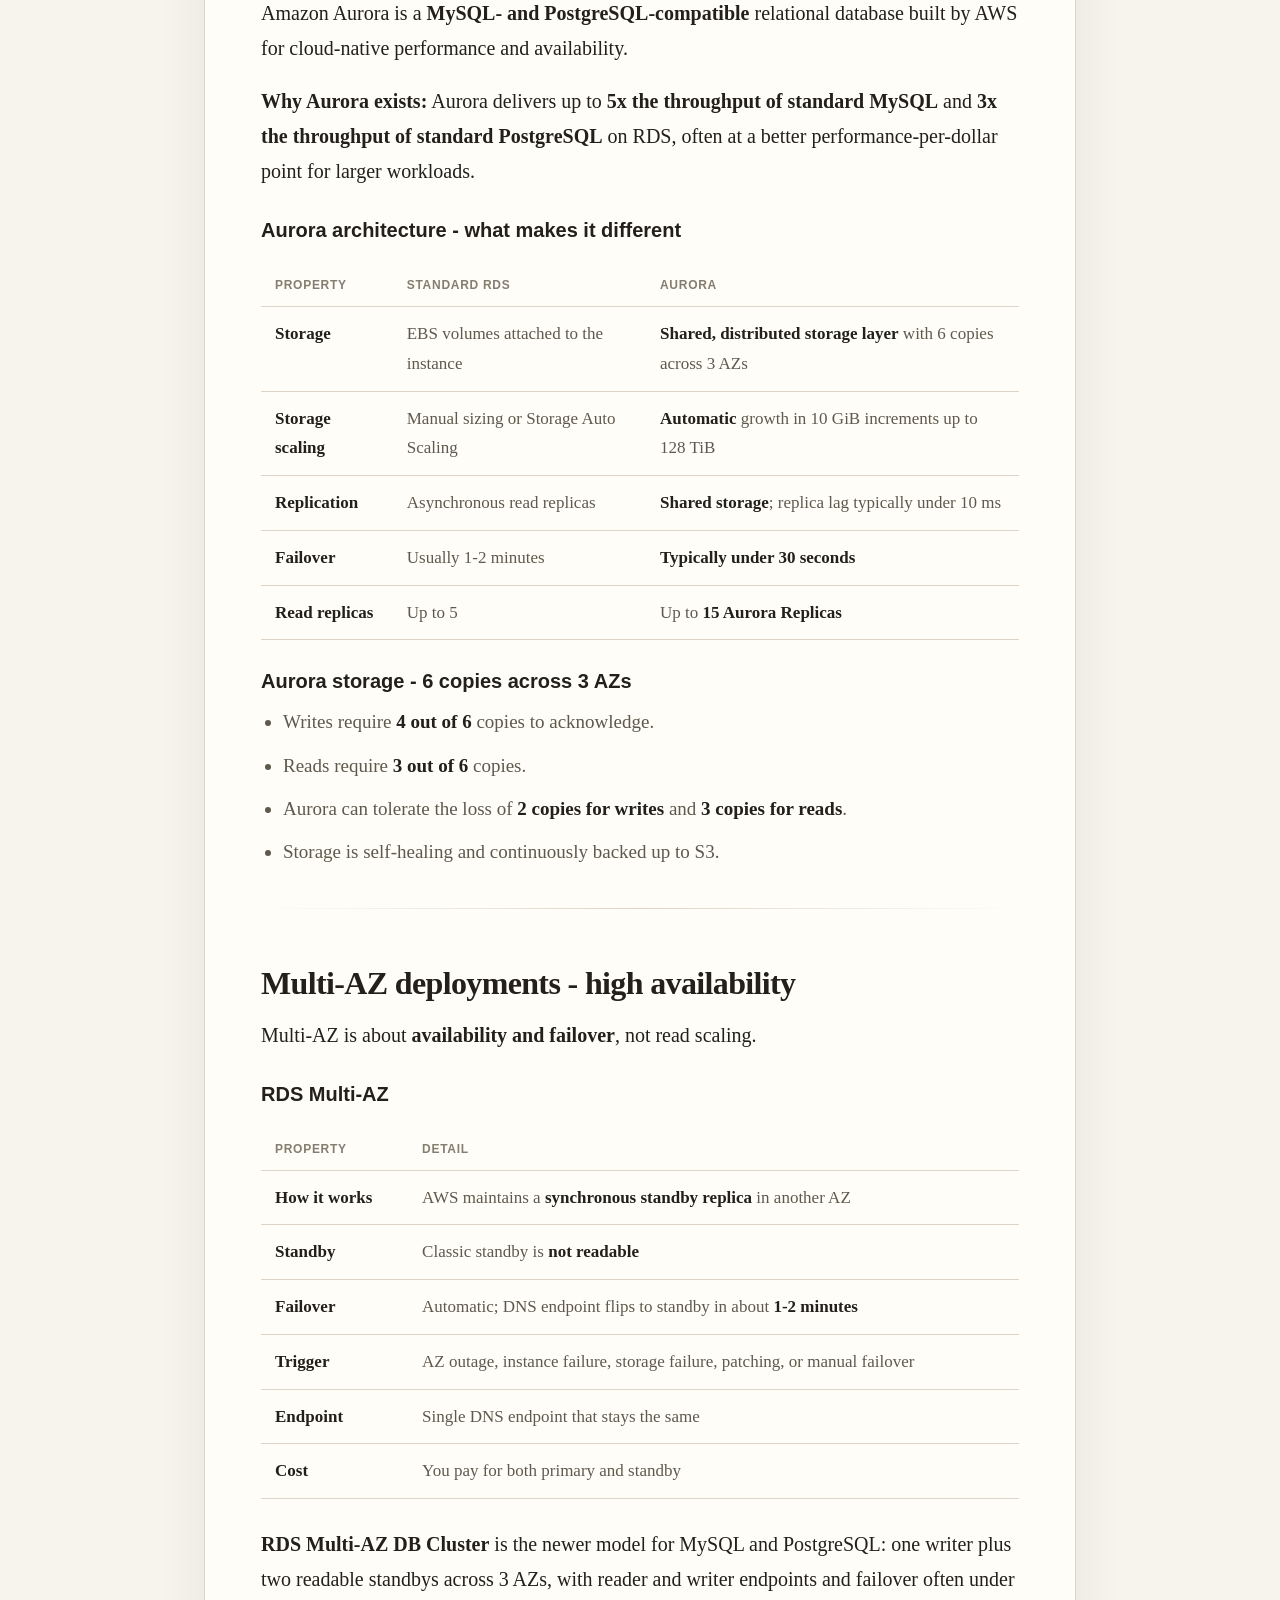
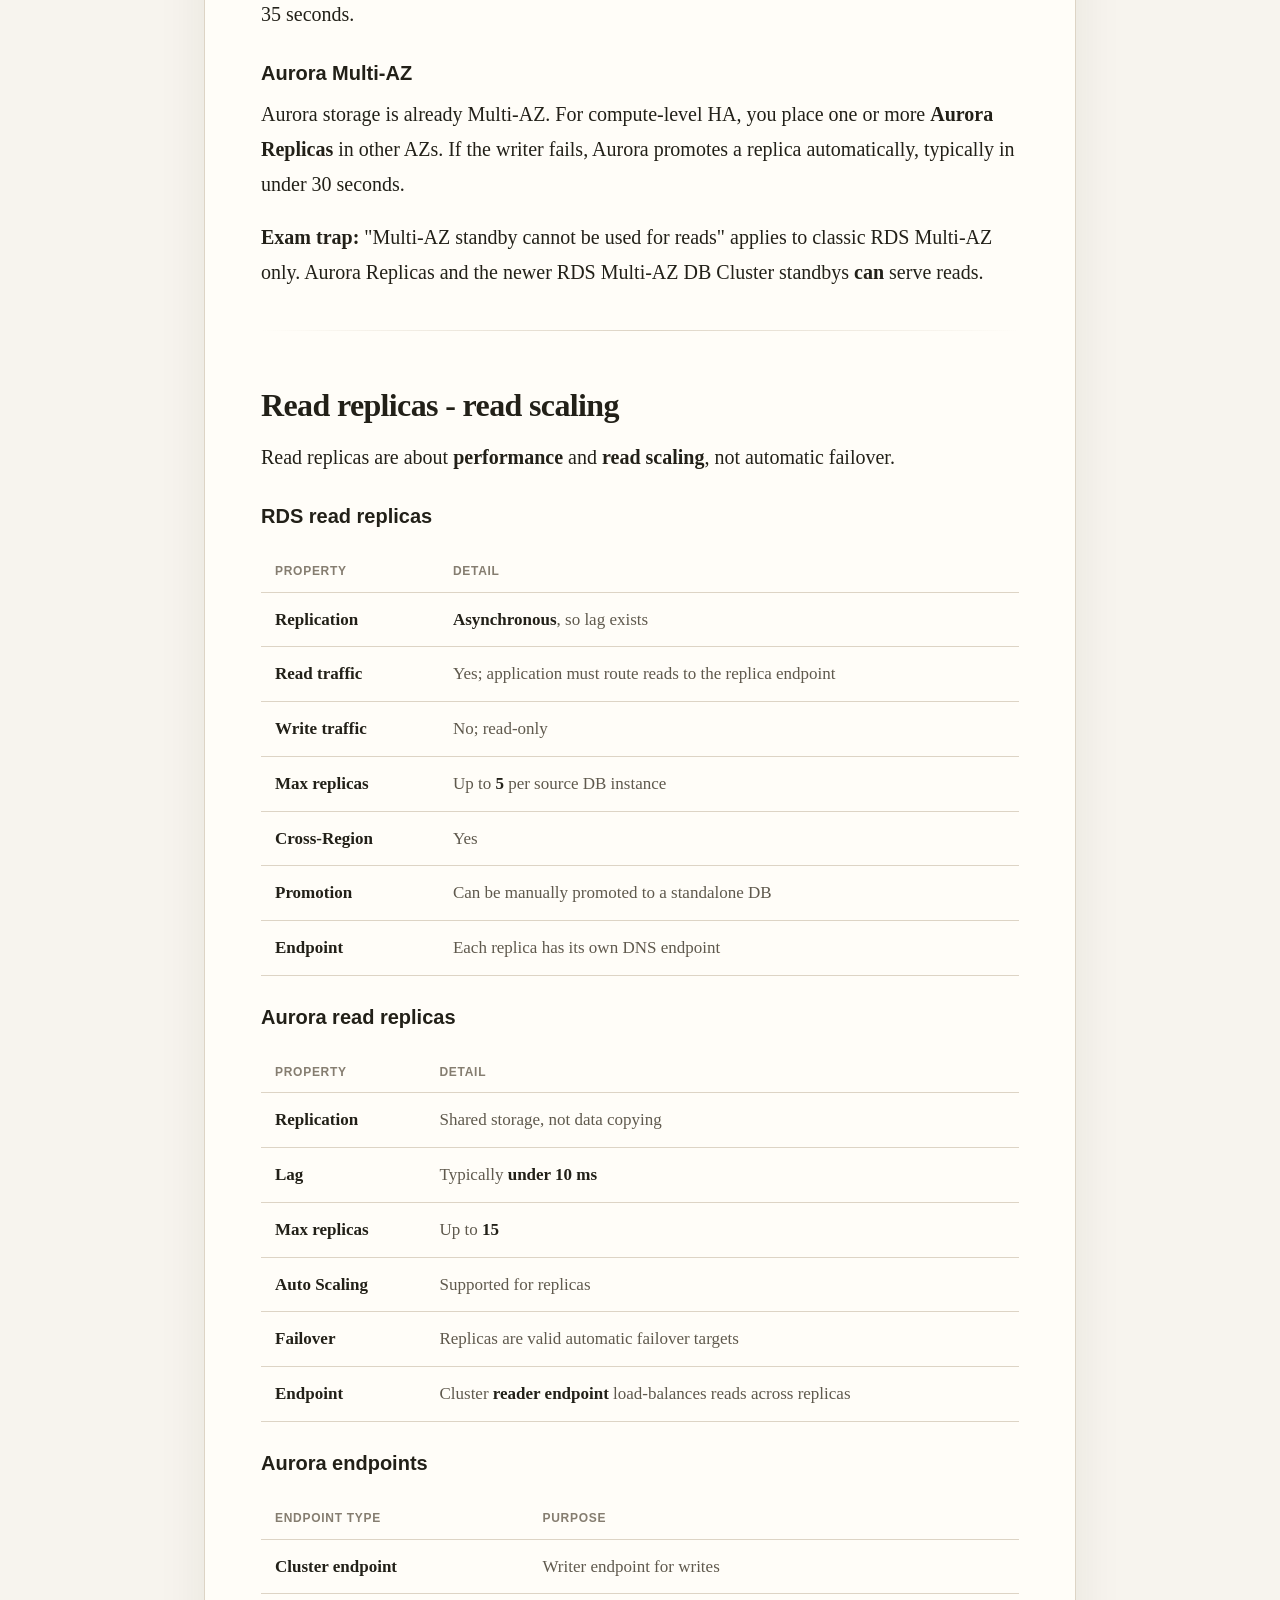
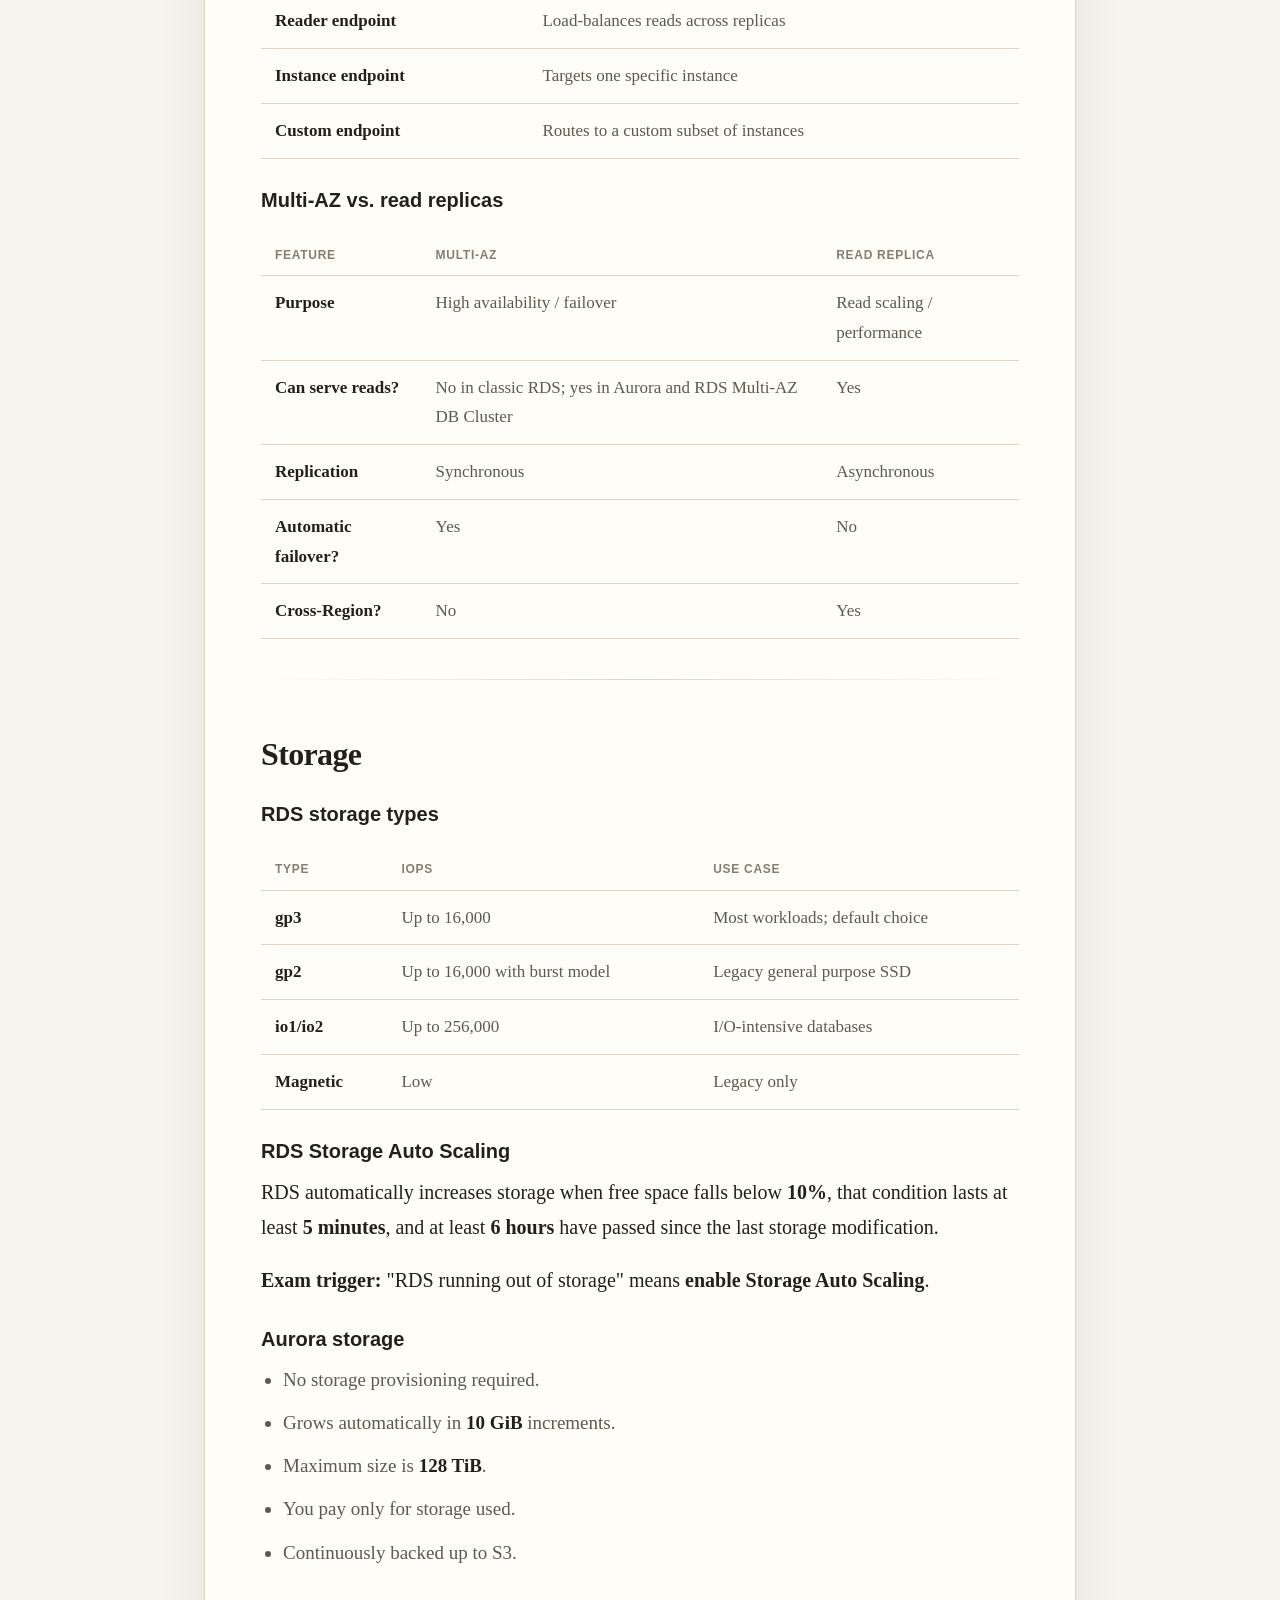
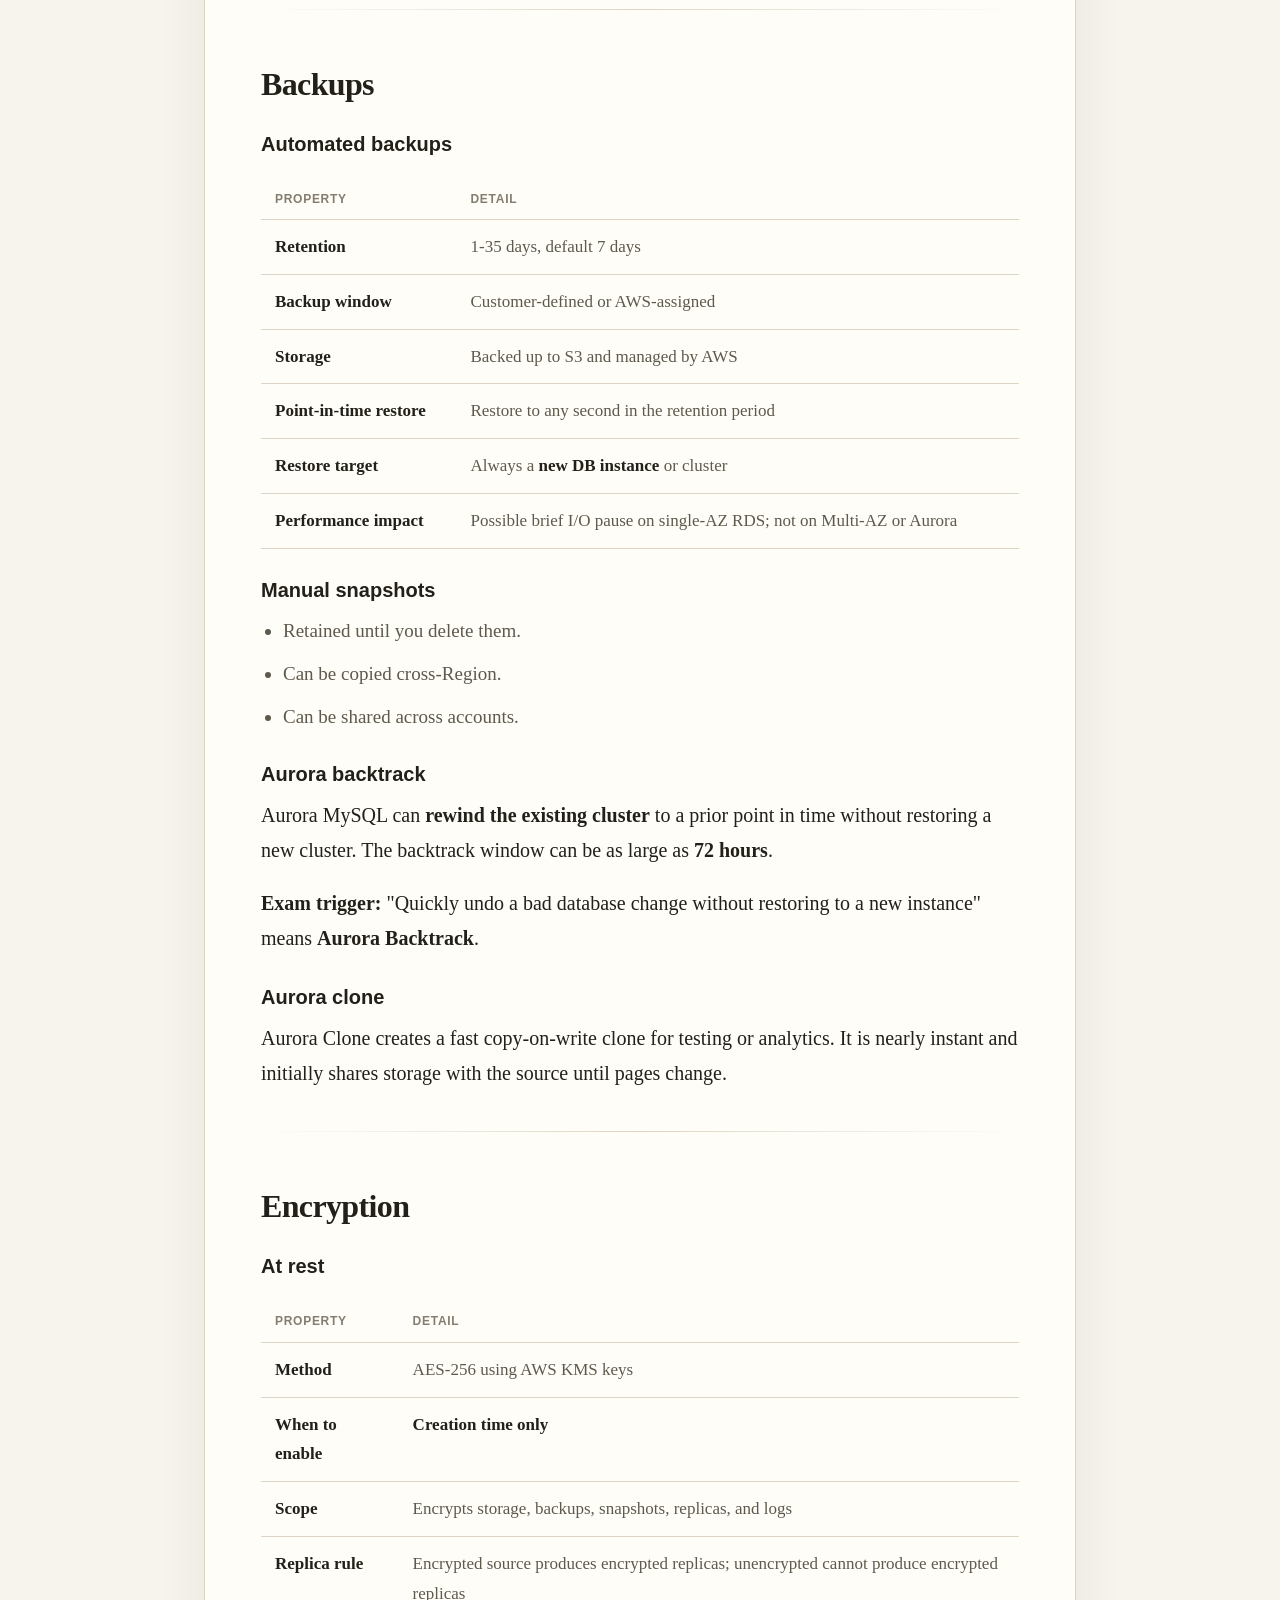
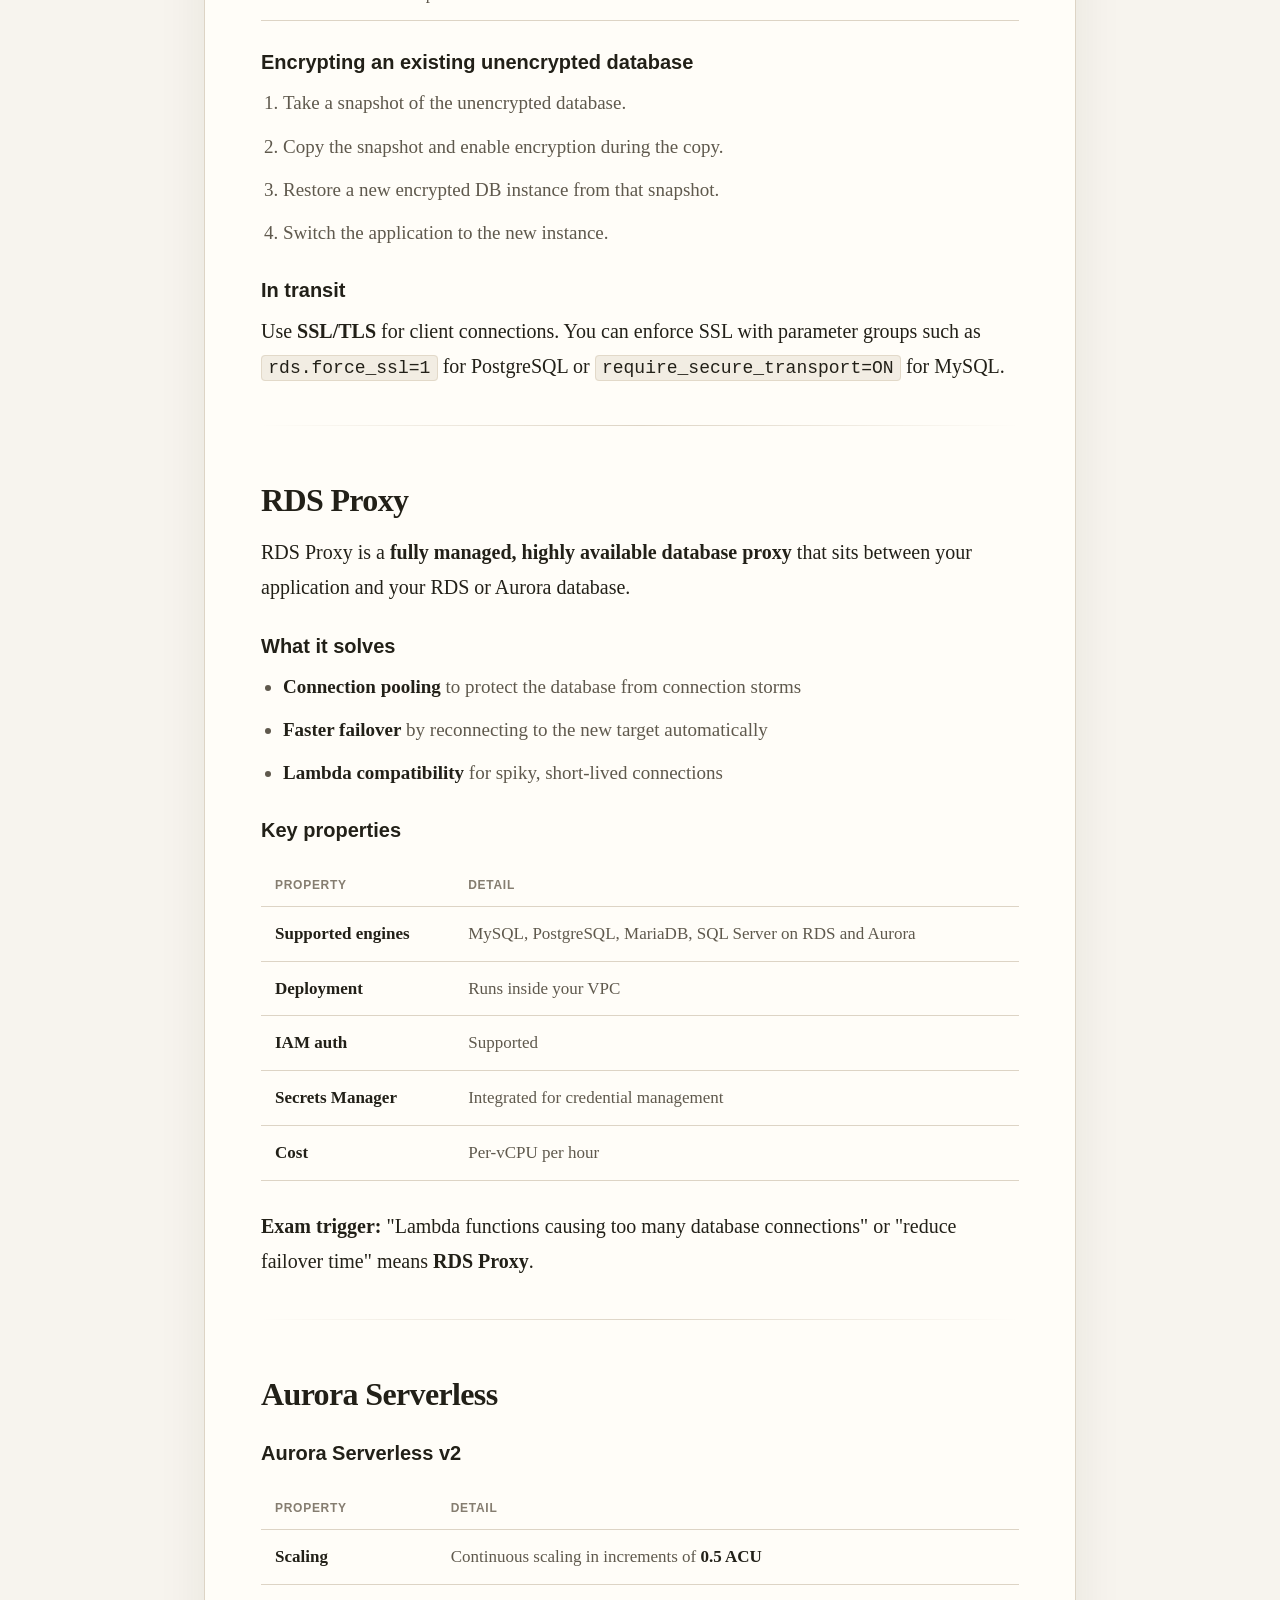
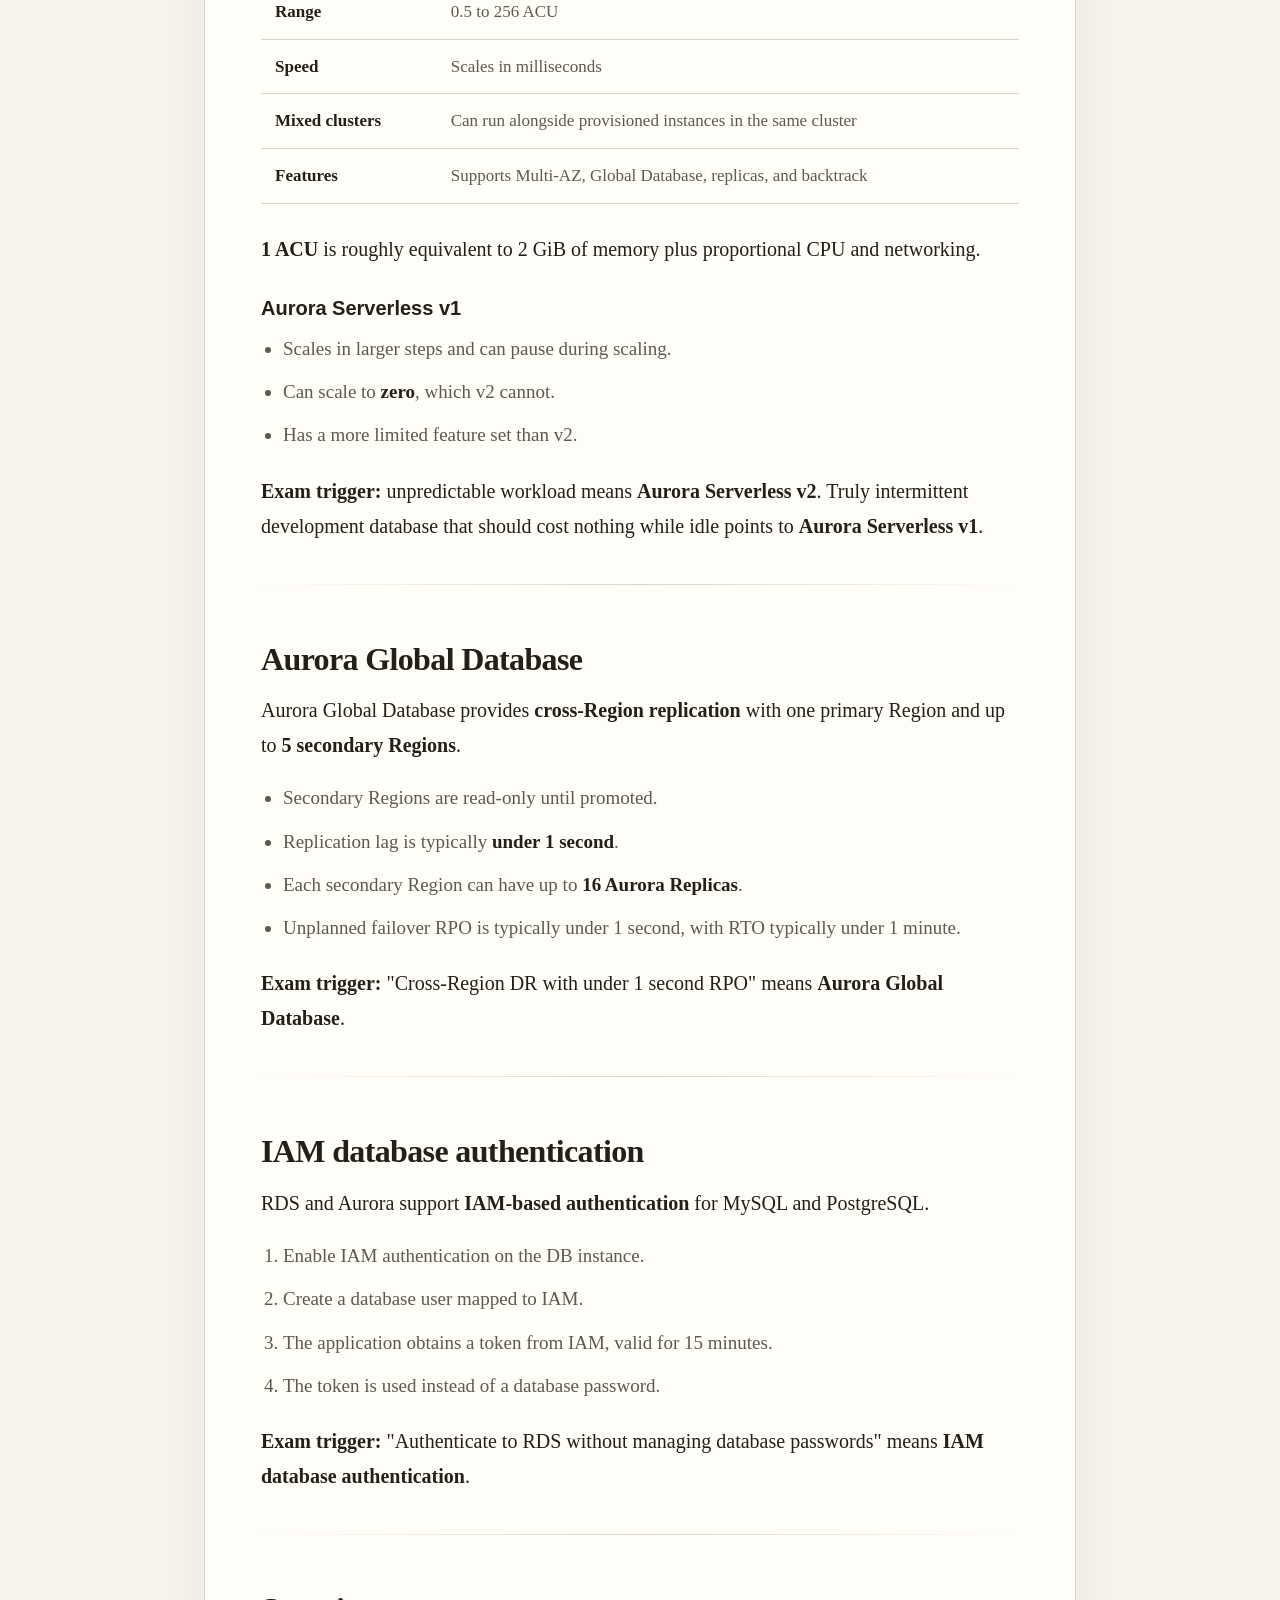
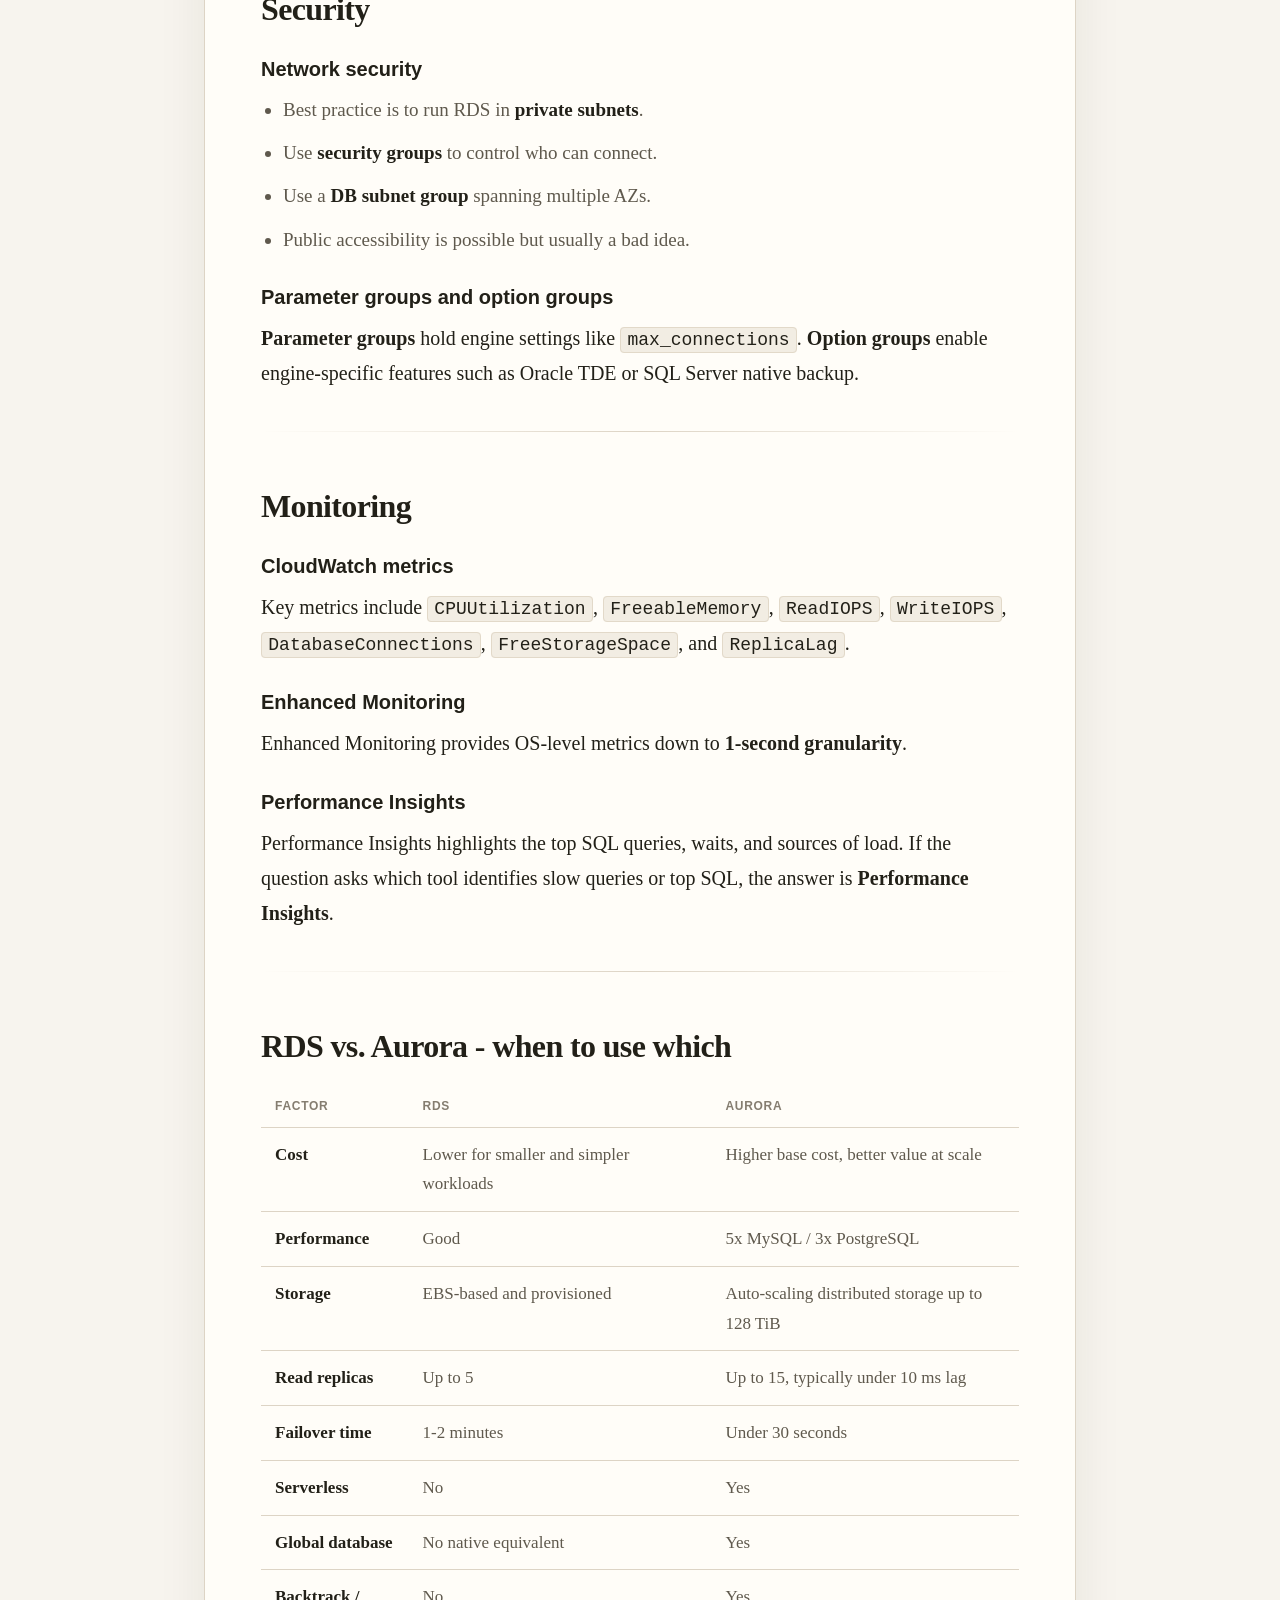
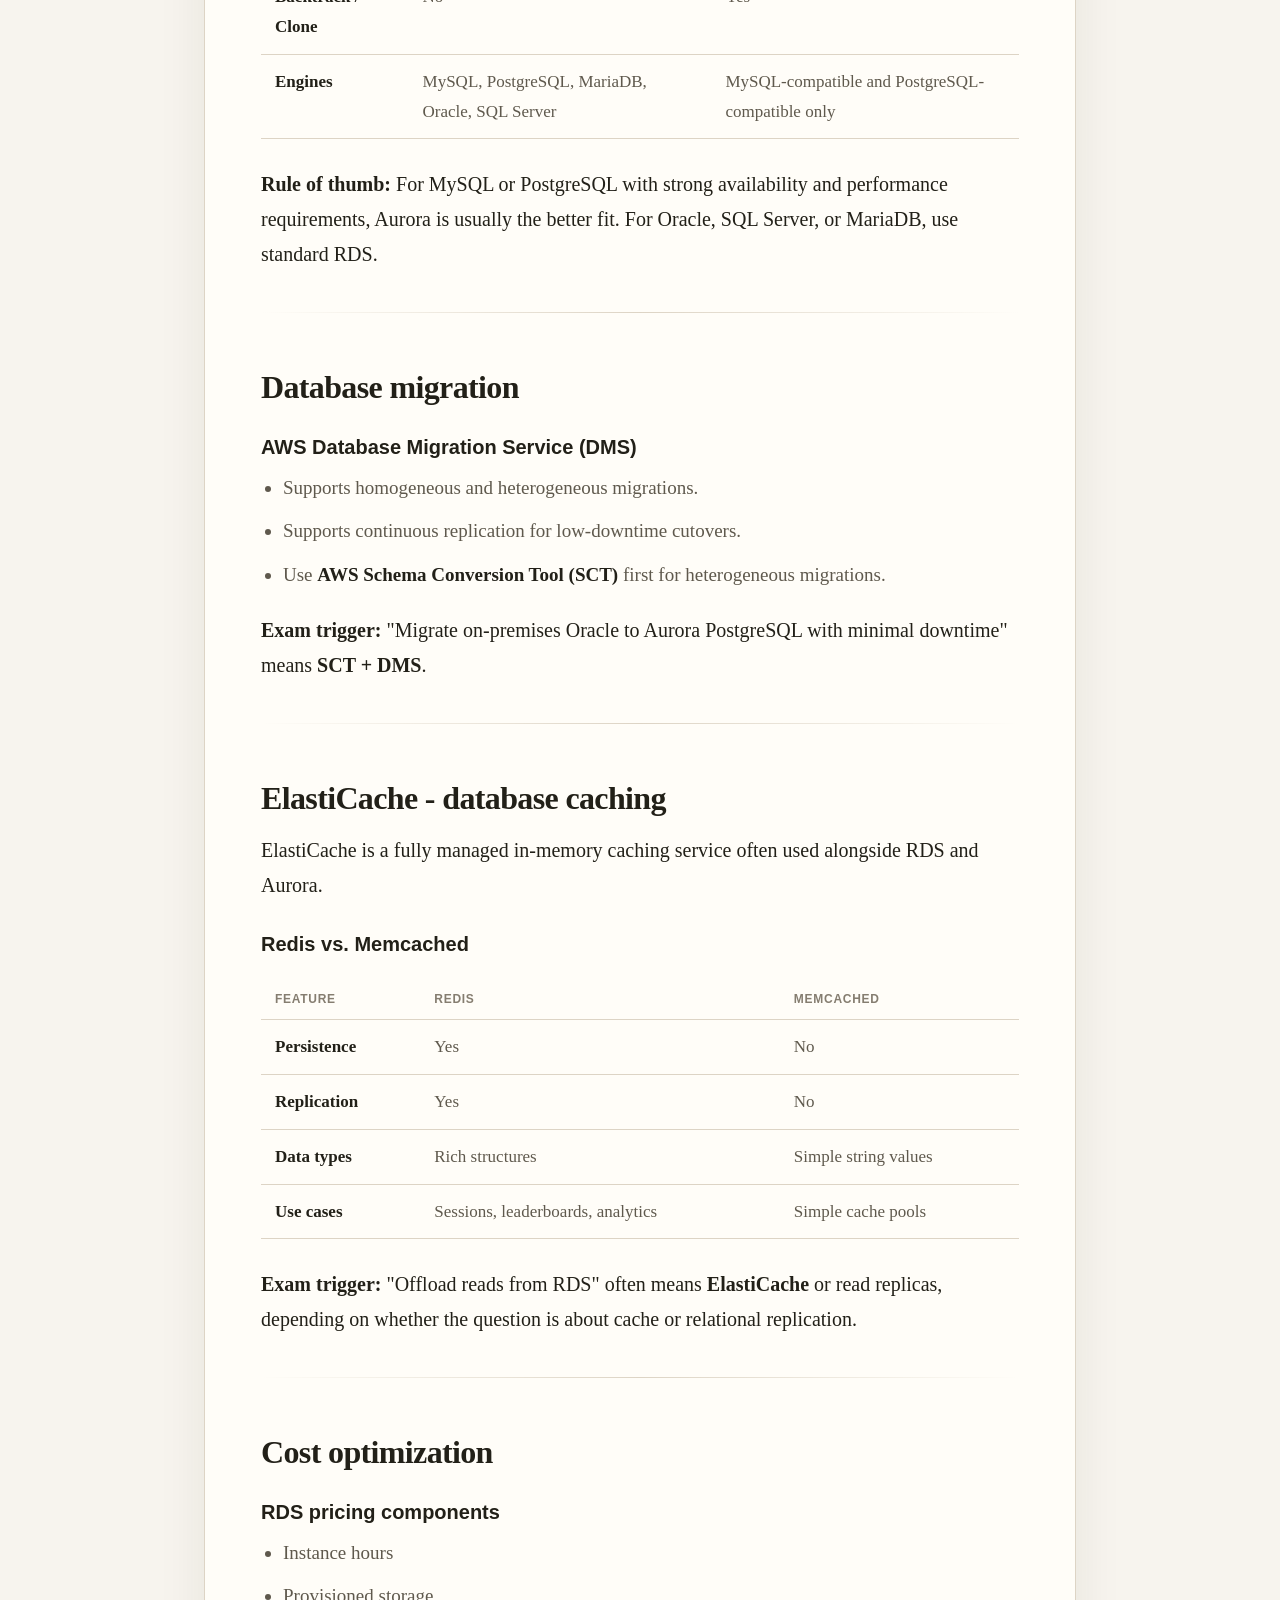
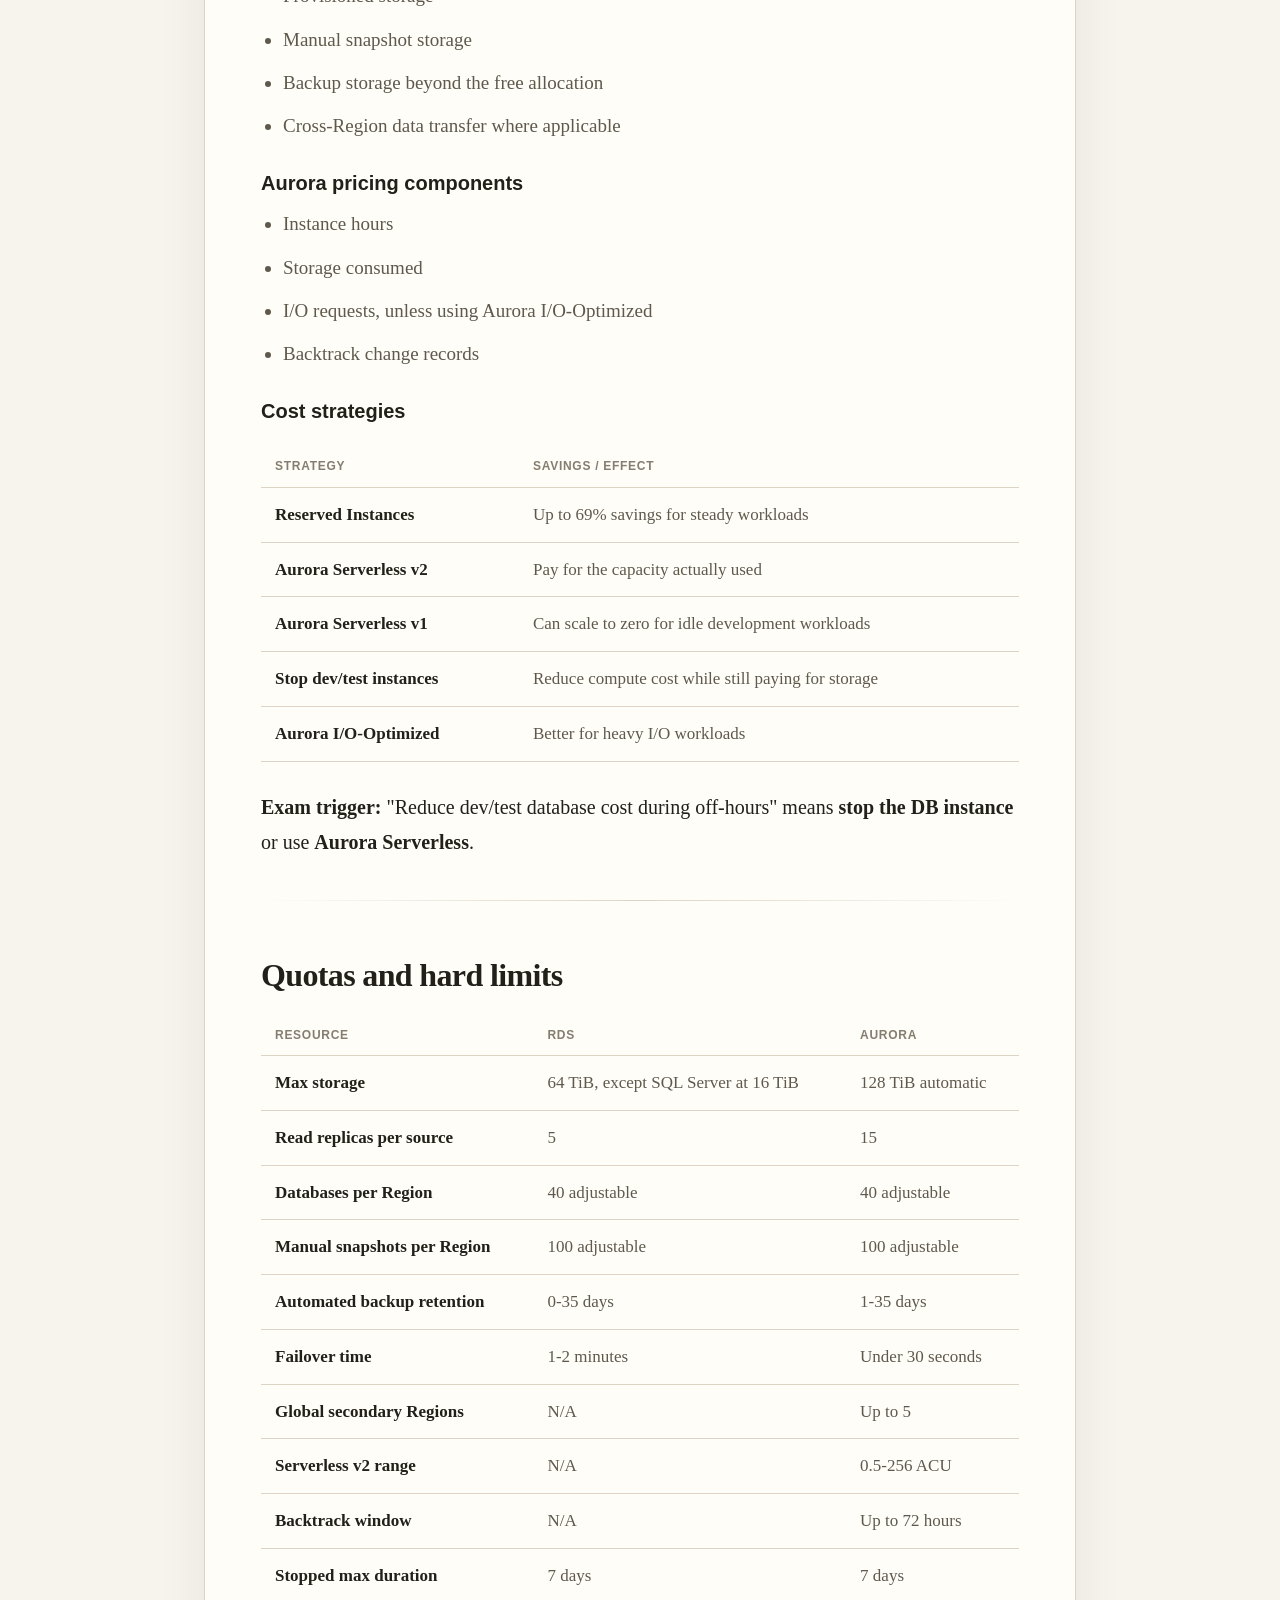
==== commit 4a201f9e: "Add SQS and SNS cheat sheet page" ====
--- a/aurora-and-rds.html
+++ b/aurora-and-rds.html
@@ -264,6 +264,7 @@
       <a class="navlink" href="./s3.html">S3</a>
       <a class="navlink" href="./s3-cheat-sheet.html">S3 Cheat Sheet</a>
       <a class="navlink" href="./storage-cheat-sheet.html">Storage Cheat Sheet</a>
+      <a class="navlink" href="./sqs-sns-cheat-sheet.html">SQS SNS Cheat Sheet</a>
       <a class="navlink" href="./ec2-and-ebs.html">EC2 and EBS and ELB</a>
       <a class="navlink" href="./efs.html">EFS</a>
       <a class="navlink" href="./dynamodb.html">DynamoDB</a>
